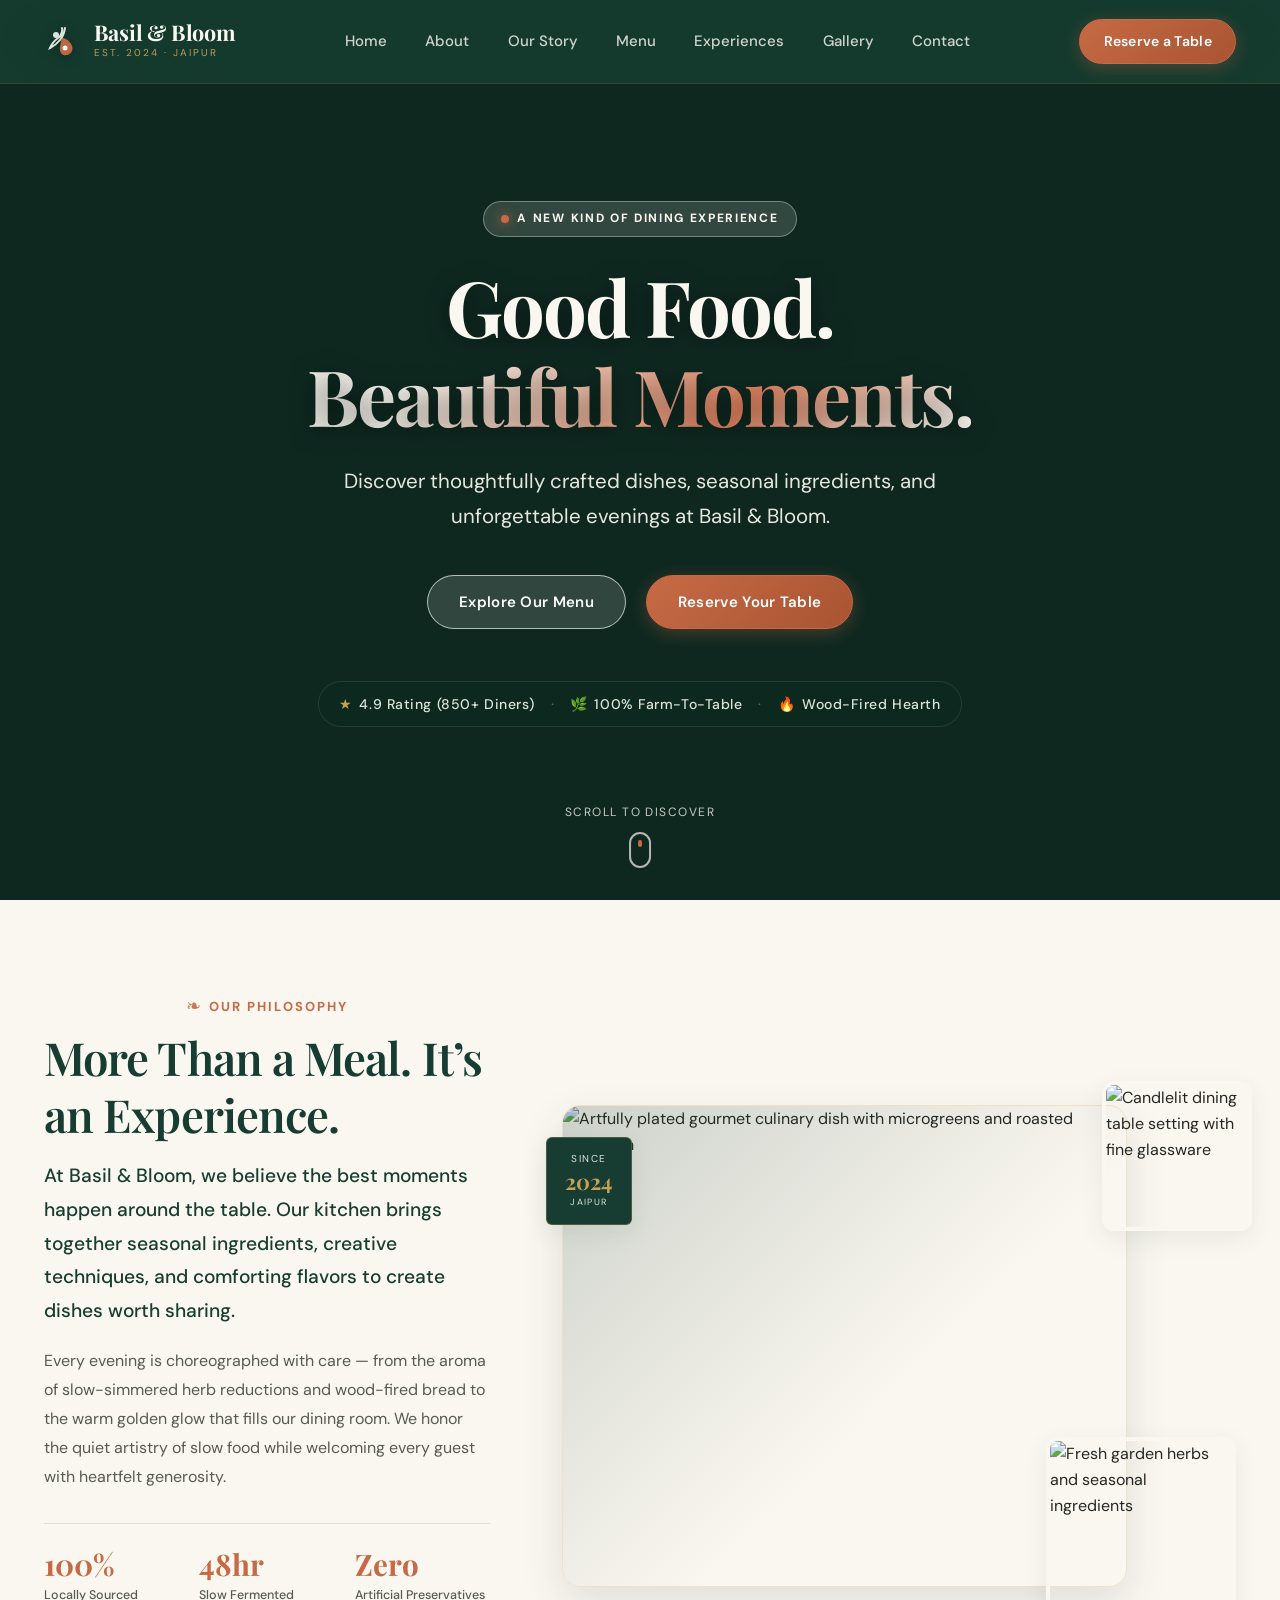
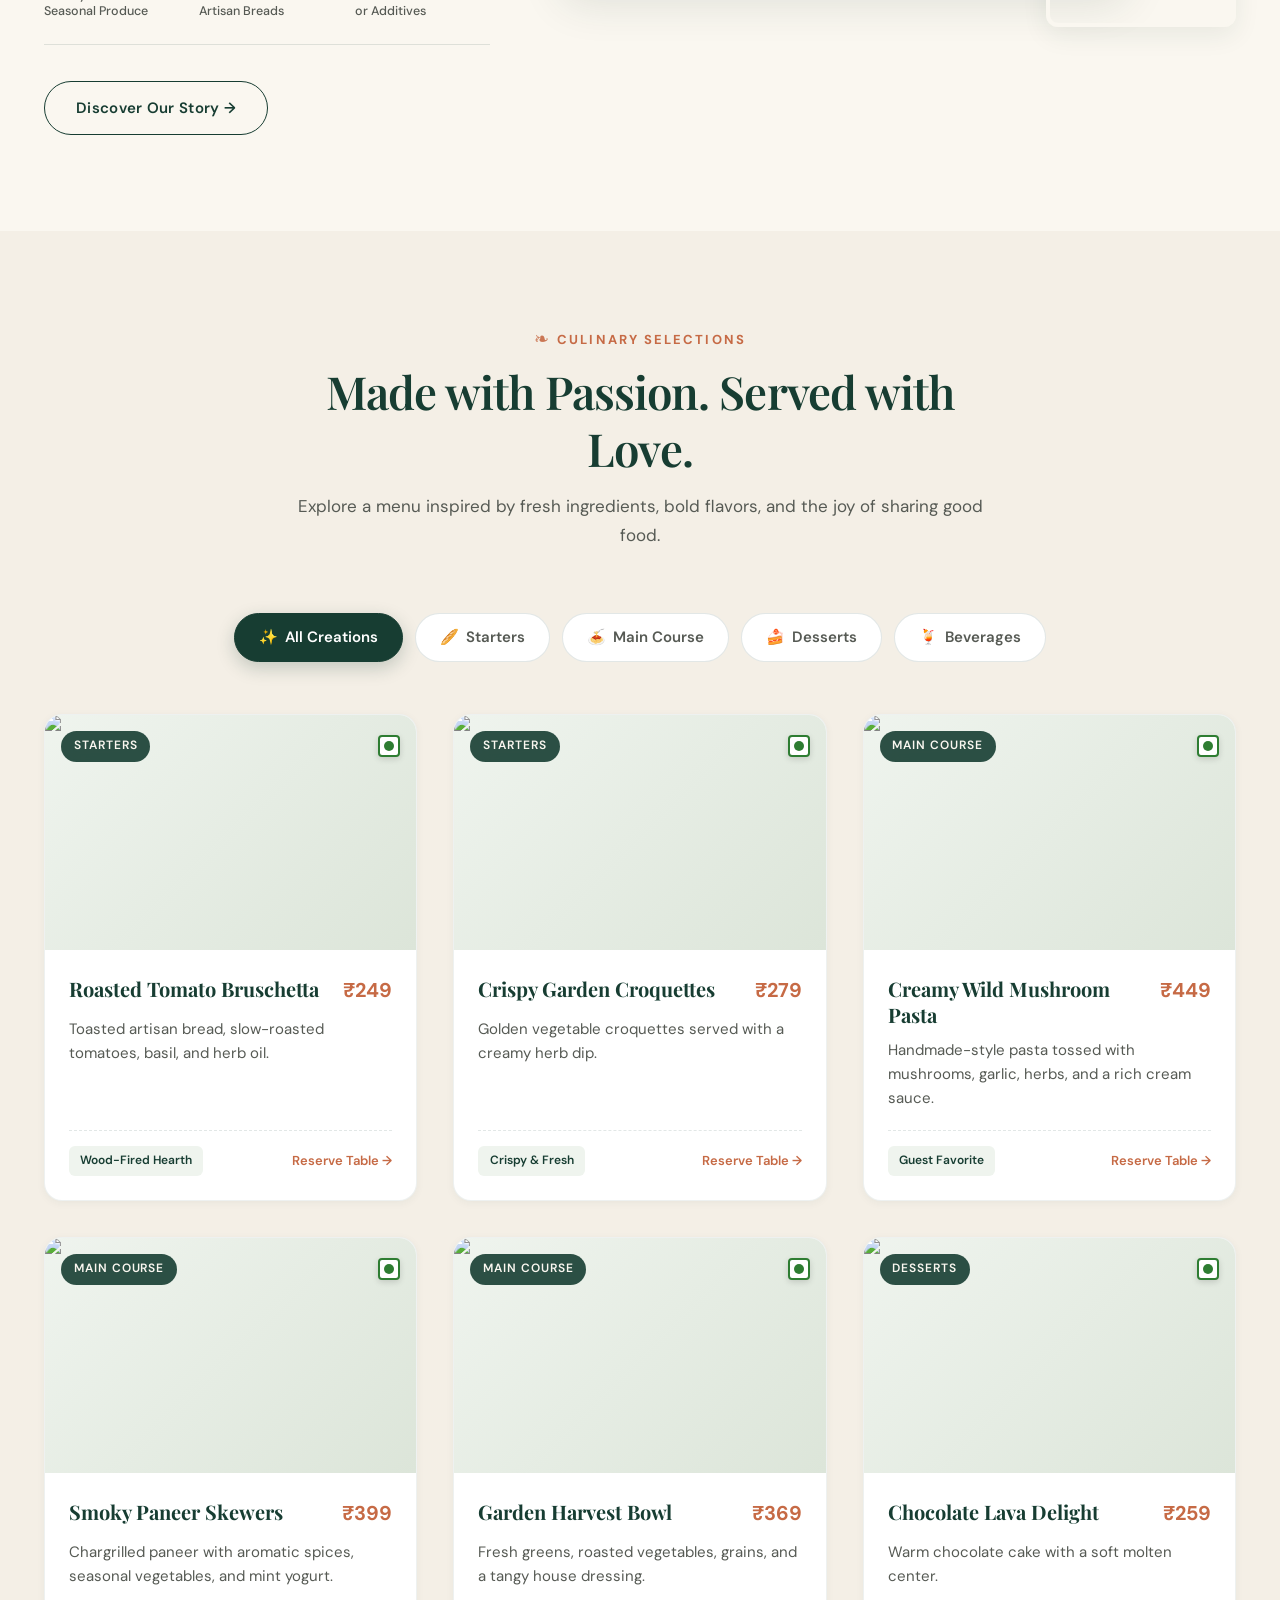
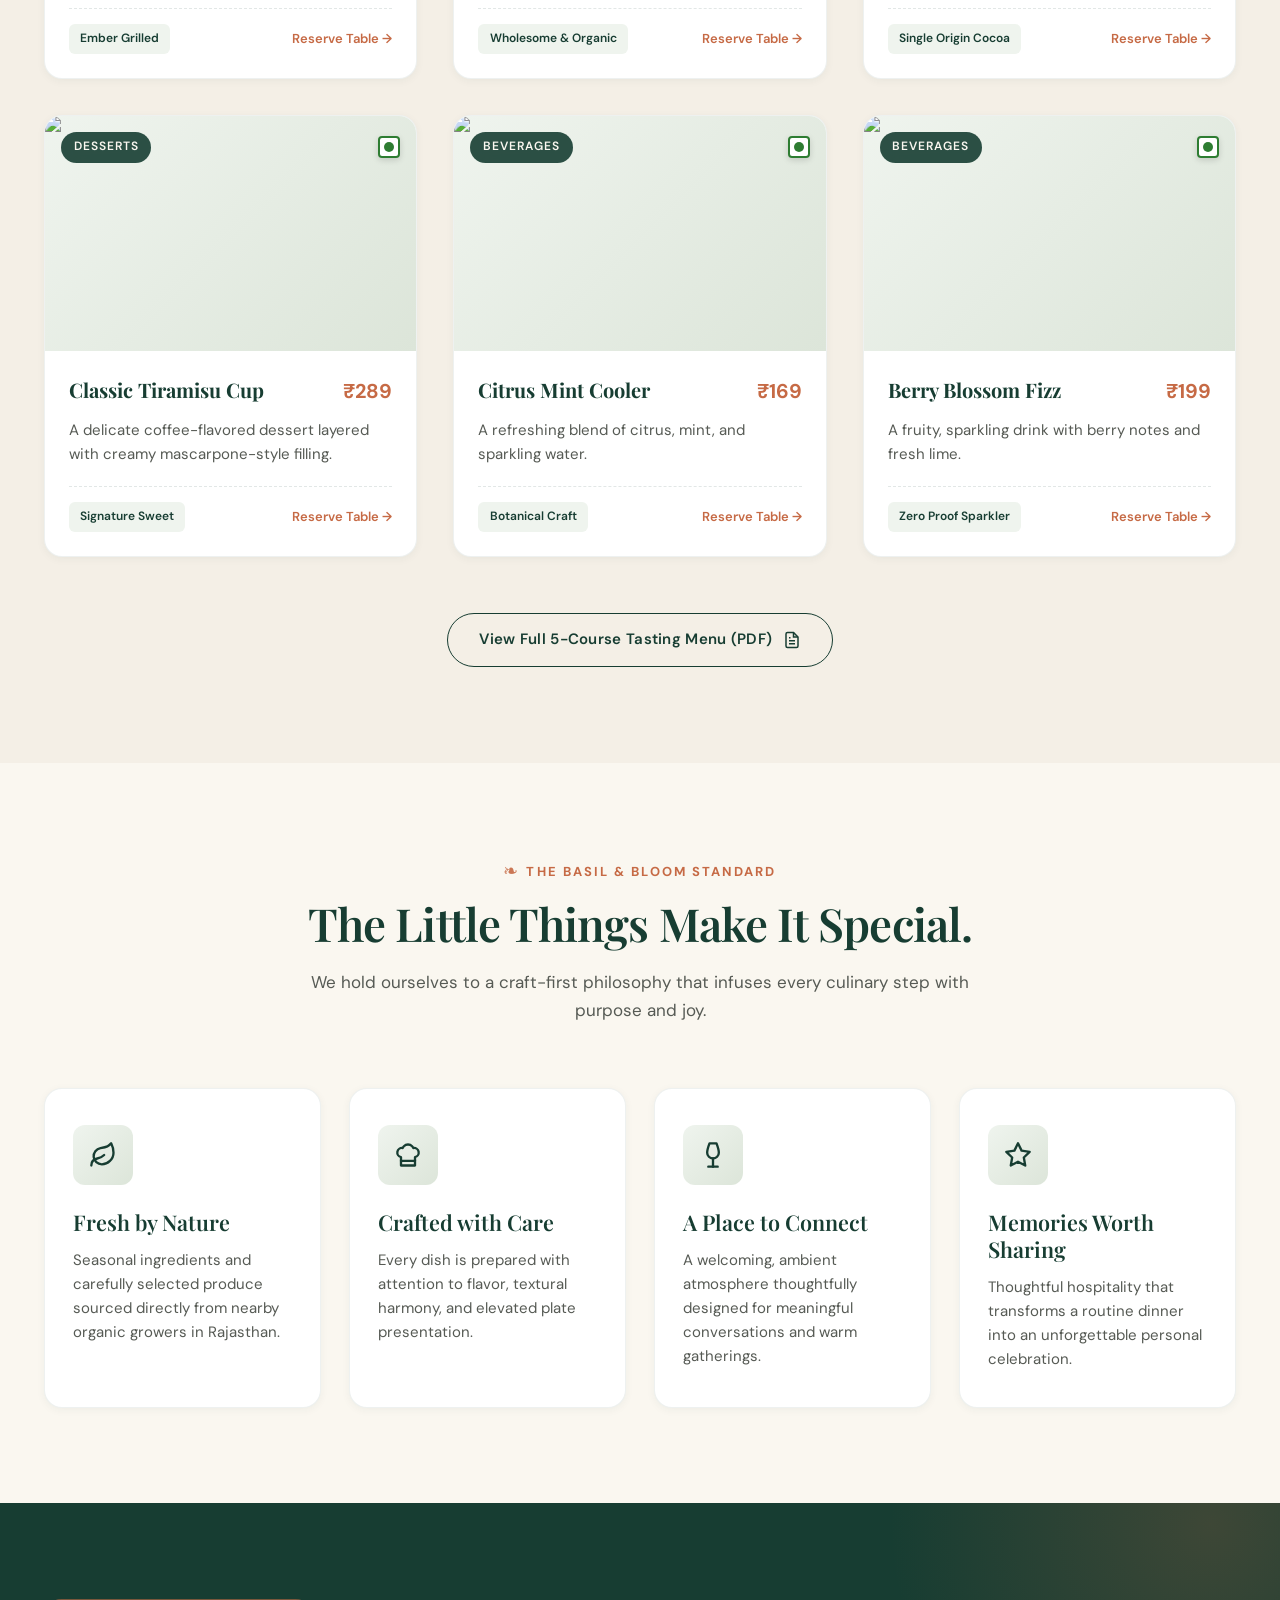
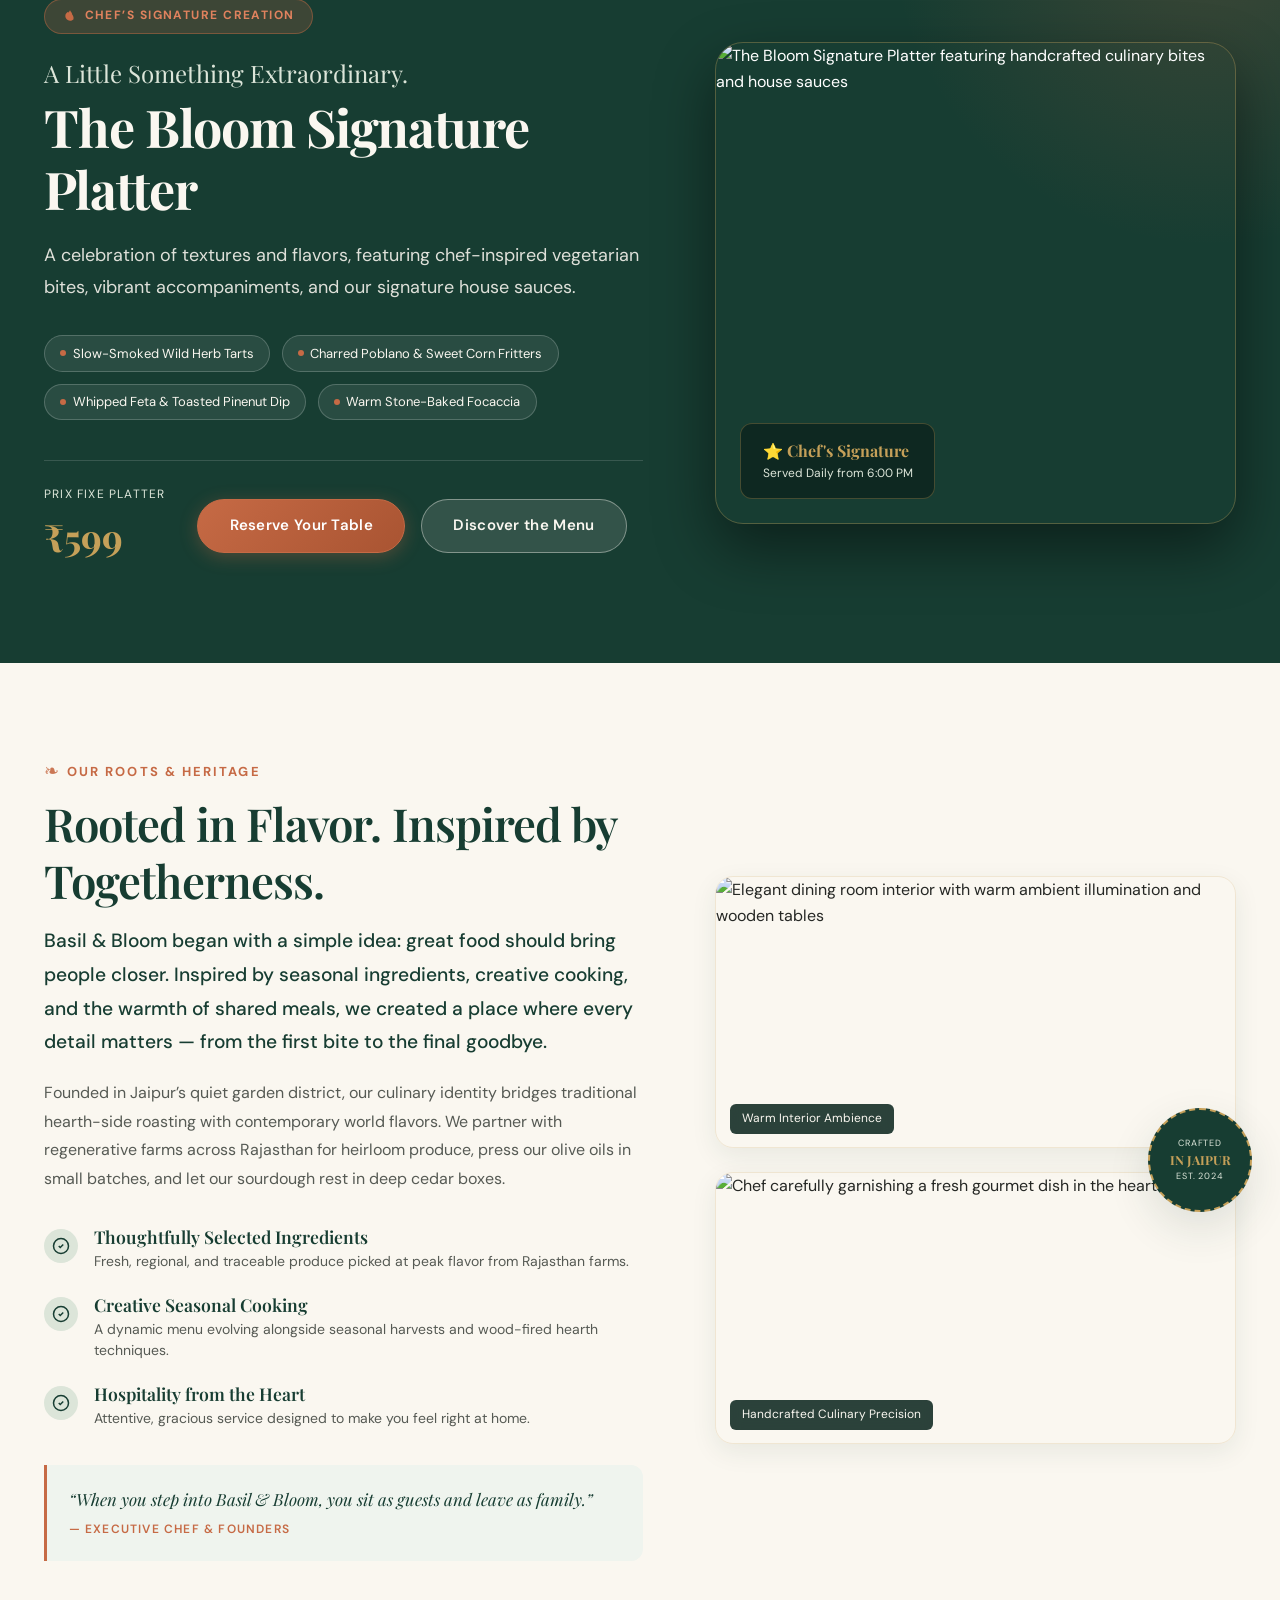
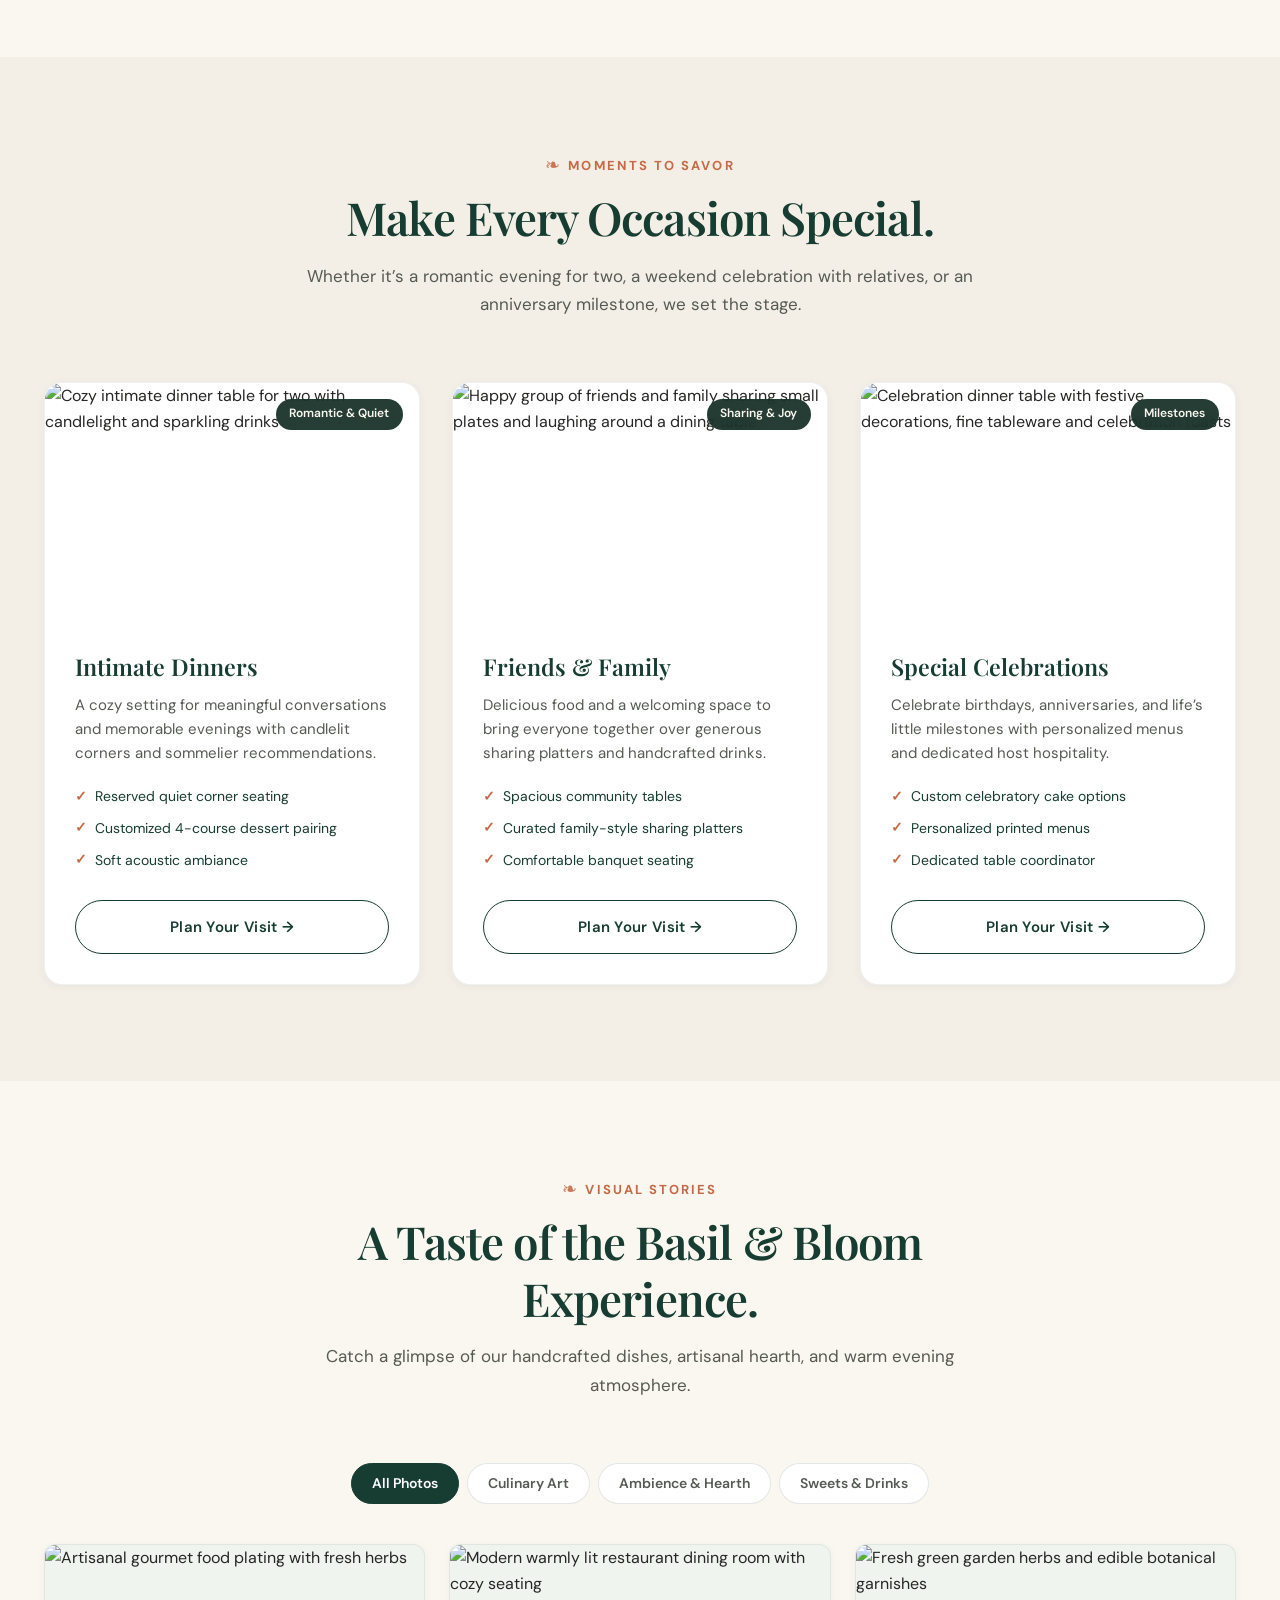
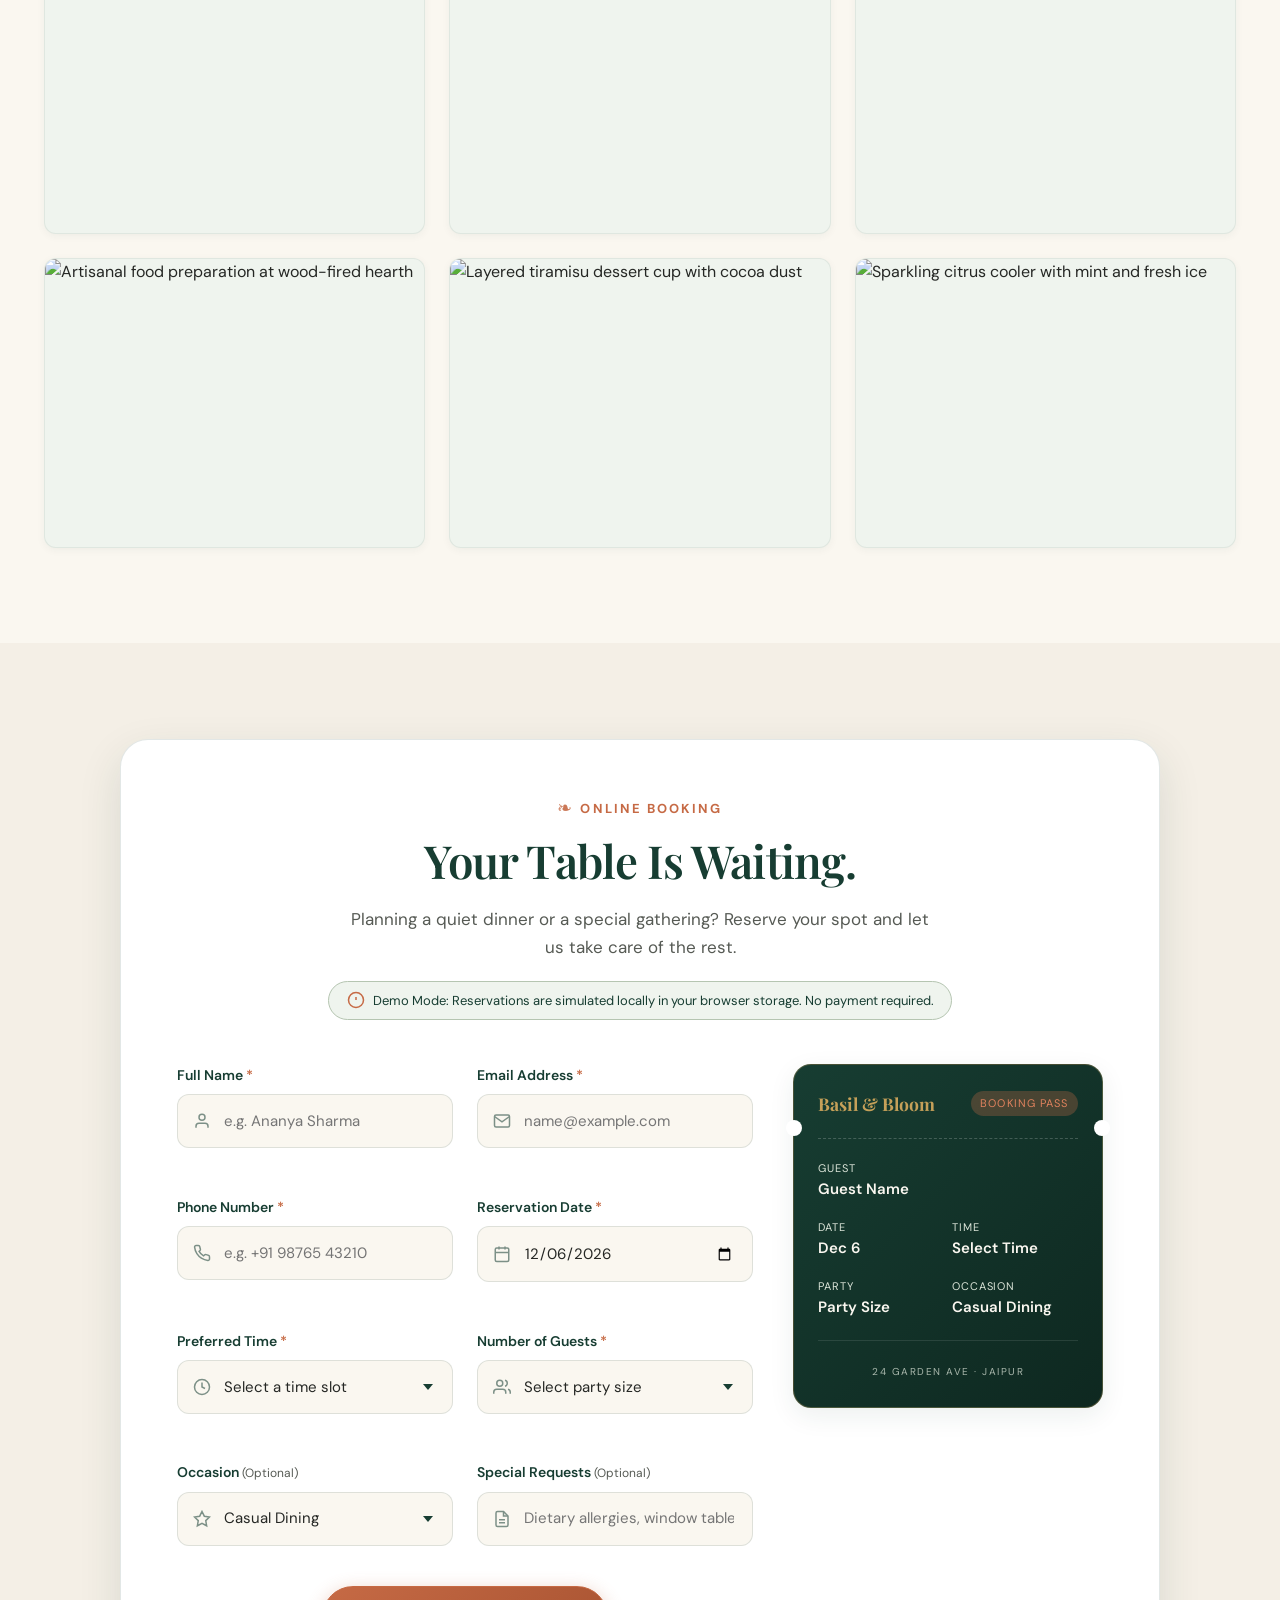
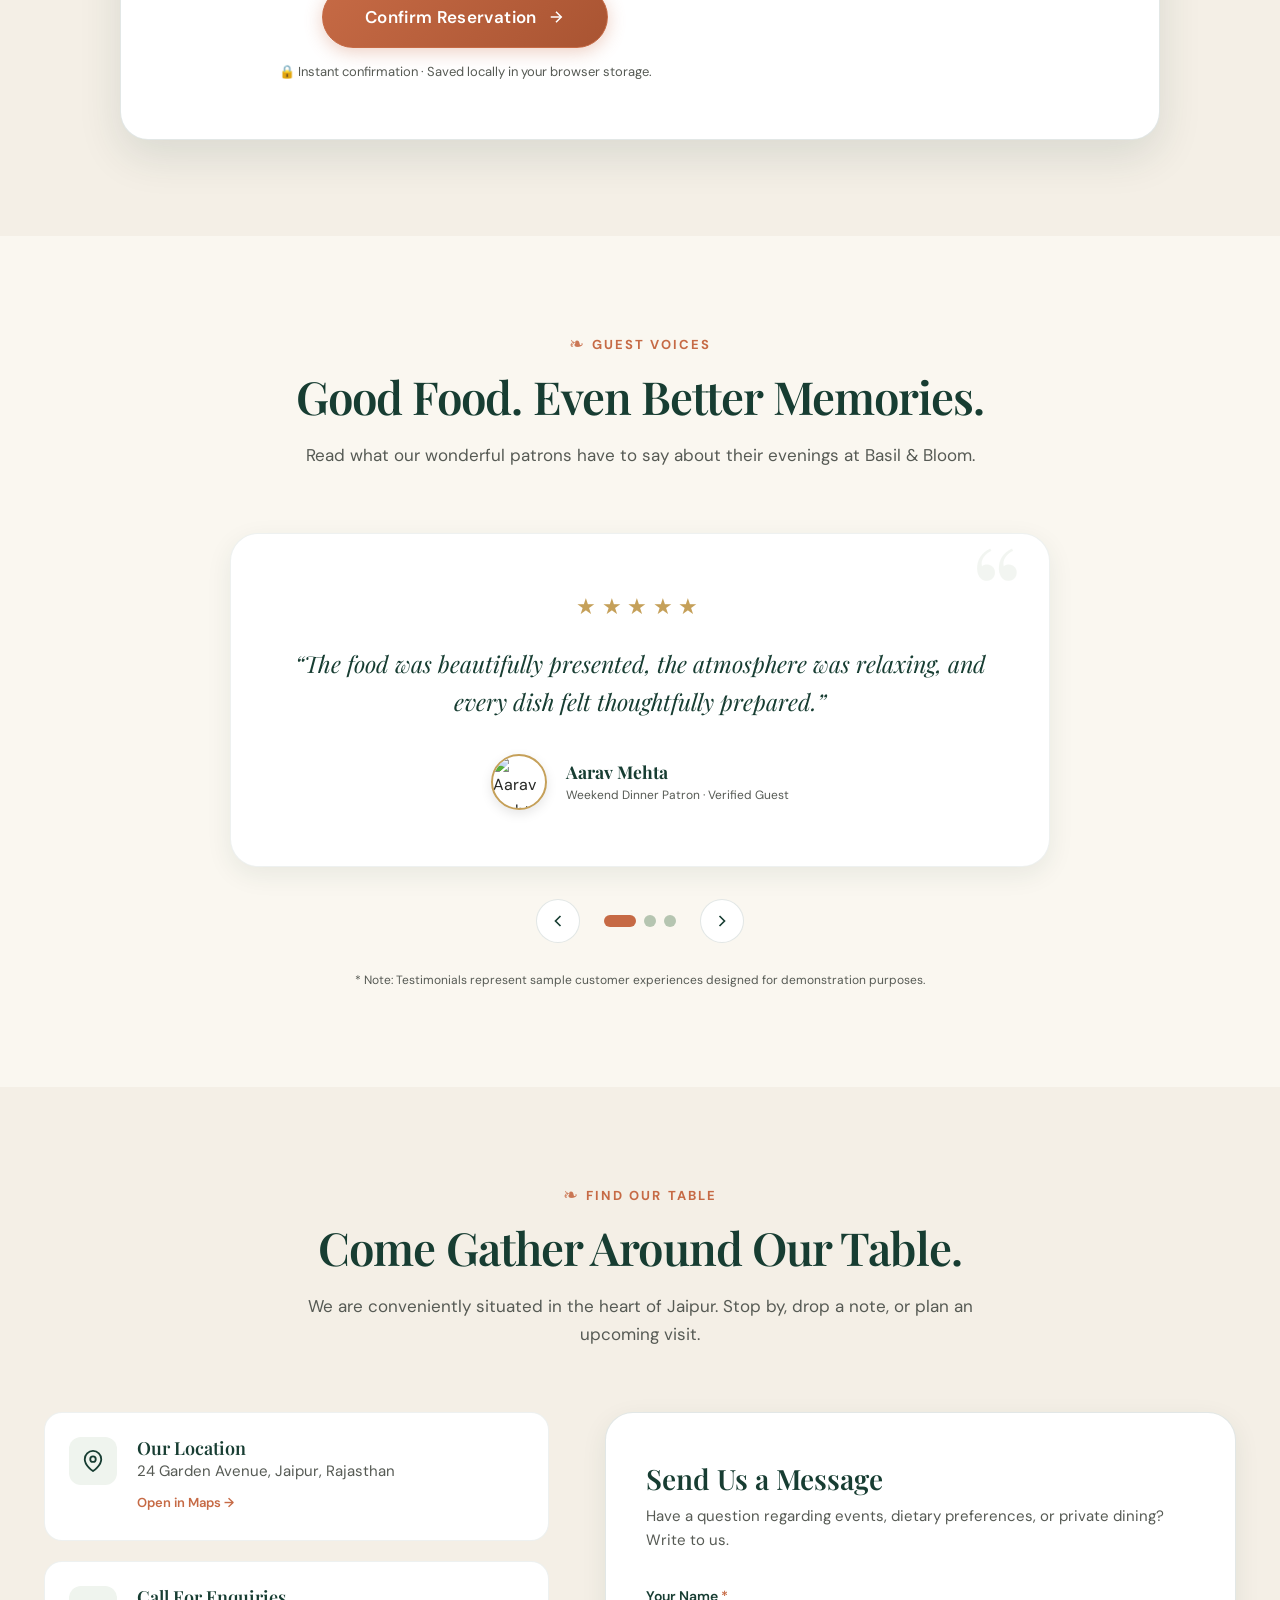
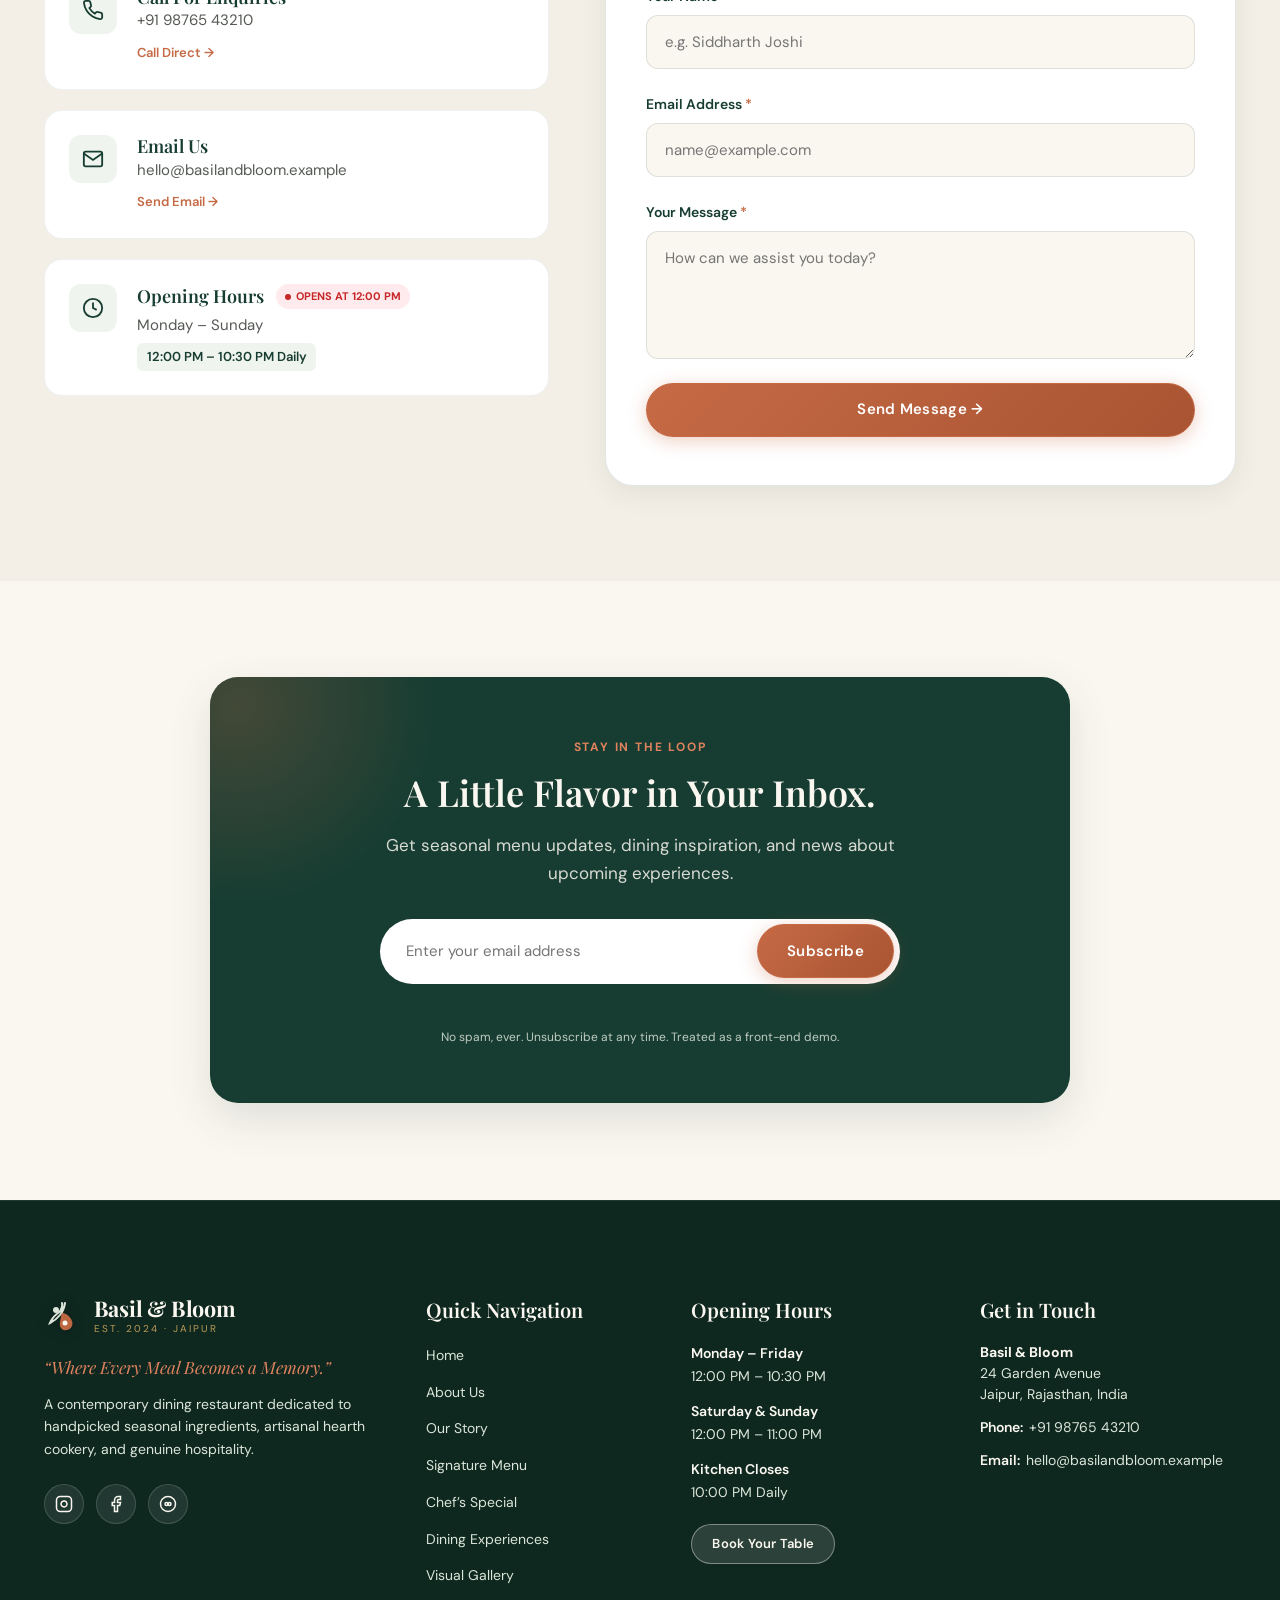
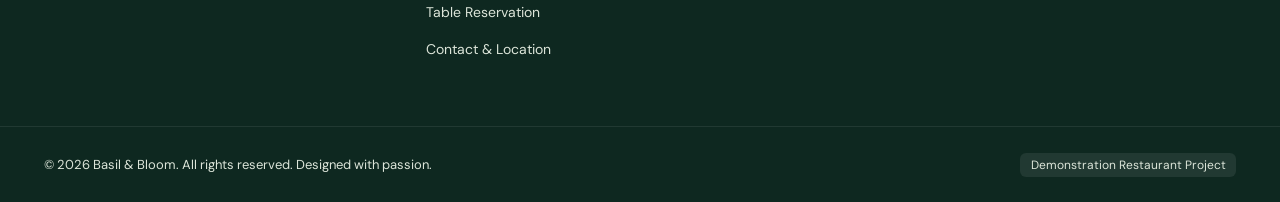
==== olive-and-ember/index.html @ c9038d5a "Launch Olive & Ember restaurant website" ====
<!DOCTYPE html>
<html lang="en">
<head>
  <meta charset="UTF-8">
  <meta name="viewport" content="width=device-width, initial-scale=1.0">
  <meta name="description" content="Basil & Bloom — Contemporary dining restaurant offering handcrafted seasonal dishes, artisanal wood-fired creations, warm hospitality, and unforgettable moments in Jaipur.">
  <meta name="keywords" content="Basil & Bloom, modern restaurant, contemporary dining, Jaipur restaurant, handcrafted dishes, table reservations">
  <meta name="theme-color" content="#173D32">

  <!-- Open Graph / Meta -->
  <meta property="og:title" content="Basil & Bloom — Modern Contemporary Dining">
  <meta property="og:description" content="Where Every Meal Becomes a Memory. Handcrafted seasonal dishes and unforgettable dining experiences.">
  <meta property="og:type" content="website">

  <title>Basil & Bloom — Modern Restaurant & Dining</title>

  <!-- Google Fonts: Playfair Display & DM Sans -->
  <link rel="preconnect" href="https://fonts.googleapis.com">
  <link rel="preconnect" href="https://fonts.gstatic.com" crossorigin>
  <link href="https://fonts.googleapis.com/css2?family=DM+Sans:ital,opsz,wght@0,9..40,300..800;1,9..40,300..800&family=Playfair+Display:ital,wght@0,400..900;1,400..900&display=swap" rel="stylesheet">

  <!-- Main Stylesheet -->
  <link rel="stylesheet" href="css/style.css">
</head>
<body>

  <!-- Accessible Skip Link -->
  <a href="#main-content" class="skip-link">Skip to main content</a>

  <!-- Top Scroll Reading Progress Bar -->
  <div class="scroll-progress-bar" id="scroll-progress-bar" aria-hidden="true"></div>

  <!-- ========================================================= -->
  <!-- A. NAVIGATION BAR -->
  <!-- ========================================================= -->
  <header class="site-header" id="header">
    <div class="header-container">
      <!-- Brand Logo / Wordmark -->
      <a href="#hero" class="brand-logo" aria-label="Basil and Bloom Home">
        <svg class="brand-icon" viewBox="0 0 36 36" fill="none" xmlns="http://www.w3.org/2000/svg" aria-hidden="true">
          <!-- Stylized Botanical Basil Sprig & Blooming Petal -->
          <path d="M18 4C18 4 19.5 10 14 14C8.5 18 6 24 6 24C6 24 12 21 16 16C20 11 21 4 21 4" stroke="currentColor" stroke-width="2" stroke-linecap="round"/>
          <path d="M18 14C21 14 26 16.5 28 22C29.5 26 27 30 23 31C18 32 15 28 16 23C16.8 19 18 14 18 14Z" fill="#C66A45" opacity="0.95"/>
          <circle cx="12" cy="11" r="3" fill="#DCE5D9"/>
          <circle cx="21" cy="24" r="2.5" fill="#FAF7F0"/>
        </svg>
        <span class="brand-text">
          <span class="brand-name">Basil &amp; Bloom</span>
          <span class="brand-sub">EST. 2024 · JAIPUR</span>
        </span>
      </a>

      <!-- Desktop Navigation Links -->
      <nav class="desktop-nav" aria-label="Primary Navigation">
        <ul class="nav-list">
          <li><a href="#hero" class="nav-link active">Home</a></li>
          <li><a href="#intro" class="nav-link">About</a></li>
          <li><a href="#story" class="nav-link">Our Story</a></li>
          <li><a href="#menu" class="nav-link">Menu</a></li>
          <li><a href="#experiences" class="nav-link">Experiences</a></li>
          <li><a href="#gallery" class="nav-link">Gallery</a></li>
          <li><a href="#contact" class="nav-link">Contact</a></li>
        </ul>
      </nav>

      <!-- Header Action -->
      <div class="header-actions">
        <a href="#reservation" class="btn btn-primary btn-nav">Reserve a Table</a>
        
        <!-- Mobile Menu Hamburger Button -->
        <button class="mobile-toggle" id="mobile-toggle" aria-label="Toggle navigation menu" aria-expanded="false" aria-controls="mobile-nav">
          <span class="hamburger-bar"></span>
          <span class="hamburger-bar"></span>
          <span class="hamburger-bar"></span>
        </button>
      </div>
    </div>

    <!-- Mobile Navigation Drawer -->
    <div class="mobile-drawer" id="mobile-nav" aria-hidden="true">
      <div class="mobile-drawer-content">
        <ul class="mobile-nav-list">
          <li><a href="#hero" class="mobile-nav-link">Home</a></li>
          <li><a href="#intro" class="mobile-nav-link">About Us</a></li>
          <li><a href="#story" class="mobile-nav-link">Our Story</a></li>
          <li><a href="#menu" class="mobile-nav-link">Menu</a></li>
          <li><a href="#experiences" class="mobile-nav-link">Experiences</a></li>
          <li><a href="#gallery" class="mobile-nav-link">Gallery</a></li>
          <li><a href="#contact" class="mobile-nav-link">Contact</a></li>
        </ul>
        <div class="mobile-drawer-footer">
          <a href="#reservation" class="btn btn-primary btn-block">Reserve a Table</a>
          <p class="drawer-contact-info">
            <svg class="icon-inline" viewBox="0 0 24 24" fill="none" stroke="currentColor" stroke-width="2"><path d="M22 16.92v3a2 2 0 0 1-2.18 2 19.79 19.79 0 0 1-8.63-3.07 19.5 19.5 0 0 1-6-6 19.79 19.79 0 0 1-3.07-8.67A2 2 0 0 1 4.11 2h3a2 2 0 0 1 2 1.72 12.84 12.84 0 0 0 .7 2.81 2 2 0 0 1-.45 2.11L8.09 9.91a16 16 0 0 0 6 6l1.27-1.27a2 2 0 0 1 2.11-.45 12.84 12.84 0 0 0 2.81.7A2 2 0 0 1 22 16.92z"></path></svg>
            +91 98765 43210
          </p>
        </div>
      </div>
    </div>
  </header>

  <!-- ========================================================= -->
  <!-- MAIN CONTENT CONTAINER -->
  <!-- ========================================================= -->
  <main id="main-content">

    <!-- ======================================================= -->
    <!-- B. HERO SECTION -->
    <!-- ======================================================= -->
    <section class="hero-section" id="hero">
      <div class="hero-overlay"></div>
      <div class="hero-background-image" role="img" aria-label="Warm ambient dining room at Basil and Bloom with candlelit tables"></div>
      
      <!-- Ambient Animated Hearth Embers -->
      <div class="hero-embers-container" aria-hidden="true">
        <span class="ember ember-1"></span>
        <span class="ember ember-2"></span>
        <span class="ember ember-3"></span>
        <span class="ember ember-4"></span>
        <span class="ember ember-5"></span>
        <span class="ember ember-6"></span>
        <span class="ember ember-7"></span>
        <span class="ember ember-8"></span>
      </div>

      <div class="container hero-container">
        <div class="hero-content">
          <div class="badge-pill hero-badge">
            <span class="badge-dot"></span>
            A NEW KIND OF DINING EXPERIENCE
          </div>

          <h1 class="hero-title">
            Good Food. <span class="hero-title-accent">Beautiful Moments.</span>
          </h1>

          <p class="hero-lead">
            Discover thoughtfully crafted dishes, seasonal ingredients, and unforgettable evenings at Basil &amp; Bloom.
          </p>

          <div class="hero-actions">
            <a href="#menu" class="btn btn-secondary">Explore Our Menu</a>
            <a href="#reservation" class="btn btn-primary btn-hero-primary">Reserve Your Table</a>
          </div>

          <!-- Trust & Accolades Bar -->
          <div class="hero-trust-bar">
            <div class="trust-item">
              <span class="trust-star">★</span>
              <span>4.9 Rating (850+ Diners)</span>
            </div>
            <span class="trust-separator">·</span>
            <div class="trust-item">
              <span class="trust-icon-leaf">🌿</span>
              <span>100% Farm-To-Table</span>
            </div>
            <span class="trust-separator">·</span>
            <div class="trust-item">
              <span class="trust-icon-fire">🔥</span>
              <span>Wood-Fired Hearth</span>
            </div>
          </div>
        </div>
      </div>

      <!-- Animated Scroll Down Indicator -->
      <a href="#intro" class="hero-scroll-indicator" aria-label="Scroll down to introduction section">
        <span class="scroll-text">Scroll to discover</span>
        <span class="scroll-mouse-wheel">
          <span class="wheel-dot"></span>
        </span>
      </a>
    </section>

    <!-- ======================================================= -->
    <!-- C. INTRODUCTION SECTION -->
    <!-- ======================================================= -->
    <section class="intro-section reveal-on-scroll" id="intro">
      <div class="container">
        <div class="intro-grid">
          
          <!-- Editorial Text Content -->
          <div class="intro-content">
            <div class="eyebrow-wrapper">
              <span class="botanical-leaf-icon">❧</span>
              <span class="section-eyebrow">Our Philosophy</span>
            </div>
            <h2 class="section-title">More Than a Meal. It’s an Experience.</h2>
            <p class="intro-lead">
              At Basil &amp; Bloom, we believe the best moments happen around the table. Our kitchen brings together seasonal ingredients, creative techniques, and comforting flavors to create dishes worth sharing.
            </p>
            <p class="intro-text">
              Every evening is choreographed with care — from the aroma of slow-simmered herb reductions and wood-fired bread to the warm golden glow that fills our dining room. We honor the quiet artistry of slow food while welcoming every guest with heartfelt generosity.
            </p>

            <div class="intro-features-row">
              <div class="intro-feature-item">
                <span class="intro-feature-number">100%</span>
                <span class="intro-feature-label">Locally Sourced Seasonal Produce</span>
              </div>
              <div class="intro-feature-item">
                <span class="intro-feature-number">48hr</span>
                <span class="intro-feature-label">Slow Fermented Artisan Breads</span>
              </div>
              <div class="intro-feature-item">
                <span class="intro-feature-number">Zero</span>
                <span class="intro-feature-label">Artificial Preservatives or Additives</span>
              </div>
            </div>

            <div class="intro-action">
              <a href="#story" class="btn btn-outline">Discover Our Story &rarr;</a>
            </div>
          </div>

          <!-- Editorial Image Collage -->
          <div class="intro-visual">
            <div class="intro-collage">
              <figure class="collage-main">
                <img 
                  src="https://images.unsplash.com/photo-1504674900247-0877df9cc836?auto=format&fit=crop&w=800&q=80" 
                  alt="Artfully plated gourmet culinary dish with microgreens and roasted reduction" 
                  loading="lazy" 
                  width="800" 
                  height="600"
                >
                <div class="collage-glow-overlay"></div>
                <figcaption class="visually-hidden">Signature culinary creation</figcaption>
              </figure>
              <figure class="collage-accent collage-accent-1">
                <img 
                  src="https://images.unsplash.com/photo-1559339352-11d035aa65de?auto=format&fit=crop&w=400&q=80" 
                  alt="Fresh garden herbs and seasonal ingredients" 
                  loading="lazy" 
                  width="400" 
                  height="400"
                >
                <figcaption class="visually-hidden">Farm-fresh herbs</figcaption>
              </figure>
              <figure class="collage-accent collage-accent-2">
                <img 
                  src="https://images.unsplash.com/photo-1510812431401-41d2bd2722f3?auto=format&fit=crop&w=400&q=80" 
                  alt="Candlelit dining table setting with fine glassware" 
                  loading="lazy" 
                  width="400" 
                  height="400"
                >
                <figcaption class="visually-hidden">Atmospheric dining room</figcaption>
              </figure>
              <div class="collage-badge">
                <span class="badge-year">SINCE</span>
                <span class="badge-val">2024</span>
                <span class="badge-city">JAIPUR</span>
              </div>
            </div>
          </div>

        </div>
      </div>
    </section>

    <!-- ======================================================= -->
    <!-- D. OUR SIGNATURE MENU -->
    <!-- ======================================================= -->
    <section class="menu-section reveal-on-scroll" id="menu">
      <div class="container">
        
        <!-- Section Header -->
        <div class="section-header text-center">
          <div class="eyebrow-wrapper">
            <span class="botanical-leaf-icon">❧</span>
            <span class="section-eyebrow">Culinary Selections</span>
          </div>
          <h2 class="section-title">Made with Passion. Served with Love.</h2>
          <p class="section-description">
            Explore a menu inspired by fresh ingredients, bold flavors, and the joy of sharing good food.
          </p>
        </div>

        <!-- Menu Category Filter Buttons with Icons -->
        <div class="menu-filter-container" role="tablist" aria-label="Menu categories">
          <button class="filter-btn active" data-filter="all" role="tab" aria-selected="true">
            <span class="filter-icon">✨</span> All Creations
          </button>
          <button class="filter-btn" data-filter="starters" role="tab" aria-selected="false">
            <span class="filter-icon">🥖</span> Starters
          </button>
          <button class="filter-btn" data-filter="main-course" role="tab" aria-selected="false">
            <span class="filter-icon">🍝</span> Main Course
          </button>
          <button class="filter-btn" data-filter="desserts" role="tab" aria-selected="false">
            <span class="filter-icon">🍰</span> Desserts
          </button>
          <button class="filter-btn" data-filter="beverages" role="tab" aria-selected="false">
            <span class="filter-icon">🍹</span> Beverages
          </button>
        </div>

        <!-- Menu Cards Grid -->
        <div class="menu-grid" id="menu-grid">

          <!-- 1. Roasted Tomato Bruschetta -->
          <article class="menu-card" data-category="starters" data-dish-name="Roasted Tomato Bruschetta">
            <div class="menu-card-image-wrap">
              <img 
                src="https://images.unsplash.com/photo-1572695157366-5e585ab2b69f?auto=format&fit=crop&w=600&q=80" 
                alt="Toasted artisan bruschetta with roasted tomatoes, fresh basil and herb oil" 
                loading="lazy"
                class="menu-card-img"
              >
              <div class="card-badge-row">
                <span class="menu-card-tag">Starters</span>
                <span class="veg-badge" title="Pure Handcrafted Vegetarian">
                  <span class="veg-dot"></span>
                </span>
              </div>
            </div>
            <div class="menu-card-body">
              <div class="menu-card-header">
                <h3 class="menu-card-title">Roasted Tomato Bruschetta</h3>
                <span class="menu-card-price">₹249</span>
              </div>
              <p class="menu-card-desc">Toasted artisan bread, slow-roasted tomatoes, basil, and herb oil.</p>
              <div class="menu-card-footer">
                <span class="menu-card-badge">Wood-Fired Hearth</span>
                <button type="button" class="btn-dish-reserve" data-dish="Roasted Tomato Bruschetta" title="Select this dish for your booking">
                  Reserve Table &rarr;
                </button>
              </div>
            </div>
          </article>

          <!-- 2. Crispy Garden Croquettes -->
          <article class="menu-card" data-category="starters" data-dish-name="Crispy Garden Croquettes">
            <div class="menu-card-image-wrap">
              <img 
                src="https://images.unsplash.com/photo-1541529086526-db283c563270?auto=format&fit=crop&w=600&q=80" 
                alt="Golden crispy garden vegetable croquettes with creamy herb dipping sauce" 
                loading="lazy"
                class="menu-card-img"
              >
              <div class="card-badge-row">
                <span class="menu-card-tag">Starters</span>
                <span class="veg-badge" title="Pure Handcrafted Vegetarian">
                  <span class="veg-dot"></span>
                </span>
              </div>
            </div>
            <div class="menu-card-body">
              <div class="menu-card-header">
                <h3 class="menu-card-title">Crispy Garden Croquettes</h3>
                <span class="menu-card-price">₹279</span>
              </div>
              <p class="menu-card-desc">Golden vegetable croquettes served with a creamy herb dip.</p>
              <div class="menu-card-footer">
                <span class="menu-card-badge">Crispy &amp; Fresh</span>
                <button type="button" class="btn-dish-reserve" data-dish="Crispy Garden Croquettes" title="Select this dish for your booking">
                  Reserve Table &rarr;
                </button>
              </div>
            </div>
          </article>

          <!-- 3. Creamy Wild Mushroom Pasta -->
          <article class="menu-card" data-category="main-course" data-dish-name="Creamy Wild Mushroom Pasta">
            <div class="menu-card-image-wrap">
              <img 
                src="https://images.unsplash.com/photo-1608897013039-887f21d8c804?auto=format&fit=crop&w=600&q=80" 
                alt="Handmade-style tagliatelle tossed with wild mushrooms, garlic, herbs and cream sauce" 
                loading="lazy"
                class="menu-card-img"
              >
              <div class="card-badge-row">
                <span class="menu-card-tag">Main Course</span>
                <span class="veg-badge" title="Pure Handcrafted Vegetarian">
                  <span class="veg-dot"></span>
                </span>
              </div>
            </div>
            <div class="menu-card-body">
              <div class="menu-card-header">
                <h3 class="menu-card-title">Creamy Wild Mushroom Pasta</h3>
                <span class="menu-card-price">₹449</span>
              </div>
              <p class="menu-card-desc">Handmade-style pasta tossed with mushrooms, garlic, herbs, and a rich cream sauce.</p>
              <div class="menu-card-footer">
                <span class="menu-card-badge">Guest Favorite</span>
                <button type="button" class="btn-dish-reserve" data-dish="Creamy Wild Mushroom Pasta" title="Select this dish for your booking">
                  Reserve Table &rarr;
                </button>
              </div>
            </div>
          </article>

          <!-- 4. Smoky Paneer Skewers -->
          <article class="menu-card" data-category="main-course" data-dish-name="Smoky Paneer Skewers">
            <div class="menu-card-image-wrap">
              <img 
                src="https://images.unsplash.com/photo-1567188040759-fb8a883dc6d8?auto=format&fit=crop&w=600&q=80" 
                alt="Chargrilled artisanal paneer skewers with aromatic spices and roasted bell peppers" 
                loading="lazy"
                class="menu-card-img"
              >
              <div class="card-badge-row">
                <span class="menu-card-tag">Main Course</span>
                <span class="veg-badge" title="Pure Handcrafted Vegetarian">
                  <span class="veg-dot"></span>
                </span>
              </div>
            </div>
            <div class="menu-card-body">
              <div class="menu-card-header">
                <h3 class="menu-card-title">Smoky Paneer Skewers</h3>
                <span class="menu-card-price">₹399</span>
              </div>
              <p class="menu-card-desc">Chargrilled paneer with aromatic spices, seasonal vegetables, and mint yogurt.</p>
              <div class="menu-card-footer">
                <span class="menu-card-badge">Ember Grilled</span>
                <button type="button" class="btn-dish-reserve" data-dish="Smoky Paneer Skewers" title="Select this dish for your booking">
                  Reserve Table &rarr;
                </button>
              </div>
            </div>
          </article>

          <!-- 5. Garden Harvest Bowl -->
          <article class="menu-card" data-category="main-course" data-dish-name="Garden Harvest Bowl">
            <div class="menu-card-image-wrap">
              <img 
                src="https://images.unsplash.com/photo-1540420773420-3366772f4999?auto=format&fit=crop&w=600&q=80" 
                alt="Colorful garden harvest bowl with fresh greens, ancient grains and roasted roots" 
                loading="lazy"
                class="menu-card-img"
              >
              <div class="card-badge-row">
                <span class="menu-card-tag">Main Course</span>
                <span class="veg-badge" title="Pure Handcrafted Vegetarian">
                  <span class="veg-dot"></span>
                </span>
              </div>
            </div>
            <div class="menu-card-body">
              <div class="menu-card-header">
                <h3 class="menu-card-title">Garden Harvest Bowl</h3>
                <span class="menu-card-price">₹369</span>
              </div>
              <p class="menu-card-desc">Fresh greens, roasted vegetables, grains, and a tangy house dressing.</p>
              <div class="menu-card-footer">
                <span class="menu-card-badge">Wholesome &amp; Organic</span>
                <button type="button" class="btn-dish-reserve" data-dish="Garden Harvest Bowl" title="Select this dish for your booking">
                  Reserve Table &rarr;
                </button>
              </div>
            </div>
          </article>

          <!-- 6. Chocolate Lava Delight -->
          <article class="menu-card" data-category="desserts" data-dish-name="Chocolate Lava Delight">
            <div class="menu-card-image-wrap">
              <img 
                src="https://images.unsplash.com/photo-1606313564200-e75d5e30476c?auto=format&fit=crop&w=600&q=80" 
                alt="Warm decadent chocolate lava cake with flowing molten center and cocoa dusting" 
                loading="lazy"
                class="menu-card-img"
              >
              <div class="card-badge-row">
                <span class="menu-card-tag">Desserts</span>
                <span class="veg-badge" title="Pure Handcrafted Vegetarian">
                  <span class="veg-dot"></span>
                </span>
              </div>
            </div>
            <div class="menu-card-body">
              <div class="menu-card-header">
                <h3 class="menu-card-title">Chocolate Lava Delight</h3>
                <span class="menu-card-price">₹259</span>
              </div>
              <p class="menu-card-desc">Warm chocolate cake with a soft molten center.</p>
              <div class="menu-card-footer">
                <span class="menu-card-badge">Single Origin Cocoa</span>
                <button type="button" class="btn-dish-reserve" data-dish="Chocolate Lava Delight" title="Select this dish for your booking">
                  Reserve Table &rarr;
                </button>
              </div>
            </div>
          </article>

          <!-- 7. Classic Tiramisu Cup -->
          <article class="menu-card" data-category="desserts" data-dish-name="Classic Tiramisu Cup">
            <div class="menu-card-image-wrap">
              <img 
                src="https://images.unsplash.com/photo-1571877227200-a0d98ea607e9?auto=format&fit=crop&w=600&q=80" 
                alt="Artisanal layered tiramisu cup with espresso-soaked sponge and mascarpone cream" 
                loading="lazy"
                class="menu-card-img"
              >
              <div class="card-badge-row">
                <span class="menu-card-tag">Desserts</span>
                <span class="veg-badge" title="Pure Handcrafted Vegetarian">
                  <span class="veg-dot"></span>
                </span>
              </div>
            </div>
            <div class="menu-card-body">
              <div class="menu-card-header">
                <h3 class="menu-card-title">Classic Tiramisu Cup</h3>
                <span class="menu-card-price">₹289</span>
              </div>
              <p class="menu-card-desc">A delicate coffee-flavored dessert layered with creamy mascarpone-style filling.</p>
              <div class="menu-card-footer">
                <span class="menu-card-badge">Signature Sweet</span>
                <button type="button" class="btn-dish-reserve" data-dish="Classic Tiramisu Cup" title="Select this dish for your booking">
                  Reserve Table &rarr;
                </button>
              </div>
            </div>
          </article>

          <!-- 8. Citrus Mint Cooler -->
          <article class="menu-card" data-category="beverages" data-dish-name="Citrus Mint Cooler">
            <div class="menu-card-image-wrap">
              <img 
                src="https://images.unsplash.com/photo-1513558161293-cdaf765ed2fd?auto=format&fit=crop&w=600&q=80" 
                alt="Iced citrus mint cooler with sliced limes and sparkling bubbles" 
                loading="lazy"
                class="menu-card-img"
              >
              <div class="card-badge-row">
                <span class="menu-card-tag">Beverages</span>
                <span class="veg-badge" title="Pure Handcrafted Vegetarian">
                  <span class="veg-dot"></span>
                </span>
              </div>
            </div>
            <div class="menu-card-body">
              <div class="menu-card-header">
                <h3 class="menu-card-title">Citrus Mint Cooler</h3>
                <span class="menu-card-price">₹169</span>
              </div>
              <p class="menu-card-desc">A refreshing blend of citrus, mint, and sparkling water.</p>
              <div class="menu-card-footer">
                <span class="menu-card-badge">Botanical Craft</span>
                <button type="button" class="btn-dish-reserve" data-dish="Citrus Mint Cooler" title="Select this dish for your booking">
                  Reserve Table &rarr;
                </button>
              </div>
            </div>
          </article>

          <!-- 9. Berry Blossom Fizz -->
          <article class="menu-card" data-category="beverages" data-dish-name="Berry Blossom Fizz">
            <div class="menu-card-image-wrap">
              <img 
                src="https://images.unsplash.com/photo-1556881286-fc6915169721?auto=format&fit=crop&w=600&q=80" 
                alt="Fruity berry blossom fizz with wild berries, crushed ice and fresh lime" 
                loading="lazy"
                class="menu-card-img"
              >
              <div class="card-badge-row">
                <span class="menu-card-tag">Beverages</span>
                <span class="veg-badge" title="Pure Handcrafted Vegetarian">
                  <span class="veg-dot"></span>
                </span>
              </div>
            </div>
            <div class="menu-card-body">
              <div class="menu-card-header">
                <h3 class="menu-card-title">Berry Blossom Fizz</h3>
                <span class="menu-card-price">₹199</span>
              </div>
              <p class="menu-card-desc">A fruity, sparkling drink with berry notes and fresh lime.</p>
              <div class="menu-card-footer">
                <span class="menu-card-badge">Zero Proof Sparkler</span>
                <button type="button" class="btn-dish-reserve" data-dish="Berry Blossom Fizz" title="Select this dish for your booking">
                  Reserve Table &rarr;
                </button>
              </div>
            </div>
          </article>

        </div>

        <!-- Menu Bottom Action -->
        <div class="menu-cta-wrap text-center">
          <button class="btn btn-outline" id="view-tasting-menu-btn">
            <span>View Full 5-Course Tasting Menu (PDF)</span>
            <svg viewBox="0 0 24 24" fill="none" stroke="currentColor" stroke-width="2" class="btn-arrow-icon"><path d="M14 2H6a2 2 0 0 0-2 2v16a2 2 0 0 0 2 2h12a2 2 0 0 0 2-2V8z"></path><polyline points="14 2 14 8 20 8"></polyline><line x1="16" y1="13" x2="8" y2="13"></line><line x1="16" y1="17" x2="8" y2="17"></line><polyline points="10 9 9 9 8 9"></polyline></svg>
          </button>
        </div>

      </div>
    </section>

    <!-- ======================================================= -->
    <!-- E. WHY CHOOSE US SECTION -->
    <!-- ======================================================= -->
    <section class="why-us-section reveal-on-scroll" id="why-us">
      <div class="container">
        
        <div class="section-header text-center">
          <div class="eyebrow-wrapper">
            <span class="botanical-leaf-icon">❧</span>
            <span class="section-eyebrow">The Basil &amp; Bloom Standard</span>
          </div>
          <h2 class="section-title">The Little Things Make It Special.</h2>
          <p class="section-description">
            We hold ourselves to a craft-first philosophy that infuses every culinary step with purpose and joy.
          </p>
        </div>

        <div class="features-grid">
          
          <!-- Card 1: Fresh by Nature -->
          <div class="feature-card">
            <div class="feature-icon-box">
              <svg viewBox="0 0 24 24" fill="none" stroke="currentColor" stroke-width="2" stroke-linecap="round" stroke-linejoin="round">
                <path d="M11 20A7 7 0 0 1 9.8 6.1C15.5 5 17 4.48 19 2c1 2 2 4.18 2 8 0 5.5-4.78 10-10 10Z"></path>
                <path d="M2 21c0-3 1.85-5.36 5.08-6C9.5 14.52 12 13 13 12"></path>
              </svg>
            </div>
            <h3 class="feature-title">Fresh by Nature</h3>
            <p class="feature-text">Seasonal ingredients and carefully selected produce sourced directly from nearby organic growers in Rajasthan.</p>
          </div>

          <!-- Card 2: Crafted with Care -->
          <div class="feature-card">
            <div class="feature-icon-box">
              <svg viewBox="0 0 24 24" fill="none" stroke="currentColor" stroke-width="2" stroke-linecap="round" stroke-linejoin="round">
                <path d="M6 13.87A4 4 0 0 1 7.41 6a5.11 5.11 0 0 1 1.05-1.54 5 5 0 0 1 7.08 0A5.11 5.11 0 0 1 16.59 6 4 4 0 0 1 18 13.87V21H6Z"></path>
                <line x1="6" y1="17" x2="18" y2="17"></line>
              </svg>
            </div>
            <h3 class="feature-title">Crafted with Care</h3>
            <p class="feature-text">Every dish is prepared with attention to flavor, textural harmony, and elevated plate presentation.</p>
          </div>

          <!-- Card 3: A Place to Connect -->
          <div class="feature-card">
            <div class="feature-icon-box">
              <svg viewBox="0 0 24 24" fill="none" stroke="currentColor" stroke-width="2" stroke-linecap="round" stroke-linejoin="round">
                <path d="M8 22h8"></path>
                <path d="M12 15v7"></path>
                <path d="M12 15a5 5 0 0 0 5-5c0-2-.5-4-2-8H9c-1.5 4-2 6-2 8a5 5 0 0 0 5 5Z"></path>
              </svg>
            </div>
            <h3 class="feature-title">A Place to Connect</h3>
            <p class="feature-text">A welcoming, ambient atmosphere thoughtfully designed for meaningful conversations and warm gatherings.</p>
          </div>

          <!-- Card 4: Memories Worth Sharing -->
          <div class="feature-card">
            <div class="feature-icon-box">
              <svg viewBox="0 0 24 24" fill="none" stroke="currentColor" stroke-width="2" stroke-linecap="round" stroke-linejoin="round">
                <polygon points="12 2 15.09 8.26 22 9.27 17 14.14 18.18 21.02 12 17.77 5.82 21.02 7 14.14 2 9.27 8.91 8.26 12 2"></polygon>
              </svg>
            </div>
            <h3 class="feature-title">Memories Worth Sharing</h3>
            <p class="feature-text">Thoughtful hospitality that transforms a routine dinner into an unforgettable personal celebration.</p>
          </div>

        </div>
      </div>
    </section>

    <!-- ======================================================= -->
    <!-- F. CHEF'S SPECIAL SECTION -->
    <!-- ======================================================= -->
    <section class="chef-special-section reveal-on-scroll" id="chef-special">
      <div class="container">
        <div class="chef-special-wrapper">
          
          <div class="chef-special-content">
            <div class="special-badge">
              <svg class="flame-icon" viewBox="0 0 24 24" fill="currentColor">
                <path d="M12 2c1.5 3 4 5 4 8a4 4 0 0 1-8 0c0-3 2.5-5 4-8zm0 18c-4.4 0-8-3.6-8-8 0-3.3 2-6.2 5-7.3-.2 1.3.1 2.6.9 3.6 1.1 1.4 1.1 3.3.1 4.7 1.5-.7 2.5-2.2 2.5-3.9 0-.6-.1-1.2-.4-1.8 4.3 1.3 6.9 5.7 5.9 10.1C17.2 18.8 14.8 20 12 20z"/>
              </svg>
              CHEF’S SIGNATURE CREATION
            </div>
            
            <h2 class="special-heading">A Little Something Extraordinary.</h2>
            <h3 class="special-dish-name">The Bloom Signature Platter</h3>
            
            <p class="special-description">
              A celebration of textures and flavors, featuring chef-inspired vegetarian bites, vibrant accompaniments, and our signature house sauces.
            </p>

            <div class="special-highlights">
              <div class="special-pill"><span class="pill-dot"></span> Slow-Smoked Wild Herb Tarts</div>
              <div class="special-pill"><span class="pill-dot"></span> Charred Poblano &amp; Sweet Corn Fritters</div>
              <div class="special-pill"><span class="pill-dot"></span> Whipped Feta &amp; Toasted Pinenut Dip</div>
              <div class="special-pill"><span class="pill-dot"></span> Warm Stone-Baked Focaccia</div>
            </div>

            <div class="special-pricing-row">
              <div class="special-price-wrap">
                <span class="special-price-label">Prix Fixe Platter</span>
                <span class="special-price">₹599</span>
              </div>
              <div class="special-cta-wrap">
                <a href="#reservation" class="btn btn-primary" id="special-platter-reserve-btn">Reserve Your Table</a>
                <a href="#menu" class="btn btn-secondary-light">Discover the Menu</a>
              </div>
            </div>
          </div>

          <div class="chef-special-visual">
            <div class="special-image-container">
              <img 
                src="https://images.unsplash.com/photo-1555396273-367ea4eb4db5?auto=format&fit=crop&w=1000&q=80" 
                alt="The Bloom Signature Platter featuring handcrafted culinary bites and house sauces" 
                loading="lazy"
                class="special-image"
              >
              <div class="special-floating-tag">
                <span class="tag-title">⭐ Chef's Signature</span>
                <span class="tag-sub">Served Daily from 6:00 PM</span>
              </div>
            </div>
          </div>

        </div>
      </div>
    </section>

    <!-- ======================================================= -->
    <!-- G. OUR STORY SECTION -->
    <!-- ======================================================= -->
    <section class="story-section reveal-on-scroll" id="story">
      <div class="container">
        <div class="story-grid">
          
          <!-- Story Content -->
          <div class="story-content">
            <div class="eyebrow-wrapper">
              <span class="botanical-leaf-icon">❧</span>
              <span class="section-eyebrow">Our Roots &amp; Heritage</span>
            </div>
            <h2 class="section-title">Rooted in Flavor. Inspired by Togetherness.</h2>
            
            <p class="story-lead">
              Basil & Bloom began with a simple idea: great food should bring people closer. Inspired by seasonal ingredients, creative cooking, and the warmth of shared meals, we created a place where every detail matters — from the first bite to the final goodbye.
            </p>
            
            <p class="story-body">
              Founded in Jaipur’s quiet garden district, our culinary identity bridges traditional hearth-side roasting with contemporary world flavors. We partner with regenerative farms across Rajasthan for heirloom produce, press our olive oils in small batches, and let our sourdough rest in deep cedar boxes.
            </p>

            <div class="story-pillars">
              <div class="pillar-item">
                <div class="pillar-icon">
                  <svg viewBox="0 0 24 24" fill="none" stroke="currentColor" stroke-width="2"><circle cx="12" cy="12" r="10"/><path d="m9 12 2 2 4-4"/></svg>
                </div>
                <div class="pillar-details">
                  <h4 class="pillar-title">Thoughtfully Selected Ingredients</h4>
                  <p class="pillar-text">Fresh, regional, and traceable produce picked at peak flavor from Rajasthan farms.</p>
                </div>
              </div>

              <div class="pillar-item">
                <div class="pillar-icon">
                  <svg viewBox="0 0 24 24" fill="none" stroke="currentColor" stroke-width="2"><circle cx="12" cy="12" r="10"/><path d="m9 12 2 2 4-4"/></svg>
                </div>
                <div class="pillar-details">
                  <h4 class="pillar-title">Creative Seasonal Cooking</h4>
                  <p class="pillar-text">A dynamic menu evolving alongside seasonal harvests and wood-fired hearth techniques.</p>
                </div>
              </div>

              <div class="pillar-item">
                <div class="pillar-icon">
                  <svg viewBox="0 0 24 24" fill="none" stroke="currentColor" stroke-width="2"><circle cx="12" cy="12" r="10"/><path d="m9 12 2 2 4-4"/></svg>
                </div>
                <div class="pillar-details">
                  <h4 class="pillar-title">Hospitality from the Heart</h4>
                  <p class="pillar-text">Attentive, gracious service designed to make you feel right at home.</p>
                </div>
              </div>
            </div>

            <div class="story-signature">
              <div class="chef-quote">“When you step into Basil &amp; Bloom, you sit as guests and leave as family.”</div>
              <div class="chef-name">— Executive Chef &amp; Founders</div>
            </div>
          </div>

          <!-- Story Visual Montage -->
          <div class="story-visuals">
            <div class="story-visual-wrap">
              <div class="story-img-card story-img-top">
                <img 
                  src="https://images.unsplash.com/photo-1550966871-3ed3cdb5ed0c?auto=format&fit=crop&w=700&q=80" 
                  alt="Elegant dining room interior with warm ambient illumination and wooden tables" 
                  loading="lazy"
                >
                <span class="story-img-caption">Warm Interior Ambience</span>
              </div>
              <div class="story-img-card story-img-bottom">
                <img 
                  src="https://images.unsplash.com/photo-1577219491135-ce391730fb2c?auto=format&fit=crop&w=700&q=80" 
                  alt="Chef carefully garnishing a fresh gourmet dish in the hearth kitchen" 
                  loading="lazy"
                >
                <span class="story-img-caption">Handcrafted Culinary Precision</span>
              </div>
              <div class="story-badge-seal">
                <span class="seal-top">CRAFTED</span>
                <span class="seal-center">IN JAIPUR</span>
                <span class="seal-bot">EST. 2024</span>
              </div>
            </div>
          </div>

        </div>
      </div>
    </section>

    <!-- ======================================================= -->
    <!-- H. DINING EXPERIENCES SECTION -->
    <!-- ======================================================= -->
    <section class="experiences-section reveal-on-scroll" id="experiences">
      <div class="container">
        
        <div class="section-header text-center">
          <div class="eyebrow-wrapper">
            <span class="botanical-leaf-icon">❧</span>
            <span class="section-eyebrow">Moments to Savor</span>
          </div>
          <h2 class="section-title">Make Every Occasion Special.</h2>
          <p class="section-description">
            Whether it’s a romantic evening for two, a weekend celebration with relatives, or an anniversary milestone, we set the stage.
          </p>
        </div>

        <div class="experiences-grid">
          
          <!-- Experience 1: Intimate Dinners -->
          <article class="experience-card">
            <div class="experience-img-wrap">
              <img 
                src="https://images.unsplash.com/photo-1528605248644-14dd04022da1?auto=format&fit=crop&w=700&q=80" 
                alt="Cozy intimate dinner table for two with candlelight and sparkling drinks" 
                loading="lazy"
              >
              <div class="experience-badge">Romantic &amp; Quiet</div>
            </div>
            <div class="experience-card-body">
              <h3 class="experience-title">Intimate Dinners</h3>
              <p class="experience-desc">
                A cozy setting for meaningful conversations and memorable evenings with candlelit corners and sommelier recommendations.
              </p>
              <ul class="experience-features">
                <li>Reserved quiet corner seating</li>
                <li>Customized 4-course dessert pairing</li>
                <li>Soft acoustic ambiance</li>
              </ul>
              <a href="#reservation" class="btn btn-outline experience-btn" data-occasion="Date Night">Plan Your Visit &rarr;</a>
            </div>
          </article>

          <!-- Experience 2: Friends & Family -->
          <article class="experience-card">
            <div class="experience-img-wrap">
              <img 
                src="https://images.unsplash.com/photo-1511795409834-ef04bbd61622?auto=format&fit=crop&w=700&q=80" 
                alt="Happy group of friends and family sharing small plates and laughing around a dining table" 
                loading="lazy"
              >
              <div class="experience-badge">Sharing &amp; Joy</div>
            </div>
            <div class="experience-card-body">
              <h3 class="experience-title">Friends &amp; Family</h3>
              <p class="experience-desc">
                Delicious food and a welcoming space to bring everyone together over generous sharing platters and handcrafted drinks.
              </p>
              <ul class="experience-features">
                <li>Spacious community tables</li>
                <li>Curated family-style sharing platters</li>
                <li>Comfortable banquet seating</li>
              </ul>
              <a href="#reservation" class="btn btn-outline experience-btn" data-occasion="Family Gathering">Plan Your Visit &rarr;</a>
            </div>
          </article>

          <!-- Experience 3: Special Celebrations -->
          <article class="experience-card">
            <div class="experience-img-wrap">
              <img 
                src="https://images.unsplash.com/photo-1464366400600-7168b8af9bc3?auto=format&fit=crop&w=700&q=80" 
                alt="Celebration dinner table with festive decorations, fine tableware and celebration toasts" 
                loading="lazy"
              >
              <div class="experience-badge">Milestones</div>
            </div>
            <div class="experience-card-body">
              <h3 class="experience-title">Special Celebrations</h3>
              <p class="experience-desc">
                Celebrate birthdays, anniversaries, and life’s little milestones with personalized menus and dedicated host hospitality.
              </p>
              <ul class="experience-features">
                <li>Custom celebratory cake options</li>
                <li>Personalized printed menus</li>
                <li>Dedicated table coordinator</li>
              </ul>
              <a href="#reservation" class="btn btn-outline experience-btn" data-occasion="Special Celebrations">Plan Your Visit &rarr;</a>
            </div>
          </article>

        </div>
      </div>
    </section>

    <!-- ======================================================= -->
    <!-- I. GALLERY SECTION -->
    <!-- ======================================================= -->
    <section class="gallery-section reveal-on-scroll" id="gallery">
      <div class="container">
        
        <div class="section-header text-center">
          <div class="eyebrow-wrapper">
            <span class="botanical-leaf-icon">❧</span>
            <span class="section-eyebrow">Visual Stories</span>
          </div>
          <h2 class="section-title">A Taste of the Basil &amp; Bloom Experience.</h2>
          <p class="section-description">
            Catch a glimpse of our handcrafted dishes, artisanal hearth, and warm evening atmosphere.
          </p>
        </div>

        <!-- Gallery Filter Tabs -->
        <div class="gallery-filter-tabs text-center" role="tablist" aria-label="Gallery filters">
          <button class="gallery-tab-btn active" data-gallery-filter="all">All Photos</button>
          <button class="gallery-tab-btn" data-gallery-filter="culinary">Culinary Art</button>
          <button class="gallery-tab-btn" data-gallery-filter="ambience">Ambience &amp; Hearth</button>
          <button class="gallery-tab-btn" data-gallery-filter="drinks">Sweets &amp; Drinks</button>
        </div>

        <div class="gallery-grid" id="gallery-grid">
          
          <!-- Image 1 -->
          <div class="gallery-item" data-category="culinary" tabindex="0" role="button" aria-label="Open image 1 in lightbox: Artisanal Gourmet Plating" data-index="0" data-caption="Artisanal Gourmet Plating — Micro-seasonal greens and delicate balsamic drops">
            <img 
              src="https://images.unsplash.com/photo-1504674900247-0877df9cc836?auto=format&fit=crop&w=800&q=80" 
              alt="Artisanal gourmet food plating with fresh herbs" 
              loading="lazy"
              class="gallery-thumb"
            >
            <div class="gallery-overlay">
              <span class="gallery-zoom-icon">
                <svg viewBox="0 0 24 24" fill="none" stroke="currentColor" stroke-width="2"><circle cx="11" cy="11" r="8"/><line x1="21" y1="21" x2="16.65" y2="16.65"/><line x1="11" y1="8" x2="11" y2="14"/><line x1="8" y1="11" x2="14" y2="11"/></svg>
              </span>
              <span class="gallery-item-title">Artisanal Gourmet Plating</span>
              <span class="gallery-item-sub">Culinary Art</span>
            </div>
          </div>

          <!-- Image 2 -->
          <div class="gallery-item" data-category="ambience" tabindex="0" role="button" aria-label="Open image 2 in lightbox: Warm Interior Dining Room" data-index="1" data-caption="Warm Interior Dining Room — Amber lighting, soft textures, and handcrafted cedar tables">
            <img 
              src="https://images.unsplash.com/photo-1517248135467-4c7edcad34c4?auto=format&fit=crop&w=800&q=80" 
              alt="Modern warmly lit restaurant dining room with cozy seating" 
              loading="lazy"
              class="gallery-thumb"
            >
            <div class="gallery-overlay">
              <span class="gallery-zoom-icon">
                <svg viewBox="0 0 24 24" fill="none" stroke="currentColor" stroke-width="2"><circle cx="11" cy="11" r="8"/><line x1="21" y1="21" x2="16.65" y2="16.65"/><line x1="11" y1="8" x2="11" y2="14"/><line x1="8" y1="11" x2="14" y2="11"/></svg>
              </span>
              <span class="gallery-item-title">Warm Dining Room</span>
              <span class="gallery-item-sub">Atmosphere</span>
            </div>
          </div>

          <!-- Image 3 -->
          <div class="gallery-item" data-category="culinary" tabindex="0" role="button" aria-label="Open image 3 in lightbox: Farm-Fresh Botanical Garnishes" data-index="2" data-caption="Farm-Fresh Botanical Garnishes — Locally harvested herbs cultivated for vibrant notes">
            <img 
              src="https://images.unsplash.com/photo-1559339352-11d035aa65de?auto=format&fit=crop&w=800&q=80" 
              alt="Fresh green garden herbs and edible botanical garnishes" 
              loading="lazy"
              class="gallery-thumb"
            >
            <div class="gallery-overlay">
              <span class="gallery-zoom-icon">
                <svg viewBox="0 0 24 24" fill="none" stroke="currentColor" stroke-width="2"><circle cx="11" cy="11" r="8"/><line x1="21" y1="21" x2="16.65" y2="16.65"/><line x1="11" y1="8" x2="11" y2="14"/><line x1="8" y1="11" x2="14" y2="11"/></svg>
              </span>
              <span class="gallery-item-title">Farm-Fresh Garnishes</span>
              <span class="gallery-item-sub">Ingredients</span>
            </div>
          </div>

          <!-- Image 4 -->
          <div class="gallery-item" data-category="ambience" tabindex="0" role="button" aria-label="Open image 4 in lightbox: The Hearth & Artisan Oven" data-index="3" data-caption="The Hearth & Artisan Oven — Slow charcoal flames baking fragrant flatbreads daily">
            <img 
              src="https://images.unsplash.com/photo-1555396273-367ea4eb4db5?auto=format&fit=crop&w=800&q=80" 
              alt="Artisanal food preparation at wood-fired hearth" 
              loading="lazy"
              class="gallery-thumb"
            >
            <div class="gallery-overlay">
              <span class="gallery-zoom-icon">
                <svg viewBox="0 0 24 24" fill="none" stroke="currentColor" stroke-width="2"><circle cx="11" cy="11" r="8"/><line x1="21" y1="21" x2="16.65" y2="16.65"/><line x1="11" y1="8" x2="11" y2="14"/><line x1="8" y1="11" x2="14" y2="11"/></svg>
              </span>
              <span class="gallery-item-title">The Hearth &amp; Oven</span>
              <span class="gallery-item-sub">Preparation</span>
            </div>
          </div>

          <!-- Image 5 -->
          <div class="gallery-item" data-category="drinks" tabindex="0" role="button" aria-label="Open image 5 in lightbox: Delicate Sweet Delights" data-index="4" data-caption="Delicate Sweet Delights — Layered mascarpone, dusted organic cocoa, and rich espresso">
            <img 
              src="https://images.unsplash.com/photo-1571877227200-a0d98ea607e9?auto=format&fit=crop&w=800&q=80" 
              alt="Layered tiramisu dessert cup with cocoa dust" 
              loading="lazy"
              class="gallery-thumb"
            >
            <div class="gallery-overlay">
              <span class="gallery-zoom-icon">
                <svg viewBox="0 0 24 24" fill="none" stroke="currentColor" stroke-width="2"><circle cx="11" cy="11" r="8"/><line x1="21" y1="21" x2="16.65" y2="16.65"/><line x1="11" y1="8" x2="11" y2="14"/><line x1="8" y1="11" x2="14" y2="11"/></svg>
              </span>
              <span class="gallery-item-title">Delicate Sweet Delights</span>
              <span class="gallery-item-sub">Dessert Craft</span>
            </div>
          </div>

          <!-- Image 6 -->
          <div class="gallery-item" data-category="drinks" tabindex="0" role="button" aria-label="Open image 6 in lightbox: Botanical Sparkling Coolers" data-index="5" data-caption="Botanical Sparkling Coolers — House-pressed citrus, garden mint, and mineral fizz">
            <img 
              src="https://images.unsplash.com/photo-1513558161293-cdaf765ed2fd?auto=format&fit=crop&w=800&q=80" 
              alt="Sparkling citrus cooler with mint and fresh ice" 
              loading="lazy"
              class="gallery-thumb"
            >
            <div class="gallery-overlay">
              <span class="gallery-zoom-icon">
                <svg viewBox="0 0 24 24" fill="none" stroke="currentColor" stroke-width="2"><circle cx="11" cy="11" r="8"/><line x1="21" y1="21" x2="16.65" y2="16.65"/><line x1="11" y1="8" x2="11" y2="14"/><line x1="8" y1="11" x2="14" y2="11"/></svg>
              </span>
              <span class="gallery-item-title">Botanical Coolers</span>
              <span class="gallery-item-sub">Beverages</span>
            </div>
          </div>

        </div>
      </div>
    </section>

    <!-- ======================================================= -->
    <!-- J. RESERVATION SECTION -->
    <!-- ======================================================= -->
    <section class="reservation-section reveal-on-scroll" id="reservation">
      <div class="container">
        
        <div class="reservation-card">
          <div class="reservation-header text-center">
            <div class="eyebrow-wrapper">
              <span class="botanical-leaf-icon">❧</span>
              <span class="section-eyebrow">Online Booking</span>
            </div>
            <h2 class="section-title">Your Table Is Waiting.</h2>
            <p class="reservation-lead">
              Planning a quiet dinner or a special gathering? Reserve your spot and let us take care of the rest.
            </p>
            <div class="demo-badge-notice">
              <svg viewBox="0 0 24 24" fill="none" stroke="currentColor" stroke-width="2" class="demo-icon"><circle cx="12" cy="12" r="10"></circle><line x1="12" y1="8" x2="12" y2="12"></line><line x1="12" y1="16" x2="12.01" y2="16"></line></svg>
              <span>Demo Mode: Reservations are simulated locally in your browser storage. No payment required.</span>
            </div>
          </div>

          <!-- Main Booking Layout: Form + Live Pass Summary Preview -->
          <div class="reservation-layout">
            
            <!-- Reservation Form -->
            <form class="reservation-form" id="reservation-form" novalidate>
              
              <div class="form-row">
                <!-- Full Name -->
                <div class="form-group">
                  <label for="res-name" class="form-label">
                    <span>Full Name <span class="required">*</span></span>
                  </label>
                  <div class="input-wrap has-icon">
                    <svg class="field-icon" viewBox="0 0 24 24" fill="none" stroke="currentColor" stroke-width="2"><path d="M20 21v-2a4 4 0 0 0-4-4H8a4 4 0 0 0-4 4v2"></path><circle cx="12" cy="7" r="4"></circle></svg>
                    <input type="text" id="res-name" name="name" class="form-input" placeholder="e.g. Ananya Sharma" required autocomplete="name">
                  </div>
                  <div class="error-msg" id="error-name" aria-live="polite"></div>
                </div>

                <!-- Email Address -->
                <div class="form-group">
                  <label for="res-email" class="form-label">
                    <span>Email Address <span class="required">*</span></span>
                  </label>
                  <div class="input-wrap has-icon">
                    <svg class="field-icon" viewBox="0 0 24 24" fill="none" stroke="currentColor" stroke-width="2"><path d="M4 4h16c1.1 0 2 .9 2 2v12c0 1.1-.9 2-2 2H4c-1.1 0-2-.9-2-2V6c0-1.1.9-2 2-2z"></path><polyline points="22,6 12,13 2,6"></polyline></svg>
                    <input type="email" id="res-email" name="email" class="form-input" placeholder="name@example.com" required autocomplete="email">
                  </div>
                  <div class="error-msg" id="error-email" aria-live="polite"></div>
                </div>
              </div>

              <div class="form-row">
                <!-- Phone Number -->
                <div class="form-group">
                  <label for="res-phone" class="form-label">
                    <span>Phone Number <span class="required">*</span></span>
                  </label>
                  <div class="input-wrap has-icon">
                    <svg class="field-icon" viewBox="0 0 24 24" fill="none" stroke="currentColor" stroke-width="2"><path d="M22 16.92v3a2 2 0 0 1-2.18 2 19.79 19.79 0 0 1-8.63-3.07 19.5 19.5 0 0 1-6-6 19.79 19.79 0 0 1-3.07-8.67A2 2 0 0 1 4.11 2h3a2 2 0 0 1 2 1.72 12.84 12.84 0 0 0 .7 2.81 2 2 0 0 1-.45 2.11L8.09 9.91a16 16 0 0 0 6 6l1.27-1.27a2 2 0 0 1 2.11-.45 12.84 12.84 0 0 0 2.81.7A2 2 0 0 1 22 16.92z"></path></svg>
                    <input type="tel" id="res-phone" name="phone" class="form-input" placeholder="e.g. +91 98765 43210" required autocomplete="tel">
                  </div>
                  <div class="error-msg" id="error-phone" aria-live="polite"></div>
                </div>

                <!-- Reservation Date -->
                <div class="form-group">
                  <label for="res-date" class="form-label">
                    <span>Reservation Date <span class="required">*</span></span>
                  </label>
                  <div class="input-wrap has-icon">
                    <svg class="field-icon" viewBox="0 0 24 24" fill="none" stroke="currentColor" stroke-width="2"><rect x="3" y="4" width="18" height="18" rx="2" ry="2"></rect><line x1="16" y1="2" x2="16" y2="6"></line><line x1="8" y1="2" x2="8" y2="6"></line><line x1="3" y1="10" x2="21" y2="10"></line></svg>
                    <input type="date" id="res-date" name="date" class="form-input" required>
                  </div>
                  <div class="error-msg" id="error-date" aria-live="polite"></div>
                </div>
              </div>

              <div class="form-row">
                <!-- Preferred Time -->
                <div class="form-group">
                  <label for="res-time" class="form-label">
                    <span>Preferred Time <span class="required">*</span></span>
                  </label>
                  <div class="input-wrap has-icon custom-select-wrap">
                    <svg class="field-icon" viewBox="0 0 24 24" fill="none" stroke="currentColor" stroke-width="2"><circle cx="12" cy="12" r="10"></circle><polyline points="12 6 12 12 16 14"></polyline></svg>
                    <select id="res-time" name="time" class="form-input form-select" required>
                      <option value="" disabled selected>Select a time slot</option>
                      <optgroup label="Lunch Service">
                        <option value="12:00 PM">12:00 PM</option>
                        <option value="12:30 PM">12:30 PM</option>
                        <option value="01:00 PM">01:00 PM</option>
                        <option value="01:30 PM">01:30 PM</option>
                        <option value="02:00 PM">02:00 PM</option>
                        <option value="02:30 PM">02:30 PM</option>
                      </optgroup>
                      <optgroup label="Dinner Service">
                        <option value="06:30 PM">06:30 PM</option>
                        <option value="07:00 PM">07:00 PM</option>
                        <option value="07:30 PM">07:30 PM</option>
                        <option value="08:00 PM">08:00 PM</option>
                        <option value="08:30 PM">08:30 PM</option>
                        <option value="09:00 PM">09:00 PM</option>
                        <option value="09:30 PM">09:30 PM</option>
                        <option value="10:00 PM">10:00 PM</option>
                      </optgroup>
                    </select>
                  </div>
                  <div class="error-msg" id="error-time" aria-live="polite"></div>
                </div>

                <!-- Number of Guests -->
                <div class="form-group">
                  <label for="res-guests" class="form-label">
                    <span>Number of Guests <span class="required">*</span></span>
                  </label>
                  <div class="input-wrap has-icon custom-select-wrap">
                    <svg class="field-icon" viewBox="0 0 24 24" fill="none" stroke="currentColor" stroke-width="2"><path d="M17 21v-2a4 4 0 0 0-4-4H5a4 4 0 0 0-4 4v2"></path><circle cx="9" cy="7" r="4"></circle><path d="M23 21v-2a4 4 0 0 0-3-3.87"></path><path d="M16 3.13a4 4 0 0 1 0 7.75"></path></svg>
                    <select id="res-guests" name="guests" class="form-input form-select" required>
                      <option value="" disabled selected>Select party size</option>
                      <option value="1 Guest">1 Guest (Solo Dining)</option>
                      <option value="2 Guests">2 Guests (Table for Two)</option>
                      <option value="3 Guests">3 Guests</option>
                      <option value="4 Guests">4 Guests</option>
                      <option value="5 Guests">5 Guests</option>
                      <option value="6 Guests">6 Guests</option>
                      <option value="7-8 Guests">7 to 8 Guests</option>
                      <option value="9+ Guests (Large Party)">9+ Guests (Large Party)</option>
                    </select>
                  </div>
                  <div class="error-msg" id="error-guests" aria-live="polite"></div>
                </div>
              </div>

              <div class="form-row">
                <!-- Occasion (Optional) -->
                <div class="form-group">
                  <label for="res-occasion" class="form-label">
                    <span>Occasion <span class="optional">(Optional)</span></span>
                  </label>
                  <div class="input-wrap has-icon custom-select-wrap">
                    <svg class="field-icon" viewBox="0 0 24 24" fill="none" stroke="currentColor" stroke-width="2"><polygon points="12 2 15.09 8.26 22 9.27 17 14.14 18.18 21.02 12 17.77 5.82 21.02 7 14.14 2 9.27 8.91 8.26 12 2"></polygon></svg>
                    <select id="res-occasion" name="occasion" class="form-input form-select">
                      <option value="Casual Dining">Casual Dining</option>
                      <option value="Date Night">Date Night / Romantic</option>
                      <option value="Birthday">Birthday Celebration</option>
                      <option value="Anniversary">Anniversary</option>
                      <option value="Family Gathering">Family Gathering</option>
                      <option value="Business Dinner">Business Dinner</option>
                      <option value="Special Celebrations">Special Celebrations</option>
                    </select>
                  </div>
                </div>

                <!-- Special Requests (Optional) -->
                <div class="form-group">
                  <label for="res-notes" class="form-label">
                    <span>Special Requests <span class="optional">(Optional)</span></span>
                  </label>
                  <div class="input-wrap has-icon">
                    <svg class="field-icon" viewBox="0 0 24 24" fill="none" stroke="currentColor" stroke-width="2"><path d="M14 2H6a2 2 0 0 0-2 2v16a2 2 0 0 0 2 2h12a2 2 0 0 0 2-2V8z"></path><polyline points="14 2 14 8 20 8"></polyline><line x1="16" y1="13" x2="8" y2="13"></line><line x1="16" y1="17" x2="8" y2="17"></line></svg>
                    <input type="text" id="res-notes" name="notes" class="form-input" placeholder="Dietary allergies, window table, celebration candle...">
                  </div>
                </div>
              </div>

              <!-- Submit Button & Guarantee Note -->
              <div class="form-submit-wrap text-center">
                <button type="submit" class="btn btn-primary btn-large btn-booking-confirm" id="confirm-booking-btn">
                  <span>Confirm Reservation</span>
                  <svg viewBox="0 0 24 24" fill="none" stroke="currentColor" stroke-width="2" class="btn-arrow-icon"><line x1="5" y1="12" x2="19" y2="12"></line><polyline points="12 5 19 12 12 19"></polyline></svg>
                </button>
                <p class="form-privacy-note">
                  🔒 Instant confirmation · Saved locally in your browser storage.
                </p>
              </div>

            </form>

            <!-- Live Ticket Preview Card -->
            <div class="reservation-preview-pane" aria-hidden="true">
              <div class="live-ticket-card">
                <div class="ticket-header">
                  <span class="ticket-brand">Basil &amp; Bloom</span>
                  <span class="ticket-status-pill">Booking Pass</span>
                </div>
                <div class="ticket-body">
                  <div class="ticket-item">
                    <span class="ticket-label">Guest</span>
                    <span class="ticket-val" id="preview-guest-name">Guest Name</span>
                  </div>
                  <div class="ticket-row-double">
                    <div class="ticket-item">
                      <span class="ticket-label">Date</span>
                      <span class="ticket-val" id="preview-guest-date">Today</span>
                    </div>
                    <div class="ticket-item">
                      <span class="ticket-label">Time</span>
                      <span class="ticket-val" id="preview-guest-time">Select Time</span>
                    </div>
                  </div>
                  <div class="ticket-row-double">
                    <div class="ticket-item">
                      <span class="ticket-label">Party</span>
                      <span class="ticket-val" id="preview-guest-count">Select Party</span>
                    </div>
                    <div class="ticket-item">
                      <span class="ticket-label">Occasion</span>
                      <span class="ticket-val" id="preview-guest-occasion">Casual Dining</span>
                    </div>
                  </div>
                </div>
                <div class="ticket-footer">
                  <span class="ticket-watermark">24 GARDEN AVE · JAIPUR</span>
                </div>
              </div>
            </div>

          </div>

          <!-- Stored Demo Reservations Quick View Bar -->
          <div class="existing-bookings-bar" id="existing-bookings-bar" style="display: none;">
            <div class="existing-bookings-info">
              <svg viewBox="0 0 24 24" fill="none" stroke="currentColor" stroke-width="2" class="info-icon"><path d="M14 2H6a2 2 0 0 0-2 2v16a2 2 0 0 0 2 2h12a2 2 0 0 0 2-2V8z"></path><polyline points="14 2 14 8 20 8"></polyline><line x1="16" y1="13" x2="8" y2="13"></line><line x1="16" y1="17" x2="8" y2="17"></line><polyline points="10 9 9 9 8 9"></polyline></svg>
              <span id="existing-bookings-text">You have 0 saved demo bookings.</span>
            </div>
            <button type="button" class="btn btn-text" id="clear-bookings-btn">Clear demo history</button>
          </div>

        </div>

      </div>
    </section>

    <!-- ======================================================= -->
    <!-- K. TESTIMONIALS SECTION -->
    <!-- ======================================================= -->
    <section class="testimonials-section reveal-on-scroll" id="testimonials">
      <div class="container">
        
        <div class="section-header text-center">
          <div class="eyebrow-wrapper">
            <span class="botanical-leaf-icon">❧</span>
            <span class="section-eyebrow">Guest Voices</span>
          </div>
          <h2 class="section-title">Good Food. Even Better Memories.</h2>
          <p class="section-description">
            Read what our wonderful patrons have to say about their evenings at Basil &amp; Bloom.
          </p>
        </div>

        <!-- Interactive Testimonials Carousel -->
        <div class="testimonials-carousel" id="testimonials-carousel">
          <div class="testimonials-track" id="testimonials-track">
            
            <!-- Slide 1: Aarav Mehta -->
            <div class="testimonial-card active" data-index="0">
              <div class="quote-watermark" aria-hidden="true">“</div>
              <div class="testimonial-stars" aria-label="5 out of 5 stars">
                <span>★</span><span>★</span><span>★</span><span>★</span><span>★</span>
              </div>
              <blockquote class="testimonial-quote">
                “The food was beautifully presented, the atmosphere was relaxing, and every dish felt thoughtfully prepared.”
              </blockquote>
              <div class="testimonial-author">
                <img 
                  src="https://images.unsplash.com/photo-1534528741775-53994a69daeb?auto=format&fit=crop&w=150&q=80" 
                  alt="Aarav Mehta portrait" 
                  class="author-avatar"
                  loading="lazy"
                >
                <div class="author-info">
                  <cite class="author-name">Aarav Mehta</cite>
                  <span class="author-tag">Weekend Dinner Patron · Verified Guest</span>
                </div>
              </div>
            </div>

            <!-- Slide 2: Meera Sharma -->
            <div class="testimonial-card" data-index="1">
              <div class="quote-watermark" aria-hidden="true">“</div>
              <div class="testimonial-stars" aria-label="5 out of 5 stars">
                <span>★</span><span>★</span><span>★</span><span>★</span><span>★</span>
              </div>
              <blockquote class="testimonial-quote">
                “Such a lovely place for an evening out. The menu was interesting, and the service made the experience even better.”
              </blockquote>
              <div class="testimonial-author">
                <img 
                  src="https://images.unsplash.com/photo-1580489944761-15a19d654956?auto=format&fit=crop&w=150&q=80" 
                  alt="Meera Sharma portrait" 
                  class="author-avatar"
                  loading="lazy"
                >
                <div class="author-info">
                  <cite class="author-name">Meera Sharma</cite>
                  <span class="author-tag">Anniversary Celebration · Verified Guest</span>
                </div>
              </div>
            </div>

            <!-- Slide 3: Rohan Kapoor -->
            <div class="testimonial-card" data-index="2">
              <div class="quote-watermark" aria-hidden="true">“</div>
              <div class="testimonial-stars" aria-label="5 out of 5 stars">
                <span>★</span><span>★</span><span>★</span><span>★</span><span>★</span>
              </div>
              <blockquote class="testimonial-quote">
                “From the starters to dessert, everything was delightful. Definitely a place I would visit again.”
              </blockquote>
              <div class="testimonial-author">
                <img 
                  src="https://images.unsplash.com/photo-1507003211169-0a1dd7228f2d?auto=format&fit=crop&w=150&q=80" 
                  alt="Rohan Kapoor portrait" 
                  class="author-avatar"
                  loading="lazy"
                >
                <div class="author-info">
                  <cite class="author-name">Rohan Kapoor</cite>
                  <span class="author-tag">Food &amp; Dining Enthusiast · Verified Guest</span>
                </div>
              </div>
            </div>

          </div>

          <!-- Carousel Controls with Animated Progress Bar -->
          <div class="carousel-controls">
            <button class="carousel-btn prev" id="carousel-prev-btn" aria-label="Previous testimonial">
              <svg viewBox="0 0 24 24" fill="none" stroke="currentColor" stroke-width="2"><polyline points="15 18 9 12 15 6"></polyline></svg>
            </button>
            <div class="carousel-dots" id="carousel-dots" role="tablist" aria-label="Testimonial slides">
              <button class="dot-btn active" data-slide="0" role="tab" aria-selected="true" aria-label="Slide 1"></button>
              <button class="dot-btn" data-slide="1" role="tab" aria-selected="false" aria-label="Slide 2"></button>
              <button class="dot-btn" data-slide="2" role="tab" aria-selected="false" aria-label="Slide 3"></button>
            </div>
            <button class="carousel-btn next" id="carousel-next-btn" aria-label="Next testimonial">
              <svg viewBox="0 0 24 24" fill="none" stroke="currentColor" stroke-width="2"><polyline points="9 18 15 12 9 6"></polyline></svg>
            </button>
          </div>

          <p class="testimonial-disclaimer text-center">
            * Note: Testimonials represent sample customer experiences designed for demonstration purposes.
          </p>
        </div>

      </div>
    </section>

    <!-- ======================================================= -->
    <!-- L. CONTACT AND VISIT US SECTION -->
    <!-- ======================================================= -->
    <section class="contact-section reveal-on-scroll" id="contact">
      <div class="container">
        
        <div class="section-header text-center">
          <div class="eyebrow-wrapper">
            <span class="botanical-leaf-icon">❧</span>
            <span class="section-eyebrow">Find Our Table</span>
          </div>
          <h2 class="section-title">Come Gather Around Our Table.</h2>
          <p class="section-description">
            We are conveniently situated in the heart of Jaipur. Stop by, drop a note, or plan an upcoming visit.
          </p>
        </div>

        <div class="contact-grid">
          
          <!-- Contact Cards Info -->
          <div class="contact-info-column">
            
            <!-- Address Card -->
            <div class="info-card">
              <div class="info-card-icon">
                <svg viewBox="0 0 24 24" fill="none" stroke="currentColor" stroke-width="2"><path d="M21 10c0 7-9 13-9 13s-9-6-9-13a9 9 0 0 1 18 0z"></path><circle cx="12" cy="10" r="3"></circle></svg>
              </div>
              <div class="info-card-text">
                <h3 class="info-card-title">Our Location</h3>
                <p>24 Garden Avenue, Jaipur, Rajasthan</p>
                <a href="https://maps.google.com/?q=24+Garden+Avenue+Jaipur+Rajasthan" target="_blank" rel="noopener noreferrer" class="info-link">
                  Open in Maps &rarr;
                </a>
              </div>
            </div>

            <!-- Phone Card -->
            <div class="info-card">
              <div class="info-card-icon">
                <svg viewBox="0 0 24 24" fill="none" stroke="currentColor" stroke-width="2"><path d="M22 16.92v3a2 2 0 0 1-2.18 2 19.79 19.79 0 0 1-8.63-3.07 19.5 19.5 0 0 1-6-6 19.79 19.79 0 0 1-3.07-8.67A2 2 0 0 1 4.11 2h3a2 2 0 0 1 2 1.72 12.84 12.84 0 0 0 .7 2.81 2 2 0 0 1-.45 2.11L8.09 9.91a16 16 0 0 0 6 6l1.27-1.27a2 2 0 0 1 2.11-.45 12.84 12.84 0 0 0 2.81.7A2 2 0 0 1 22 16.92z"></path></svg>
              </div>
              <div class="info-card-text">
                <h3 class="info-card-title">Call For Enquiries</h3>
                <p>+91 98765 43210</p>
                <a href="tel:+919876543210" class="info-link">Call Direct &rarr;</a>
              </div>
            </div>

            <!-- Email Card -->
            <div class="info-card">
              <div class="info-card-icon">
                <svg viewBox="0 0 24 24" fill="none" stroke="currentColor" stroke-width="2"><path d="M4 4h16c1.1 0 2 .9 2 2v12c0 1.1-.9 2-2 2H4c-1.1 0-2-.9-2-2V6c0-1.1.9-2 2-2z"></path><polyline points="22,6 12,13 2,6"></polyline></svg>
              </div>
              <div class="info-card-text">
                <h3 class="info-card-title">Email Us</h3>
                <p>hello@basilandbloom.example</p>
                <a href="mailto:hello@basilandbloom.example" class="info-link">Send Email &rarr;</a>
              </div>
            </div>

            <!-- Hours Card with Live Status Badge -->
            <div class="info-card">
              <div class="info-card-icon">
                <svg viewBox="0 0 24 24" fill="none" stroke="currentColor" stroke-width="2"><circle cx="12" cy="12" r="10"></circle><polyline points="12 6 12 12 16 14"></polyline></svg>
              </div>
              <div class="info-card-text">
                <div class="hours-header-row">
                  <h3 class="info-card-title">Opening Hours</h3>
                  <span class="live-status-pill open" id="live-open-status">
                    <span class="status-dot"></span> Open Today
                  </span>
                </div>
                <p>Monday – Sunday</p>
                <span class="hours-tag">12:00 PM – 10:30 PM Daily</span>
              </div>
            </div>

          </div>

          <!-- Contact Form Column -->
          <div class="contact-form-column">
            <div class="contact-form-card">
              <h3 class="contact-form-title">Send Us a Message</h3>
              <p class="contact-form-subtitle">Have a question regarding events, dietary preferences, or private dining? Write to us.</p>

              <form id="contact-form" novalidate>
                <div class="form-group">
                  <label for="contact-name" class="form-label">Your Name <span class="required">*</span></label>
                  <input type="text" id="contact-name" class="form-input" placeholder="e.g. Siddharth Joshi" required>
                  <div class="error-msg" id="contact-error-name" aria-live="polite"></div>
                </div>

                <div class="form-group">
                  <label for="contact-email" class="form-label">Email Address <span class="required">*</span></label>
                  <input type="email" id="contact-email" class="form-input" placeholder="name@example.com" required>
                  <div class="error-msg" id="contact-error-email" aria-live="polite"></div>
                </div>

                <div class="form-group">
                  <label for="contact-message" class="form-label">Your Message <span class="required">*</span></label>
                  <textarea id="contact-message" class="form-input form-textarea" rows="4" placeholder="How can we assist you today?" required></textarea>
                  <div class="error-msg" id="contact-error-message" aria-live="polite"></div>
                </div>

                <button type="submit" class="btn btn-primary btn-block" id="contact-submit-btn">Send Message &rarr;</button>
              </form>

              <!-- Success Feedback Box -->
              <div class="form-alert-success" id="contact-success-alert" style="display: none;" role="alert">
                <svg viewBox="0 0 24 24" fill="none" stroke="currentColor" stroke-width="2" class="alert-icon"><path d="M22 11.08V12a10 10 0 1 1-5.93-9.14"></path><polyline points="22 4 12 14.01 9 11.01"></polyline></svg>
                <div class="alert-content">
                  <h4 class="alert-title">Message Received!</h4>
                  <p class="alert-desc">Thank you for reaching out. In this demo, your message is validated client-side.</p>
                </div>
              </div>

            </div>
          </div>

        </div>

      </div>
    </section>

    <!-- ======================================================= -->
    <!-- M. NEWSLETTER SECTION -->
    <!-- ======================================================= -->
    <section class="newsletter-section reveal-on-scroll" id="newsletter">
      <div class="container">
        <div class="newsletter-card">
          <div class="newsletter-content text-center">
            <span class="newsletter-pill">Stay in the Loop</span>
            <h2 class="newsletter-title">A Little Flavor in Your Inbox.</h2>
            <p class="newsletter-desc">
              Get seasonal menu updates, dining inspiration, and news about upcoming experiences.
            </p>

            <form class="newsletter-form" id="newsletter-form" novalidate>
              <div class="newsletter-input-wrap">
                <input 
                  type="email" 
                  id="newsletter-email" 
                  class="newsletter-input" 
                  placeholder="Enter your email address" 
                  required
                  aria-label="Newsletter email address"
                >
                <button type="submit" class="btn btn-primary newsletter-btn" id="newsletter-btn">Subscribe</button>
              </div>
              <div class="error-msg text-center" id="newsletter-error" aria-live="polite"></div>
            </form>

            <div class="form-alert-success newsletter-success-alert" id="newsletter-success-alert" style="display: none;" role="alert">
              <svg viewBox="0 0 24 24" fill="none" stroke="currentColor" stroke-width="2" class="alert-icon"><path d="M22 11.08V12a10 10 0 1 1-5.93-9.14"></path><polyline points="22 4 12 14.01 9 11.01"></polyline></svg>
              <span>Thank you for subscribing! (Demo subscription simulated).</span>
            </div>

            <p class="newsletter-note">
              No spam, ever. Unsubscribe at any time. Treated as a front-end demo.
            </p>
          </div>
        </div>
      </div>
    </section>

  </main>

  <!-- ========================================================= -->
  <!-- N. FOOTER -->
  <!-- ========================================================= -->
  <footer class="site-footer">
    <div class="container footer-container">
      
      <!-- Brand Summary Column -->
      <div class="footer-col footer-col-brand">
        <a href="#hero" class="brand-logo footer-logo" aria-label="Basil and Bloom Home">
          <svg class="brand-icon" viewBox="0 0 36 36" fill="none" xmlns="http://www.w3.org/2000/svg" aria-hidden="true">
            <path d="M18 4C18 4 19.5 10 14 14C8.5 18 6 24 6 24C6 24 12 21 16 16C20 11 21 4 21 4" stroke="currentColor" stroke-width="2" stroke-linecap="round"/>
            <path d="M18 14C21 14 26 16.5 28 22C29.5 26 27 30 23 31C18 32 15 28 16 23C16.8 19 18 14 18 14Z" fill="#C66A45" opacity="0.95"/>
            <circle cx="12" cy="11" r="3" fill="#DCE5D9"/>
            <circle cx="21" cy="24" r="2.5" fill="#FAF7F0"/>
          </svg>
          <span class="brand-text">
            <span class="brand-name">Basil &amp; Bloom</span>
            <span class="brand-sub">EST. 2024 · JAIPUR</span>
          </span>
        </a>
        <p class="footer-tagline">“Where Every Meal Becomes a Memory.”</p>
        <p class="footer-desc">
          A contemporary dining restaurant dedicated to handpicked seasonal ingredients, artisanal hearth cookery, and genuine hospitality.
        </p>

        <!-- Social Media Links -->
        <div class="footer-social-links" aria-label="Social media connections">
          <a href="https://instagram.com" target="_blank" rel="noopener noreferrer" class="social-icon-btn" aria-label="Follow Basil and Bloom on Instagram">
            <svg viewBox="0 0 24 24" fill="none" stroke="currentColor" stroke-width="2"><rect x="2" y="2" width="20" height="20" rx="5" ry="5"></rect><path d="M16 11.37A4 4 0 1 1 12.63 8 4 4 0 0 1 16 11.37z"></path><line x1="17.5" y1="6.5" x2="17.51" y2="6.5"></line></svg>
          </a>
          <a href="https://facebook.com" target="_blank" rel="noopener noreferrer" class="social-icon-btn" aria-label="Visit Basil and Bloom on Facebook">
            <svg viewBox="0 0 24 24" fill="none" stroke="currentColor" stroke-width="2"><path d="M18 2h-3a5 5 0 0 0-5 5v3H7v4h3v8h4v-8h3l1-4h-4V7a1 1 0 0 1 1-1h3z"></path></svg>
          </a>
          <a href="https://tripadvisor.com" target="_blank" rel="noopener noreferrer" class="social-icon-btn" aria-label="Read Basil and Bloom on TripAdvisor">
            <svg viewBox="0 0 24 24" fill="none" stroke="currentColor" stroke-width="2"><circle cx="12" cy="12" r="10"></circle><path d="M8 12a2 2 0 1 0 4 0 2 2 0 1 0-4 0Z"></path><path d="M12 12a2 2 0 1 0 4 0 2 2 0 1 0-4 0Z"></path></svg>
          </a>
        </div>
      </div>

      <!-- Quick Nav Links -->
      <div class="footer-col">
        <h4 class="footer-heading">Quick Navigation</h4>
        <ul class="footer-links">
          <li><a href="#hero">Home</a></li>
          <li><a href="#intro">About Us</a></li>
          <li><a href="#story">Our Story</a></li>
          <li><a href="#menu">Signature Menu</a></li>
          <li><a href="#chef-special">Chef’s Special</a></li>
          <li><a href="#experiences">Dining Experiences</a></li>
          <li><a href="#gallery">Visual Gallery</a></li>
          <li><a href="#reservation">Table Reservation</a></li>
          <li><a href="#contact">Contact &amp; Location</a></li>
        </ul>
      </div>

      <!-- Opening Hours Column -->
      <div class="footer-col">
        <h4 class="footer-heading">Opening Hours</h4>
        <ul class="footer-hours-list">
          <li>
            <span class="days">Monday – Friday</span>
            <span class="hours">12:00 PM – 10:30 PM</span>
          </li>
          <li>
            <span class="days">Saturday &amp; Sunday</span>
            <span class="hours">12:00 PM – 11:00 PM</span>
          </li>
          <li>
            <span class="days">Kitchen Closes</span>
            <span class="hours">10:00 PM Daily</span>
          </li>
        </ul>
        <div class="footer-cta-box">
          <a href="#reservation" class="btn btn-secondary-light btn-sm">Book Your Table</a>
        </div>
      </div>

      <!-- Contact Info Column -->
      <div class="footer-col">
        <h4 class="footer-heading">Get in Touch</h4>
        <address class="footer-address">
          <p>
            <strong class="address-title">Basil &amp; Bloom</strong><br>
            24 Garden Avenue<br>
            Jaipur, Rajasthan, India
          </p>
          <p class="footer-contact-item">
            <span class="label">Phone:</span>
            <a href="tel:+919876543210">+91 98765 43210</a>
          </p>
          <p class="footer-contact-item">
            <span class="label">Email:</span>
            <a href="mailto:hello@basilandbloom.example">hello@basilandbloom.example</a>
          </p>
        </address>
      </div>

    </div>

    <!-- Footer Bottom Row -->
    <div class="footer-bottom">
      <div class="container footer-bottom-container">
        <p class="copyright-text">
          &copy; <span id="current-year">2026</span> Basil &amp; Bloom. All rights reserved. Designed with passion.
        </p>
        <div class="footer-bottom-links">
          <span class="demo-tag">Demonstration Restaurant Project</span>
        </div>
      </div>
    </div>
  </footer>

  <!-- Floating Back to Top Button -->
  <button id="back-to-top" class="back-to-top" aria-label="Back to top of the page">
    <svg viewBox="0 0 24 24" fill="none" stroke="currentColor" stroke-width="2.5"><polyline points="18 15 12 9 6 15"></polyline></svg>
  </button>

  <!-- ========================================================= -->
  <!-- MODALS & POPUPS -->
  <!-- ========================================================= -->

  <!-- 1. Gallery Lightbox Modal -->
  <div class="lightbox-modal" id="gallery-lightbox" role="dialog" aria-modal="true" aria-label="Image gallery preview" style="display: none;">
    <div class="lightbox-backdrop" id="lightbox-backdrop"></div>
    <div class="lightbox-dialog">
      <button class="lightbox-close-btn" id="lightbox-close-btn" aria-label="Close image viewer">
        <svg viewBox="0 0 24 24" fill="none" stroke="currentColor" stroke-width="2"><line x1="18" y1="6" x2="6" y2="18"></line><line x1="6" y1="6" x2="18" y2="18"></line></svg>
      </button>

      <button class="lightbox-nav-btn prev" id="lightbox-prev-btn" aria-label="View previous image">
        <svg viewBox="0 0 24 24" fill="none" stroke="currentColor" stroke-width="2"><polyline points="15 18 9 12 15 6"></polyline></svg>
      </button>

      <div class="lightbox-media-wrap">
        <img src="" alt="" id="lightbox-image" class="lightbox-img">
        <div class="lightbox-meta">
          <p class="lightbox-caption" id="lightbox-caption"></p>
          <span class="lightbox-counter" id="lightbox-counter">1 of 6</span>
        </div>
      </div>

      <button class="lightbox-nav-btn next" id="lightbox-next-btn" aria-label="View next image">
        <svg viewBox="0 0 24 24" fill="none" stroke="currentColor" stroke-width="2"><polyline points="9 18 15 12 9 6"></polyline></svg>
      </button>
    </div>
  </div>

  <!-- 2. Reservation Confirmation Modal -->
  <div class="reservation-modal" id="confirmation-modal" role="dialog" aria-modal="true" aria-label="Reservation confirmation" style="display: none;">
    <div class="modal-backdrop" id="confirmation-backdrop"></div>
    <div class="confirmation-dialog">
      <button class="modal-close-btn" id="modal-close-btn" aria-label="Close confirmation dialog">
        <svg viewBox="0 0 24 24" fill="none" stroke="currentColor" stroke-width="2"><line x1="18" y1="6" x2="6" y2="18"></line><line x1="6" y1="6" x2="18" y2="18"></line></svg>
      </button>

      <div class="confirmation-body text-center">
        <!-- Animated Green Checkmark -->
        <div class="confirmation-icon-wrap">
          <svg class="checkmark-icon" viewBox="0 0 52 52">
            <circle class="checkmark-circle" cx="26" cy="26" r="25" fill="none"/>
            <path class="checkmark-check" fill="none" d="M14.1 27.2l7.1 7.2 16.7-16.8"/>
          </svg>
        </div>

        <span class="confirmation-pretitle">RESERVATION CONFIRMED</span>
        <h3 class="confirmation-title">We Can’t Wait to Welcome You!</h3>
        <p class="confirmation-subtitle">
          Your table has been reserved in our system. A confirmation summary is displayed below:
        </p>

        <!-- Summary Receipt Card -->
        <div class="confirmation-summary-card">
          <div class="summary-header">
            <span class="summary-ref-label">Booking Reference</span>
            <span class="summary-ref-id" id="modal-ref-id">BB-89241</span>
          </div>

          <div class="summary-details-list">
            <div class="summary-row">
              <span class="sum-label">Guest Name:</span>
              <span class="sum-val" id="modal-guest-name">—</span>
            </div>
            <div class="summary-row">
              <span class="sum-label">Date:</span>
              <span class="sum-val" id="modal-guest-date">—</span>
            </div>
            <div class="summary-row">
              <span class="sum-label">Time:</span>
              <span class="sum-val" id="modal-guest-time">—</span>
            </div>
            <div class="summary-row">
              <span class="sum-label">Party Size:</span>
              <span class="sum-val" id="modal-guest-count">—</span>
            </div>
            <div class="summary-row">
              <span class="sum-label">Occasion:</span>
              <span class="sum-val" id="modal-guest-occasion">—</span>
            </div>
            <div class="summary-row" id="modal-notes-row" style="display: none;">
              <span class="sum-label">Special Notes:</span>
              <span class="sum-val" id="modal-guest-notes">—</span>
            </div>
          </div>
        </div>

        <div class="confirmation-actions">
          <button type="button" class="btn btn-primary" id="book-another-btn">Book Another Table</button>
          <button type="button" class="btn btn-outline" id="close-modal-action-btn">Done</button>
        </div>

        <p class="confirmation-disclaimer">
          * Demo Notice: This reservation is saved locally on your device for demo purposes.
        </p>
      </div>
    </div>
  </div>

  <!-- 3. Tasting Menu Modal -->
  <div class="tasting-modal" id="tasting-modal" role="dialog" aria-modal="true" aria-label="Full tasting menu details" style="display: none;">
    <div class="modal-backdrop" id="tasting-backdrop"></div>
    <div class="tasting-dialog">
      <button class="modal-close-btn" id="tasting-close-btn" aria-label="Close tasting menu">
        <svg viewBox="0 0 24 24" fill="none" stroke="currentColor" stroke-width="2"><line x1="18" y1="6" x2="6" y2="18"></line><line x1="6" y1="6" x2="18" y2="18"></line></svg>
      </button>

      <div class="tasting-header text-center">
        <span class="section-eyebrow">Chef's Five-Course Experience</span>
        <h3 class="tasting-title">Basil &amp; Bloom Tasting Journey</h3>
        <p class="tasting-subtitle">A curated seasonal journey pairing hearth cookery with wild botanicals.</p>
        <span class="tasting-price-tag">₹1,499 per guest · Optional Pairing Available</span>
      </div>

      <div class="tasting-courses">
        <div class="course-item">
          <span class="course-num">Course 1 · Amuse-Bouche</span>
          <h4 class="course-dish">Crispy Herb Croquette &amp; Black Garlic Truffle Emulsion</h4>
          <p class="course-sub">Light golden vegetable croquette, micro garden chives, smoked salt.</p>
        </div>
        <div class="course-item">
          <span class="course-num">Course 2 · Hearth Starter</span>
          <h4 class="course-dish">Charred Heirloom Tomato Bruschetta</h4>
          <p class="course-sub">Slow-roasted cherry vine tomatoes, cold-pressed olive oil, sourdough crisp.</p>
        </div>
        <div class="course-item">
          <span class="course-num">Course 3 · Signature Entrée</span>
          <h4 class="course-dish">Handmade Wild Forest Mushroom Tagliatelle</h4>
          <p class="course-sub">Cultivated morels, roasted garlic foam, thyme reduction, shaved aged cheese.</p>
        </div>
        <div class="course-item">
          <span class="course-num">Course 4 · Hearth & Bloom Specialty</span>
          <h4 class="course-dish">Chargrilled Artisanal Paneer with Smoked Paprika Glaze</h4>
          <p class="course-sub">Whipped minted yogurt, sweet pepper relish, warm stone-baked bread.</p>
        </div>
        <div class="course-item">
          <span class="course-num">Course 5 · Sweet Finale</span>
          <h4 class="course-dish">Single-Origin Molten Lava Delight with Espresso Cream</h4>
          <p class="course-sub">Decadent chocolate cake, delicate mascarpone cream, caramelized nibs.</p>
        </div>
      </div>

      <div class="tasting-actions text-center">
        <a href="#reservation" class="btn btn-primary" id="tasting-reserve-cta">Reserve This Experience</a>
      </div>
    </div>
  </div>

  <!-- JavaScript File -->
  <script src="js/script.js"></script>
</body>
</html>
---- olive-and-ember/css/style.css ----
/* ==========================================================================
   Basil & Bloom — Modern Contemporary Restaurant Website
   Brand Color Palette:
     - Deep Forest Green: #173D32
     - Warm Ivory: #FAF7F0
     - Terracotta: #C66A45
     - Soft Sage: #DCE5D9
     - Charcoal: #252724
     - White: #FFFFFF
     - Gold Accent: #C5A059
   ========================================================================== */

/* --------------------------------------------------------------------------
   1. CSS Custom Properties / Design Tokens
   -------------------------------------------------------------------------- */
:root {
  /* Brand Colors */
  --color-primary: #173D32;
  --color-primary-dark: #0E2820;
  --color-primary-light: #255849;
  --color-bg-ivory: #FAF7F0;
  --color-bg-ivory-alt: #F4EFE6;
  --color-terracotta: #C66A45;
  --color-terracotta-dark: #A95432;
  --color-terracotta-light: #E0825E;
  --color-sage: #DCE5D9;
  --color-sage-dark: #B5C5B1;
  --color-sage-light: #EFF4EE;
  --color-charcoal: #252724;
  --color-charcoal-muted: #565A54;
  --color-white: #FFFFFF;
  --color-gold: #C5A059;
  --color-gold-light: #F7F1E5;
  --color-border: rgba(23, 61, 50, 0.12);
  --color-border-subtle: rgba(23, 61, 50, 0.07);

  /* Feedback Colors */
  --color-error: #B83A3A;
  --color-error-bg: #FDEDED;
  --color-success: #1E6B47;
  --color-success-bg: #E8F5EE;

  /* Typography */
  --font-serif: 'Playfair Display', Georgia, 'Times New Roman', serif;
  --font-sans: 'DM Sans', -apple-system, BlinkMacSystemFont, 'Segoe UI', Roboto, Helvetica, Arial, sans-serif;

  /* Spacing */
  --spacing-xs: 0.25rem;  /* 4px */
  --spacing-sm: 0.5rem;   /* 8px */
  --spacing-md: 1rem;     /* 16px */
  --spacing-lg: 1.5rem;   /* 24px */
  --spacing-xl: 2.5rem;   /* 40px */
  --spacing-2xl: 4rem;    /* 64px */
  --spacing-3xl: 6rem;    /* 96px */

  /* Borders & Radii */
  --radius-sm: 6px;
  --radius-md: 12px;
  --radius-lg: 18px;
  --radius-xl: 28px;
  --radius-full: 9999px;

  /* Shadows */
  --shadow-sm: 0 2px 8px rgba(23, 61, 50, 0.05);
  --shadow-md: 0 8px 26px rgba(23, 61, 50, 0.08);
  --shadow-lg: 0 16px 44px rgba(23, 61, 50, 0.12);
  --shadow-hover: 0 20px 48px rgba(23, 61, 50, 0.16);

  /* Layout */
  --container-max: 1240px;
  --header-height: 84px;

  /* Transitions */
  --transition-fast: 0.2s cubic-bezier(0.4, 0, 0.2, 1);
  --transition-normal: 0.35s cubic-bezier(0.4, 0, 0.2, 1);
  --transition-smooth: 0.55s cubic-bezier(0.25, 1, 0.5, 1);
}

/* --------------------------------------------------------------------------
   2. Reset & Base Elements
   -------------------------------------------------------------------------- */
*, *::before, *::after {
  box-sizing: border-box;
  margin: 0;
  padding: 0;
}

html {
  font-size: 16px;
  scroll-behavior: smooth;
  -webkit-text-size-adjust: 100%;
}

body {
  font-family: var(--font-sans);
  background-color: var(--color-bg-ivory);
  color: var(--color-charcoal);
  line-height: 1.65;
  font-weight: 400;
  overflow-x: hidden;
  text-rendering: optimizeLegibility;
  -webkit-font-smoothing: antialiased;
}

img, picture, svg, video {
  display: block;
  max-width: 100%;
  height: auto;
}

input, button, textarea, select {
  font: inherit;
  color: inherit;
}

button {
  background: none;
  border: none;
  cursor: pointer;
}

a {
  color: inherit;
  text-decoration: none;
  transition: color var(--transition-fast);
}

ul, ol {
  list-style: none;
}

/* Focus Visible Accessibility */
:focus-visible {
  outline: 3px solid var(--color-terracotta);
  outline-offset: 3px;
}

/* Skip Link */
.skip-link {
  position: absolute;
  top: -100px;
  left: 1rem;
  background-color: var(--color-primary);
  color: var(--color-white);
  padding: 0.75rem 1.5rem;
  border-radius: var(--radius-sm);
  z-index: 9999;
  font-weight: 600;
  transition: top var(--transition-fast);
}
.skip-link:focus {
  top: 1rem;
}

.visually-hidden {
  position: absolute;
  width: 1px;
  height: 1px;
  padding: 0;
  margin: -1px;
  overflow: hidden;
  clip: rect(0, 0, 0, 0);
  white-space: nowrap;
  border: 0;
}

/* Scroll Reading Progress Bar */
.scroll-progress-bar {
  position: fixed;
  top: 0;
  left: 0;
  width: 0%;
  height: 3px;
  background: linear-gradient(90deg, var(--color-terracotta), var(--color-gold), var(--color-terracotta));
  z-index: 9999;
  transition: width 0.1s ease-out;
  box-shadow: 0 0 10px rgba(198, 106, 69, 0.6);
}

/* Scroll Reveal Animations */
.reveal-on-scroll {
  opacity: 0;
  transform: translateY(26px);
  transition: opacity 0.85s cubic-bezier(0.16, 1, 0.3, 1), transform 0.85s cubic-bezier(0.16, 1, 0.3, 1);
  will-change: opacity, transform;
}

.reveal-on-scroll.is-revealed {
  opacity: 1;
  transform: translateY(0);
}

/* Target Section Highlight (when clicking navbar link) */
.section-target-highlight {
  animation: targetSectionGlow 1.4s cubic-bezier(0.2, 0.8, 0.2, 1) forwards;
}

@keyframes targetSectionGlow {
  0% {
    background-color: rgba(198, 106, 69, 0.16);
    border-radius: var(--radius-lg);
  }
  100% {
    background-color: transparent;
  }
}

/* --------------------------------------------------------------------------
   3. Typography & Global Helpers
   -------------------------------------------------------------------------- */
h1, h2, h3, h4, h5, h6 {
  font-family: var(--font-serif);
  color: var(--color-primary);
  line-height: 1.25;
  font-weight: 600;
}

.container {
  width: 100%;
  max-width: var(--container-max);
  margin-left: auto;
  margin-right: auto;
  padding-left: 1.5rem;
  padding-right: 1.5rem;
}

.text-center {
  text-align: center;
}

/* Section Header Styles */
.section-header {
  margin-bottom: var(--spacing-2xl);
  max-width: 720px;
  margin-left: auto;
  margin-right: auto;
  transition: transform var(--transition-normal);
}

.eyebrow-wrapper {
  display: inline-flex;
  align-items: center;
  justify-content: center;
  gap: 0.5rem;
  margin-bottom: 0.75rem;
}

.botanical-leaf-icon {
  color: var(--color-terracotta);
  font-size: 1.1rem;
  line-height: 1;
  opacity: 0.9;
}

.section-eyebrow {
  display: inline-block;
  font-family: var(--font-sans);
  font-size: 0.8125rem;
  font-weight: 700;
  text-transform: uppercase;
  letter-spacing: 0.16em;
  color: var(--color-terracotta);
}

.section-title {
  font-size: 2.25rem;
  letter-spacing: -0.02em;
  margin-bottom: 1rem;
}

@media (min-width: 768px) {
  .section-title {
    font-size: 2.85rem;
  }
}

.section-description {
  font-size: 1.0625rem;
  color: var(--color-charcoal-muted);
  line-height: 1.65;
}

/* Pill Badges */
.badge-pill {
  display: inline-flex;
  align-items: center;
  gap: 0.5rem;
  background-color: rgba(250, 247, 240, 0.15);
  border: 1px solid rgba(250, 247, 240, 0.35);
  color: var(--color-bg-ivory);
  padding: 0.45rem 1.1rem;
  border-radius: var(--radius-full);
  font-size: 0.75rem;
  font-weight: 700;
  letter-spacing: 0.14em;
  text-transform: uppercase;
  backdrop-filter: blur(10px);
}

.badge-dot {
  width: 8px;
  height: 8px;
  border-radius: 50%;
  background-color: var(--color-terracotta);
  box-shadow: 0 0 12px var(--color-terracotta);
  animation: pulseDot 2s infinite ease-in-out;
}

@keyframes pulseDot {
  0%, 100% {
    transform: scale(1);
    opacity: 1;
  }
  50% {
    transform: scale(1.3);
    opacity: 0.7;
  }
}

/* --------------------------------------------------------------------------
   4. Buttons & Interactive Elements
   -------------------------------------------------------------------------- */
.btn {
  display: inline-flex;
  align-items: center;
  justify-content: center;
  gap: 0.65rem;
  font-family: var(--font-sans);
  font-weight: 600;
  font-size: 0.9375rem;
  letter-spacing: 0.02em;
  padding: 0.85rem 1.95rem;
  border-radius: var(--radius-full);
  transition: all var(--transition-normal);
  cursor: pointer;
  text-align: center;
  white-space: nowrap;
  position: relative;
  overflow: hidden;
}

.btn-primary {
  background: linear-gradient(135deg, var(--color-terracotta) 0%, var(--color-terracotta-dark) 100%);
  color: var(--color-white);
  border: 1.5px solid var(--color-terracotta);
  box-shadow: 0 4px 18px rgba(198, 106, 69, 0.32);
}

/* Shimmer shine effect on primary buttons */
.btn-primary::after {
  content: '';
  position: absolute;
  top: -50%;
  left: -60%;
  width: 40%;
  height: 200%;
  background: linear-gradient(
    90deg,
    transparent 0%,
    rgba(255, 255, 255, 0.35) 50%,
    transparent 100%
  );
  transform: rotate(25deg);
  transition: all 0.6s ease;
  pointer-events: none;
}

.btn-primary:hover::after {
  left: 130%;
}

.btn-primary:hover {
  transform: translateY(-2px);
  box-shadow: 0 8px 28px rgba(198, 106, 69, 0.44);
  color: var(--color-white);
}

.btn-secondary {
  background-color: rgba(255, 255, 255, 0.14);
  color: var(--color-white);
  border: 1.5px solid rgba(255, 255, 255, 0.65);
  backdrop-filter: blur(12px);
}
.btn-secondary:hover {
  background-color: var(--color-white);
  color: var(--color-primary);
  border-color: var(--color-white);
  transform: translateY(-2px);
  box-shadow: 0 8px 24px rgba(0, 0, 0, 0.25);
}

.btn-secondary-light {
  background-color: rgba(250, 247, 240, 0.12);
  color: var(--color-bg-ivory);
  border: 1.5px solid rgba(250, 247, 240, 0.4);
}
.btn-secondary-light:hover {
  background-color: var(--color-bg-ivory);
  color: var(--color-primary);
  border-color: var(--color-bg-ivory);
  transform: translateY(-2px);
}

.btn-outline {
  background-color: transparent;
  color: var(--color-primary);
  border: 1.5px solid var(--color-primary);
}
.btn-outline:hover {
  background-color: var(--color-primary);
  color: var(--color-white);
  transform: translateY(-2px);
  box-shadow: var(--shadow-md);
}

.btn-nav {
  padding: 0.65rem 1.45rem;
  font-size: 0.875rem;
}

.btn-large {
  padding: 1rem 2.65rem;
  font-size: 1.0625rem;
}

.btn-block {
  width: 100%;
}

.btn-sm {
  padding: 0.5rem 1.25rem;
  font-size: 0.8125rem;
}

.btn-text {
  font-size: 0.875rem;
  color: var(--color-terracotta);
  text-decoration: underline;
  padding: 0.25rem 0.5rem;
}
.btn-text:hover {
  color: var(--color-terracotta-dark);
}

.btn-arrow-icon {
  width: 18px;
  height: 18px;
  transition: transform var(--transition-fast);
}
.btn:hover .btn-arrow-icon {
  transform: translateX(4px);
}

/* --------------------------------------------------------------------------
   5. Navigation Bar
   -------------------------------------------------------------------------- */
.site-header {
  position: fixed;
  top: 0;
  left: 0;
  width: 100%;
  height: var(--header-height);
  z-index: 1000;
  transition: background-color var(--transition-normal), box-shadow var(--transition-normal), height var(--transition-normal), border-color var(--transition-normal);
  background-color: rgba(23, 61, 50, 0.88);
  backdrop-filter: blur(18px) saturate(160%);
  -webkit-backdrop-filter: blur(18px) saturate(160%);
  border-bottom: 1px solid rgba(197, 160, 89, 0.16);
}

.site-header.scrolled {
  background-color: rgba(14, 40, 32, 0.96);
  box-shadow: 0 10px 32px rgba(0, 0, 0, 0.28);
  height: 74px;
  border-bottom-color: rgba(197, 160, 89, 0.25);
}

.header-container {
  display: flex;
  align-items: center;
  justify-content: space-between;
  height: 100%;
  max-width: var(--container-max);
  margin: 0 auto;
  padding: 0 1.5rem;
}

/* Brand Logo */
.brand-logo {
  display: flex;
  align-items: center;
  gap: 0.85rem;
  color: var(--color-bg-ivory);
  text-decoration: none;
  transition: transform var(--transition-fast);
}

.brand-logo:hover {
  transform: scale(1.02);
}

.brand-icon {
  width: 36px;
  height: 36px;
  color: var(--color-sage);
  flex-shrink: 0;
  filter: drop-shadow(0 2px 6px rgba(0, 0, 0, 0.3));
}

.brand-text {
  display: flex;
  flex-direction: column;
}

.brand-name {
  font-family: var(--font-serif);
  font-size: 1.35rem;
  font-weight: 700;
  letter-spacing: -0.01em;
  color: var(--color-bg-ivory);
  line-height: 1.1;
}

.brand-sub {
  font-size: 0.625rem;
  letter-spacing: 0.2em;
  text-transform: uppercase;
  color: var(--color-gold);
  opacity: 0.95;
}

/* Desktop Navigation */
.desktop-nav {
  display: none;
}

@media (min-width: 992px) {
  .desktop-nav {
    display: block;
  }
}

.nav-list {
  display: flex;
  align-items: center;
  gap: 2rem;
}

.nav-link {
  font-size: 0.9375rem;
  font-weight: 500;
  color: rgba(250, 247, 240, 0.82);
  position: relative;
  padding: 0.5rem 0.2rem;
  transition: color var(--transition-fast);
  cursor: pointer;
}

.nav-link::after {
  content: '';
  position: absolute;
  bottom: 0;
  left: 0;
  width: 0;
  height: 2px;
  background: linear-gradient(90deg, var(--color-terracotta), var(--color-gold));
  transition: width 0.35s cubic-bezier(0.25, 1, 0.5, 1);
  border-radius: var(--radius-full);
}

.nav-link:hover {
  color: var(--color-white);
}

.nav-link:hover::after,
.nav-link.active::after {
  width: 100%;
}

.nav-link.active {
  color: var(--color-white);
  font-weight: 600;
}

/* Header Actions */
.header-actions {
  display: flex;
  align-items: center;
  gap: 1rem;
}

.btn-nav {
  display: none;
}

@media (min-width: 680px) {
  .btn-nav {
    display: inline-flex;
  }
}

/* Hamburger Toggle Button */
.mobile-toggle {
  display: flex;
  flex-direction: column;
  justify-content: space-between;
  width: 28px;
  height: 20px;
  padding: 0;
  border: none;
  background: transparent;
  cursor: pointer;
  z-index: 1002;
}

@media (min-width: 992px) {
  .mobile-toggle {
    display: none;
  }
}

.hamburger-bar {
  display: block;
  width: 100%;
  height: 2px;
  background-color: var(--color-bg-ivory);
  border-radius: 2px;
  transition: transform var(--transition-normal), opacity var(--transition-normal);
}

/* Hamburger Active State Animation */
.mobile-toggle.active .hamburger-bar:nth-child(1) {
  transform: translateY(9px) rotate(45deg);
}
.mobile-toggle.active .hamburger-bar:nth-child(2) {
  opacity: 0;
}
.mobile-toggle.active .hamburger-bar:nth-child(3) {
  transform: translateY(-9px) rotate(-45deg);
}

/* Mobile Drawer Overlay */
.mobile-drawer {
  position: fixed;
  top: 0;
  left: 0;
  width: 100%;
  height: 100vh;
  background-color: rgba(14, 40, 32, 0.98);
  backdrop-filter: blur(18px);
  -webkit-backdrop-filter: blur(18px);
  z-index: 1001;
  opacity: 0;
  visibility: hidden;
  pointer-events: none;
  transition: opacity var(--transition-normal), visibility var(--transition-normal);
  display: flex;
  flex-direction: column;
  justify-content: center;
  padding: 2rem;
}

.mobile-drawer.open {
  opacity: 1;
  visibility: visible;
  pointer-events: auto;
}

.mobile-drawer-content {
  max-width: 400px;
  margin: 0 auto;
  width: 100%;
  text-align: center;
}

.mobile-nav-list {
  display: flex;
  flex-direction: column;
  gap: 1.5rem;
  margin-bottom: 2.5rem;
}

.mobile-nav-link {
  font-family: var(--font-serif);
  font-size: 1.75rem;
  color: var(--color-bg-ivory);
  transition: color var(--transition-fast), transform var(--transition-fast);
  display: inline-block;
}

.mobile-nav-link:hover,
.mobile-nav-link.active {
  color: var(--color-terracotta);
  transform: translateX(4px);
}

.mobile-drawer-footer {
  display: flex;
  flex-direction: column;
  gap: 1.25rem;
  align-items: center;
}

.drawer-contact-info {
  display: inline-flex;
  align-items: center;
  gap: 0.5rem;
  color: var(--color-sage);
  font-size: 0.9375rem;
}

.icon-inline {
  width: 18px;
  height: 18px;
}

/* --------------------------------------------------------------------------
   6. Hero Section & Hearth Embers
   -------------------------------------------------------------------------- */
.hero-section {
  position: relative;
  min-height: 100vh;
  display: flex;
  align-items: center;
  justify-content: center;
  padding-top: calc(var(--header-height) + 2rem);
  padding-bottom: 5.5rem;
  overflow: hidden;
  background-color: var(--color-primary-dark);
}

.hero-background-image {
  position: absolute;
  top: 0;
  left: 0;
  width: 100%;
  height: 100%;
  background-image: url('https://images.unsplash.com/photo-1517248135467-4c7edcad34c4?auto=format&fit=crop&w=1920&q=80');
  background-size: cover;
  background-position: center center;
  transform: scale(1.05);
  filter: brightness(0.68) contrast(1.1);
  z-index: 1;
  transition: transform 14s ease-out;
}

.hero-overlay {
  position: absolute;
  top: 0;
  left: 0;
  width: 100%;
  height: 100%;
  background: radial-gradient(circle at center, rgba(14, 40, 32, 0.42) 0%, rgba(14, 40, 32, 0.9) 100%),
              linear-gradient(to bottom, rgba(14, 40, 32, 0.72) 0%, rgba(14, 40, 32, 0.25) 50%, rgba(14, 40, 32, 0.96) 100%);
  z-index: 2;
}

/* Floating Animated Hearth Embers */
.hero-embers-container {
  position: absolute;
  top: 0;
  left: 0;
  width: 100%;
  height: 100%;
  pointer-events: none;
  z-index: 3;
  overflow: hidden;
}

.ember {
  position: absolute;
  bottom: -20px;
  border-radius: 50%;
  background-color: var(--color-terracotta);
  box-shadow: 0 0 14px 3px var(--color-terracotta-light);
  animation: floatEmber 8s infinite linear;
  opacity: 0;
}

.ember-1 { left: 15%; width: 5px; height: 5px; animation-duration: 9s; animation-delay: 0.5s; }
.ember-2 { left: 28%; width: 3px; height: 3px; animation-duration: 7s; animation-delay: 2s; }
.ember-3 { left: 45%; width: 6px; height: 6px; animation-duration: 11s; animation-delay: 1.2s; }
.ember-4 { left: 62%; width: 4px; height: 4px; animation-duration: 8.5s; animation-delay: 3s; }
.ember-5 { left: 75%; width: 5px; height: 5px; animation-duration: 10s; animation-delay: 0.2s; }
.ember-6 { left: 88%; width: 3px; height: 3px; animation-duration: 6.5s; animation-delay: 4.5s; }
.ember-7 { left: 35%; width: 4px; height: 4px; animation-duration: 9.5s; animation-delay: 5s; }
.ember-8 { left: 52%; width: 5px; height: 5px; animation-duration: 8s; animation-delay: 2.8s; }

@keyframes floatEmber {
  0% {
    transform: translateY(0) translateX(0) scale(0.6);
    opacity: 0;
  }
  20% {
    opacity: 0.8;
  }
  80% {
    opacity: 0.6;
    transform: translateY(-80vh) translateX(30px) scale(1);
  }
  100% {
    transform: translateY(-110vh) translateX(-20px) scale(0.2);
    opacity: 0;
  }
}

.hero-container {
  position: relative;
  z-index: 4;
}

.hero-content {
  max-width: 860px;
  margin: 0 auto;
  text-align: center;
  color: var(--color-white);
  animation: fadeInHero 1s cubic-bezier(0.2, 0.8, 0.2, 1) forwards;
}

.hero-badge {
  margin-bottom: 1.5rem;
}

.hero-title {
  font-size: 2.85rem;
  font-weight: 700;
  color: var(--color-bg-ivory);
  letter-spacing: -0.025em;
  line-height: 1.15;
  margin-bottom: 1.5rem;
  text-shadow: 0 4px 24px rgba(0, 0, 0, 0.45);
}

.hero-title-accent {
  background: linear-gradient(135deg, #FAF7F0 20%, #E88661 65%, #FAF7F0 95%);
  -webkit-background-clip: text;
  -webkit-text-fill-color: transparent;
  display: inline-block;
}

@media (min-width: 768px) {
  .hero-title {
    font-size: 4.25rem;
  }
}

@media (min-width: 1024px) {
  .hero-title {
    font-size: 4.85rem;
  }
}

.hero-lead {
  font-size: 1.15rem;
  line-height: 1.75;
  color: rgba(250, 247, 240, 0.92);
  max-width: 660px;
  margin: 0 auto 2.5rem;
}

@media (min-width: 768px) {
  .hero-lead {
    font-size: 1.28rem;
  }
}

.hero-actions {
  display: flex;
  flex-direction: column;
  gap: 1rem;
  justify-content: center;
  align-items: center;
  margin-bottom: 3.25rem;
}

@media (min-width: 520px) {
  .hero-actions {
    flex-direction: row;
    gap: 1.25rem;
  }
}

/* Trust Bar */
.hero-trust-bar {
  display: flex;
  flex-wrap: wrap;
  align-items: center;
  justify-content: center;
  gap: 1rem;
  font-size: 0.875rem;
  letter-spacing: 0.04em;
  color: var(--color-sage);
  font-weight: 500;
  padding: 0.65rem 1.25rem;
  background-color: rgba(14, 40, 32, 0.6);
  border: 1px solid rgba(255, 255, 255, 0.1);
  border-radius: var(--radius-full);
  display: inline-flex;
  backdrop-filter: blur(8px);
}

.trust-item {
  display: inline-flex;
  align-items: center;
  gap: 0.4rem;
}

.trust-star {
  color: var(--color-gold);
}

.trust-separator {
  color: rgba(255, 255, 255, 0.3);
}

/* Scroll Down Mouse Wheel Indicator */
.hero-scroll-indicator {
  position: absolute;
  bottom: 2rem;
  left: 50%;
  transform: translateX(-50%);
  z-index: 4;
  display: flex;
  flex-direction: column;
  align-items: center;
  gap: 0.6rem;
  color: rgba(250, 247, 240, 0.78);
  font-size: 0.75rem;
  letter-spacing: 0.12em;
  text-transform: uppercase;
  transition: color var(--transition-fast), transform var(--transition-fast);
}

.hero-scroll-indicator:hover {
  color: var(--color-white);
  transform: translateX(-50%) translateY(4px);
}

.scroll-mouse-wheel {
  width: 22px;
  height: 36px;
  border: 2px solid rgba(250, 247, 240, 0.7);
  border-radius: 12px;
  display: flex;
  justify-content: center;
  padding-top: 6px;
}

.wheel-dot {
  width: 4px;
  height: 7px;
  border-radius: 2px;
  background-color: var(--color-terracotta);
  animation: mouseWheelMove 1.8s infinite cubic-bezier(0.4, 0, 0.2, 1);
}

@keyframes mouseWheelMove {
  0% { transform: translateY(0); opacity: 1; }
  60% { transform: translateY(12px); opacity: 0; }
  100% { transform: translateY(0); opacity: 0; }
}

@keyframes fadeInHero {
  from {
    opacity: 0;
    transform: translateY(28px);
  }
  to {
    opacity: 1;
    transform: translateY(0);
  }
}

/* --------------------------------------------------------------------------
   7. Introduction Section
   -------------------------------------------------------------------------- */
.intro-section {
  padding: var(--spacing-3xl) 0;
  background-color: var(--color-bg-ivory);
}

.intro-grid {
  display: grid;
  grid-template-columns: 1fr;
  gap: 3.5rem;
  align-items: center;
}

@media (min-width: 992px) {
  .intro-grid {
    grid-template-columns: 1.15fr 1fr;
    gap: 4.5rem;
  }
}

.intro-content {
  display: flex;
  flex-direction: column;
}

.intro-lead {
  font-size: 1.2rem;
  line-height: 1.75;
  color: var(--color-primary);
  font-weight: 500;
  margin-bottom: 1.25rem;
}

.intro-text {
  font-size: 1rem;
  color: var(--color-charcoal-muted);
  line-height: 1.8;
  margin-bottom: 2rem;
}

.intro-features-row {
  display: grid;
  grid-template-columns: repeat(3, 1fr);
  gap: 1.25rem;
  padding: 1.5rem 0;
  margin-bottom: 2.25rem;
  border-top: 1px solid var(--color-border);
  border-bottom: 1px solid var(--color-border);
}

.intro-feature-item {
  display: flex;
  flex-direction: column;
}

.intro-feature-number {
  font-family: var(--font-serif);
  font-size: 1.85rem;
  font-weight: 700;
  color: var(--color-terracotta);
  line-height: 1.1;
  margin-bottom: 0.35rem;
}

.intro-feature-label {
  font-size: 0.78125rem;
  color: var(--color-charcoal-muted);
  line-height: 1.35;
  font-weight: 500;
}

/* Intro Collage Visuals */
.intro-visual {
  position: relative;
}

.intro-collage {
  position: relative;
  padding-bottom: 2.5rem;
  padding-right: 2rem;
}

.collage-main {
  position: relative;
  border-radius: var(--radius-lg);
  overflow: hidden;
  box-shadow: var(--shadow-lg);
  max-width: 88%;
  border: 1.5px solid rgba(197, 160, 89, 0.25);
}

.collage-main img {
  width: 100%;
  height: 480px;
  object-fit: cover;
  transition: transform var(--transition-smooth);
}

.collage-main:hover img {
  transform: scale(1.04);
}

.collage-glow-overlay {
  position: absolute;
  top: 0;
  left: 0;
  width: 100%;
  height: 100%;
  background: linear-gradient(135deg, rgba(23, 61, 50, 0.2) 0%, transparent 60%);
  pointer-events: none;
}

.collage-accent {
  position: absolute;
  border-radius: var(--radius-md);
  overflow: hidden;
  border: 4px solid var(--color-bg-ivory);
  box-shadow: var(--shadow-md);
  z-index: 2;
  transition: transform var(--transition-normal);
}

.collage-accent:hover {
  transform: translateY(-4px) scale(1.04);
}

.collage-accent-1 {
  bottom: 0;
  right: 0;
  width: 190px;
  height: 190px;
}

.collage-accent-1 img {
  width: 100%;
  height: 100%;
  object-fit: cover;
}

.collage-accent-2 {
  top: -1.5rem;
  right: -1rem;
  width: 150px;
  height: 150px;
  display: none;
}

@media (min-width: 576px) {
  .collage-accent-2 {
    display: block;
  }
}

.collage-accent-2 img {
  width: 100%;
  height: 100%;
  object-fit: cover;
}

.collage-badge {
  position: absolute;
  top: 2rem;
  left: -1rem;
  background-color: var(--color-primary);
  color: var(--color-bg-ivory);
  padding: 0.85rem 1.15rem;
  border-radius: var(--radius-sm);
  display: flex;
  flex-direction: column;
  align-items: center;
  box-shadow: var(--shadow-md);
  border: 1px solid rgba(197, 160, 89, 0.3);
  z-index: 3;
}

.badge-year {
  font-size: 0.625rem;
  text-transform: uppercase;
  letter-spacing: 0.15em;
  color: var(--color-sage);
}

.badge-val {
  font-family: var(--font-serif);
  font-size: 1.35rem;
  font-weight: 700;
  color: var(--color-gold);
  line-height: 1.1;
  margin: 2px 0;
}

.badge-city {
  font-size: 0.5625rem;
  letter-spacing: 0.15em;
  color: var(--color-sage);
}

/* --------------------------------------------------------------------------
   8. Signature Menu Section
   -------------------------------------------------------------------------- */
.menu-section {
  padding: var(--spacing-3xl) 0;
  background-color: var(--color-bg-ivory-alt);
}

.menu-filter-container {
  display: flex;
  flex-wrap: wrap;
  justify-content: center;
  gap: 0.75rem;
  margin-bottom: 3.25rem;
}

.filter-btn {
  font-family: var(--font-sans);
  font-size: 0.9375rem;
  font-weight: 600;
  padding: 0.7rem 1.5rem;
  border-radius: var(--radius-full);
  background-color: var(--color-white);
  color: var(--color-charcoal-muted);
  border: 1.5px solid var(--color-border);
  transition: all var(--transition-fast);
  cursor: pointer;
  display: inline-flex;
  align-items: center;
  gap: 0.45rem;
}

.filter-btn:hover {
  color: var(--color-primary);
  border-color: var(--color-primary);
  transform: translateY(-2px);
  box-shadow: var(--shadow-sm);
}

.filter-btn.active {
  background-color: var(--color-primary);
  color: var(--color-white);
  border-color: var(--color-primary);
  box-shadow: 0 6px 18px rgba(23, 61, 50, 0.22);
}

/* Menu Grid */
.menu-grid {
  display: grid;
  grid-template-columns: 1fr;
  gap: 2rem;
  margin-bottom: 3.5rem;
}

@media (min-width: 640px) {
  .menu-grid {
    grid-template-columns: repeat(2, 1fr);
  }
}

@media (min-width: 1024px) {
  .menu-grid {
    grid-template-columns: repeat(3, 1fr);
    gap: 2.25rem;
  }
}

/* Menu Card */
.menu-card {
  background-color: var(--color-white);
  border-radius: var(--radius-lg);
  overflow: hidden;
  box-shadow: var(--shadow-sm);
  border: 1px solid var(--color-border-subtle);
  display: flex;
  flex-direction: column;
  transition: transform var(--transition-normal), box-shadow var(--transition-normal), opacity var(--transition-normal), border-color var(--transition-normal);
  opacity: 1;
}

.menu-card:hover {
  transform: translateY(-8px);
  box-shadow: var(--shadow-hover);
  border-color: rgba(198, 106, 69, 0.25);
}

.menu-card.hidden {
  display: none;
  opacity: 0;
  transform: scale(0.96);
}

.menu-card-image-wrap {
  position: relative;
  height: 235px;
  overflow: hidden;
  background: linear-gradient(135deg, var(--color-sage-light) 0%, var(--color-sage) 100%);
}

.menu-card-img {
  width: 100%;
  height: 100%;
  object-fit: cover;
  display: block;
  color: transparent;
  transition: transform var(--transition-smooth);
}

.menu-card:hover .menu-card-img {
  transform: scale(1.08);
}

.card-badge-row {
  position: absolute;
  top: 1rem;
  left: 1rem;
  right: 1rem;
  display: flex;
  justify-content: space-between;
  align-items: center;
  pointer-events: none;
}

.menu-card-tag {
  background-color: rgba(23, 61, 50, 0.9);
  color: var(--color-bg-ivory);
  font-size: 0.75rem;
  font-weight: 600;
  text-transform: uppercase;
  letter-spacing: 0.08em;
  padding: 0.35rem 0.8rem;
  border-radius: var(--radius-full);
  backdrop-filter: blur(8px);
}

/* Indian Standard Vegetarian Emblem */
.veg-badge {
  width: 22px;
  height: 22px;
  border: 2px solid #2e7d32;
  border-radius: 4px;
  background-color: var(--color-white);
  display: flex;
  align-items: center;
  justify-content: center;
  box-shadow: 0 2px 6px rgba(0, 0, 0, 0.15);
}

.veg-dot {
  width: 10px;
  height: 10px;
  border-radius: 50%;
  background-color: #2e7d32;
}

.menu-card-body {
  padding: 1.5rem;
  display: flex;
  flex-direction: column;
  flex-grow: 1;
}

.menu-card-header {
  display: flex;
  justify-content: space-between;
  align-items: baseline;
  gap: 0.75rem;
  margin-bottom: 0.65rem;
}

.menu-card-title {
  font-family: var(--font-serif);
  font-size: 1.25rem;
  font-weight: 700;
  color: var(--color-primary);
  line-height: 1.3;
}

.menu-card-price {
  font-family: var(--font-sans);
  font-size: 1.25rem;
  font-weight: 700;
  color: var(--color-terracotta);
  white-space: nowrap;
}

.menu-card-desc {
  font-size: 0.9375rem;
  color: var(--color-charcoal-muted);
  line-height: 1.6;
  margin-bottom: 1.25rem;
  flex-grow: 1;
}

.menu-card-footer {
  display: flex;
  justify-content: space-between;
  align-items: center;
  padding-top: 0.95rem;
  border-top: 1px dashed var(--color-border);
}

.menu-card-badge {
  font-size: 0.75rem;
  font-weight: 600;
  color: var(--color-primary);
  background-color: var(--color-sage-light);
  padding: 0.3rem 0.7rem;
  border-radius: var(--radius-sm);
}

.btn-dish-reserve {
  font-size: 0.8125rem;
  font-weight: 600;
  color: var(--color-terracotta);
  background: none;
  border: none;
  cursor: pointer;
  transition: transform var(--transition-fast), color var(--transition-fast);
  padding: 0.25rem 0;
}

.btn-dish-reserve:hover {
  color: var(--color-terracotta-dark);
  transform: translateX(4px);
}

/* --------------------------------------------------------------------------
   9. Why Choose Us Section
   -------------------------------------------------------------------------- */
.why-us-section {
  padding: var(--spacing-3xl) 0;
  background-color: var(--color-bg-ivory);
}

.features-grid {
  display: grid;
  grid-template-columns: 1fr;
  gap: 1.75rem;
}

@media (min-width: 640px) {
  .features-grid {
    grid-template-columns: repeat(2, 1fr);
  }
}

@media (min-width: 1024px) {
  .features-grid {
    grid-template-columns: repeat(4, 1fr);
  }
}

.feature-card {
  background-color: var(--color-white);
  padding: 2.25rem 1.75rem;
  border-radius: var(--radius-lg);
  border: 1px solid var(--color-border-subtle);
  box-shadow: var(--shadow-sm);
  transition: transform var(--transition-normal), box-shadow var(--transition-normal), border-color var(--transition-normal);
  display: flex;
  flex-direction: column;
  position: relative;
}

.feature-card::before {
  content: '';
  position: absolute;
  top: 0;
  left: 1.75rem;
  right: 1.75rem;
  height: 3px;
  background: linear-gradient(90deg, var(--color-terracotta), var(--color-gold));
  border-radius: var(--radius-full);
  opacity: 0;
  transition: opacity var(--transition-normal);
}

.feature-card:hover {
  transform: translateY(-8px);
  box-shadow: var(--shadow-md);
  border-color: rgba(198, 106, 69, 0.3);
}

.feature-card:hover::before {
  opacity: 1;
}

.feature-icon-box {
  width: 60px;
  height: 60px;
  border-radius: var(--radius-md);
  background: linear-gradient(135deg, var(--color-sage-light) 0%, var(--color-sage) 100%);
  color: var(--color-primary);
  display: flex;
  align-items: center;
  justify-content: center;
  margin-bottom: 1.5rem;
  transition: all var(--transition-fast);
}

.feature-card:hover .feature-icon-box {
  background: var(--color-primary);
  color: var(--color-bg-ivory);
  transform: scale(1.08) rotate(3deg);
}

.feature-icon-box svg {
  width: 28px;
  height: 28px;
}

.feature-title {
  font-family: var(--font-serif);
  font-size: 1.35rem;
  font-weight: 600;
  color: var(--color-primary);
  margin-bottom: 0.75rem;
}

.feature-text {
  font-size: 0.9375rem;
  color: var(--color-charcoal-muted);
  line-height: 1.6;
}

/* --------------------------------------------------------------------------
   10. Chef's Special Section
   -------------------------------------------------------------------------- */
.chef-special-section {
  padding: var(--spacing-3xl) 0;
  background-color: var(--color-primary);
  color: var(--color-white);
  position: relative;
  overflow: hidden;
}

.chef-special-section::before {
  content: '';
  position: absolute;
  top: -40%;
  right: -20%;
  width: 650px;
  height: 650px;
  background: radial-gradient(circle, rgba(198, 106, 69, 0.22) 0%, transparent 70%);
  pointer-events: none;
}

.chef-special-wrapper {
  display: grid;
  grid-template-columns: 1fr;
  gap: 3.5rem;
  align-items: center;
}

@media (min-width: 992px) {
  .chef-special-wrapper {
    grid-template-columns: 1.15fr 1fr;
    gap: 4.5rem;
  }
}

.special-badge {
  display: inline-flex;
  align-items: center;
  gap: 0.5rem;
  background-color: rgba(198, 106, 69, 0.22);
  border: 1px solid rgba(198, 106, 69, 0.45);
  color: var(--color-terracotta-light);
  padding: 0.4rem 1.1rem;
  border-radius: var(--radius-full);
  font-size: 0.75rem;
  font-weight: 700;
  letter-spacing: 0.12em;
  text-transform: uppercase;
  margin-bottom: 1.5rem;
}

.flame-icon {
  width: 14px;
  height: 14px;
  color: var(--color-terracotta);
}

.special-heading {
  font-size: 1.5rem;
  color: var(--color-sage);
  font-weight: 400;
  margin-bottom: 0.5rem;
}

.special-dish-name {
  font-size: 2.5rem;
  font-weight: 700;
  color: var(--color-bg-ivory);
  letter-spacing: -0.02em;
  line-height: 1.2;
  margin-bottom: 1.25rem;
}

@media (min-width: 768px) {
  .special-dish-name {
    font-size: 3.25rem;
  }
}

.special-description {
  font-size: 1.125rem;
  color: rgba(250, 247, 240, 0.88);
  line-height: 1.75;
  margin-bottom: 2rem;
}

.special-highlights {
  display: flex;
  flex-wrap: wrap;
  gap: 0.75rem;
  margin-bottom: 2.5rem;
}

.special-pill {
  background-color: rgba(255, 255, 255, 0.08);
  border: 1px solid rgba(255, 255, 255, 0.2);
  color: var(--color-bg-ivory);
  font-size: 0.8125rem;
  padding: 0.4rem 0.95rem;
  border-radius: var(--radius-full);
  display: inline-flex;
  align-items: center;
  gap: 0.4rem;
}

.pill-dot {
  width: 6px;
  height: 6px;
  border-radius: 50%;
  background-color: var(--color-terracotta);
}

.special-pricing-row {
  display: flex;
  flex-wrap: wrap;
  align-items: center;
  gap: 2rem;
  padding-top: 1.5rem;
  border-top: 1px solid rgba(255, 255, 255, 0.14);
}

.special-price-wrap {
  display: flex;
  flex-direction: column;
}

.special-price-label {
  font-size: 0.75rem;
  text-transform: uppercase;
  letter-spacing: 0.1em;
  color: var(--color-sage);
}

.special-price {
  font-family: var(--font-serif);
  font-size: 2.35rem;
  font-weight: 700;
  color: var(--color-gold);
}

.special-cta-wrap {
  display: flex;
  flex-wrap: wrap;
  gap: 1rem;
}

.special-image-container {
  position: relative;
  border-radius: var(--radius-xl);
  overflow: hidden;
  box-shadow: 0 25px 60px rgba(0, 0, 0, 0.45);
  border: 1.5px solid rgba(197, 160, 89, 0.35);
}

.special-image {
  width: 100%;
  height: 480px;
  object-fit: cover;
  transition: transform var(--transition-smooth);
}

.special-image-container:hover .special-image {
  transform: scale(1.05);
}

.special-floating-tag {
  position: absolute;
  bottom: 1.5rem;
  left: 1.5rem;
  background-color: rgba(14, 40, 32, 0.94);
  backdrop-filter: blur(12px);
  padding: 0.85rem 1.35rem;
  border-radius: var(--radius-md);
  border: 1px solid rgba(197, 160, 89, 0.3);
  display: flex;
  flex-direction: column;
}

.tag-title {
  font-family: var(--font-serif);
  font-weight: 700;
  color: var(--color-gold);
  font-size: 1rem;
}

.tag-sub {
  font-size: 0.75rem;
  color: var(--color-sage);
}

/* --------------------------------------------------------------------------
   11. Our Story Section
   -------------------------------------------------------------------------- */
.story-section {
  padding: var(--spacing-3xl) 0;
  background-color: var(--color-bg-ivory);
}

.story-grid {
  display: grid;
  grid-template-columns: 1fr;
  gap: 3.5rem;
  align-items: center;
}

@media (min-width: 992px) {
  .story-grid {
    grid-template-columns: 1.15fr 1fr;
    gap: 4.5rem;
  }
}

.story-lead {
  font-size: 1.2rem;
  font-weight: 500;
  color: var(--color-primary);
  line-height: 1.75;
  margin-bottom: 1.25rem;
}

.story-body {
  font-size: 1rem;
  color: var(--color-charcoal-muted);
  line-height: 1.8;
  margin-bottom: 2rem;
}

.story-pillars {
  display: flex;
  flex-direction: column;
  gap: 1.35rem;
  margin-bottom: 2.25rem;
}

.pillar-item {
  display: flex;
  align-items: flex-start;
  gap: 1rem;
}

.pillar-icon {
  width: 34px;
  height: 34px;
  border-radius: 50%;
  background-color: var(--color-sage);
  color: var(--color-primary);
  display: flex;
  align-items: center;
  justify-content: center;
  flex-shrink: 0;
  margin-top: 0.2rem;
}

.pillar-icon svg {
  width: 18px;
  height: 18px;
}

.pillar-title {
  font-family: var(--font-serif);
  font-size: 1.1rem;
  font-weight: 600;
  color: var(--color-primary);
  margin-bottom: 0.2rem;
}

.pillar-text {
  font-size: 0.875rem;
  color: var(--color-charcoal-muted);
  line-height: 1.5;
}

.story-signature {
  padding: 1.35rem;
  background-color: var(--color-sage-light);
  border-left: 3.5px solid var(--color-terracotta);
  border-radius: 0 var(--radius-md) var(--radius-md) 0;
}

.chef-quote {
  font-family: var(--font-serif);
  font-style: italic;
  font-size: 1.05rem;
  color: var(--color-primary);
  margin-bottom: 0.35rem;
}

.chef-name {
  font-size: 0.75rem;
  font-weight: 600;
  letter-spacing: 0.1em;
  text-transform: uppercase;
  color: var(--color-terracotta);
}

/* Story Visual Montage */
.story-visual-wrap {
  position: relative;
  display: flex;
  flex-direction: column;
  gap: 1.5rem;
}

.story-img-card {
  position: relative;
  border-radius: var(--radius-lg);
  overflow: hidden;
  box-shadow: var(--shadow-md);
  border: 1px solid rgba(197, 160, 89, 0.2);
}

.story-img-card img {
  width: 100%;
  height: 270px;
  object-fit: cover;
  transition: transform var(--transition-smooth);
}

.story-img-card:hover img {
  transform: scale(1.04);
}

.story-img-caption {
  position: absolute;
  bottom: 0.85rem;
  left: 0.85rem;
  background-color: rgba(14, 40, 32, 0.88);
  color: var(--color-bg-ivory);
  font-size: 0.75rem;
  padding: 0.3rem 0.75rem;
  border-radius: var(--radius-sm);
  backdrop-filter: blur(6px);
}

.story-badge-seal {
  position: absolute;
  top: 50%;
  right: -1rem;
  transform: translateY(-50%);
  width: 104px;
  height: 104px;
  border-radius: 50%;
  background-color: var(--color-primary);
  border: 2px dashed var(--color-gold);
  color: var(--color-bg-ivory);
  display: flex;
  flex-direction: column;
  align-items: center;
  justify-content: center;
  box-shadow: var(--shadow-lg);
  text-align: center;
  z-index: 3;
}

.seal-top {
  font-size: 0.5625rem;
  letter-spacing: 0.1em;
  color: var(--color-sage);
}

.seal-center {
  font-family: var(--font-serif);
  font-weight: 700;
  font-size: 0.78125rem;
  color: var(--color-gold);
  line-height: 1.1;
  margin: 2px 0;
}

.seal-bot {
  font-size: 0.5625rem;
  color: var(--color-sage);
  letter-spacing: 0.1em;
}

/* --------------------------------------------------------------------------
   12. Dining Experiences Section
   -------------------------------------------------------------------------- */
.experiences-section {
  padding: var(--spacing-3xl) 0;
  background-color: var(--color-bg-ivory-alt);
}

.experiences-grid {
  display: grid;
  grid-template-columns: 1fr;
  gap: 2rem;
}

@media (min-width: 768px) {
  .experiences-grid {
    grid-template-columns: repeat(3, 1fr);
  }
}

.experience-card {
  background-color: var(--color-white);
  border-radius: var(--radius-lg);
  overflow: hidden;
  box-shadow: var(--shadow-sm);
  border: 1px solid var(--color-border-subtle);
  display: flex;
  flex-direction: column;
  transition: transform var(--transition-normal), box-shadow var(--transition-normal);
}

.experience-card:hover {
  transform: translateY(-8px);
  box-shadow: var(--shadow-hover);
}

.experience-img-wrap {
  position: relative;
  height: 240px;
  overflow: hidden;
}

.experience-img-wrap img {
  width: 100%;
  height: 100%;
  object-fit: cover;
  transition: transform var(--transition-smooth);
}

.experience-card:hover .experience-img-wrap img {
  transform: scale(1.08);
}

.experience-badge {
  position: absolute;
  top: 1rem;
  right: 1rem;
  background-color: rgba(14, 40, 32, 0.9);
  color: var(--color-bg-ivory);
  font-size: 0.75rem;
  font-weight: 600;
  padding: 0.35rem 0.85rem;
  border-radius: var(--radius-full);
  backdrop-filter: blur(8px);
}

.experience-card-body {
  padding: 1.85rem;
  display: flex;
  flex-direction: column;
  flex-grow: 1;
}

.experience-title {
  font-family: var(--font-serif);
  font-size: 1.45rem;
  color: var(--color-primary);
  margin-bottom: 0.75rem;
}

.experience-desc {
  font-size: 0.9375rem;
  color: var(--color-charcoal-muted);
  line-height: 1.6;
  margin-bottom: 1.25rem;
}

.experience-features {
  display: flex;
  flex-direction: column;
  gap: 0.55rem;
  margin-bottom: 1.75rem;
  flex-grow: 1;
}

.experience-features li {
  font-size: 0.875rem;
  color: var(--color-primary);
  display: flex;
  align-items: center;
  gap: 0.5rem;
}

.experience-features li::before {
  content: '✓';
  color: var(--color-terracotta);
  font-weight: 700;
  font-size: 0.85rem;
}

.experience-btn {
  width: 100%;
}

/* --------------------------------------------------------------------------
   13. Gallery Section
   -------------------------------------------------------------------------- */
.gallery-section {
  padding: var(--spacing-3xl) 0;
  background-color: var(--color-bg-ivory);
}

.gallery-filter-tabs {
  display: flex;
  flex-wrap: wrap;
  justify-content: center;
  gap: 0.5rem;
  margin-bottom: 2.5rem;
}

.gallery-tab-btn {
  font-size: 0.875rem;
  font-weight: 600;
  padding: 0.5rem 1.25rem;
  border-radius: var(--radius-full);
  background-color: var(--color-white);
  border: 1px solid var(--color-border);
  color: var(--color-charcoal-muted);
  cursor: pointer;
  transition: all var(--transition-fast);
}

.gallery-tab-btn:hover {
  color: var(--color-primary);
  border-color: var(--color-primary);
}

.gallery-tab-btn.active {
  background-color: var(--color-primary);
  color: var(--color-white);
  border-color: var(--color-primary);
}

.gallery-grid {
  display: grid;
  grid-template-columns: 1fr;
  gap: 1.25rem;
}

@media (min-width: 600px) {
  .gallery-grid {
    grid-template-columns: repeat(2, 1fr);
  }
}

@media (min-width: 992px) {
  .gallery-grid {
    grid-template-columns: repeat(3, 1fr);
    gap: 1.5rem;
  }
}

.gallery-item {
  position: relative;
  height: 290px;
  border-radius: var(--radius-md);
  overflow: hidden;
  cursor: pointer;
  box-shadow: var(--shadow-sm);
  background-color: var(--color-sage-light);
  border: 1px solid var(--color-border-subtle);
  transition: transform var(--transition-normal), opacity var(--transition-normal);
}

.gallery-thumb {
  width: 100%;
  height: 100%;
  object-fit: cover;
  transition: transform var(--transition-smooth);
}

.gallery-overlay {
  position: absolute;
  top: 0;
  left: 0;
  width: 100%;
  height: 100%;
  background: linear-gradient(to top, rgba(14, 40, 32, 0.94) 0%, rgba(14, 40, 32, 0.3) 60%, transparent 100%);
  display: flex;
  flex-direction: column;
  justify-content: flex-end;
  padding: 1.5rem;
  opacity: 0;
  transition: opacity var(--transition-normal);
}

.gallery-item:hover .gallery-overlay,
.gallery-item:focus .gallery-overlay {
  opacity: 1;
}

.gallery-item:hover .gallery-thumb,
.gallery-item:focus .gallery-thumb {
  transform: scale(1.09);
}

.gallery-zoom-icon {
  position: absolute;
  top: 1.25rem;
  right: 1.25rem;
  width: 42px;
  height: 42px;
  border-radius: 50%;
  background-color: rgba(255, 255, 255, 0.22);
  backdrop-filter: blur(8px);
  color: var(--color-white);
  display: flex;
  align-items: center;
  justify-content: center;
  transition: transform var(--transition-fast), background-color var(--transition-fast);
}

.gallery-item:hover .gallery-zoom-icon {
  transform: scale(1.1);
  background-color: var(--color-terracotta);
}

.gallery-zoom-icon svg {
  width: 20px;
  height: 20px;
}

.gallery-item-title {
  font-family: var(--font-serif);
  font-size: 1.2rem;
  font-weight: 600;
  color: var(--color-white);
  margin-bottom: 0.25rem;
}

.gallery-item-sub {
  font-size: 0.75rem;
  text-transform: uppercase;
  letter-spacing: 0.1em;
  color: var(--color-gold);
}

/* --------------------------------------------------------------------------
   14. Reservation Section & Live Ticket Pass
   -------------------------------------------------------------------------- */
.reservation-section {
  padding: var(--spacing-3xl) 0;
  background-color: var(--color-bg-ivory-alt);
  position: relative;
}

.reservation-card {
  background-color: var(--color-white);
  border-radius: var(--radius-xl);
  padding: 2.5rem 1.5rem;
  box-shadow: var(--shadow-lg);
  border: 1px solid var(--color-border);
  max-width: 1040px;
  margin: 0 auto;
  position: relative;
}

@media (min-width: 768px) {
  .reservation-card {
    padding: 3.5rem 3.5rem;
  }
}

.reservation-lead {
  font-size: 1.0625rem;
  color: var(--color-charcoal-muted);
  max-width: 600px;
  margin: 0 auto 1.25rem;
}

.demo-badge-notice {
  display: inline-flex;
  align-items: center;
  gap: 0.5rem;
  background-color: var(--color-sage-light);
  border: 1px solid var(--color-sage-dark);
  color: var(--color-primary);
  font-size: 0.8125rem;
  padding: 0.5rem 1.1rem;
  border-radius: var(--radius-full);
  margin-bottom: 2.75rem;
  text-align: left;
}

.demo-icon {
  width: 18px;
  height: 18px;
  flex-shrink: 0;
  color: var(--color-terracotta);
}

.reservation-layout {
  display: grid;
  grid-template-columns: 1fr;
  gap: 2.5rem;
}

@media (min-width: 1024px) {
  .reservation-layout {
    grid-template-columns: 1fr 310px;
    align-items: start;
  }
}

/* Reservation Form */
.reservation-form {
  display: flex;
  flex-direction: column;
  gap: 1.5rem;
}

.form-row {
  display: grid;
  grid-template-columns: 1fr;
  gap: 1.25rem;
}

@media (min-width: 768px) {
  .form-row {
    grid-template-columns: 1fr 1fr;
    gap: 1.5rem;
  }
}

.form-group {
  display: flex;
  flex-direction: column;
  text-align: left;
}

.form-label {
  font-size: 0.875rem;
  font-weight: 600;
  color: var(--color-primary);
  margin-bottom: 0.45rem;
}

.form-label .required {
  color: var(--color-terracotta);
}

.form-label .optional {
  font-weight: 400;
  color: var(--color-charcoal-muted);
  font-size: 0.75rem;
}

.input-wrap {
  position: relative;
}

.input-wrap.has-icon .form-input {
  padding-left: 2.85rem;
}

.field-icon {
  position: absolute;
  top: 50%;
  left: 1rem;
  transform: translateY(-50%);
  width: 18px;
  height: 18px;
  color: var(--color-primary);
  opacity: 0.55;
  pointer-events: none;
  transition: color var(--transition-fast), opacity var(--transition-fast);
}

.input-wrap:focus-within .field-icon {
  color: var(--color-terracotta);
  opacity: 1;
}

.form-input {
  width: 100%;
  padding: 0.85rem 1.15rem;
  border: 1.5px solid var(--color-border);
  border-radius: var(--radius-md);
  background-color: var(--color-bg-ivory);
  color: var(--color-charcoal);
  font-size: 0.9375rem;
  transition: border-color var(--transition-fast), box-shadow var(--transition-fast), background-color var(--transition-fast);
}

.form-input:focus {
  outline: none;
  border-color: var(--color-primary);
  background-color: var(--color-white);
  box-shadow: 0 0 0 4px rgba(23, 61, 50, 0.12);
}

.form-input.is-invalid {
  border-color: var(--color-error);
  background-color: var(--color-error-bg);
}

.custom-select-wrap {
  position: relative;
}

.custom-select-wrap::after {
  content: '';
  position: absolute;
  top: 50%;
  right: 1.25rem;
  transform: translateY(-50%);
  width: 0;
  height: 0;
  border-left: 5px solid transparent;
  border-right: 5px solid transparent;
  border-top: 6px solid var(--color-primary);
  pointer-events: none;
}

.form-select {
  appearance: none;
  -webkit-appearance: none;
  cursor: pointer;
  padding-right: 2.5rem;
}

.form-textarea {
  resize: vertical;
  min-height: 110px;
}

/* Error Messages */
.error-msg {
  font-size: 0.75rem;
  color: var(--color-error);
  font-weight: 500;
  margin-top: 0.35rem;
  min-height: 18px;
}

.form-submit-wrap {
  margin-top: 1rem;
}

.form-privacy-note {
  font-size: 0.8125rem;
  color: var(--color-charcoal-muted);
  margin-top: 0.85rem;
}

/* Live Ticket Pass Preview */
.reservation-preview-pane {
  display: none;
}

@media (min-width: 1024px) {
  .reservation-preview-pane {
    display: block;
  }
}

.live-ticket-card {
  background: linear-gradient(135deg, var(--color-primary) 0%, var(--color-primary-dark) 100%);
  border-radius: var(--radius-lg);
  padding: 1.5rem;
  color: var(--color-white);
  border: 1px solid rgba(197, 160, 89, 0.3);
  box-shadow: var(--shadow-md);
  position: relative;
}

.live-ticket-card::before,
.live-ticket-card::after {
  content: '';
  position: absolute;
  top: 55px;
  width: 16px;
  height: 16px;
  border-radius: 50%;
  background-color: var(--color-white);
}

.live-ticket-card::before {
  left: -8px;
}

.live-ticket-card::after {
  right: -8px;
}

.ticket-header {
  display: flex;
  justify-content: space-between;
  align-items: center;
  padding-bottom: 1.25rem;
  border-bottom: 1px dashed rgba(255, 255, 255, 0.2);
  margin-bottom: 1.25rem;
}

.ticket-brand {
  font-family: var(--font-serif);
  font-size: 1.1rem;
  color: var(--color-gold);
  font-weight: 700;
}

.ticket-status-pill {
  font-size: 0.6875rem;
  text-transform: uppercase;
  letter-spacing: 0.1em;
  background-color: rgba(198, 106, 69, 0.3);
  color: var(--color-terracotta-light);
  padding: 0.2rem 0.6rem;
  border-radius: var(--radius-full);
}

.ticket-body {
  display: flex;
  flex-direction: column;
  gap: 1rem;
  margin-bottom: 1.25rem;
}

.ticket-row-double {
  display: grid;
  grid-template-columns: 1fr 1fr;
  gap: 0.5rem;
}

.ticket-item {
  display: flex;
  flex-direction: column;
}

.ticket-label {
  font-size: 0.6875rem;
  text-transform: uppercase;
  letter-spacing: 0.08em;
  color: var(--color-sage);
}

.ticket-val {
  font-size: 0.9375rem;
  font-weight: 600;
  color: var(--color-bg-ivory);
}

.ticket-footer {
  padding-top: 1rem;
  border-top: 1px solid rgba(255, 255, 255, 0.1);
  text-align: center;
}

.ticket-watermark {
  font-size: 0.625rem;
  letter-spacing: 0.15em;
  color: var(--color-sage);
  opacity: 0.75;
}

/* Existing Bookings Bar */
.existing-bookings-bar {
  display: flex;
  align-items: center;
  justify-content: space-between;
  margin-top: 2.25rem;
  padding: 0.85rem 1.25rem;
  background-color: var(--color-sage-light);
  border-radius: var(--radius-md);
  font-size: 0.875rem;
  color: var(--color-primary);
}

.existing-bookings-info {
  display: flex;
  align-items: center;
  gap: 0.6rem;
}

.info-icon {
  width: 18px;
  height: 18px;
  color: var(--color-terracotta);
}

/* --------------------------------------------------------------------------
   15. Testimonials Section
   -------------------------------------------------------------------------- */
.testimonials-section {
  padding: var(--spacing-3xl) 0;
  background-color: var(--color-bg-ivory);
}

.testimonials-carousel {
  max-width: 820px;
  margin: 0 auto;
  position: relative;
}

.testimonials-track {
  position: relative;
  min-height: 290px;
}

.testimonial-card {
  position: absolute;
  top: 0;
  left: 0;
  width: 100%;
  background-color: var(--color-white);
  padding: 2.75rem 2rem;
  border-radius: var(--radius-xl);
  box-shadow: var(--shadow-md);
  border: 1px solid var(--color-border-subtle);
  opacity: 0;
  visibility: hidden;
  transform: translateY(16px);
  transition: opacity var(--transition-normal), transform var(--transition-normal), visibility var(--transition-normal);
  text-align: center;
  overflow: hidden;
}

@media (min-width: 768px) {
  .testimonial-card {
    padding: 3.5rem 3.5rem;
  }
}

.testimonial-card.active {
  position: relative;
  opacity: 1;
  visibility: visible;
  transform: translateY(0);
}

.quote-watermark {
  position: absolute;
  top: -10px;
  right: 25px;
  font-family: var(--font-serif);
  font-size: 8rem;
  color: var(--color-sage);
  opacity: 0.35;
  line-height: 1;
  pointer-events: none;
}

.testimonial-stars {
  color: var(--color-gold);
  font-size: 1.35rem;
  letter-spacing: 0.25em;
  margin-bottom: 1.25rem;
}

.testimonial-quote {
  font-family: var(--font-serif);
  font-size: 1.25rem;
  line-height: 1.65;
  color: var(--color-primary);
  font-style: italic;
  margin-bottom: 2rem;
}

@media (min-width: 768px) {
  .testimonial-quote {
    font-size: 1.45rem;
  }
}

.testimonial-author {
  display: inline-flex;
  align-items: center;
  gap: 1.15rem;
  text-align: left;
}

.author-avatar {
  width: 56px;
  height: 56px;
  border-radius: 50%;
  object-fit: cover;
  border: 2.5px solid var(--color-gold);
  box-shadow: 0 4px 12px rgba(0, 0, 0, 0.1);
}

.author-info {
  display: flex;
  flex-direction: column;
}

.author-name {
  font-family: var(--font-serif);
  font-size: 1.1rem;
  font-weight: 700;
  color: var(--color-primary);
  font-style: normal;
}

.author-tag {
  font-size: 0.75rem;
  color: var(--color-charcoal-muted);
}

/* Carousel Controls */
.carousel-controls {
  display: flex;
  align-items: center;
  justify-content: center;
  gap: 1.5rem;
  margin-top: 2rem;
}

.carousel-btn {
  width: 44px;
  height: 44px;
  border-radius: 50%;
  background-color: var(--color-white);
  border: 1px solid var(--color-border);
  color: var(--color-primary);
  display: flex;
  align-items: center;
  justify-content: center;
  transition: all var(--transition-fast);
}

.carousel-btn:hover {
  background-color: var(--color-primary);
  color: var(--color-white);
  border-color: var(--color-primary);
}

.carousel-btn svg {
  width: 20px;
  height: 20px;
}

.carousel-dots {
  display: flex;
  gap: 0.5rem;
}

.dot-btn {
  width: 12px;
  height: 12px;
  border-radius: 50%;
  background-color: var(--color-sage-dark);
  transition: all var(--transition-fast);
}

.dot-btn.active {
  width: 32px;
  border-radius: var(--radius-full);
  background-color: var(--color-terracotta);
}

.testimonial-disclaimer {
  font-size: 0.75rem;
  color: var(--color-charcoal-muted);
  margin-top: 1.75rem;
}

/* --------------------------------------------------------------------------
   16. Contact & Visit Us Section
   -------------------------------------------------------------------------- */
.contact-section {
  padding: var(--spacing-3xl) 0;
  background-color: var(--color-bg-ivory-alt);
}

.contact-grid {
  display: grid;
  grid-template-columns: 1fr;
  gap: 2.5rem;
}

@media (min-width: 992px) {
  .contact-grid {
    grid-template-columns: 1fr 1.25fr;
    gap: 3.5rem;
  }
}

.contact-info-column {
  display: flex;
  flex-direction: column;
  gap: 1.25rem;
}

.info-card {
  background-color: var(--color-white);
  padding: 1.5rem;
  border-radius: var(--radius-lg);
  border: 1px solid var(--color-border-subtle);
  display: flex;
  align-items: flex-start;
  gap: 1.25rem;
  transition: transform var(--transition-fast);
}

.info-card:hover {
  transform: translateX(5px);
}

.info-card-icon {
  width: 48px;
  height: 48px;
  border-radius: var(--radius-md);
  background-color: var(--color-sage-light);
  color: var(--color-primary);
  display: flex;
  align-items: center;
  justify-content: center;
  flex-shrink: 0;
}

.info-card-icon svg {
  width: 22px;
  height: 22px;
}

.hours-header-row {
  display: flex;
  align-items: center;
  gap: 0.75rem;
  margin-bottom: 0.25rem;
}

.live-status-pill {
  font-size: 0.6875rem;
  font-weight: 700;
  text-transform: uppercase;
  padding: 0.2rem 0.55rem;
  border-radius: var(--radius-full);
  display: inline-flex;
  align-items: center;
  gap: 0.35rem;
}

.live-status-pill.open {
  background-color: #E8F5E9;
  color: #2E7D32;
}

.live-status-pill.closed {
  background-color: #FFEBEE;
  color: #C62828;
}

.status-dot {
  width: 6px;
  height: 6px;
  border-radius: 50%;
  background-color: currentColor;
}

.info-card-title {
  font-family: var(--font-serif);
  font-size: 1.125rem;
  color: var(--color-primary);
}

.info-card-text p {
  font-size: 0.9375rem;
  color: var(--color-charcoal-muted);
  margin-bottom: 0.35rem;
}

.info-link {
  font-size: 0.8125rem;
  font-weight: 600;
  color: var(--color-terracotta);
}
.info-link:hover {
  text-decoration: underline;
}

.hours-tag {
  display: inline-block;
  font-size: 0.8125rem;
  font-weight: 600;
  color: var(--color-primary);
  background-color: var(--color-sage-light);
  padding: 0.2rem 0.6rem;
  border-radius: var(--radius-sm);
}

/* Contact Form Card */
.contact-form-card {
  background-color: var(--color-white);
  padding: 2.25rem 2rem;
  border-radius: var(--radius-xl);
  box-shadow: var(--shadow-md);
  border: 1px solid var(--color-border);
}

@media (min-width: 768px) {
  .contact-form-card {
    padding: 3rem 2.5rem;
  }
}

.contact-form-title {
  font-size: 1.75rem;
  color: var(--color-primary);
  margin-bottom: 0.5rem;
}

.contact-form-subtitle {
  font-size: 0.9375rem;
  color: var(--color-charcoal-muted);
  margin-bottom: 2rem;
}

/* Alerts */
.form-alert-success {
  display: flex;
  align-items: flex-start;
  gap: 1rem;
  background-color: var(--color-success-bg);
  border: 1px solid rgba(30, 107, 71, 0.2);
  color: var(--color-success);
  padding: 1.25rem;
  border-radius: var(--radius-md);
  margin-top: 1.5rem;
}

.alert-icon {
  width: 24px;
  height: 24px;
  flex-shrink: 0;
}

.alert-title {
  font-family: var(--font-sans);
  font-size: 1rem;
  font-weight: 700;
  margin-bottom: 0.2rem;
}

.alert-desc {
  font-size: 0.875rem;
  line-height: 1.45;
}

/* --------------------------------------------------------------------------
   17. Newsletter Section
   -------------------------------------------------------------------------- */
.newsletter-section {
  padding: var(--spacing-3xl) 0;
  background-color: var(--color-bg-ivory);
}

.newsletter-card {
  background-color: var(--color-primary);
  color: var(--color-white);
  border-radius: var(--radius-xl);
  padding: 3.5rem 2rem;
  box-shadow: var(--shadow-lg);
  max-width: 860px;
  margin: 0 auto;
  position: relative;
  overflow: hidden;
}

.newsletter-card::before {
  content: '';
  position: absolute;
  top: -40%;
  left: -20%;
  width: 400px;
  height: 400px;
  background: radial-gradient(circle, rgba(198, 106, 69, 0.25) 0%, transparent 70%);
  pointer-events: none;
}

.newsletter-pill {
  display: inline-block;
  font-size: 0.75rem;
  text-transform: uppercase;
  letter-spacing: 0.15em;
  font-weight: 700;
  color: var(--color-terracotta-light);
  margin-bottom: 0.75rem;
}

.newsletter-title {
  font-size: 2.25rem;
  color: var(--color-bg-ivory);
  margin-bottom: 1rem;
}

.newsletter-desc {
  font-size: 1.0625rem;
  color: rgba(250, 247, 240, 0.85);
  max-width: 560px;
  margin: 0 auto 2rem;
}

.newsletter-form {
  max-width: 520px;
  margin: 0 auto;
}

.newsletter-input-wrap {
  display: flex;
  flex-direction: column;
  gap: 0.75rem;
}

@media (min-width: 520px) {
  .newsletter-input-wrap {
    flex-direction: row;
    background-color: var(--color-white);
    padding: 0.35rem;
    border-radius: var(--radius-full);
  }
}

.newsletter-input {
  flex-grow: 1;
  padding: 0.85rem 1.25rem;
  border-radius: var(--radius-full);
  border: none;
  background-color: var(--color-white);
  color: var(--color-charcoal);
  font-size: 0.9375rem;
}

.newsletter-input:focus {
  outline: none;
}

.newsletter-btn {
  padding: 0.85rem 1.85rem;
}

.newsletter-success-alert {
  max-width: 520px;
  margin: 1.25rem auto 0;
  background-color: rgba(239, 246, 242, 0.95);
  color: var(--color-primary-dark);
}

.newsletter-note {
  font-size: 0.75rem;
  color: var(--color-sage);
  margin-top: 1.25rem;
  opacity: 0.85;
}

/* --------------------------------------------------------------------------
   18. Footer
   -------------------------------------------------------------------------- */
.site-footer {
  background-color: var(--color-primary-dark);
  color: var(--color-bg-ivory);
  padding-top: var(--spacing-3xl);
  border-top: 1px solid rgba(255, 255, 255, 0.08);
}

.footer-container {
  display: grid;
  grid-template-columns: 1fr;
  gap: 3rem;
  padding-bottom: var(--spacing-2xl);
}

@media (min-width: 600px) {
  .footer-container {
    grid-template-columns: repeat(2, 1fr);
  }
}

@media (min-width: 1024px) {
  .footer-container {
    grid-template-columns: 1.4fr 0.9fr 1fr 1.1fr;
    gap: 3.5rem;
  }
}

.footer-col-brand {
  display: flex;
  flex-direction: column;
}

.footer-logo {
  margin-bottom: 1rem;
}

.footer-tagline {
  font-family: var(--font-serif);
  font-style: italic;
  font-size: 1.0625rem;
  color: var(--color-terracotta-light);
  margin-bottom: 0.75rem;
}

.footer-desc {
  font-size: 0.875rem;
  color: var(--color-sage);
  line-height: 1.6;
  margin-bottom: 1.5rem;
}

.footer-social-links {
  display: flex;
  gap: 0.75rem;
}

.social-icon-btn {
  width: 40px;
  height: 40px;
  border-radius: 50%;
  background-color: rgba(255, 255, 255, 0.08);
  border: 1px solid rgba(255, 255, 255, 0.15);
  color: var(--color-bg-ivory);
  display: flex;
  align-items: center;
  justify-content: center;
  transition: all var(--transition-fast);
}

.social-icon-btn:hover {
  background-color: var(--color-terracotta);
  border-color: var(--color-terracotta);
  color: var(--color-white);
  transform: translateY(-2px);
}

.social-icon-btn svg {
  width: 18px;
  height: 18px;
}

.footer-heading {
  font-family: var(--font-serif);
  font-size: 1.25rem;
  color: var(--color-bg-ivory);
  margin-bottom: 1.25rem;
}

.footer-links {
  display: flex;
  flex-direction: column;
  gap: 0.65rem;
}

.footer-links a {
  font-size: 0.875rem;
  color: var(--color-sage);
  transition: color var(--transition-fast), transform var(--transition-fast);
  display: inline-block;
}

.footer-links a:hover {
  color: var(--color-terracotta-light);
  transform: translateX(4px);
}

.footer-hours-list {
  display: flex;
  flex-direction: column;
  gap: 0.75rem;
  margin-bottom: 1.25rem;
}

.footer-hours-list li {
  display: flex;
  flex-direction: column;
  font-size: 0.875rem;
}

.footer-hours-list .days {
  color: var(--color-bg-ivory);
  font-weight: 600;
}

.footer-hours-list .hours {
  color: var(--color-sage);
}

.footer-address {
  font-style: normal;
  display: flex;
  flex-direction: column;
  gap: 0.75rem;
  font-size: 0.875rem;
  color: var(--color-sage);
  line-height: 1.5;
}

.address-title {
  color: var(--color-bg-ivory);
}

.footer-contact-item {
  display: flex;
  gap: 0.35rem;
}

.footer-contact-item .label {
  color: var(--color-bg-ivory);
  font-weight: 600;
}

.footer-contact-item a:hover {
  color: var(--color-terracotta-light);
  text-decoration: underline;
}

/* Footer Bottom */
.footer-bottom {
  border-top: 1px solid rgba(255, 255, 255, 0.08);
  padding: 1.5rem 0;
}

.footer-bottom-container {
  display: flex;
  flex-direction: column;
  gap: 0.75rem;
  align-items: center;
  justify-content: space-between;
  text-align: center;
}

@media (min-width: 768px) {
  .footer-bottom-container {
    flex-direction: row;
    text-align: left;
  }
}

.copyright-text {
  font-size: 0.8125rem;
  color: var(--color-sage);
}

.demo-tag {
  font-size: 0.75rem;
  background-color: rgba(255, 255, 255, 0.08);
  padding: 0.25rem 0.65rem;
  border-radius: var(--radius-sm);
  color: var(--color-sage);
}

/* --------------------------------------------------------------------------
   19. Back to Top Button
   -------------------------------------------------------------------------- */
.back-to-top {
  position: fixed;
  bottom: 2rem;
  right: 2rem;
  width: 50px;
  height: 50px;
  border-radius: 50%;
  background-color: var(--color-primary);
  color: var(--color-white);
  border: 1.5px solid var(--color-gold);
  display: flex;
  align-items: center;
  justify-content: center;
  box-shadow: 0 8px 24px rgba(0, 0, 0, 0.3);
  z-index: 999;
  cursor: pointer;
  opacity: 0;
  visibility: hidden;
  transform: translateY(14px);
  transition: all var(--transition-normal);
}

.back-to-top.visible {
  opacity: 1;
  visibility: visible;
  transform: translateY(0);
}

.back-to-top:hover {
  background-color: var(--color-terracotta);
  border-color: var(--color-terracotta);
  transform: translateY(-4px);
  box-shadow: var(--shadow-hover);
}

.back-to-top svg {
  width: 22px;
  height: 22px;
}

/* --------------------------------------------------------------------------
   20. Lightbox Modal
   -------------------------------------------------------------------------- */
.lightbox-modal {
  position: fixed;
  top: 0;
  left: 0;
  width: 100%;
  height: 100%;
  z-index: 2000;
  display: flex;
  align-items: center;
  justify-content: center;
}

.lightbox-backdrop {
  position: absolute;
  top: 0;
  left: 0;
  width: 100%;
  height: 100%;
  background-color: rgba(14, 40, 32, 0.95);
  backdrop-filter: blur(14px);
  -webkit-backdrop-filter: blur(14px);
}

.lightbox-dialog {
  position: relative;
  z-index: 2001;
  max-width: 90vw;
  max-height: 90vh;
  display: flex;
  flex-direction: column;
  align-items: center;
}

.lightbox-media-wrap {
  display: flex;
  flex-direction: column;
  align-items: center;
  max-width: 860px;
}

.lightbox-img {
  max-width: 100%;
  max-height: 72vh;
  object-fit: contain;
  border-radius: var(--radius-md);
  box-shadow: 0 20px 50px rgba(0, 0, 0, 0.5);
  border: 1px solid rgba(255, 255, 255, 0.15);
}

.lightbox-meta {
  width: 100%;
  display: flex;
  justify-content: space-between;
  align-items: center;
  color: var(--color-bg-ivory);
  margin-top: 1rem;
  padding: 0 0.5rem;
}

.lightbox-caption {
  font-family: var(--font-serif);
  font-size: 1.0625rem;
  color: var(--color-white);
}

.lightbox-counter {
  font-size: 0.8125rem;
  color: var(--color-sage);
  background-color: rgba(255, 255, 255, 0.1);
  padding: 0.2rem 0.6rem;
  border-radius: var(--radius-full);
}

.lightbox-close-btn {
  position: absolute;
  top: -3.5rem;
  right: 0;
  width: 44px;
  height: 44px;
  border-radius: 50%;
  background-color: rgba(255, 255, 255, 0.15);
  color: var(--color-white);
  display: flex;
  align-items: center;
  justify-content: center;
  transition: all var(--transition-fast);
}

.lightbox-close-btn:hover {
  background-color: var(--color-terracotta);
  transform: rotate(90deg);
}

.lightbox-close-btn svg {
  width: 24px;
  height: 24px;
}

.lightbox-nav-btn {
  position: absolute;
  top: 50%;
  transform: translateY(-50%);
  width: 50px;
  height: 50px;
  border-radius: 50%;
  background-color: rgba(255, 255, 255, 0.15);
  color: var(--color-white);
  display: flex;
  align-items: center;
  justify-content: center;
  transition: all var(--transition-fast);
  z-index: 2002;
}

.lightbox-nav-btn:hover {
  background-color: var(--color-terracotta);
  transform: translateY(-50%) scale(1.1);
}

.lightbox-nav-btn.prev {
  left: -4rem;
}

.lightbox-nav-btn.next {
  right: -4rem;
}

@media (max-width: 768px) {
  .lightbox-nav-btn.prev {
    left: 0.5rem;
  }
  .lightbox-nav-btn.next {
    right: 0.5rem;
  }
  .lightbox-close-btn {
    top: -2.8rem;
    right: 0.5rem;
  }
}

.lightbox-nav-btn svg {
  width: 24px;
  height: 24px;
}

/* --------------------------------------------------------------------------
   21. Reservation Confirmation Modal
   -------------------------------------------------------------------------- */
.reservation-modal,
.tasting-modal {
  position: fixed;
  top: 0;
  left: 0;
  width: 100%;
  height: 100%;
  z-index: 2100;
  display: flex;
  align-items: center;
  justify-content: center;
  padding: 1.5rem;
}

.modal-backdrop {
  position: absolute;
  top: 0;
  left: 0;
  width: 100%;
  height: 100%;
  background-color: rgba(14, 40, 32, 0.88);
  backdrop-filter: blur(12px);
  -webkit-backdrop-filter: blur(12px);
}

.confirmation-dialog,
.tasting-dialog {
  position: relative;
  z-index: 2101;
  background-color: var(--color-white);
  border-radius: var(--radius-xl);
  max-width: 560px;
  width: 100%;
  max-height: 90vh;
  overflow-y: auto;
  padding: 2.75rem 2.25rem;
  box-shadow: var(--shadow-lg);
  border: 1px solid var(--color-border);
  animation: modalEnter 0.35s cubic-bezier(0.2, 0.8, 0.2, 1) forwards;
}

@keyframes modalEnter {
  from {
    opacity: 0;
    transform: scale(0.92) translateY(20px);
  }
  to {
    opacity: 1;
    transform: scale(1) translateY(0);
  }
}

.modal-close-btn {
  position: absolute;
  top: 1.25rem;
  right: 1.25rem;
  width: 38px;
  height: 38px;
  border-radius: 50%;
  background-color: var(--color-sage-light);
  color: var(--color-charcoal);
  display: flex;
  align-items: center;
  justify-content: center;
  transition: all var(--transition-fast);
}

.modal-close-btn:hover {
  background-color: var(--color-primary);
  color: var(--color-white);
}

.modal-close-btn svg {
  width: 20px;
  height: 20px;
}

/* Animated Checkmark */
.confirmation-icon-wrap {
  width: 72px;
  height: 72px;
  margin: 0 auto 1.25rem;
}

.checkmark-icon {
  width: 72px;
  height: 72px;
  border-radius: 50%;
  display: block;
  stroke-width: 3;
  stroke: var(--color-success);
  stroke-miterlimit: 10;
  box-shadow: inset 0 0 0 var(--color-success);
  animation: fillCircle .4s ease-in-out .4s forwards, scaleCheck .3s ease-in-out .9s both;
}

.checkmark-circle {
  stroke-dasharray: 166;
  stroke-dashoffset: 166;
  stroke-width: 3;
  stroke-miterlimit: 10;
  stroke: var(--color-success);
  fill: none;
  animation: strokeCircle 0.6s cubic-bezier(0.65, 0, 0.45, 1) forwards;
}

.checkmark-check {
  transform-origin: 50% 50%;
  stroke-dasharray: 48;
  stroke-dashoffset: 48;
  stroke-width: 4;
  stroke-linecap: round;
  stroke: var(--color-success);
  animation: strokeCheck 0.3s cubic-bezier(0.65, 0, 0.45, 1) 0.6s forwards;
}

@keyframes strokeCircle {
  100% { stroke-dashoffset: 0; }
}
@keyframes strokeCheck {
  100% { stroke-dashoffset: 0; }
}
@keyframes scaleCheck {
  0%, 100% { transform: none; }
  50% { transform: scale3d(1.1, 1.1, 1); }
}

.confirmation-pretitle {
  font-size: 0.75rem;
  letter-spacing: 0.15em;
  text-transform: uppercase;
  color: var(--color-terracotta);
  font-weight: 700;
  display: block;
  margin-bottom: 0.35rem;
}

.confirmation-title {
  font-size: 1.85rem;
  color: var(--color-primary);
  margin-bottom: 0.5rem;
}

.confirmation-subtitle {
  font-size: 0.9375rem;
  color: var(--color-charcoal-muted);
  margin-bottom: 1.75rem;
}

/* Receipt Card */
.confirmation-summary-card {
  background-color: var(--color-bg-ivory);
  border: 1px dashed var(--color-border);
  border-radius: var(--radius-md);
  padding: 1.35rem;
  margin-bottom: 1.75rem;
  text-align: left;
}

.summary-header {
  display: flex;
  justify-content: space-between;
  align-items: center;
  padding-bottom: 0.75rem;
  border-bottom: 1px solid var(--color-border);
  margin-bottom: 0.75rem;
}

.summary-ref-label {
  font-size: 0.75rem;
  text-transform: uppercase;
  color: var(--color-charcoal-muted);
  font-weight: 600;
}

.summary-ref-id {
  font-family: monospace;
  font-size: 0.9375rem;
  font-weight: 700;
  color: var(--color-terracotta);
}

.summary-details-list {
  display: flex;
  flex-direction: column;
  gap: 0.5rem;
}

.summary-row {
  display: flex;
  justify-content: space-between;
  font-size: 0.875rem;
}

.sum-label {
  color: var(--color-charcoal-muted);
}

.sum-val {
  font-weight: 600;
  color: var(--color-primary);
}

.confirmation-actions {
  display: flex;
  flex-wrap: wrap;
  justify-content: center;
  gap: 0.85rem;
  margin-bottom: 1.25rem;
}

.confirmation-disclaimer {
  font-size: 0.75rem;
  color: var(--color-charcoal-muted);
}

/* --------------------------------------------------------------------------
   22. Tasting Menu Modal
   -------------------------------------------------------------------------- */
.tasting-dialog {
  max-width: 680px;
  padding: 3rem 2.5rem;
}

.tasting-header {
  margin-bottom: 2rem;
}

.tasting-title {
  font-size: 2rem;
  color: var(--color-primary);
  margin-bottom: 0.35rem;
}

.tasting-subtitle {
  font-size: 0.9375rem;
  color: var(--color-charcoal-muted);
  margin-bottom: 0.75rem;
}

.tasting-price-tag {
  display: inline-block;
  font-size: 0.875rem;
  font-weight: 700;
  color: var(--color-terracotta);
  background-color: var(--color-sage-light);
  padding: 0.35rem 0.85rem;
  border-radius: var(--radius-full);
}

.tasting-courses {
  display: flex;
  flex-direction: column;
  gap: 1.25rem;
  margin-bottom: 2.25rem;
}

.course-item {
  padding-bottom: 1rem;
  border-bottom: 1px solid var(--color-border);
}

.course-item:last-child {
  border-bottom: none;
}

.course-num {
  font-size: 0.75rem;
  text-transform: uppercase;
  letter-spacing: 0.1em;
  color: var(--color-terracotta);
  font-weight: 700;
  display: block;
  margin-bottom: 0.2rem;
}

.course-dish {
  font-family: var(--font-serif);
  font-size: 1.1875rem;
  color: var(--color-primary);
  margin-bottom: 0.2rem;
}

.course-sub {
  font-size: 0.875rem;
  color: var(--color-charcoal-muted);
}

/* --------------------------------------------------------------------------
   23. Prefers Reduced Motion Media Query
   -------------------------------------------------------------------------- */
@media (prefers-reduced-motion: reduce) {
  *, *::before, *::after {
    animation-duration: 0.01ms !important;
    animation-iteration-count: 1 !important;
    transition-duration: 0.01ms !important;
    scroll-behavior: auto !important;
  }
}
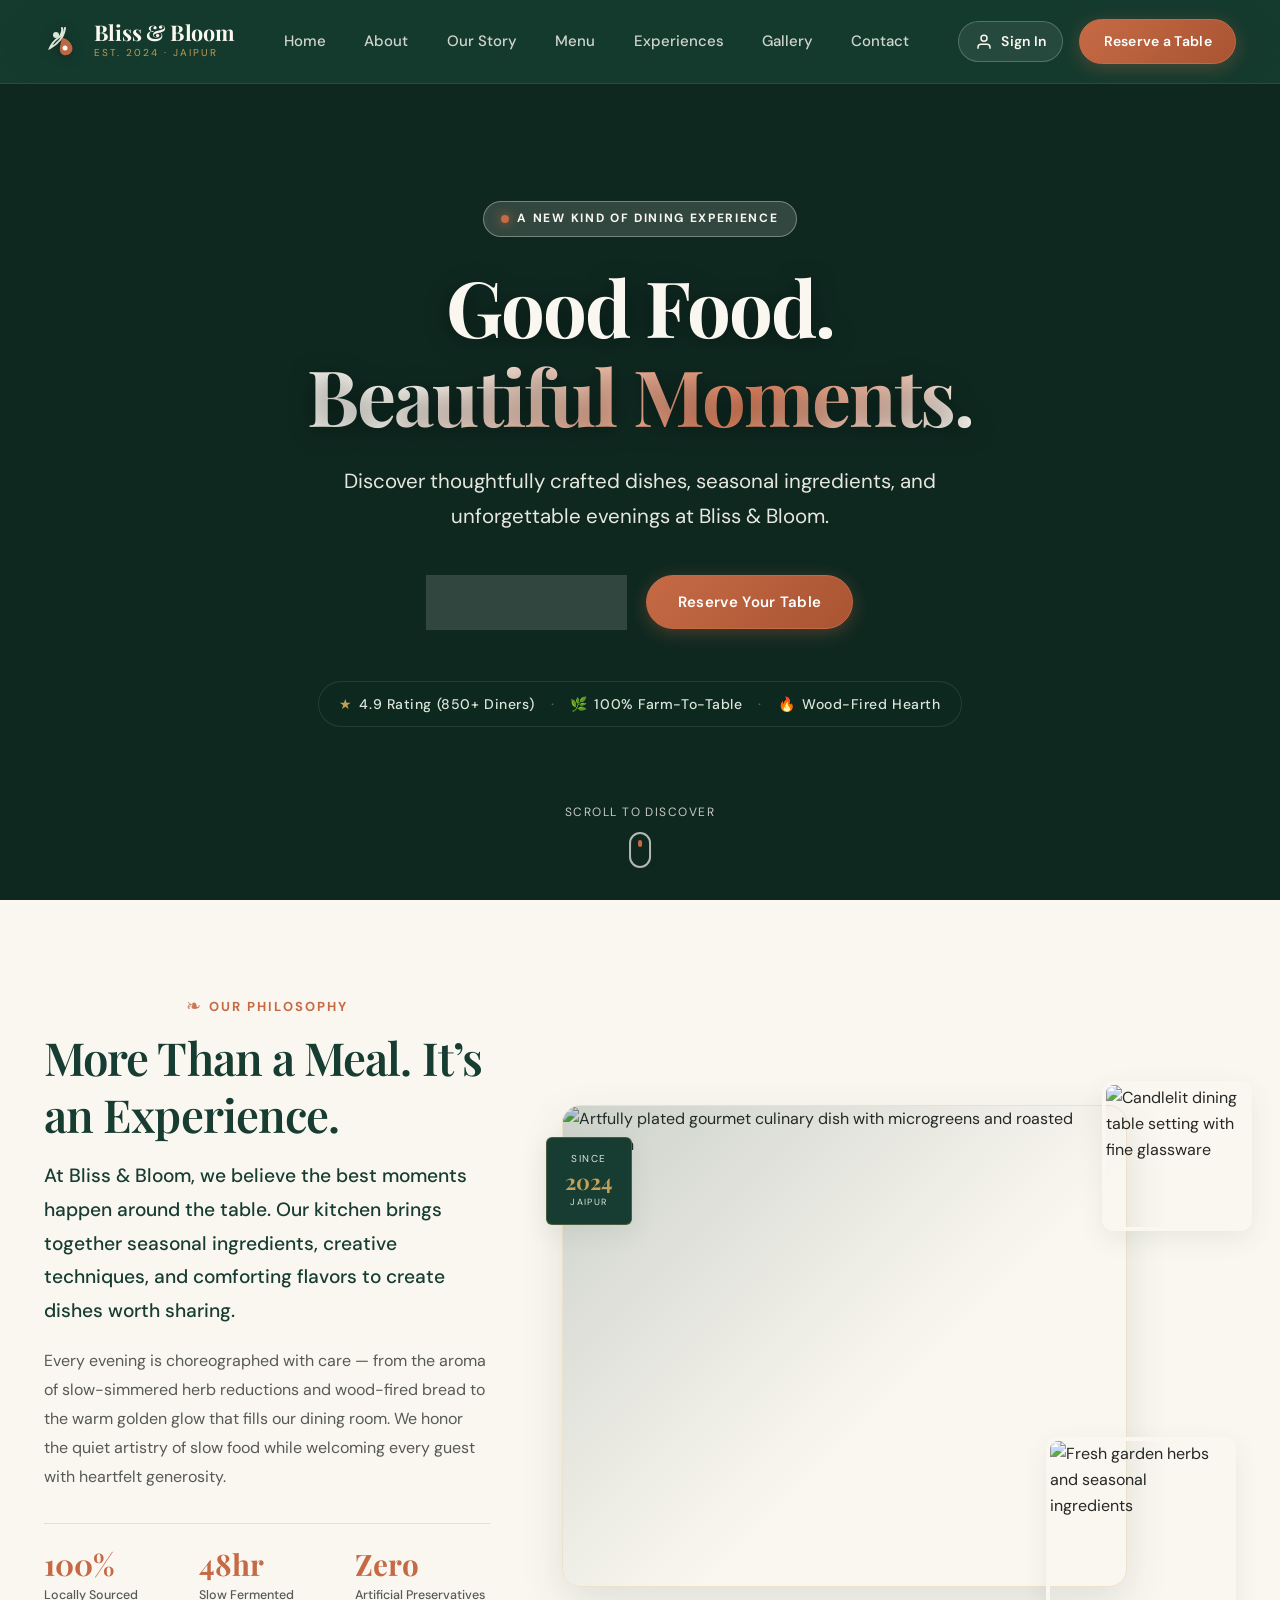
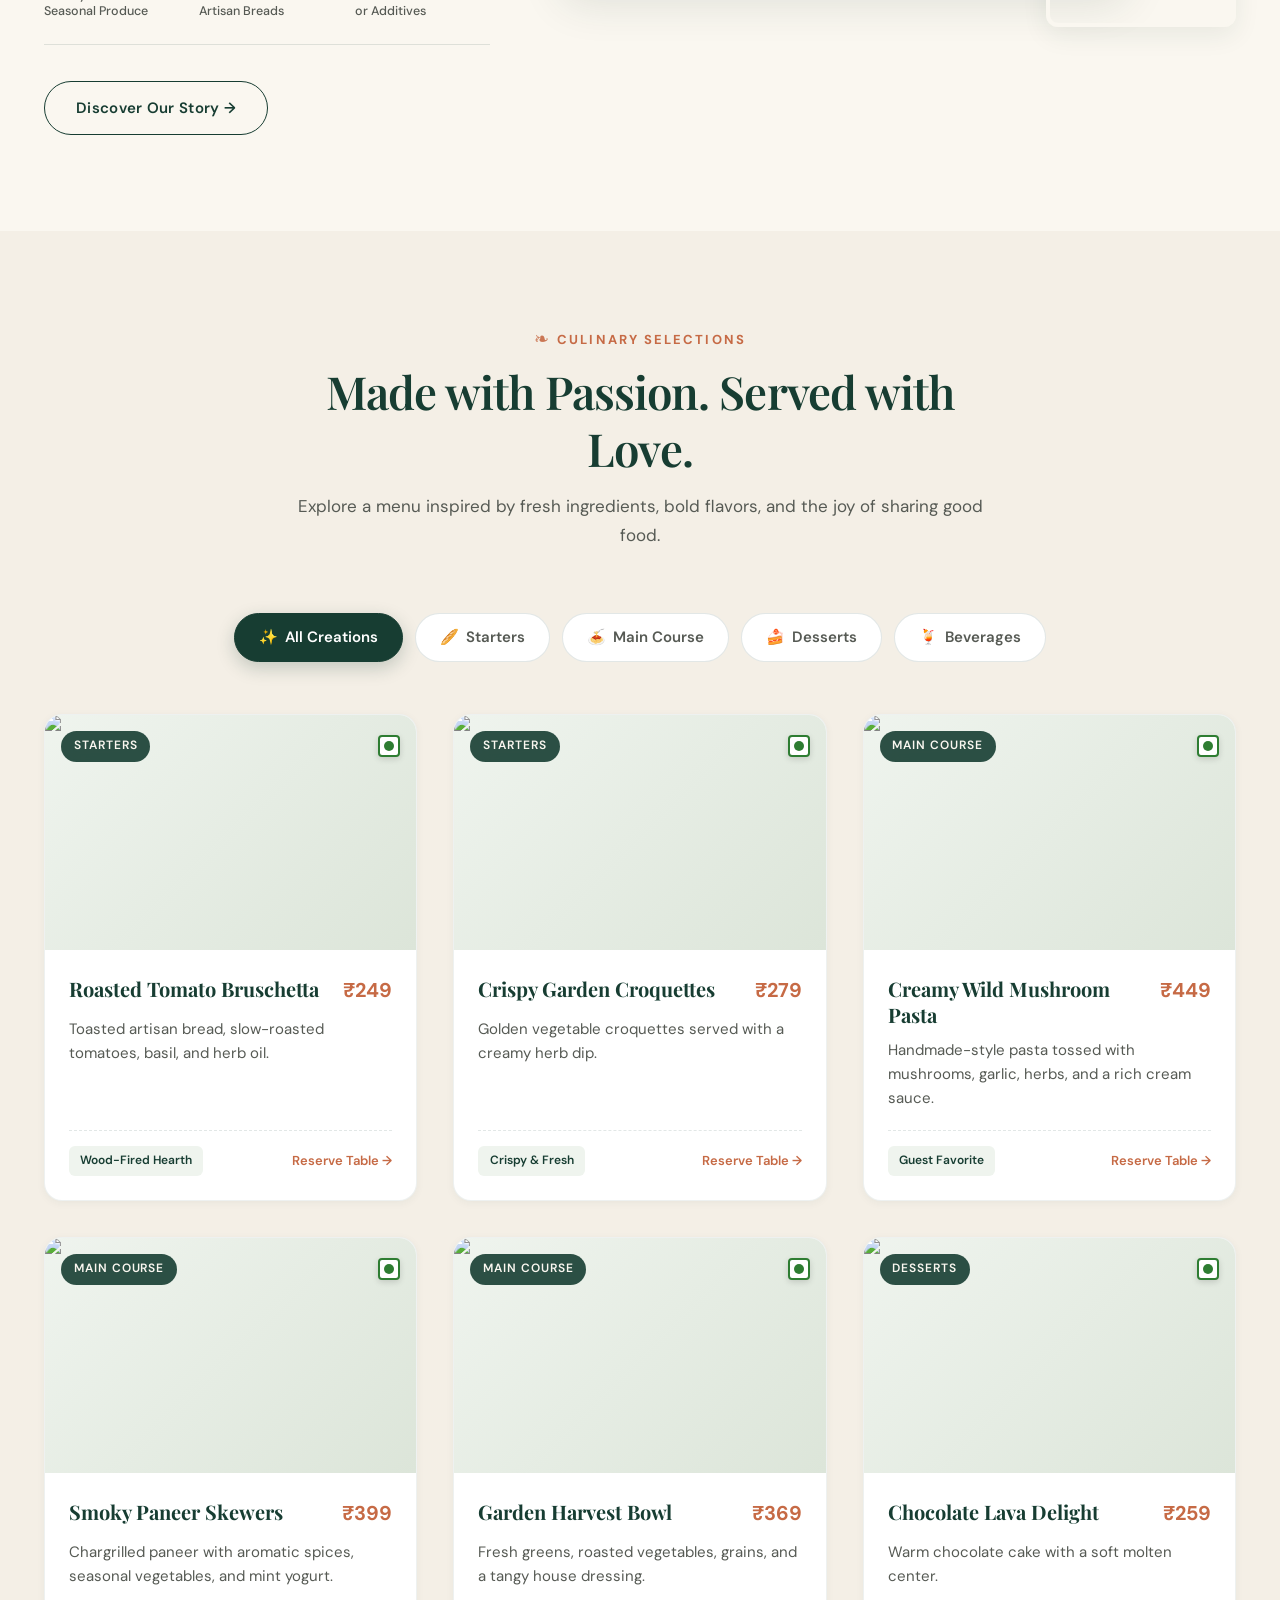
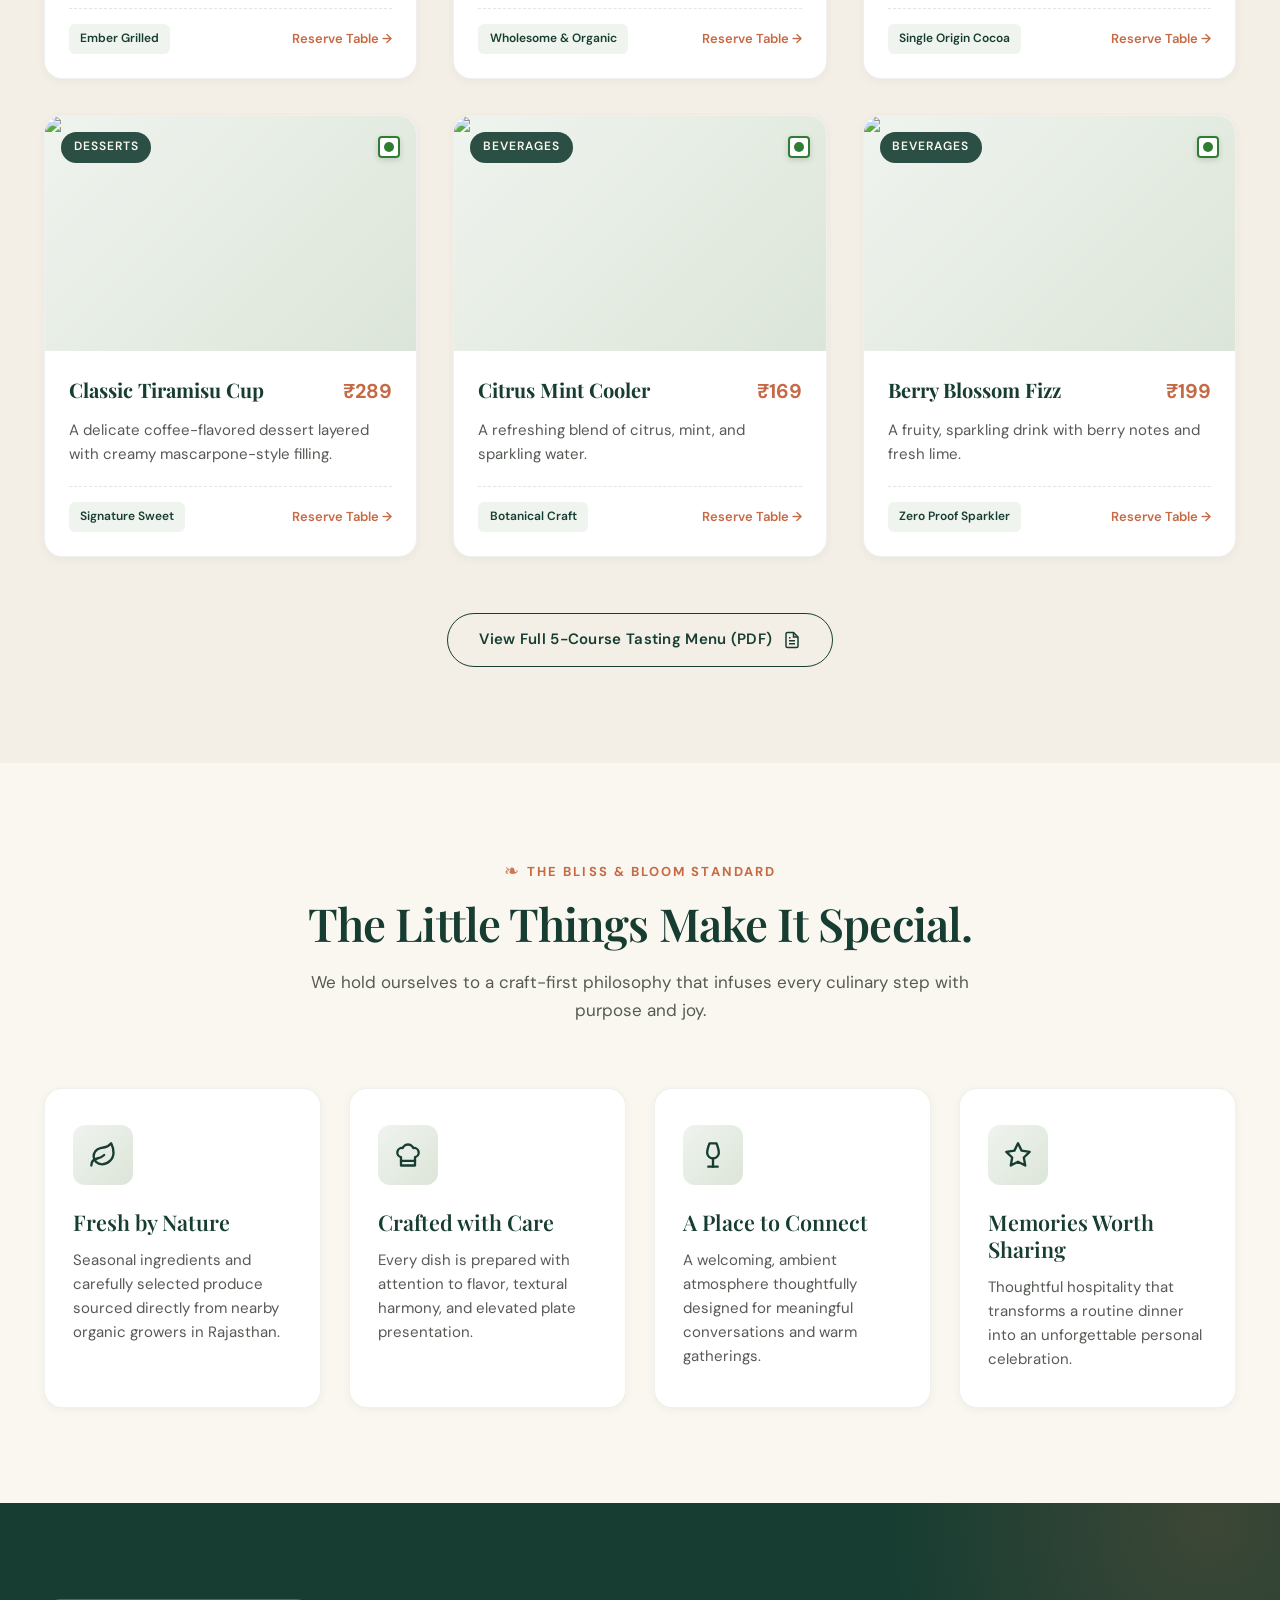
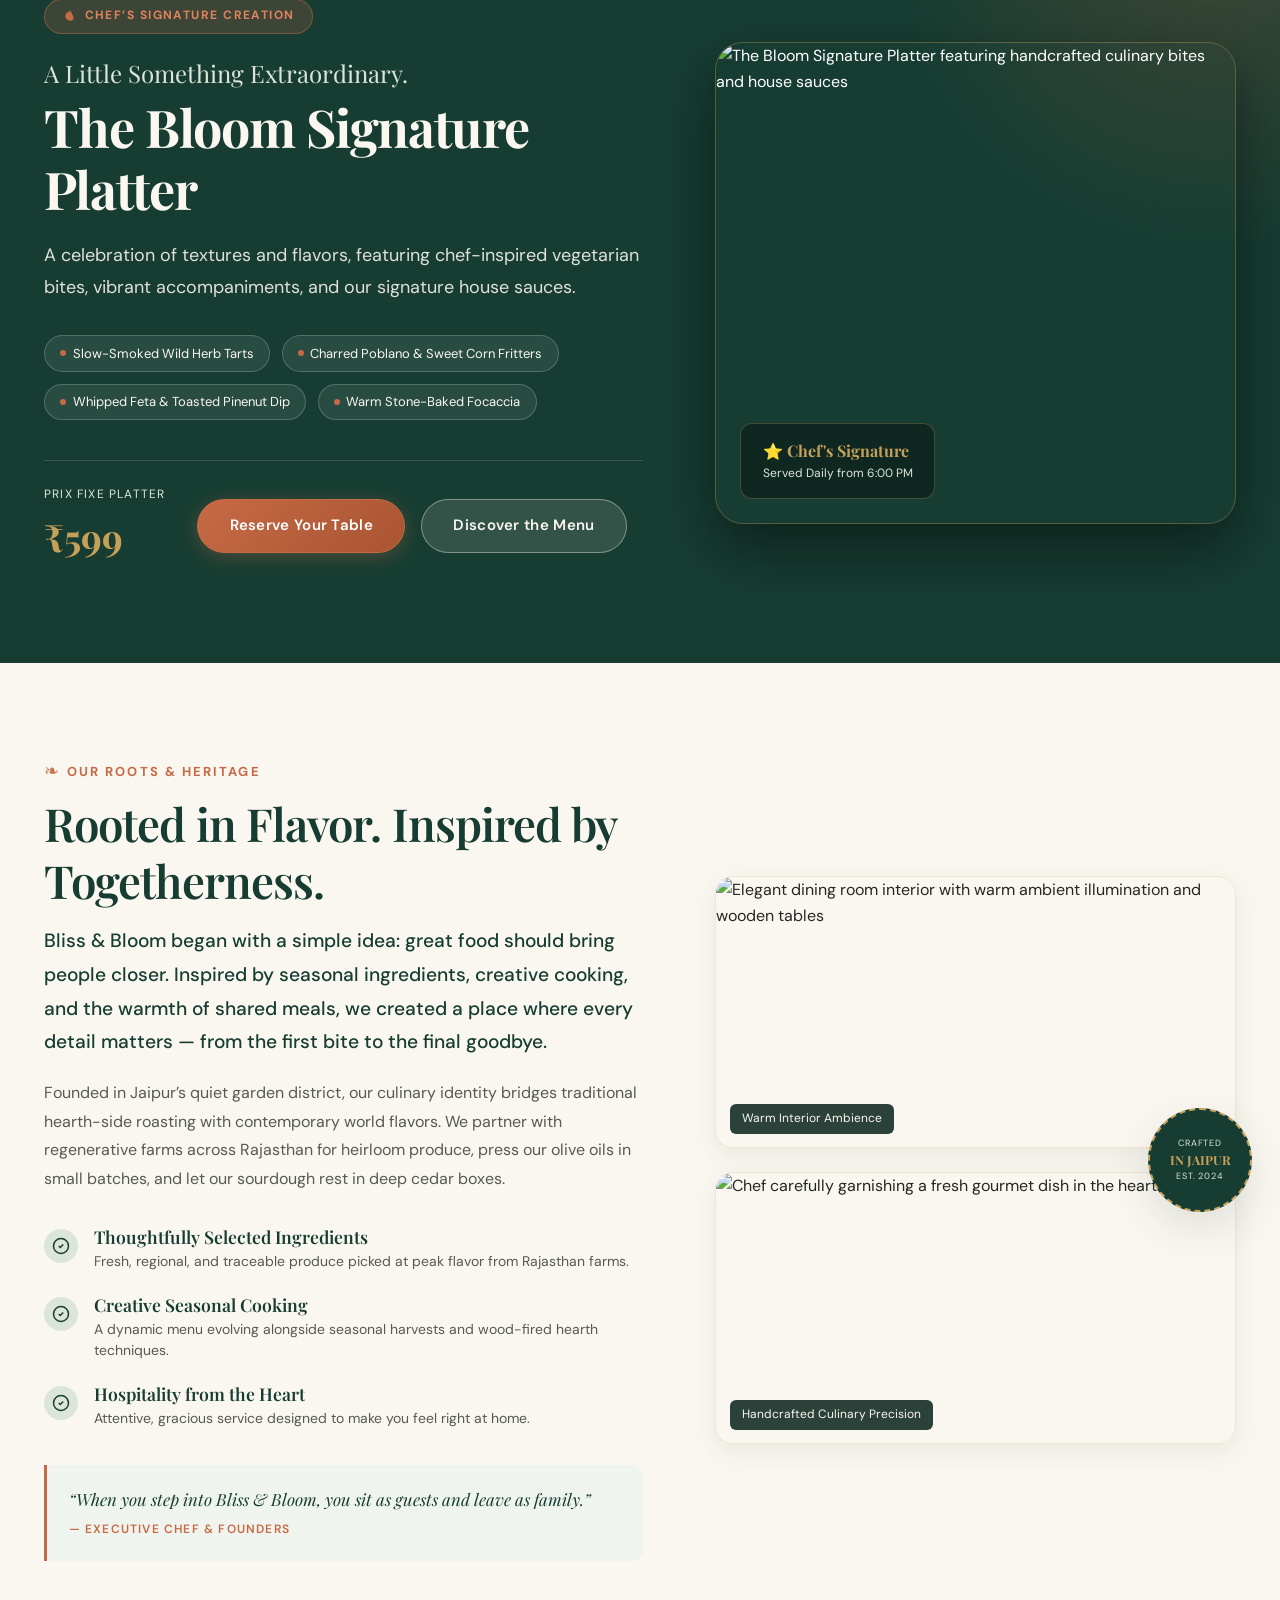
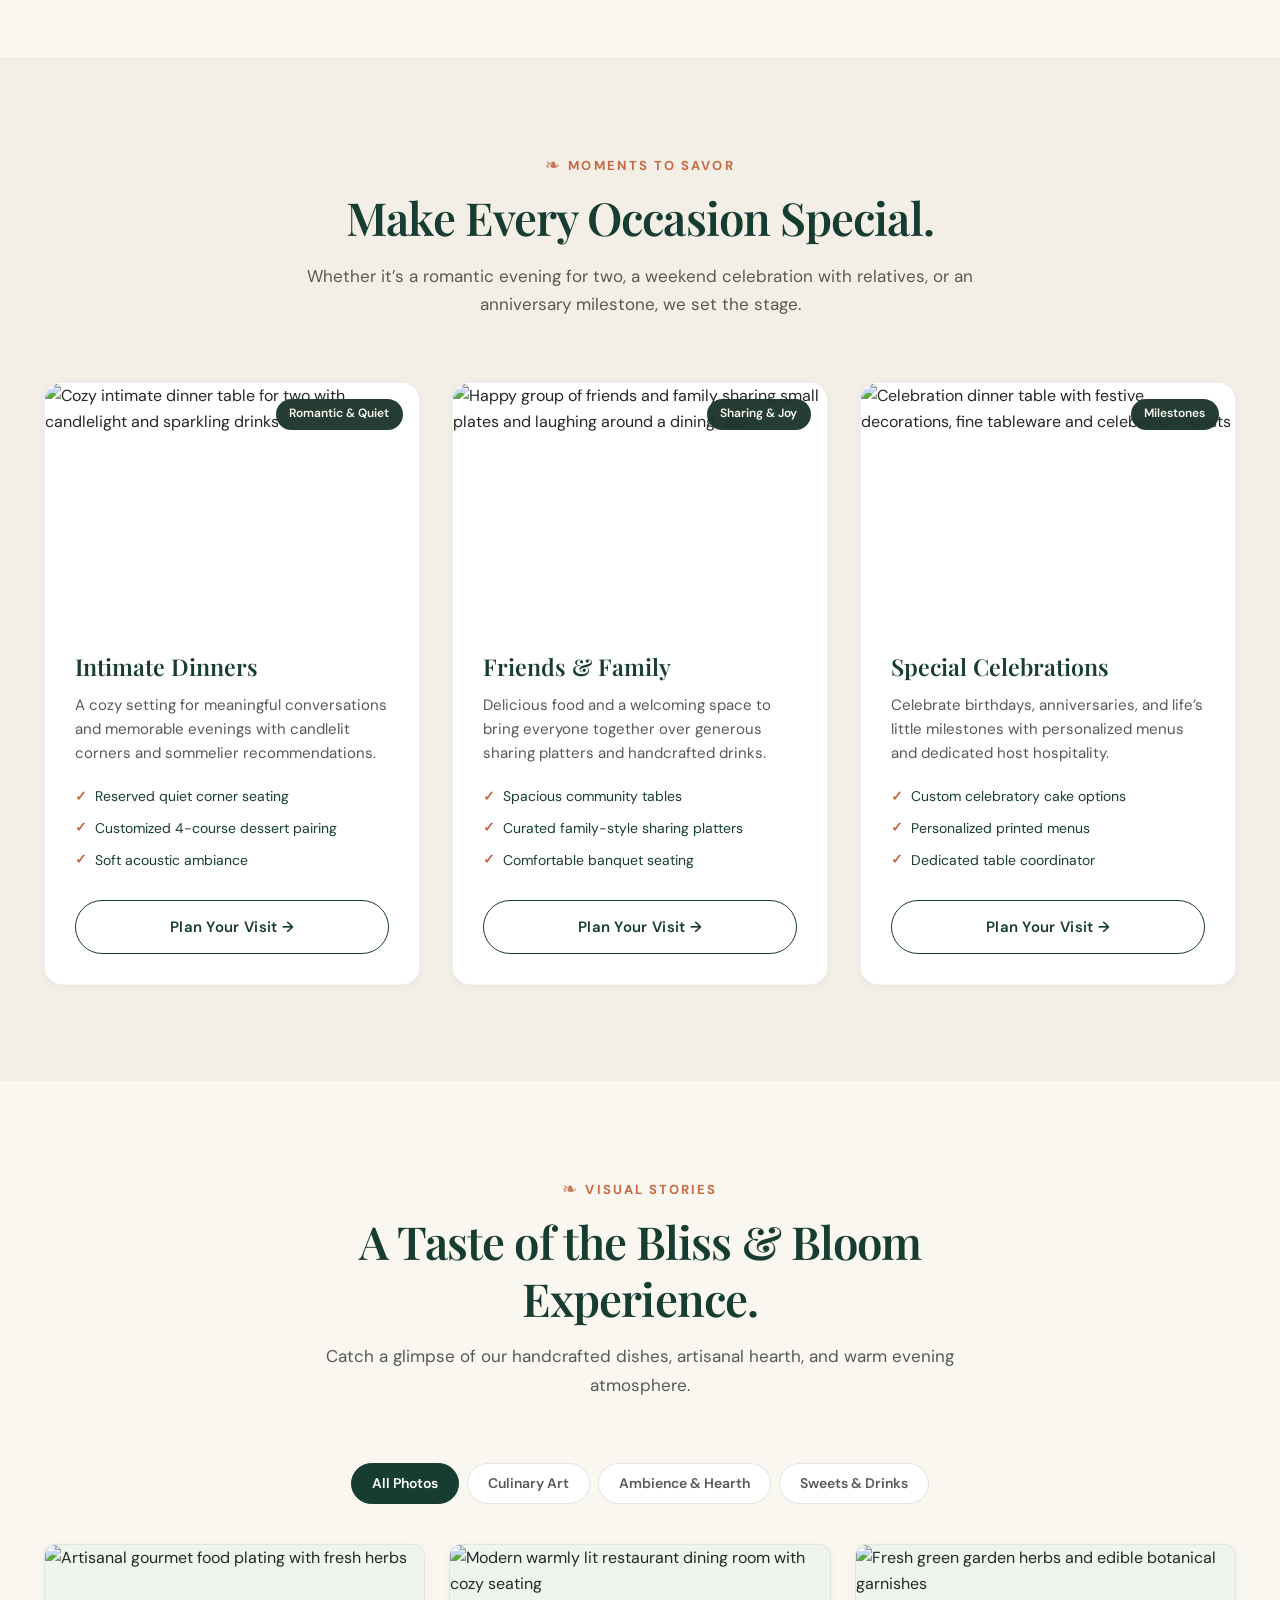
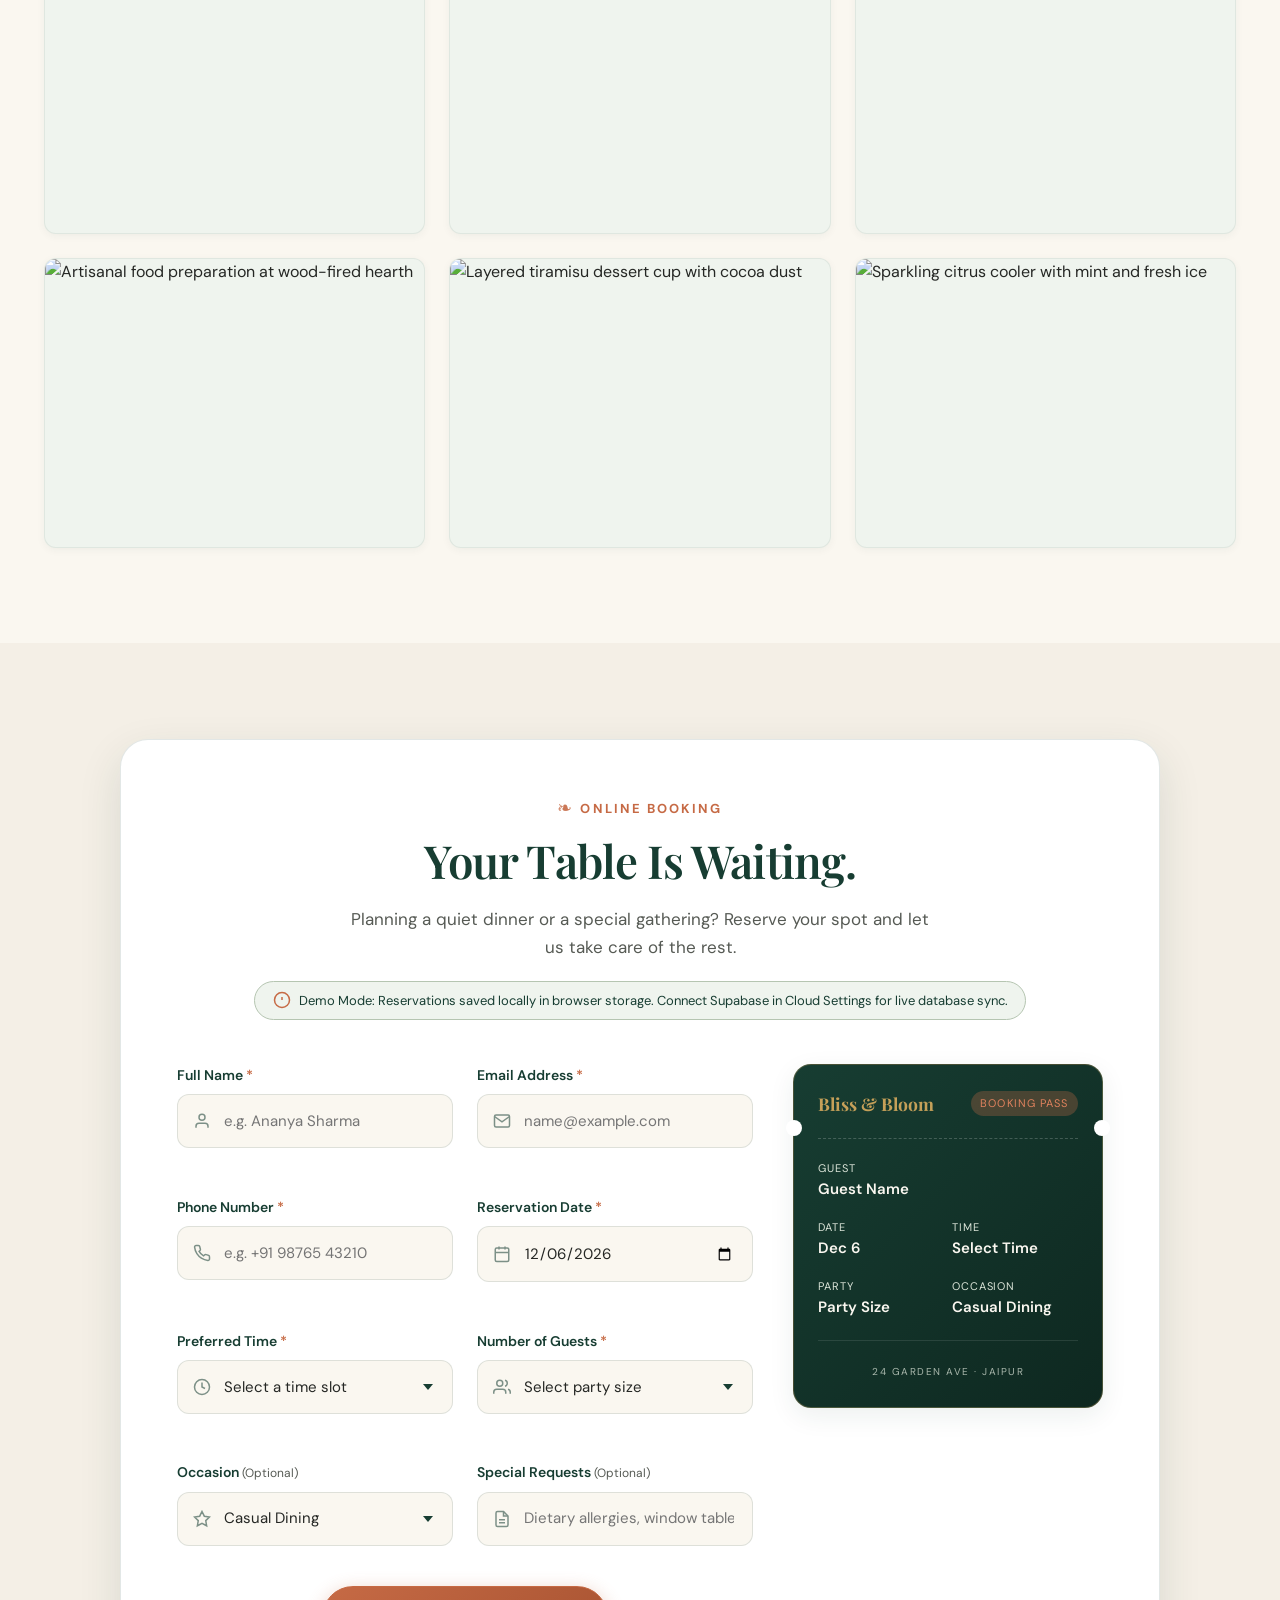
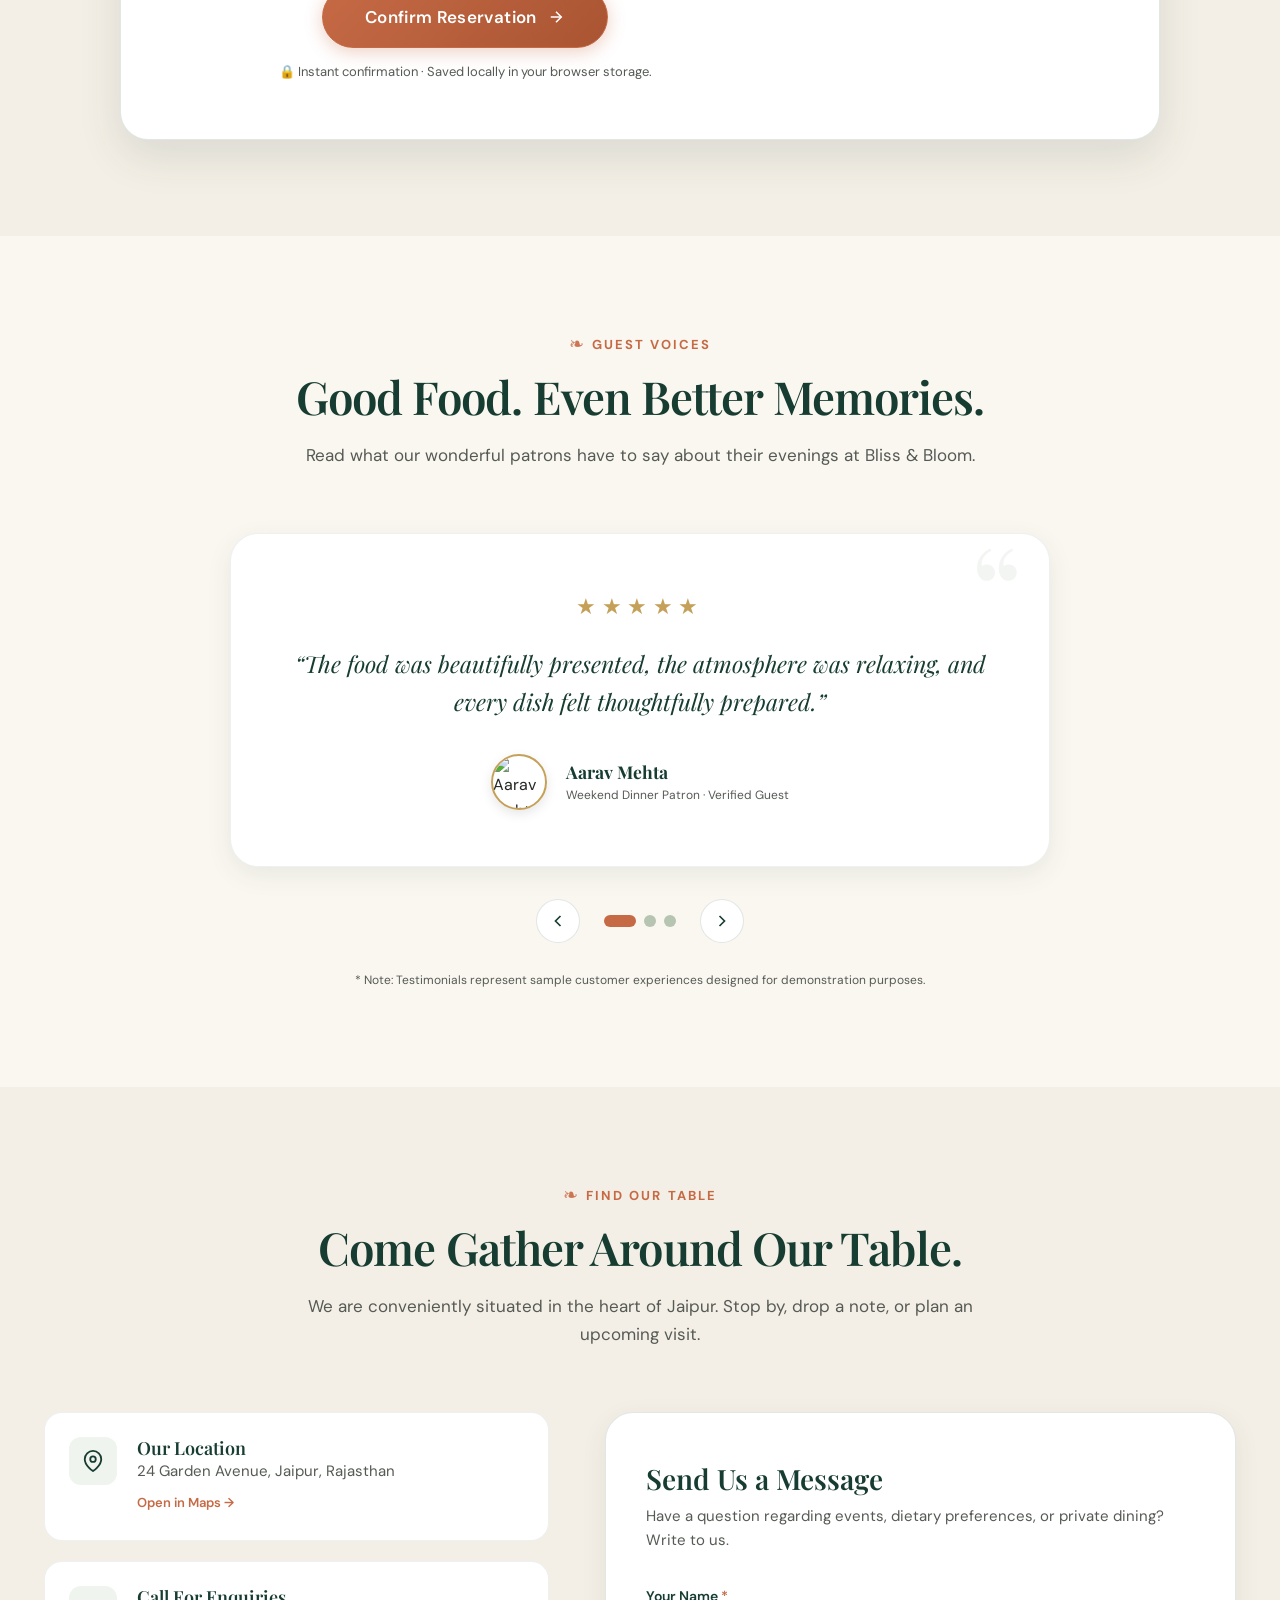
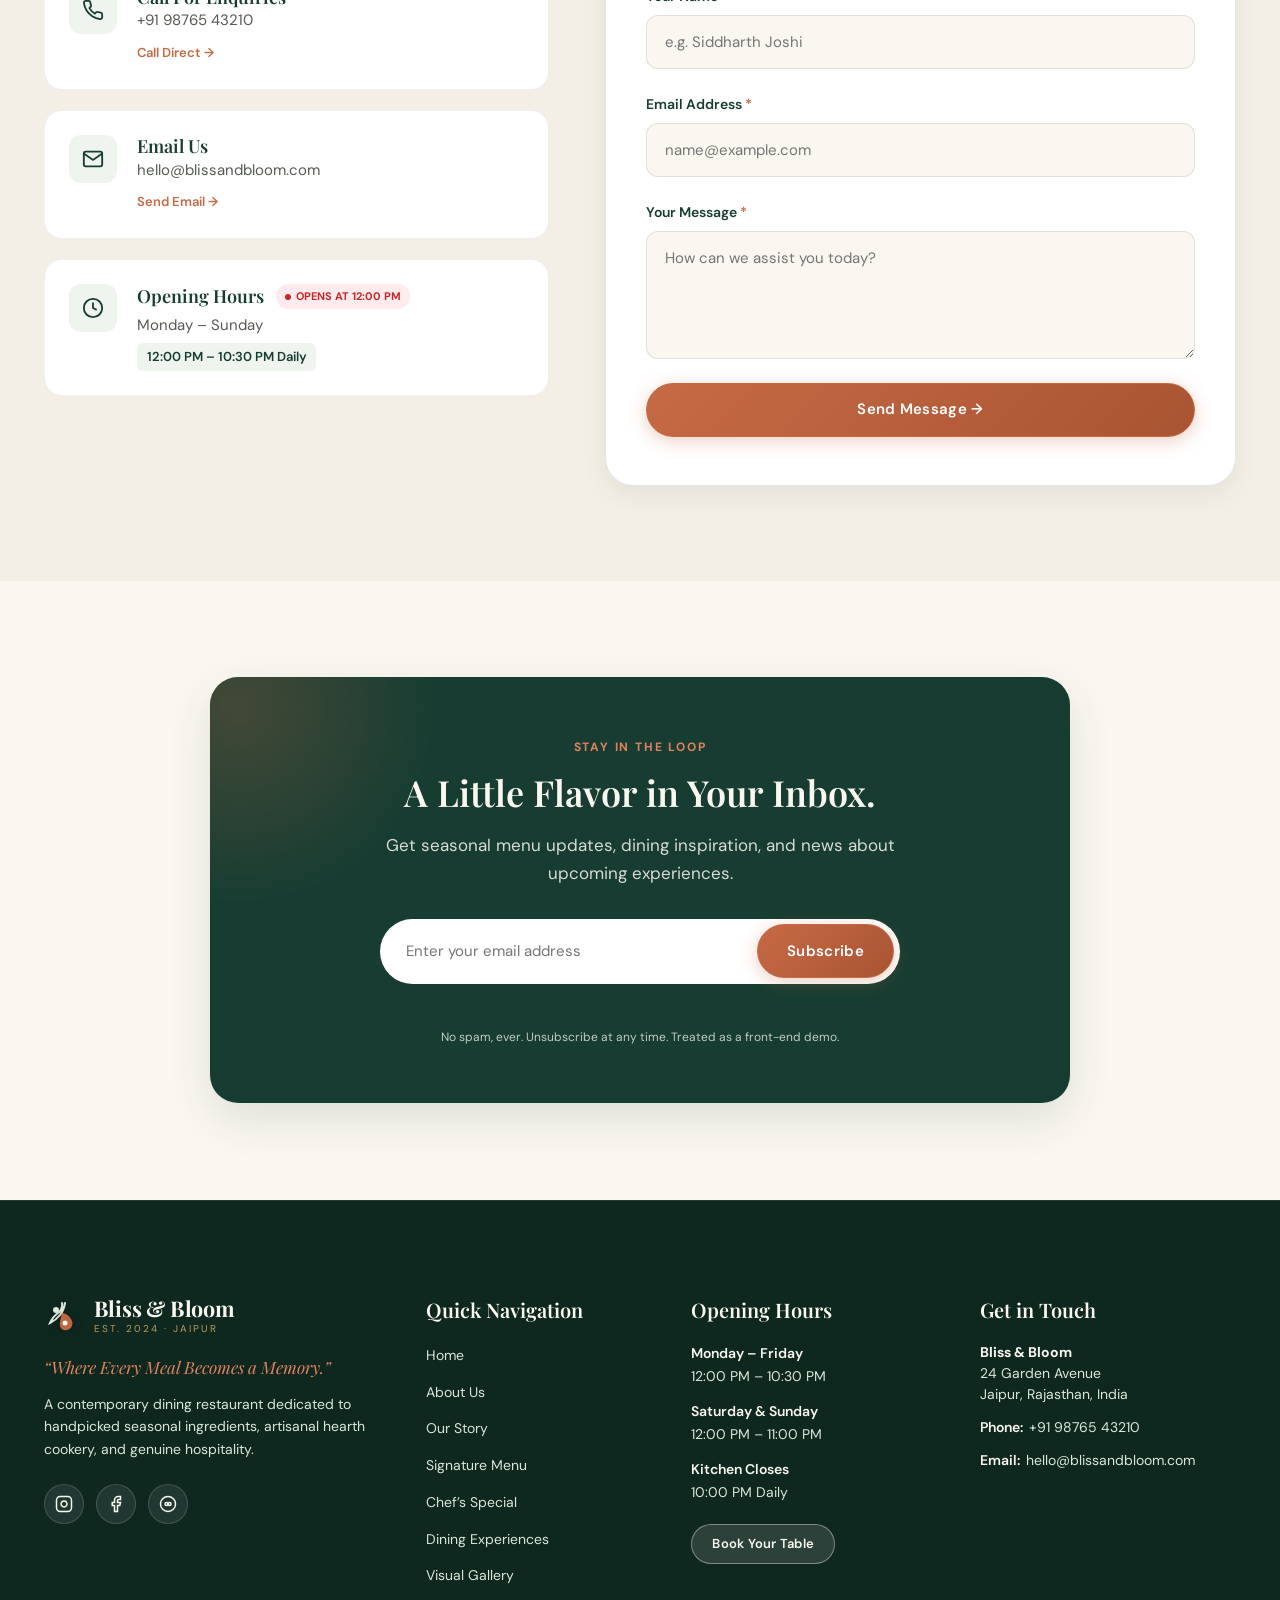
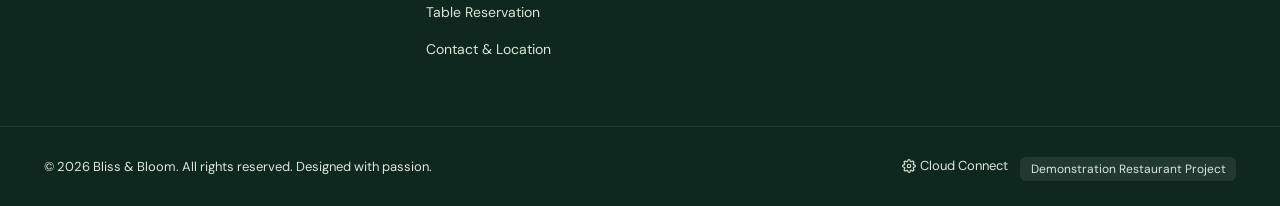
==== commit 21aa10bb: "Add Bliss & Bloom branding, Vercel config, Supabase auth/db integration, and Google Sheets webhook" ====
--- a/olive-and-ember/index.html
+++ b/olive-and-ember/index.html
@@ -3,21 +3,24 @@
 <head>
   <meta charset="UTF-8">
   <meta name="viewport" content="width=device-width, initial-scale=1.0">
-  <meta name="description" content="Basil & Bloom — Contemporary dining restaurant offering handcrafted seasonal dishes, artisanal wood-fired creations, warm hospitality, and unforgettable moments in Jaipur.">
-  <meta name="keywords" content="Basil & Bloom, modern restaurant, contemporary dining, Jaipur restaurant, handcrafted dishes, table reservations">
+  <meta name="description" content="Bliss & Bloom — Contemporary dining restaurant offering handcrafted seasonal dishes, artisanal wood-fired creations, warm hospitality, and unforgettable moments in Jaipur.">
+  <meta name="keywords" content="Bliss & Bloom, modern restaurant, contemporary dining, Jaipur restaurant, handcrafted dishes, table reservations">
   <meta name="theme-color" content="#173D32">
 
   <!-- Open Graph / Meta -->
-  <meta property="og:title" content="Basil & Bloom — Modern Contemporary Dining">
+  <meta property="og:title" content="Bliss & Bloom — Modern Contemporary Dining">
   <meta property="og:description" content="Where Every Meal Becomes a Memory. Handcrafted seasonal dishes and unforgettable dining experiences.">
   <meta property="og:type" content="website">
 
-  <title>Basil & Bloom — Modern Restaurant & Dining</title>
+  <title>Bliss & Bloom — Modern Restaurant & Dining</title>
 
   <!-- Google Fonts: Playfair Display & DM Sans -->
   <link rel="preconnect" href="https://fonts.googleapis.com">
   <link rel="preconnect" href="https://fonts.gstatic.com" crossorigin>
   <link href="https://fonts.googleapis.com/css2?family=DM+Sans:ital,opsz,wght@0,9..40,300..800;1,9..40,300..800&family=Playfair+Display:ital,wght@0,400..900;1,400..900&display=swap" rel="stylesheet">
+
+  <!-- Supabase CDN Client Library -->
+  <script src="https://cdn.jsdelivr.net/npm/@supabase/supabase-js@2"></script>
 
   <!-- Main Stylesheet -->
   <link rel="stylesheet" href="css/style.css">
@@ -36,16 +39,16 @@
   <header class="site-header" id="header">
     <div class="header-container">
       <!-- Brand Logo / Wordmark -->
-      <a href="#hero" class="brand-logo" aria-label="Basil and Bloom Home">
+      <a href="#hero" class="brand-logo" aria-label="Bliss and Bloom Home">
         <svg class="brand-icon" viewBox="0 0 36 36" fill="none" xmlns="http://www.w3.org/2000/svg" aria-hidden="true">
-          <!-- Stylized Botanical Basil Sprig & Blooming Petal -->
+          <!-- Stylized Botanical Petal & Bloom Emblem -->
           <path d="M18 4C18 4 19.5 10 14 14C8.5 18 6 24 6 24C6 24 12 21 16 16C20 11 21 4 21 4" stroke="currentColor" stroke-width="2" stroke-linecap="round"/>
           <path d="M18 14C21 14 26 16.5 28 22C29.5 26 27 30 23 31C18 32 15 28 16 23C16.8 19 18 14 18 14Z" fill="#C66A45" opacity="0.95"/>
           <circle cx="12" cy="11" r="3" fill="#DCE5D9"/>
           <circle cx="21" cy="24" r="2.5" fill="#FAF7F0"/>
         </svg>
         <span class="brand-text">
-          <span class="brand-name">Basil &amp; Bloom</span>
+          <span class="brand-name">Bliss &amp; Bloom</span>
           <span class="brand-sub">EST. 2024 · JAIPUR</span>
         </span>
       </a>
@@ -65,6 +68,40 @@
 
       <!-- Header Action -->
       <div class="header-actions">
+        <!-- Dynamic Auth / User Control -->
+        <div class="auth-header-wrap" id="auth-header-wrap">
+          <button type="button" class="btn btn-auth" id="header-auth-btn" aria-label="Sign in or create account" aria-haspopup="true">
+            <svg class="auth-icon" viewBox="0 0 24 24" fill="none" stroke="currentColor" stroke-width="2">
+              <path d="M20 21v-2a4 4 0 0 0-4-4H8a4 4 0 0 0-4 4v2"></path>
+              <circle cx="12" cy="7" r="4"></circle>
+            </svg>
+            <span id="auth-btn-label">Sign In</span>
+          </button>
+
+          <!-- User Menu Dropdown (Active when logged in) -->
+          <div class="user-menu-dropdown" id="user-menu-dropdown" style="display: none;" role="menu">
+            <div class="user-menu-header">
+              <span class="user-menu-name" id="user-display-name">Guest</span>
+              <span class="user-menu-email" id="user-display-email">user@example.com</span>
+            </div>
+            <div class="user-menu-divider"></div>
+            <button type="button" class="user-menu-item" id="open-my-reservations-btn" role="menuitem">
+              <svg viewBox="0 0 24 24" fill="none" stroke="currentColor" stroke-width="2"><rect x="3" y="4" width="18" height="18" rx="2" ry="2"></rect><line x1="16" y1="2" x2="16" y2="6"></line><line x1="8" y1="2" x2="8" y2="6"></line><line x1="3" y1="10" x2="21" y2="10"></line></svg>
+              <span>My Reservations</span>
+              <span class="badge-count" id="user-bookings-count">0</span>
+            </button>
+            <button type="button" class="user-menu-item" id="open-cloud-settings-btn" role="menuitem">
+              <svg viewBox="0 0 24 24" fill="none" stroke="currentColor" stroke-width="2"><circle cx="12" cy="12" r="3"></circle><path d="M19.4 15a1.65 1.65 0 0 0 .33 1.82l.06.06a2 2 0 0 1 0 2.83 2 2 0 0 1-2.83 0l-.06-.06a1.65 1.65 0 0 0-1.82-.33 1.65 1.65 0 0 0-1 1.51V21a2 2 0 0 1-2 2 2 2 0 0 1-2-2v-.09A1.65 1.65 0 0 0 9 19.4a1.65 1.65 0 0 0-1.82.33l-.06.06a2 2 0 0 1-2.83 0 2 2 0 0 1 0-2.83l.06-.06a1.65 1.65 0 0 0 .33-1.82 1.65 1.65 0 0 0-1.51-1H3a2 2 0 0 1-2-2 2 2 0 0 1 2-2h.09A1.65 1.65 0 0 0 4.6 9a1.65 1.65 0 0 0-.33-1.82l-.06-.06a2 2 0 0 1 0-2.83 2 2 0 0 1 2.83 0l.06.06a1.65 1.65 0 0 0 1.82.33H9a1.65 1.65 0 0 0 1-1.51V3a2 2 0 0 1 2-2 2 2 0 0 1 2 2v.09a1.65 1.65 0 0 0 1 1.51 1.65 1.65 0 0 0 1.82-.33l.06-.06a2 2 0 0 1 2.83 0 2 2 0 0 1 0 2.83l-.06.06a1.65 1.65 0 0 0-.33 1.82V9a1.65 1.65 0 0 0 1.51 1H21a2 2 0 0 1 2 2 2 2 0 0 1-2 2h-.09a1.65 1.65 0 0 0-1.51 1z"></path></svg>
+              <span>Cloud &amp; API Settings</span>
+            </button>
+            <div class="user-menu-divider"></div>
+            <button type="button" class="user-menu-item user-menu-logout" id="user-signout-btn" role="menuitem">
+              <svg viewBox="0 0 24 24" fill="none" stroke="currentColor" stroke-width="2"><path d="M9 21H5a2 2 0 0 1-2-2V5a2 2 0 0 1 2-2h4"></path><polyline points="16 17 21 12 16 7"></polyline><line x1="21" y1="12" x2="9" y2="12"></line></svg>
+              <span>Sign Out</span>
+            </button>
+          </div>
+        </div>
+
         <a href="#reservation" class="btn btn-primary btn-nav">Reserve a Table</a>
         
         <!-- Mobile Menu Hamburger Button -->
@@ -79,6 +116,18 @@
     <!-- Mobile Navigation Drawer -->
     <div class="mobile-drawer" id="mobile-nav" aria-hidden="true">
       <div class="mobile-drawer-content">
+        <!-- Mobile Auth Box -->
+        <div class="mobile-drawer-auth" style="padding: 1.25rem 1.5rem; border-bottom: 1px solid rgba(255,255,255,0.12);">
+          <button type="button" class="btn btn-auth btn-block" id="mobile-auth-btn">
+            <svg class="auth-icon" viewBox="0 0 24 24" fill="none" stroke="currentColor" stroke-width="2"><path d="M20 21v-2a4 4 0 0 0-4-4H8a4 4 0 0 0-4 4v2"></path><circle cx="12" cy="7" r="4"></circle></svg>
+            <span id="mobile-auth-btn-label">Sign In / Account</span>
+          </button>
+          <button type="button" class="btn btn-outline btn-block" id="mobile-my-reservations-btn" style="margin-top: 0.65rem; display: none;">
+            <span>My Bookings</span>
+            <span class="badge-count" id="mobile-bookings-count">0</span>
+          </button>
+        </div>
+
         <ul class="mobile-nav-list">
           <li><a href="#hero" class="mobile-nav-link">Home</a></li>
           <li><a href="#intro" class="mobile-nav-link">About Us</a></li>
@@ -90,6 +139,9 @@
         </ul>
         <div class="mobile-drawer-footer">
           <a href="#reservation" class="btn btn-primary btn-block">Reserve a Table</a>
+          <button type="button" class="btn btn-text btn-block" id="mobile-cloud-settings-btn" style="color: var(--color-gold); font-size: 0.85rem; margin-top: 0.5rem;">
+            ⚙ Cloud &amp; API Settings
+          </button>
           <p class="drawer-contact-info">
             <svg class="icon-inline" viewBox="0 0 24 24" fill="none" stroke="currentColor" stroke-width="2"><path d="M22 16.92v3a2 2 0 0 1-2.18 2 19.79 19.79 0 0 1-8.63-3.07 19.5 19.5 0 0 1-6-6 19.79 19.79 0 0 1-3.07-8.67A2 2 0 0 1 4.11 2h3a2 2 0 0 1 2 1.72 12.84 12.84 0 0 0 .7 2.81 2 2 0 0 1-.45 2.11L8.09 9.91a16 16 0 0 0 6 6l1.27-1.27a2 2 0 0 1 2.11-.45 12.84 12.84 0 0 0 2.81.7A2 2 0 0 1 22 16.92z"></path></svg>
             +91 98765 43210
@@ -109,7 +161,7 @@
     <!-- ======================================================= -->
     <section class="hero-section" id="hero">
       <div class="hero-overlay"></div>
-      <div class="hero-background-image" role="img" aria-label="Warm ambient dining room at Basil and Bloom with candlelit tables"></div>
+      <div class="hero-background-image" role="img" aria-label="Warm ambient dining room at Bliss and Bloom with candlelit tables"></div>
       
       <!-- Ambient Animated Hearth Embers -->
       <div class="hero-embers-container" aria-hidden="true">
@@ -135,7 +187,7 @@
           </h1>
 
           <p class="hero-lead">
-            Discover thoughtfully crafted dishes, seasonal ingredients, and unforgettable evenings at Basil &amp; Bloom.
+            Discover thoughtfully crafted dishes, seasonal ingredients, and unforgettable evenings at Bliss &amp; Bloom.
           </p>
 
           <div class="hero-actions">
@@ -187,7 +239,7 @@
             </div>
             <h2 class="section-title">More Than a Meal. It’s an Experience.</h2>
             <p class="intro-lead">
-              At Basil &amp; Bloom, we believe the best moments happen around the table. Our kitchen brings together seasonal ingredients, creative techniques, and comforting flavors to create dishes worth sharing.
+              At Bliss &amp; Bloom, we believe the best moments happen around the table. Our kitchen brings together seasonal ingredients, creative techniques, and comforting flavors to create dishes worth sharing.
             </p>
             <p class="intro-text">
               Every evening is choreographed with care — from the aroma of slow-simmered herb reductions and wood-fired bread to the warm golden glow that fills our dining room. We honor the quiet artistry of slow food while welcoming every guest with heartfelt generosity.
@@ -600,7 +652,7 @@
         <div class="section-header text-center">
           <div class="eyebrow-wrapper">
             <span class="botanical-leaf-icon">❧</span>
-            <span class="section-eyebrow">The Basil &amp; Bloom Standard</span>
+            <span class="section-eyebrow">The Bliss &amp; Bloom Standard</span>
           </div>
           <h2 class="section-title">The Little Things Make It Special.</h2>
           <p class="section-description">
@@ -738,7 +790,7 @@
             <h2 class="section-title">Rooted in Flavor. Inspired by Togetherness.</h2>
             
             <p class="story-lead">
-              Basil & Bloom began with a simple idea: great food should bring people closer. Inspired by seasonal ingredients, creative cooking, and the warmth of shared meals, we created a place where every detail matters — from the first bite to the final goodbye.
+              Bliss &amp; Bloom began with a simple idea: great food should bring people closer. Inspired by seasonal ingredients, creative cooking, and the warmth of shared meals, we created a place where every detail matters — from the first bite to the final goodbye.
             </p>
             
             <p class="story-body">
@@ -778,7 +830,7 @@
             </div>
 
             <div class="story-signature">
-              <div class="chef-quote">“When you step into Basil &amp; Bloom, you sit as guests and leave as family.”</div>
+              <div class="chef-quote">“When you step into Bliss &amp; Bloom, you sit as guests and leave as family.”</div>
               <div class="chef-name">— Executive Chef &amp; Founders</div>
             </div>
           </div>
@@ -920,7 +972,7 @@
             <span class="botanical-leaf-icon">❧</span>
             <span class="section-eyebrow">Visual Stories</span>
           </div>
-          <h2 class="section-title">A Taste of the Basil &amp; Bloom Experience.</h2>
+          <h2 class="section-title">A Taste of the Bliss &amp; Bloom Experience.</h2>
           <p class="section-description">
             Catch a glimpse of our handcrafted dishes, artisanal hearth, and warm evening atmosphere.
           </p>
@@ -1058,9 +1110,9 @@
             <p class="reservation-lead">
               Planning a quiet dinner or a special gathering? Reserve your spot and let us take care of the rest.
             </p>
-            <div class="demo-badge-notice">
+            <div class="demo-badge-notice" id="cloud-status-badge">
               <svg viewBox="0 0 24 24" fill="none" stroke="currentColor" stroke-width="2" class="demo-icon"><circle cx="12" cy="12" r="10"></circle><line x1="12" y1="8" x2="12" y2="12"></line><line x1="12" y1="16" x2="12.01" y2="16"></line></svg>
-              <span>Demo Mode: Reservations are simulated locally in your browser storage. No payment required.</span>
+              <span id="cloud-status-text">Demo Mode: Reservations saved locally in browser storage. Connect Supabase in Cloud Settings for live database sync.</span>
             </div>
           </div>
 
@@ -1227,7 +1279,7 @@
             <div class="reservation-preview-pane" aria-hidden="true">
               <div class="live-ticket-card">
                 <div class="ticket-header">
-                  <span class="ticket-brand">Basil &amp; Bloom</span>
+                  <span class="ticket-brand">Bliss &amp; Bloom</span>
                   <span class="ticket-status-pill">Booking Pass</span>
                 </div>
                 <div class="ticket-body">
@@ -1291,7 +1343,7 @@
           </div>
           <h2 class="section-title">Good Food. Even Better Memories.</h2>
           <p class="section-description">
-            Read what our wonderful patrons have to say about their evenings at Basil &amp; Bloom.
+            Read what our wonderful patrons have to say about their evenings at Bliss &amp; Bloom.
           </p>
         </div>
 
@@ -1448,8 +1500,8 @@
               </div>
               <div class="info-card-text">
                 <h3 class="info-card-title">Email Us</h3>
-                <p>hello@basilandbloom.example</p>
-                <a href="mailto:hello@basilandbloom.example" class="info-link">Send Email &rarr;</a>
+                <p>hello@blissandbloom.com</p>
+                <a href="mailto:hello@blissandbloom.com" class="info-link">Send Email &rarr;</a>
               </div>
             </div>
 
@@ -1505,7 +1557,7 @@
                 <svg viewBox="0 0 24 24" fill="none" stroke="currentColor" stroke-width="2" class="alert-icon"><path d="M22 11.08V12a10 10 0 1 1-5.93-9.14"></path><polyline points="22 4 12 14.01 9 11.01"></polyline></svg>
                 <div class="alert-content">
                   <h4 class="alert-title">Message Received!</h4>
-                  <p class="alert-desc">Thank you for reaching out. In this demo, your message is validated client-side.</p>
+                  <p class="alert-desc" id="contact-success-desc">Thank you for reaching out. Your message has been recorded and forwarded to our concierge team.</p>
                 </div>
               </div>
 
@@ -1568,7 +1620,7 @@
       
       <!-- Brand Summary Column -->
       <div class="footer-col footer-col-brand">
-        <a href="#hero" class="brand-logo footer-logo" aria-label="Basil and Bloom Home">
+        <a href="#hero" class="brand-logo footer-logo" aria-label="Bliss and Bloom Home">
           <svg class="brand-icon" viewBox="0 0 36 36" fill="none" xmlns="http://www.w3.org/2000/svg" aria-hidden="true">
             <path d="M18 4C18 4 19.5 10 14 14C8.5 18 6 24 6 24C6 24 12 21 16 16C20 11 21 4 21 4" stroke="currentColor" stroke-width="2" stroke-linecap="round"/>
             <path d="M18 14C21 14 26 16.5 28 22C29.5 26 27 30 23 31C18 32 15 28 16 23C16.8 19 18 14 18 14Z" fill="#C66A45" opacity="0.95"/>
@@ -1576,7 +1628,7 @@
             <circle cx="21" cy="24" r="2.5" fill="#FAF7F0"/>
           </svg>
           <span class="brand-text">
-            <span class="brand-name">Basil &amp; Bloom</span>
+            <span class="brand-name">Bliss &amp; Bloom</span>
             <span class="brand-sub">EST. 2024 · JAIPUR</span>
           </span>
         </a>
@@ -1587,13 +1639,13 @@
 
         <!-- Social Media Links -->
         <div class="footer-social-links" aria-label="Social media connections">
-          <a href="https://instagram.com" target="_blank" rel="noopener noreferrer" class="social-icon-btn" aria-label="Follow Basil and Bloom on Instagram">
+          <a href="https://instagram.com" target="_blank" rel="noopener noreferrer" class="social-icon-btn" aria-label="Follow Bliss and Bloom on Instagram">
             <svg viewBox="0 0 24 24" fill="none" stroke="currentColor" stroke-width="2"><rect x="2" y="2" width="20" height="20" rx="5" ry="5"></rect><path d="M16 11.37A4 4 0 1 1 12.63 8 4 4 0 0 1 16 11.37z"></path><line x1="17.5" y1="6.5" x2="17.51" y2="6.5"></line></svg>
           </a>
-          <a href="https://facebook.com" target="_blank" rel="noopener noreferrer" class="social-icon-btn" aria-label="Visit Basil and Bloom on Facebook">
+          <a href="https://facebook.com" target="_blank" rel="noopener noreferrer" class="social-icon-btn" aria-label="Visit Bliss and Bloom on Facebook">
             <svg viewBox="0 0 24 24" fill="none" stroke="currentColor" stroke-width="2"><path d="M18 2h-3a5 5 0 0 0-5 5v3H7v4h3v8h4v-8h3l1-4h-4V7a1 1 0 0 1 1-1h3z"></path></svg>
           </a>
-          <a href="https://tripadvisor.com" target="_blank" rel="noopener noreferrer" class="social-icon-btn" aria-label="Read Basil and Bloom on TripAdvisor">
+          <a href="https://tripadvisor.com" target="_blank" rel="noopener noreferrer" class="social-icon-btn" aria-label="Read Bliss and Bloom on TripAdvisor">
             <svg viewBox="0 0 24 24" fill="none" stroke="currentColor" stroke-width="2"><circle cx="12" cy="12" r="10"></circle><path d="M8 12a2 2 0 1 0 4 0 2 2 0 1 0-4 0Z"></path><path d="M12 12a2 2 0 1 0 4 0 2 2 0 1 0-4 0Z"></path></svg>
           </a>
         </div>
@@ -1642,7 +1694,7 @@
         <h4 class="footer-heading">Get in Touch</h4>
         <address class="footer-address">
           <p>
-            <strong class="address-title">Basil &amp; Bloom</strong><br>
+            <strong class="address-title">Bliss &amp; Bloom</strong><br>
             24 Garden Avenue<br>
             Jaipur, Rajasthan, India
           </p>
@@ -1652,7 +1704,7 @@
           </p>
           <p class="footer-contact-item">
             <span class="label">Email:</span>
-            <a href="mailto:hello@basilandbloom.example">hello@basilandbloom.example</a>
+            <a href="mailto:hello@blissandbloom.com">hello@blissandbloom.com</a>
           </p>
         </address>
       </div>
@@ -1663,9 +1715,13 @@
     <div class="footer-bottom">
       <div class="container footer-bottom-container">
         <p class="copyright-text">
-          &copy; <span id="current-year">2026</span> Basil &amp; Bloom. All rights reserved. Designed with passion.
+          &copy; <span id="current-year">2026</span> Bliss &amp; Bloom. All rights reserved. Designed with passion.
         </p>
         <div class="footer-bottom-links">
+          <button type="button" class="btn-footer-link" id="footer-cloud-settings-btn" title="Configure Supabase & Google Sheets">
+            <svg viewBox="0 0 24 24" fill="none" stroke="currentColor" stroke-width="2" style="width: 14px; height: 14px; display: inline-block; vertical-align: middle; margin-right: 4px;"><circle cx="12" cy="12" r="3"></circle><path d="M19.4 15a1.65 1.65 0 0 0 .33 1.82l.06.06a2 2 0 0 1 0 2.83 2 2 0 0 1-2.83 0l-.06-.06a1.65 1.65 0 0 0-1.82-.33 1.65 1.65 0 0 0-1 1.51V21a2 2 0 0 1-2 2 2 2 0 0 1-2-2v-.09A1.65 1.65 0 0 0 9 19.4a1.65 1.65 0 0 0-1.82.33l-.06.06a2 2 0 0 1-2.83 0 2 2 0 0 1 0-2.83l.06-.06a1.65 1.65 0 0 0 .33-1.82 1.65 1.65 0 0 0-1.51-1H3a2 2 0 0 1-2-2 2 2 0 0 1 2-2h.09A1.65 1.65 0 0 0 4.6 9a1.65 1.65 0 0 0-.33-1.82l-.06-.06a2 2 0 0 1 0-2.83 2 2 0 0 1 2.83 0l.06.06a1.65 1.65 0 0 0 1.82.33H9a1.65 1.65 0 0 0 1-1.51V3a2 2 0 0 1 2-2 2 2 0 0 1 2 2v.09a1.65 1.65 0 0 0 1 1.51 1.65 1.65 0 0 0 1.82-.33l.06-.06a2 2 0 0 1 2.83 0 2 2 0 0 1 0 2.83l-.06.06a1.65 1.65 0 0 0-.33 1.82V9a1.65 1.65 0 0 0 1.51 1H21a2 2 0 0 1 2 2 2 2 0 0 1-2 2h-.09a1.65 1.65 0 0 0-1.51 1z"></path></svg>
+            Cloud Connect
+          </button>
           <span class="demo-tag">Demonstration Restaurant Project</span>
         </div>
       </div>
@@ -1787,7 +1843,7 @@
 
       <div class="tasting-header text-center">
         <span class="section-eyebrow">Chef's Five-Course Experience</span>
-        <h3 class="tasting-title">Basil &amp; Bloom Tasting Journey</h3>
+        <h3 class="tasting-title">Bliss &amp; Bloom Tasting Journey</h3>
         <p class="tasting-subtitle">A curated seasonal journey pairing hearth cookery with wild botanicals.</p>
         <span class="tasting-price-tag">₹1,499 per guest · Optional Pairing Available</span>
       </div>
@@ -1809,7 +1865,7 @@
           <p class="course-sub">Cultivated morels, roasted garlic foam, thyme reduction, shaved aged cheese.</p>
         </div>
         <div class="course-item">
-          <span class="course-num">Course 4 · Hearth & Bloom Specialty</span>
+          <span class="course-num">Course 4 · Hearth &amp; Bloom Specialty</span>
           <h4 class="course-dish">Chargrilled Artisanal Paneer with Smoked Paprika Glaze</h4>
           <p class="course-sub">Whipped minted yogurt, sweet pepper relish, warm stone-baked bread.</p>
         </div>
@@ -1826,7 +1882,227 @@
     </div>
   </div>
 
-  <!-- JavaScript File -->
+  <!-- 4. Authentication Modal (Sign In / Sign Up / Forgot Password) -->
+  <div class="reservation-modal" id="auth-modal" role="dialog" aria-modal="true" aria-label="Sign in or register" style="display: none;">
+    <div class="modal-backdrop" id="auth-backdrop"></div>
+    <div class="cloud-modal-dialog">
+      <button class="modal-close-btn" id="auth-close-btn" aria-label="Close sign in dialog">
+        <svg viewBox="0 0 24 24" fill="none" stroke="currentColor" stroke-width="2"><line x1="18" y1="6" x2="6" y2="18"></line><line x1="6" y1="6" x2="18" y2="18"></line></svg>
+      </button>
+
+      <!-- Cloud status callout -->
+      <div class="cloud-mode-banner" id="auth-cloud-mode-banner">
+        <span class="cloud-status-dot"></span>
+        <span id="auth-cloud-mode-text">Checking Supabase connection...</span>
+      </div>
+
+      <!-- Tabs -->
+      <div class="auth-tabs" id="auth-tabs" role="tablist">
+        <button type="button" class="auth-tab-btn active" id="tab-signin-btn" role="tab" aria-selected="true">Sign In</button>
+        <button type="button" class="auth-tab-btn" id="tab-signup-btn" role="tab" aria-selected="false">Create Account</button>
+      </div>
+
+      <!-- Alert notification -->
+      <div class="form-notification" id="auth-alert" role="alert" style="display: none;">
+        <span id="auth-alert-message"></span>
+      </div>
+
+      <!-- Sign In Form -->
+      <form id="form-signin" novalidate>
+        <div class="form-group" style="margin-bottom: 1rem;">
+          <label for="signin-email" class="form-label">Email Address <span class="required">*</span></label>
+          <div class="input-wrap has-icon">
+            <svg class="field-icon" viewBox="0 0 24 24" fill="none" stroke="currentColor" stroke-width="2"><path d="M4 4h16c1.1 0 2 .9 2 2v12c0 1.1-.9 2-2 2H4c-1.1 0-2-.9-2-2V6c0-1.1.9-2 2-2z"></path><polyline points="22,6 12,13 2,6"></polyline></svg>
+            <input type="email" id="signin-email" class="form-input" placeholder="name@example.com" required autocomplete="username">
+          </div>
+        </div>
+
+        <div class="form-group" style="margin-bottom: 1.25rem;">
+          <div style="display: flex; justify-content: space-between; align-items: center; margin-bottom: 0.35rem;">
+            <label for="signin-password" class="form-label" style="margin-bottom: 0;">Password <span class="required">*</span></label>
+            <button type="button" class="btn-text" id="btn-forgot-password-toggle" style="font-size: 0.8rem; padding: 0;">Forgot password?</button>
+          </div>
+          <div class="input-wrap has-icon">
+            <svg class="field-icon" viewBox="0 0 24 24" fill="none" stroke="currentColor" stroke-width="2"><rect x="3" y="11" width="18" height="11" rx="2" ry="2"></rect><path d="M7 11V7a5 5 0 0 1 10 0v4"></path></svg>
+            <input type="password" id="signin-password" class="form-input" placeholder="Enter your password" required autocomplete="current-password">
+          </div>
+        </div>
+
+        <button type="submit" class="btn btn-primary btn-block" id="signin-submit-btn">
+          <span>Sign In</span>
+        </button>
+
+        <p style="font-size: 0.8rem; color: var(--color-charcoal-muted); text-align: center; margin-top: 1rem;">
+          Don't have an account yet? <button type="button" class="btn-text" id="switch-to-signup-btn" style="padding: 0; font-weight: 600;">Sign up here</button>
+        </p>
+      </form>
+
+      <!-- Sign Up Form -->
+      <form id="form-signup" style="display: none;" novalidate>
+        <div class="form-group" style="margin-bottom: 1rem;">
+          <label for="signup-name" class="form-label">Full Name <span class="required">*</span></label>
+          <div class="input-wrap has-icon">
+            <svg class="field-icon" viewBox="0 0 24 24" fill="none" stroke="currentColor" stroke-width="2"><path d="M20 21v-2a4 4 0 0 0-4-4H8a4 4 0 0 0-4 4v2"></path><circle cx="12" cy="7" r="4"></circle></svg>
+            <input type="text" id="signup-name" class="form-input" placeholder="e.g. Priya Sen" required autocomplete="name">
+          </div>
+        </div>
+
+        <div class="form-group" style="margin-bottom: 1rem;">
+          <label for="signup-email" class="form-label">Email Address <span class="required">*</span></label>
+          <div class="input-wrap has-icon">
+            <svg class="field-icon" viewBox="0 0 24 24" fill="none" stroke="currentColor" stroke-width="2"><path d="M4 4h16c1.1 0 2 .9 2 2v12c0 1.1-.9 2-2 2H4c-1.1 0-2-.9-2-2V6c0-1.1.9-2 2-2z"></path><polyline points="22,6 12,13 2,6"></polyline></svg>
+            <input type="email" id="signup-email" class="form-input" placeholder="name@example.com" required autocomplete="username">
+          </div>
+        </div>
+
+        <div class="form-group" style="margin-bottom: 1rem;">
+          <label for="signup-password" class="form-label">Password <span class="required">*</span></label>
+          <div class="input-wrap has-icon">
+            <svg class="field-icon" viewBox="0 0 24 24" fill="none" stroke="currentColor" stroke-width="2"><rect x="3" y="11" width="18" height="11" rx="2" ry="2"></rect><path d="M7 11V7a5 5 0 0 1 10 0v4"></path></svg>
+            <input type="password" id="signup-password" class="form-input" placeholder="At least 6 characters" required autocomplete="new-password">
+          </div>
+        </div>
+
+        <div class="form-group" style="margin-bottom: 1.25rem;">
+          <label for="signup-password-confirm" class="form-label">Confirm Password <span class="required">*</span></label>
+          <div class="input-wrap has-icon">
+            <svg class="field-icon" viewBox="0 0 24 24" fill="none" stroke="currentColor" stroke-width="2"><rect x="3" y="11" width="18" height="11" rx="2" ry="2"></rect><path d="M7 11V7a5 5 0 0 1 10 0v4"></path></svg>
+            <input type="password" id="signup-password-confirm" class="form-input" placeholder="Repeat your password" required autocomplete="new-password">
+          </div>
+        </div>
+
+        <button type="submit" class="btn btn-primary btn-block" id="signup-submit-btn">
+          <span>Create Account</span>
+        </button>
+
+        <p style="font-size: 0.8rem; color: var(--color-charcoal-muted); text-align: center; margin-top: 1rem;">
+          Already have an account? <button type="button" class="btn-text" id="switch-to-signin-btn" style="padding: 0; font-weight: 600;">Sign in here</button>
+        </p>
+      </form>
+
+      <!-- Forgot Password Form -->
+      <form id="form-forgot-password" style="display: none;" novalidate>
+        <div style="margin-bottom: 1rem;">
+          <h4 style="font-family: var(--font-serif); color: var(--color-primary); margin-bottom: 0.35rem;">Reset Your Password</h4>
+          <p style="font-size: 0.85rem; color: var(--color-charcoal-muted);">Enter your email address and we will send you a password reset recovery link via Supabase Auth.</p>
+        </div>
+
+        <div class="form-group" style="margin-bottom: 1.25rem;">
+          <label for="forgot-email" class="form-label">Account Email <span class="required">*</span></label>
+          <div class="input-wrap has-icon">
+            <svg class="field-icon" viewBox="0 0 24 24" fill="none" stroke="currentColor" stroke-width="2"><path d="M4 4h16c1.1 0 2 .9 2 2v12c0 1.1-.9 2-2 2H4c-1.1 0-2-.9-2-2V6c0-1.1.9-2 2-2z"></path><polyline points="22,6 12,13 2,6"></polyline></svg>
+            <input type="email" id="forgot-email" class="form-input" placeholder="name@example.com" required>
+          </div>
+        </div>
+
+        <button type="submit" class="btn btn-primary btn-block" id="forgot-submit-btn">
+          <span>Send Recovery Email</span>
+        </button>
+
+        <div style="text-align: center; margin-top: 1rem;">
+          <button type="button" class="btn-text" id="back-to-signin-btn" style="font-size: 0.85rem;">&larr; Back to Sign In</button>
+        </div>
+      </form>
+    </div>
+  </div>
+
+  <!-- 5. My Reservations Modal -->
+  <div class="reservation-modal" id="user-reservations-modal" role="dialog" aria-modal="true" aria-label="My table reservations" style="display: none;">
+    <div class="modal-backdrop" id="user-reservations-backdrop"></div>
+    <div class="cloud-modal-dialog" style="max-width: 580px;">
+      <button class="modal-close-btn" id="user-reservations-close-btn" aria-label="Close my reservations">
+        <svg viewBox="0 0 24 24" fill="none" stroke="currentColor" stroke-width="2"><line x1="18" y1="6" x2="6" y2="18"></line><line x1="6" y1="6" x2="18" y2="18"></line></svg>
+      </button>
+
+      <div class="tasting-header text-center" style="margin-bottom: 1.5rem;">
+        <span class="section-eyebrow">Your Dining History</span>
+        <h3 class="tasting-title">My Table Reservations</h3>
+        <p class="tasting-subtitle" id="my-reservations-subtitle">View and manage all your bookings with Bliss &amp; Bloom.</p>
+      </div>
+
+      <!-- Reservations list -->
+      <div id="user-reservations-list" class="reservations-list-container">
+        <!-- Rendered dynamically via JavaScript -->
+      </div>
+
+      <div style="display: flex; justify-content: space-between; align-items: center; margin-top: 1.75rem; padding-top: 1rem; border-top: 1px solid var(--color-border-subtle);">
+        <a href="#reservation" class="btn btn-primary btn-sm" id="reserve-another-from-modal-btn">New Reservation</a>
+        <button type="button" class="btn btn-outline btn-sm" id="close-my-reservations-action-btn">Close</button>
+      </div>
+    </div>
+  </div>
+
+  <!-- 6. Cloud Services & API Settings Modal -->
+  <div class="reservation-modal" id="cloud-settings-modal" role="dialog" aria-modal="true" aria-label="Cloud and API Settings" style="display: none;">
+    <div class="modal-backdrop" id="cloud-settings-backdrop"></div>
+    <div class="cloud-modal-dialog" style="max-width: 620px;">
+      <button class="modal-close-btn" id="cloud-settings-close-btn" aria-label="Close settings">
+        <svg viewBox="0 0 24 24" fill="none" stroke="currentColor" stroke-width="2"><line x1="18" y1="6" x2="6" y2="18"></line><line x1="6" y1="6" x2="18" y2="18"></line></svg>
+      </button>
+
+      <div style="margin-bottom: 1.5rem;">
+        <div class="eyebrow-wrapper">
+          <span class="botanical-leaf-icon">⚡</span>
+          <span class="section-eyebrow">Cloud Services Setup</span>
+        </div>
+        <h3 style="font-family: var(--font-serif); font-size: 1.6rem; color: var(--color-primary); margin-bottom: 0.35rem;">Live Integrations</h3>
+        <p style="font-size: 0.85rem; color: var(--color-charcoal-muted);">
+          Configure your Supabase database &amp; auth, and your Google Sheets webhook for live form storage.
+        </p>
+      </div>
+
+      <!-- Settings notification -->
+      <div class="form-notification" id="settings-alert" role="alert" style="display: none;">
+        <span id="settings-alert-message"></span>
+      </div>
+
+      <!-- Supabase Section -->
+      <div class="cloud-service-card">
+        <div class="cloud-service-header">
+          <div class="cloud-service-title">
+            <svg viewBox="0 0 24 24" fill="none" stroke="currentColor" stroke-width="2" style="width: 20px; height: 20px; color: #3ECF8E;"><circle cx="12" cy="12" r="10"></circle><path d="M12 2a14.5 14.5 0 0 0 0 20 14.5 14.5 0 0 0 0-20"></path><path d="M2 12h20"></path></svg>
+            <span>Supabase (Auth &amp; Database)</span>
+          </div>
+          <span class="cloud-badge demo" id="badge-supabase-status">Demo Mode</span>
+        </div>
+        <div class="form-group" style="margin-bottom: 0.75rem;">
+          <label for="cfg-supabase-url" class="form-label" style="font-size: 0.75rem;">Project URL</label>
+          <input type="url" id="cfg-supabase-url" class="form-input" placeholder="https://your-project.supabase.co" style="padding: 0.5rem 0.75rem; font-size: 0.85rem;">
+        </div>
+        <div class="form-group">
+          <label for="cfg-supabase-key" class="form-label" style="font-size: 0.75rem;">Anon Public Key</label>
+          <input type="password" id="cfg-supabase-key" class="form-input" placeholder="eyJhbGciOiJIUzI1NiIsInR5cCI6IkpXVCJ9..." style="padding: 0.5rem 0.75rem; font-size: 0.85rem;">
+        </div>
+      </div>
+
+      <!-- Google Sheets Section -->
+      <div class="cloud-service-card">
+        <div class="cloud-service-header">
+          <div class="cloud-service-title">
+            <svg viewBox="0 0 24 24" fill="none" stroke="currentColor" stroke-width="2" style="width: 20px; height: 20px; color: #0F9D58;"><rect x="3" y="3" width="18" height="18" rx="2" ry="2"></rect><line x1="3" y1="9" x2="21" y2="9"></line><line x1="3" y1="15" x2="21" y2="15"></line><line x1="9" y1="3" x2="9" y2="21"></line><line x1="15" y1="3" x2="15" y2="21"></line></svg>
+            <span>Google Sheets (Form Webhook)</span>
+          </div>
+          <span class="cloud-badge demo" id="badge-sheets-status">Demo Mode</span>
+        </div>
+        <div class="form-group">
+          <label for="cfg-sheets-url" class="form-label" style="font-size: 0.75rem;">Google Apps Script Web App URL</label>
+          <input type="url" id="cfg-sheets-url" class="form-input" placeholder="https://script.google.com/macros/s/.../exec" style="padding: 0.5rem 0.75rem; font-size: 0.85rem;">
+        </div>
+      </div>
+
+      <div style="display: flex; gap: 0.75rem; justify-content: flex-end; margin-top: 1.25rem;">
+        <button type="button" class="btn btn-outline btn-sm" id="reset-cloud-config-btn">Reset Defaults</button>
+        <button type="button" class="btn btn-primary btn-sm" id="save-cloud-config-btn">Save &amp; Apply</button>
+      </div>
+
+      <p style="font-size: 0.75rem; color: var(--color-charcoal-muted); margin-top: 1rem; border-top: 1px solid var(--color-border-subtle); padding-top: 0.75rem;">
+        📖 Need setup help? Refer to <a href="DEPLOYMENT.md" target="_blank" style="color: var(--color-terracotta); text-decoration: underline;">DEPLOYMENT.md</a>, <a href="supabase-schema.sql" target="_blank" style="color: var(--color-terracotta); text-decoration: underline;">supabase-schema.sql</a>, and <a href="google-apps-script.js" target="_blank" style="color: var(--color-terracotta); text-decoration: underline;">google-apps-script.js</a> in the repository.
+      </p>
+    </div>
+  </div>
+
+  <!-- JavaScript Files -->
+  <script src="js/config.js"></script>
   <script src="js/script.js"></script>
 </body>
 </html>
--- a/olive-and-ember/css/style.css
+++ b/olive-and-ember/css/style.css
@@ -1,5 +1,5 @@
 /* ==========================================================================
-   Basil & Bloom — Modern Contemporary Restaurant Website
+   Bliss & Bloom — Modern Contemporary Restaurant Website
    Brand Color Palette:
      - Deep Forest Green: #173D32
      - Warm Ivory: #FAF7F0
@@ -3615,6 +3615,481 @@
 }
 
 /* --------------------------------------------------------------------------
+   24. Cloud Services, Auth & Supabase / Google Sheets UI
+   -------------------------------------------------------------------------- */
+/* Header Auth Button & User Profile */
+.auth-header-wrap {
+  position: relative;
+  display: inline-flex;
+  align-items: center;
+}
+
+.btn-auth {
+  display: inline-flex;
+  align-items: center;
+  gap: 0.5rem;
+  padding: 0.5rem 1rem;
+  font-size: 0.875rem;
+  font-weight: 600;
+  color: var(--color-bg-ivory);
+  background: rgba(255, 255, 255, 0.08);
+  border: 1px solid rgba(255, 255, 255, 0.22);
+  border-radius: var(--radius-full);
+  cursor: pointer;
+  transition: all var(--transition-fast);
+}
+
+.btn-auth:hover {
+  background: rgba(255, 255, 255, 0.18);
+  border-color: var(--color-gold);
+  color: var(--color-gold-light);
+}
+
+.auth-icon {
+  width: 18px;
+  height: 18px;
+}
+
+/* User Profile Pill when logged in */
+.user-profile-pill {
+  display: inline-flex;
+  align-items: center;
+  gap: 0.55rem;
+  padding: 0.35rem 0.85rem 0.35rem 0.45rem;
+  background: rgba(255, 255, 255, 0.12);
+  border: 1px solid rgba(197, 160, 89, 0.35);
+  border-radius: var(--radius-full);
+  color: var(--color-bg-ivory);
+  cursor: pointer;
+  font-size: 0.875rem;
+  font-weight: 500;
+  transition: all var(--transition-fast);
+}
+
+.user-profile-pill:hover,
+.user-profile-pill.active {
+  background: rgba(255, 255, 255, 0.22);
+  border-color: var(--color-gold);
+}
+
+.user-avatar-circle {
+  width: 28px;
+  height: 28px;
+  border-radius: 50%;
+  background: linear-gradient(135deg, var(--color-terracotta), var(--color-gold));
+  color: var(--color-white);
+  display: flex;
+  align-items: center;
+  justify-content: center;
+  font-weight: 700;
+  font-size: 0.8rem;
+  text-transform: uppercase;
+}
+
+.user-name-short {
+  max-width: 110px;
+  white-space: nowrap;
+  overflow: hidden;
+  text-overflow: ellipsis;
+}
+
+.user-chevron {
+  width: 14px;
+  height: 14px;
+  opacity: 0.75;
+  transition: transform var(--transition-fast);
+}
+
+.user-profile-pill.active .user-chevron {
+  transform: rotate(180deg);
+}
+
+/* Dropdown Menu */
+.user-menu-dropdown {
+  position: absolute;
+  top: calc(100% + 10px);
+  right: 0;
+  width: 260px;
+  background: var(--color-white);
+  border-radius: var(--radius-md);
+  box-shadow: 0 16px 40px rgba(0, 0, 0, 0.22);
+  border: 1px solid var(--color-border);
+  padding: 0.75rem 0;
+  z-index: 1100;
+  animation: dropdownFadeIn 0.2s cubic-bezier(0.16, 1, 0.3, 1);
+}
+
+@keyframes dropdownFadeIn {
+  from { opacity: 0; transform: translateY(-8px); }
+  to { opacity: 1; transform: translateY(0); }
+}
+
+.user-menu-header {
+  padding: 0.5rem 1.25rem 0.75rem;
+}
+
+.user-menu-name {
+  display: block;
+  font-weight: 700;
+  font-size: 0.95rem;
+  color: var(--color-primary);
+  white-space: nowrap;
+  overflow: hidden;
+  text-overflow: ellipsis;
+}
+
+.user-menu-email {
+  display: block;
+  font-size: 0.8rem;
+  color: var(--color-charcoal-muted);
+  white-space: nowrap;
+  overflow: hidden;
+  text-overflow: ellipsis;
+}
+
+.user-menu-divider {
+  height: 1px;
+  background: var(--color-border-subtle);
+  margin: 0.4rem 0;
+}
+
+.user-menu-item {
+  width: 100%;
+  padding: 0.65rem 1.25rem;
+  display: flex;
+  align-items: center;
+  gap: 0.75rem;
+  border: none;
+  background: none;
+  font-size: 0.875rem;
+  color: var(--color-charcoal);
+  cursor: pointer;
+  text-align: left;
+  transition: background var(--transition-fast), color var(--transition-fast);
+}
+
+.user-menu-item svg {
+  width: 18px;
+  height: 18px;
+  color: var(--color-charcoal-muted);
+  flex-shrink: 0;
+}
+
+.user-menu-item:hover {
+  background: var(--color-sage-light);
+  color: var(--color-primary);
+}
+
+.user-menu-item:hover svg {
+  color: var(--color-primary);
+}
+
+.user-menu-item.user-menu-logout {
+  color: var(--color-error);
+}
+
+.user-menu-item.user-menu-logout svg {
+  color: var(--color-error);
+}
+
+.user-menu-item.user-menu-logout:hover {
+  background: var(--color-error-bg);
+}
+
+.badge-count {
+  margin-left: auto;
+  background: var(--color-terracotta);
+  color: var(--color-white);
+  font-size: 0.7rem;
+  font-weight: 700;
+  padding: 0.15rem 0.5rem;
+  border-radius: var(--radius-full);
+}
+
+/* Modals Shared Architecture */
+.cloud-modal-dialog {
+  max-width: 480px;
+  width: 92%;
+  background: var(--color-white);
+  border-radius: var(--radius-lg);
+  padding: 2.25rem;
+  position: relative;
+  z-index: 1001;
+  max-height: 90vh;
+  overflow-y: auto;
+  box-shadow: 0 24px 60px rgba(14, 40, 32, 0.28);
+}
+
+/* Auth Modal Tabs */
+.auth-tabs {
+  display: flex;
+  border-bottom: 2px solid var(--color-border-subtle);
+  margin-bottom: 1.5rem;
+  gap: 1rem;
+}
+
+.auth-tab-btn {
+  background: none;
+  border: none;
+  padding: 0.75rem 0.5rem;
+  font-family: var(--font-sans);
+  font-size: 1rem;
+  font-weight: 600;
+  color: var(--color-charcoal-muted);
+  cursor: pointer;
+  position: relative;
+  transition: color var(--transition-fast);
+}
+
+.auth-tab-btn:hover {
+  color: var(--color-primary);
+}
+
+.auth-tab-btn.active {
+  color: var(--color-primary);
+}
+
+.auth-tab-btn.active::after {
+  content: '';
+  position: absolute;
+  bottom: -2px;
+  left: 0;
+  width: 100%;
+  height: 2px;
+  background: var(--color-terracotta);
+}
+
+/* Cloud Status Callout in Modal */
+.cloud-mode-banner {
+  display: flex;
+  align-items: center;
+  gap: 0.65rem;
+  padding: 0.65rem 0.95rem;
+  border-radius: var(--radius-sm);
+  font-size: 0.8125rem;
+  margin-bottom: 1.25rem;
+  background: var(--color-sage-light);
+  border: 1px solid var(--color-sage);
+  color: var(--color-primary);
+}
+
+.cloud-mode-banner.is-live {
+  background: var(--color-success-bg);
+  border-color: rgba(30, 107, 71, 0.3);
+  color: var(--color-success);
+}
+
+.cloud-status-dot {
+  width: 8px;
+  height: 8px;
+  border-radius: 50%;
+  background: var(--color-gold);
+  flex-shrink: 0;
+}
+
+.cloud-mode-banner.is-live .cloud-status-dot {
+  background: var(--color-success);
+  box-shadow: 0 0 0 3px rgba(30, 107, 71, 0.2);
+}
+
+/* Status Notifications inside forms */
+.form-notification {
+  padding: 0.75rem 1rem;
+  border-radius: var(--radius-sm);
+  font-size: 0.85rem;
+  margin-bottom: 1rem;
+  display: none;
+  align-items: center;
+  gap: 0.5rem;
+}
+
+.form-notification.error {
+  display: flex;
+  background: var(--color-error-bg);
+  color: var(--color-error);
+  border: 1px solid rgba(184, 58, 58, 0.2);
+}
+
+.form-notification.success {
+  display: flex;
+  background: var(--color-success-bg);
+  color: var(--color-success);
+  border: 1px solid rgba(30, 107, 71, 0.2);
+}
+
+/* User Bookings Cards in My Reservations Modal */
+.reservations-list-container {
+  display: flex;
+  flex-direction: column;
+  gap: 1rem;
+  margin-top: 1.25rem;
+}
+
+.reservation-record-card {
+  background: var(--color-bg-ivory);
+  border: 1px solid var(--color-border);
+  border-radius: var(--radius-md);
+  padding: 1.25rem;
+  transition: transform var(--transition-fast), box-shadow var(--transition-fast);
+}
+
+.reservation-record-card:hover {
+  transform: translateY(-2px);
+  box-shadow: var(--shadow-sm);
+}
+
+.record-card-top {
+  display: flex;
+  align-items: center;
+  justify-content: space-between;
+  margin-bottom: 0.75rem;
+}
+
+.record-ref {
+  font-weight: 700;
+  font-size: 0.95rem;
+  color: var(--color-primary);
+}
+
+.record-status-tag {
+  font-size: 0.75rem;
+  font-weight: 700;
+  text-transform: uppercase;
+  letter-spacing: 0.05em;
+  padding: 0.25rem 0.65rem;
+  border-radius: var(--radius-full);
+  background: var(--color-success-bg);
+  color: var(--color-success);
+}
+
+.record-status-tag.cancelled {
+  background: var(--color-error-bg);
+  color: var(--color-error);
+}
+
+.record-meta-grid {
+  display: grid;
+  grid-template-columns: repeat(2, 1fr);
+  gap: 0.5rem;
+  font-size: 0.85rem;
+  margin-bottom: 0.85rem;
+}
+
+.record-meta-item {
+  color: var(--color-charcoal-muted);
+}
+
+.record-meta-item strong {
+  color: var(--color-charcoal);
+}
+
+.record-actions {
+  display: flex;
+  justify-content: flex-end;
+  gap: 0.5rem;
+  margin-top: 0.5rem;
+  padding-top: 0.75rem;
+  border-top: 1px solid var(--color-border-subtle);
+}
+
+.btn-record-cancel {
+  background: none;
+  border: 1px solid var(--color-border);
+  color: var(--color-error);
+  padding: 0.35rem 0.75rem;
+  border-radius: var(--radius-sm);
+  font-size: 0.8rem;
+  font-weight: 600;
+  cursor: pointer;
+  transition: all var(--transition-fast);
+}
+
+.btn-record-cancel:hover {
+  background: var(--color-error-bg);
+  border-color: var(--color-error);
+}
+
+/* Empty State */
+.empty-reservations {
+  text-align: center;
+  padding: 2.5rem 1rem;
+}
+
+.empty-icon {
+  width: 48px;
+  height: 48px;
+  color: var(--color-sage-dark);
+  margin-bottom: 1rem;
+}
+
+/* Cloud Settings Modal UI */
+.cloud-service-card {
+  background: var(--color-bg-ivory);
+  border: 1px solid var(--color-border);
+  border-radius: var(--radius-md);
+  padding: 1.25rem;
+  margin-bottom: 1rem;
+}
+
+.cloud-service-header {
+  display: flex;
+  align-items: center;
+  justify-content: space-between;
+  margin-bottom: 0.85rem;
+}
+
+.cloud-service-title {
+  font-weight: 700;
+  color: var(--color-primary);
+  display: flex;
+  align-items: center;
+  gap: 0.5rem;
+  font-size: 1rem;
+}
+
+.cloud-badge {
+  font-size: 0.75rem;
+  font-weight: 700;
+  padding: 0.2rem 0.65rem;
+  border-radius: var(--radius-full);
+}
+
+.cloud-badge.active {
+  background: var(--color-success-bg);
+  color: var(--color-success);
+}
+
+.cloud-badge.demo {
+  background: var(--color-sage);
+  color: var(--color-primary);
+}
+
+.btn-footer-link {
+  background: none;
+  border: none;
+  color: var(--color-sage);
+  font-size: 0.8125rem;
+  cursor: pointer;
+  padding: 0.25rem 0.5rem;
+  border-radius: var(--radius-sm);
+  transition: all var(--transition-fast);
+  display: inline-flex;
+  align-items: center;
+}
+
+.btn-footer-link:hover {
+  color: var(--color-gold);
+  background: rgba(255, 255, 255, 0.05);
+}
+
+/* Responsive adjustments */
+@media (max-width: 991px) {
+  .user-menu-dropdown {
+    right: -20px;
+  }
+}
+
+/* --------------------------------------------------------------------------
    23. Prefers Reduced Motion Media Query
    -------------------------------------------------------------------------- */
 @media (prefers-reduced-motion: reduce) {
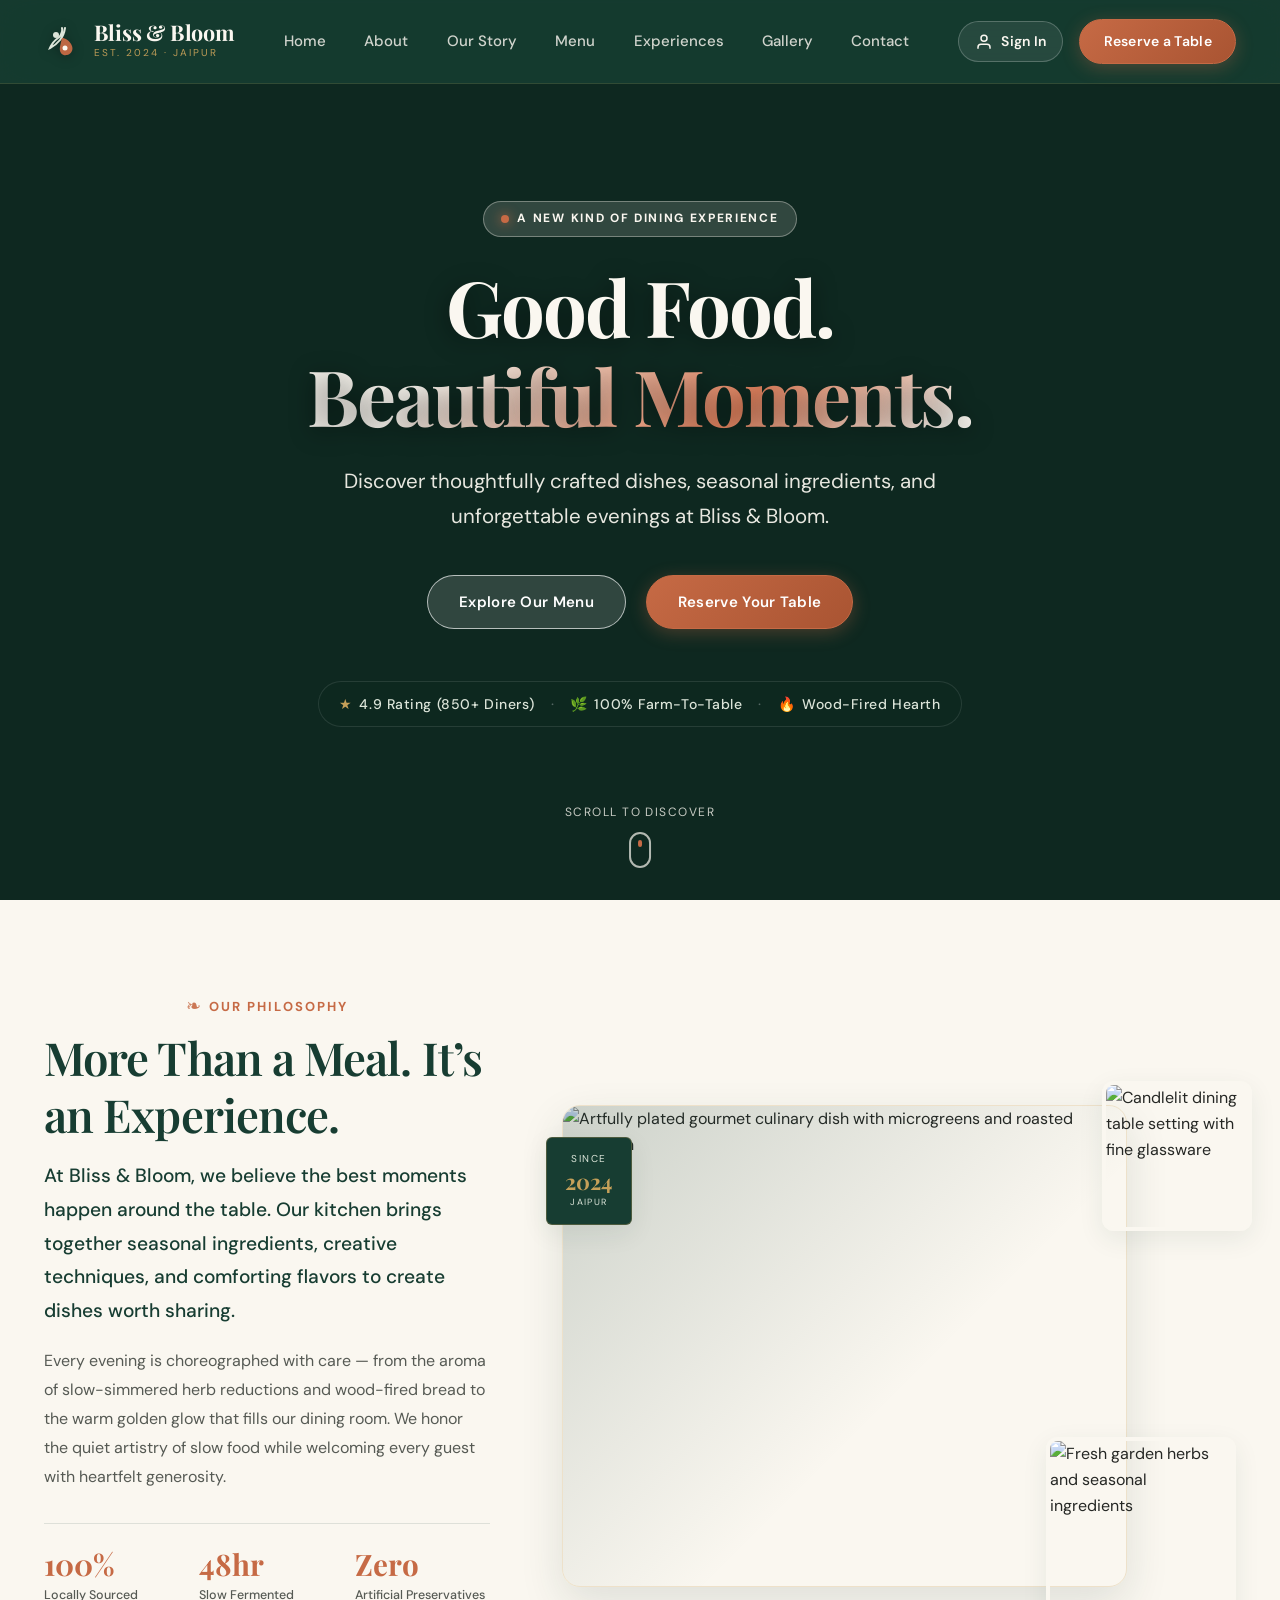
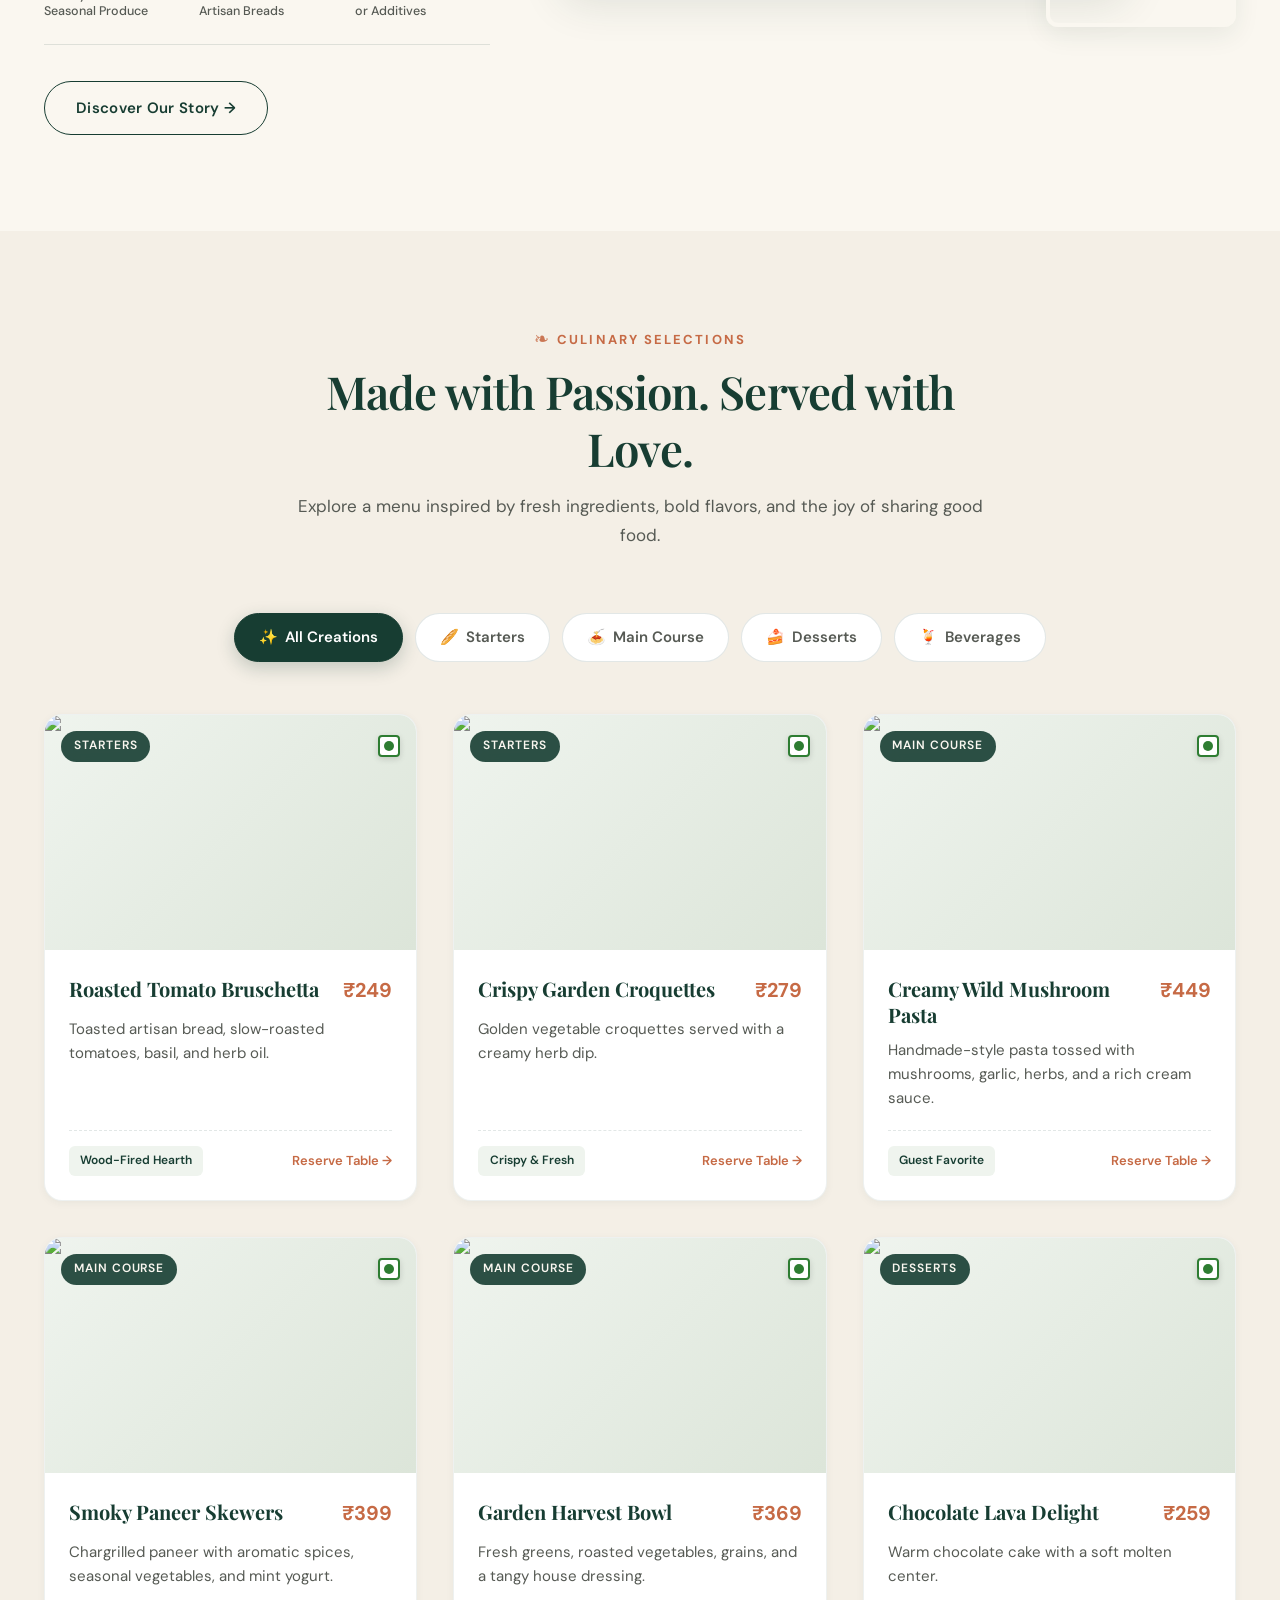
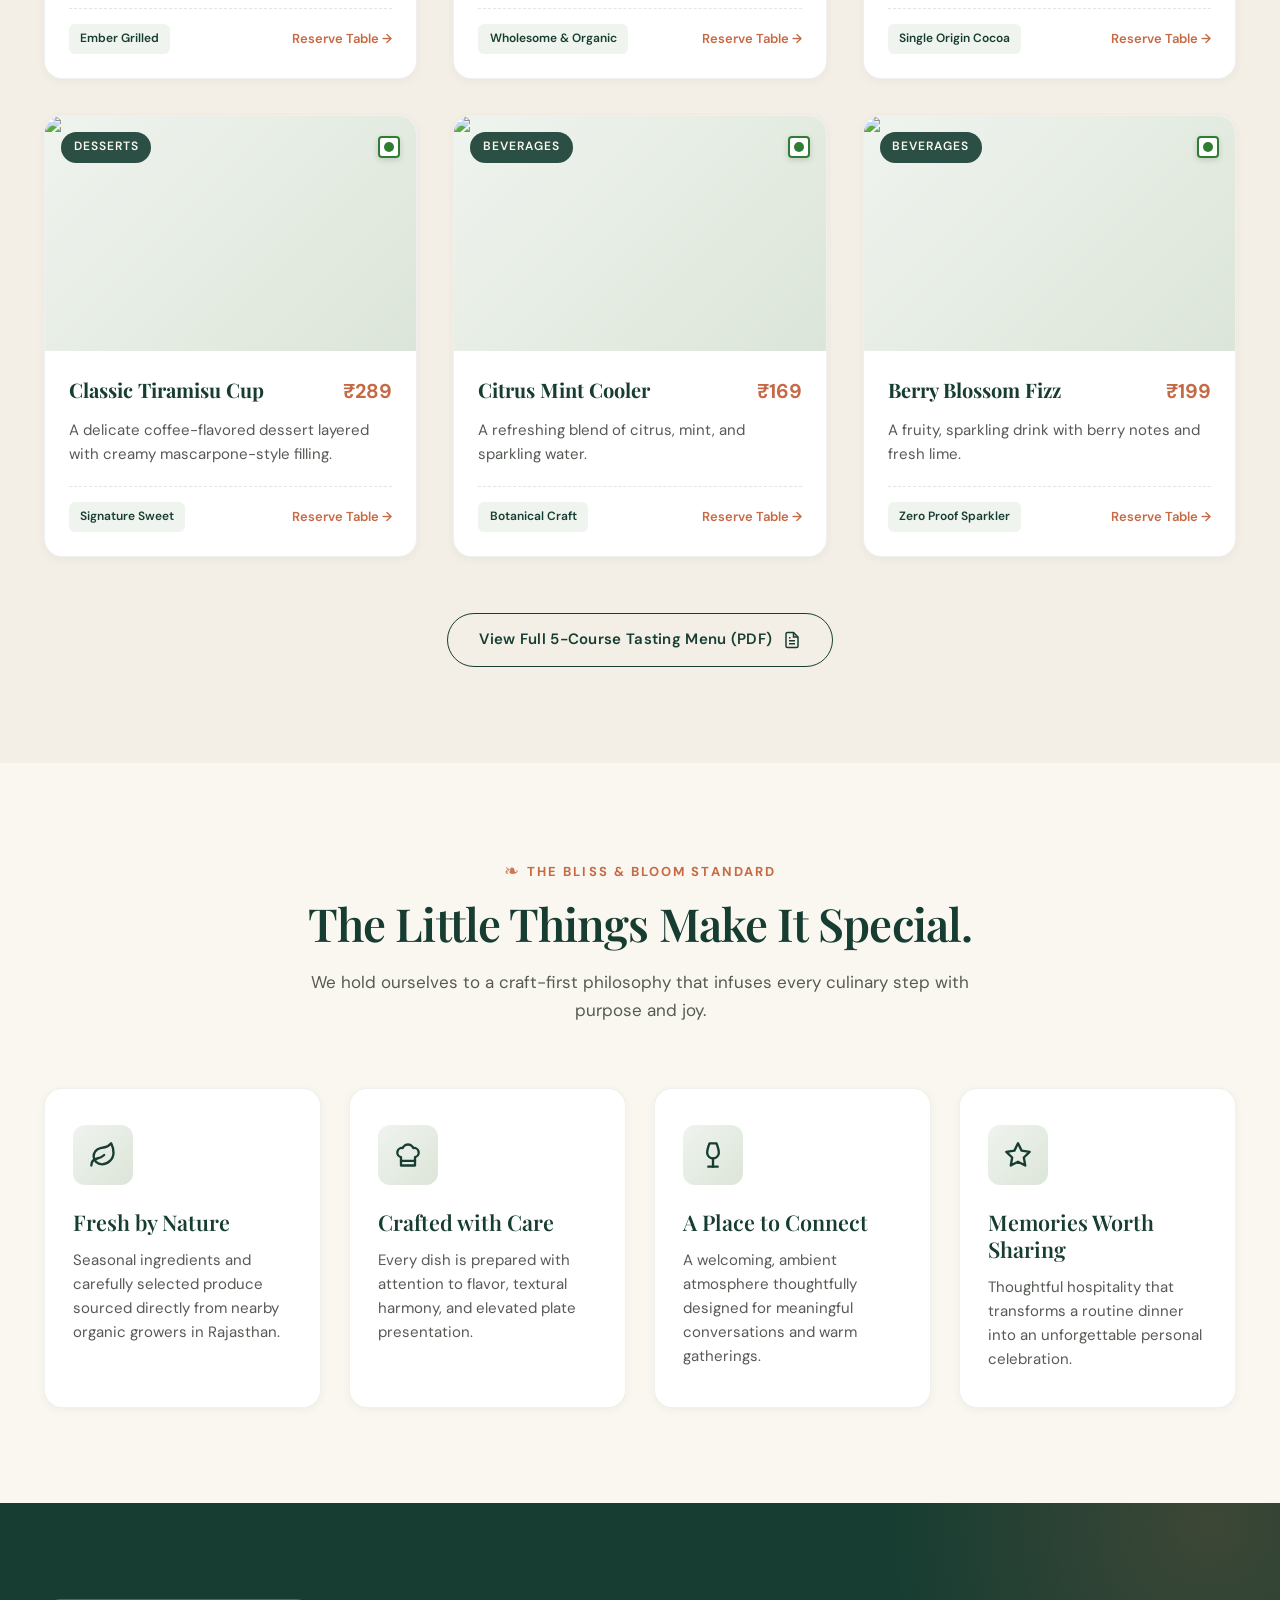
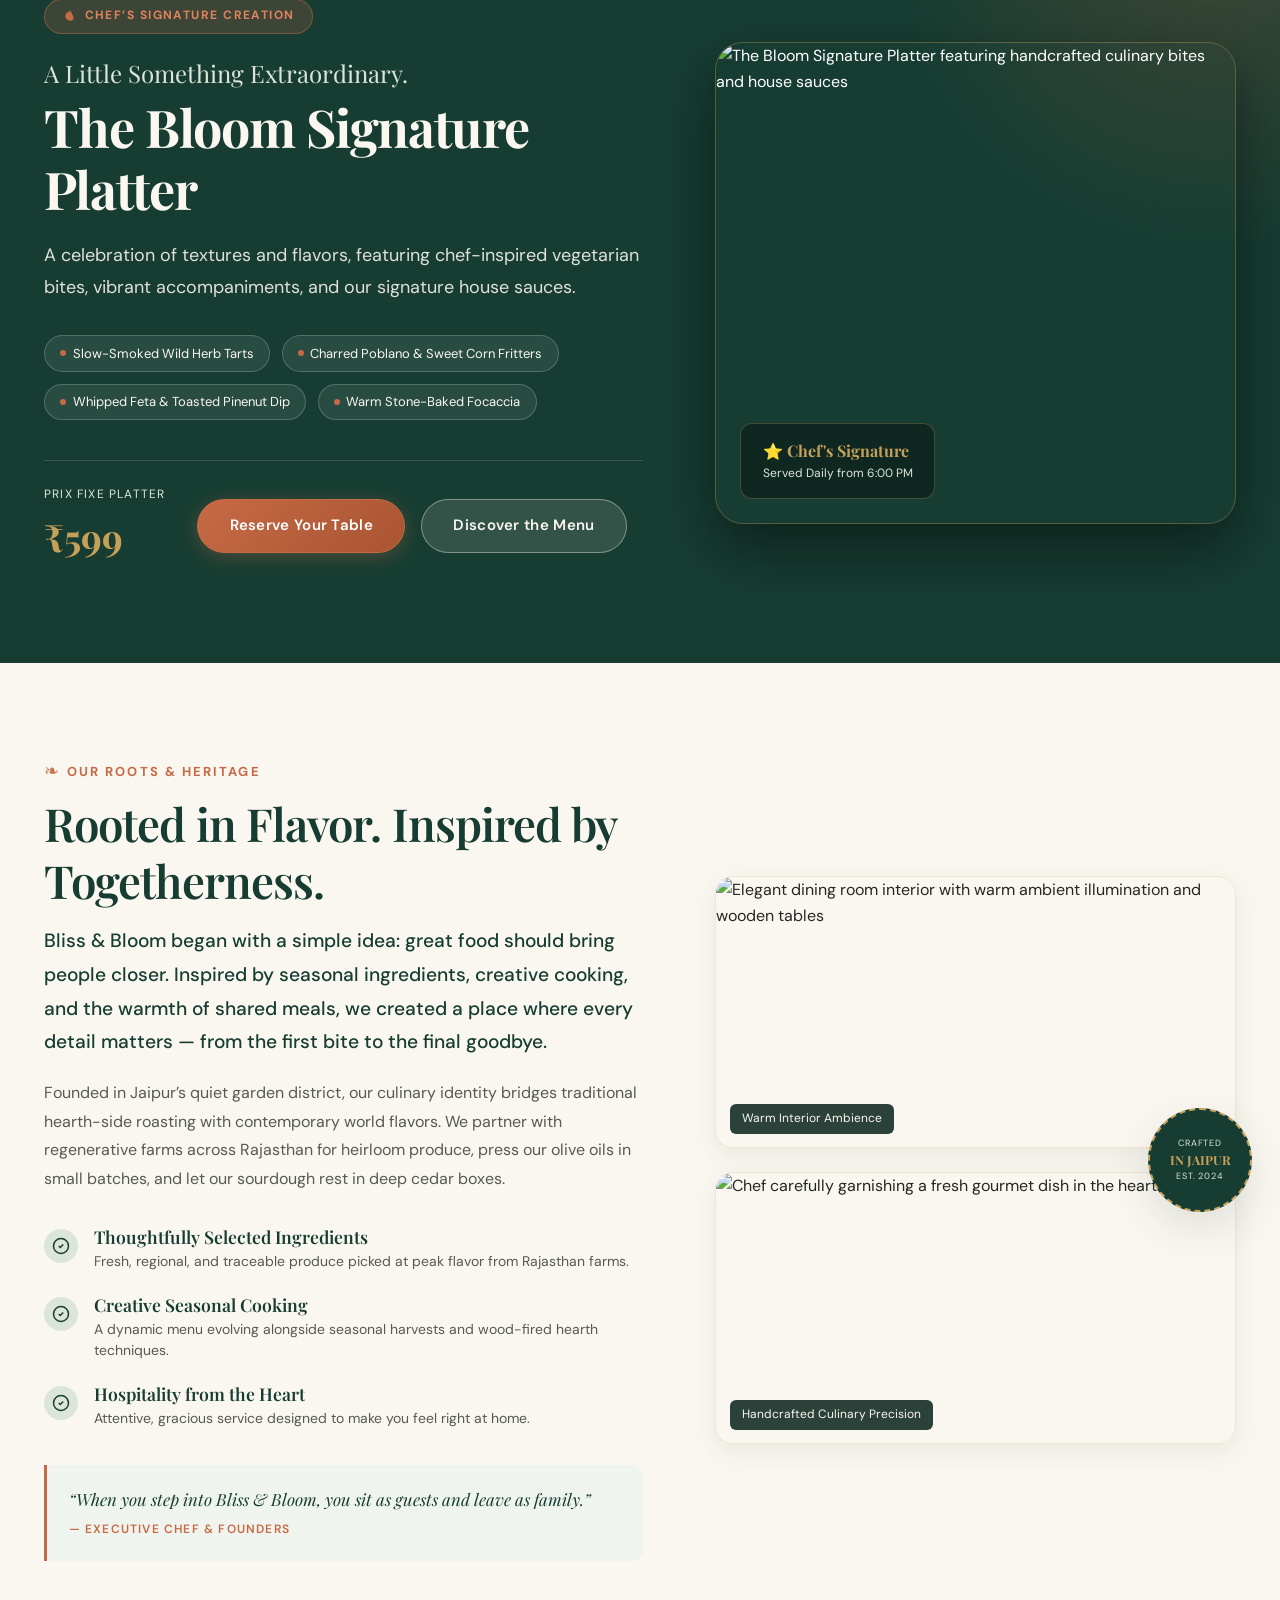
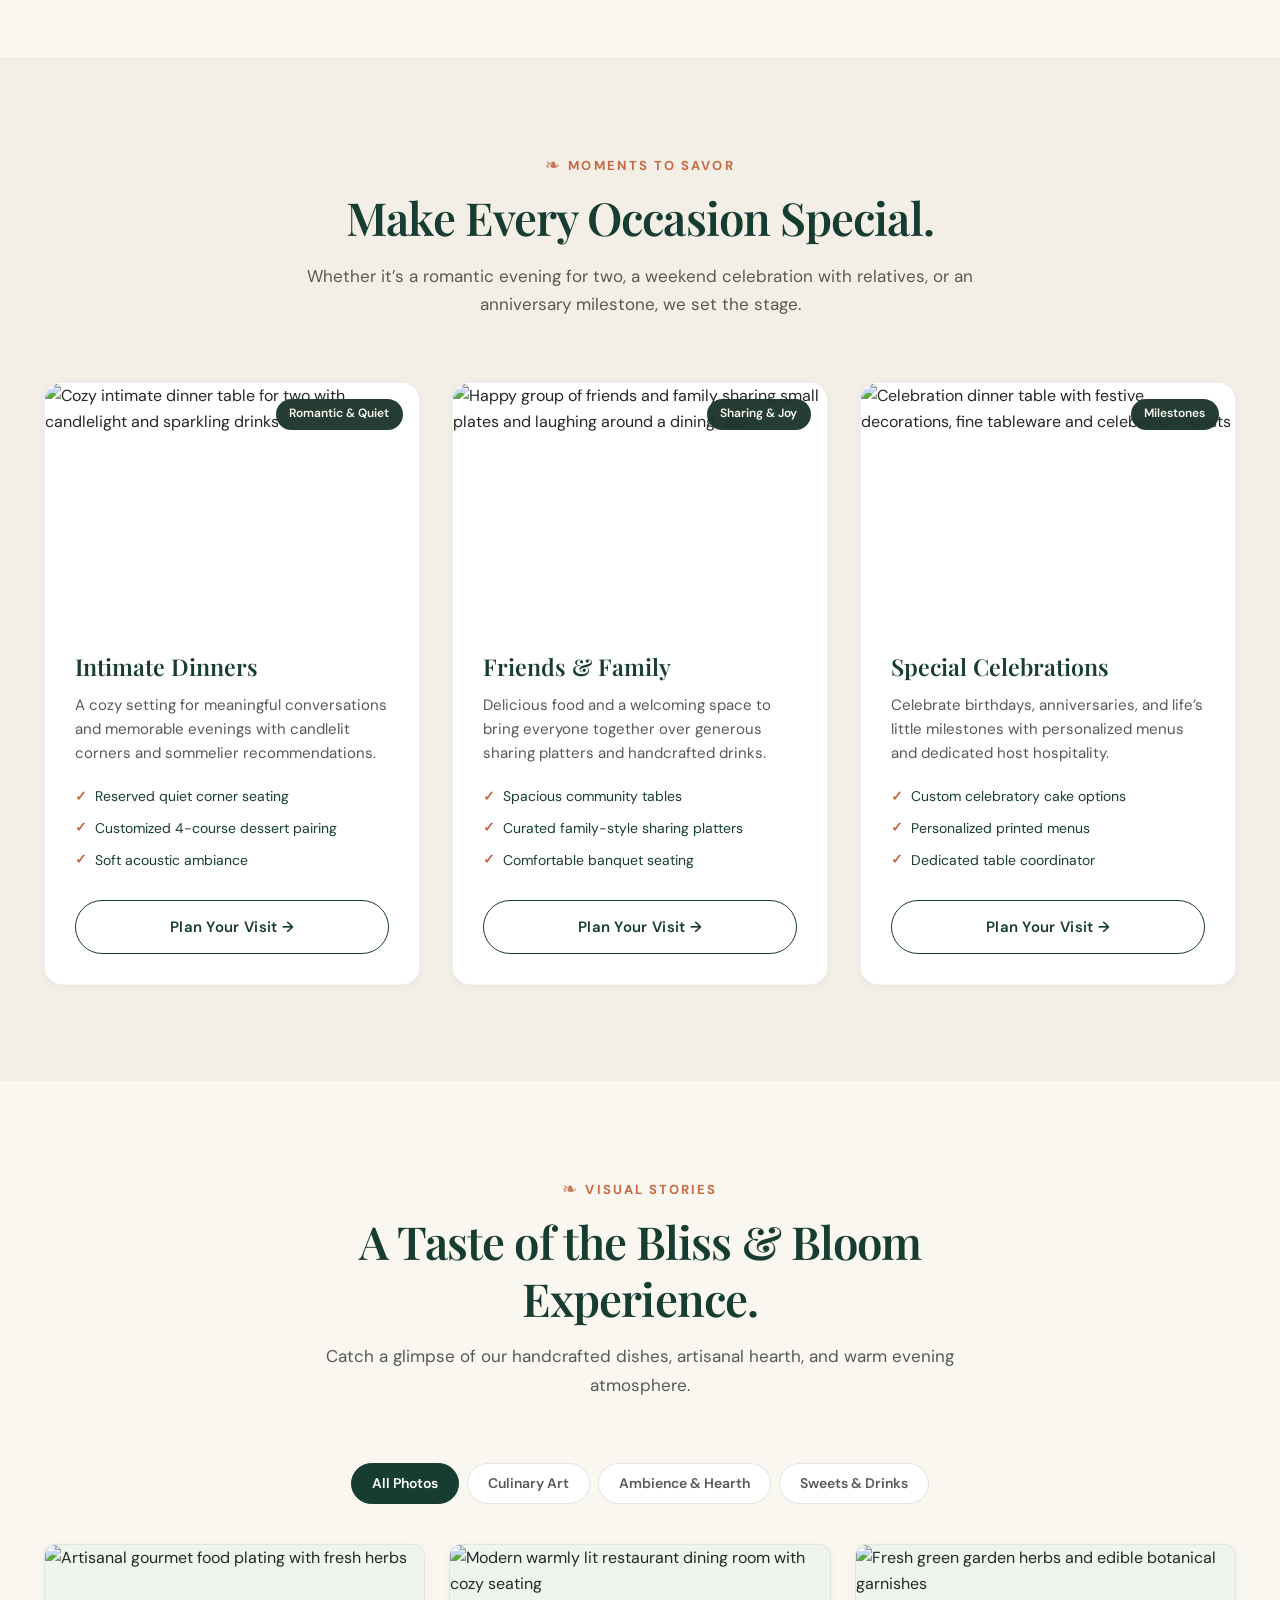
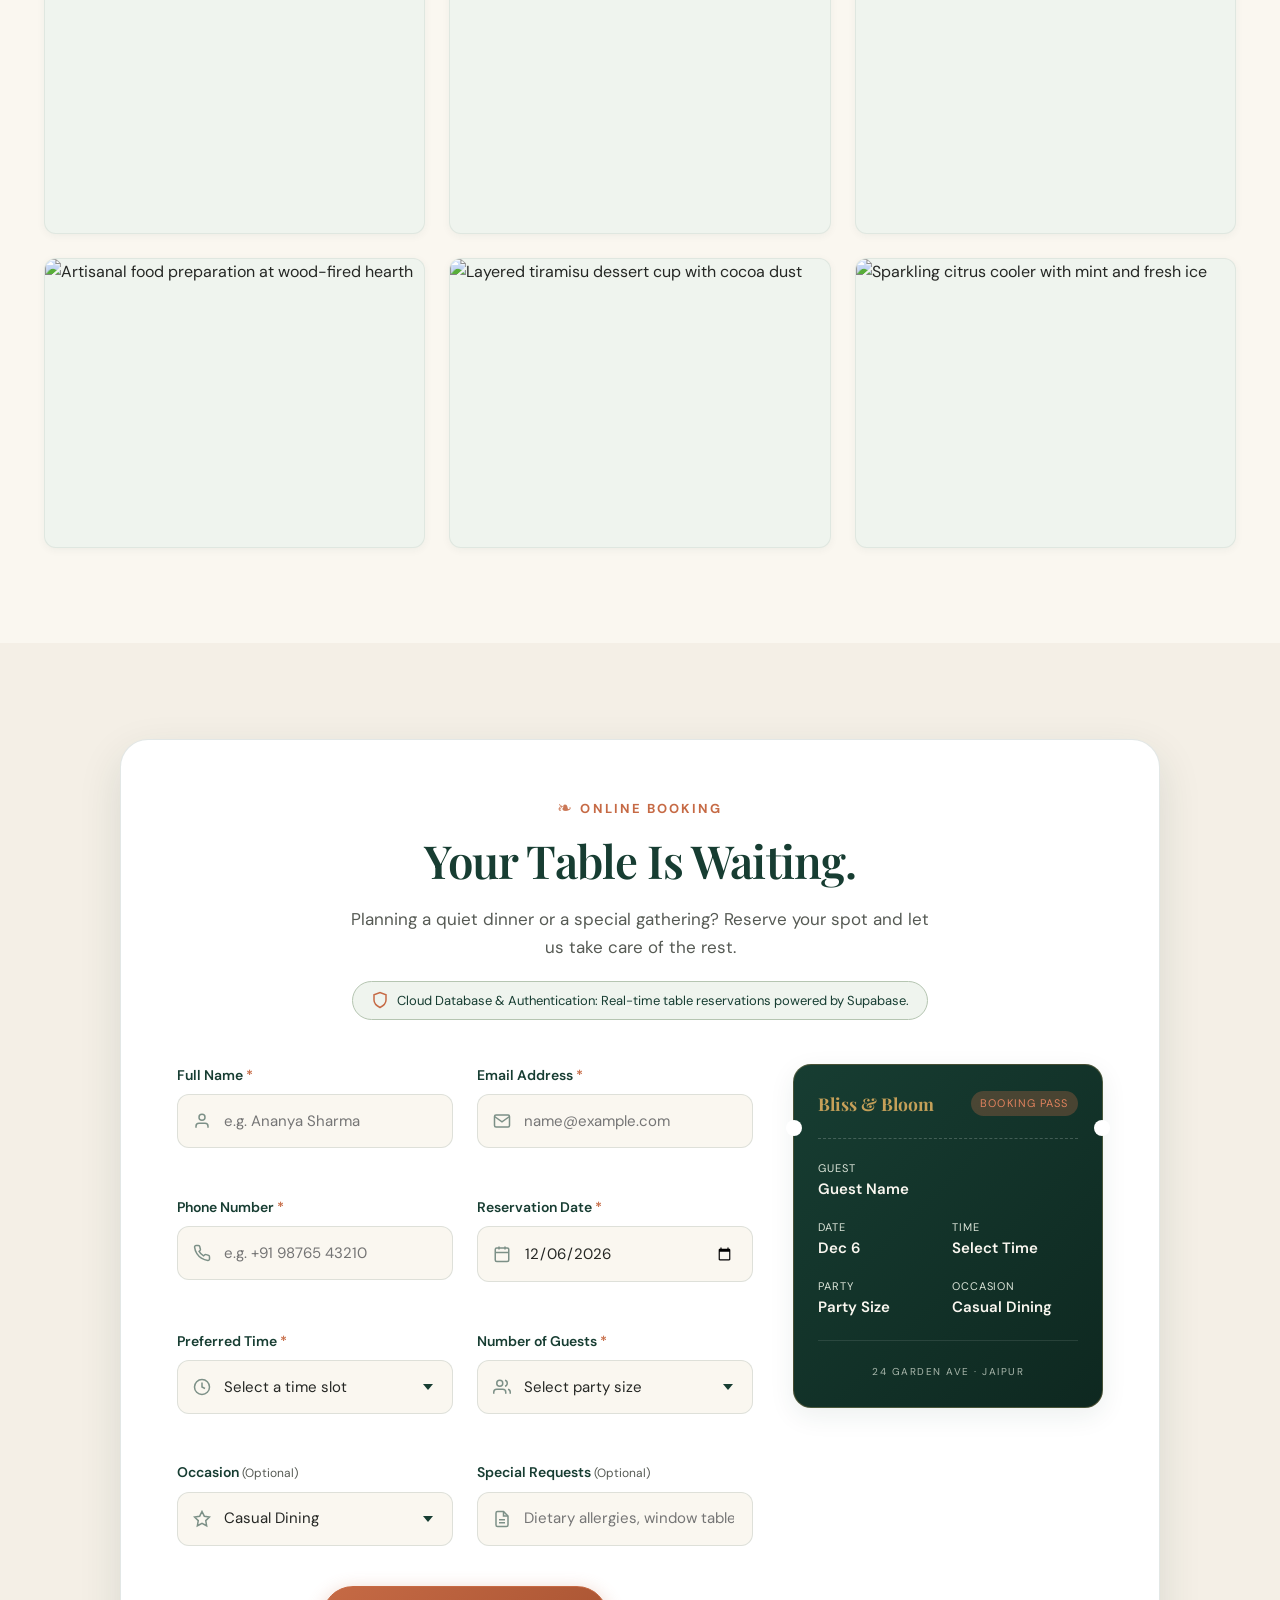
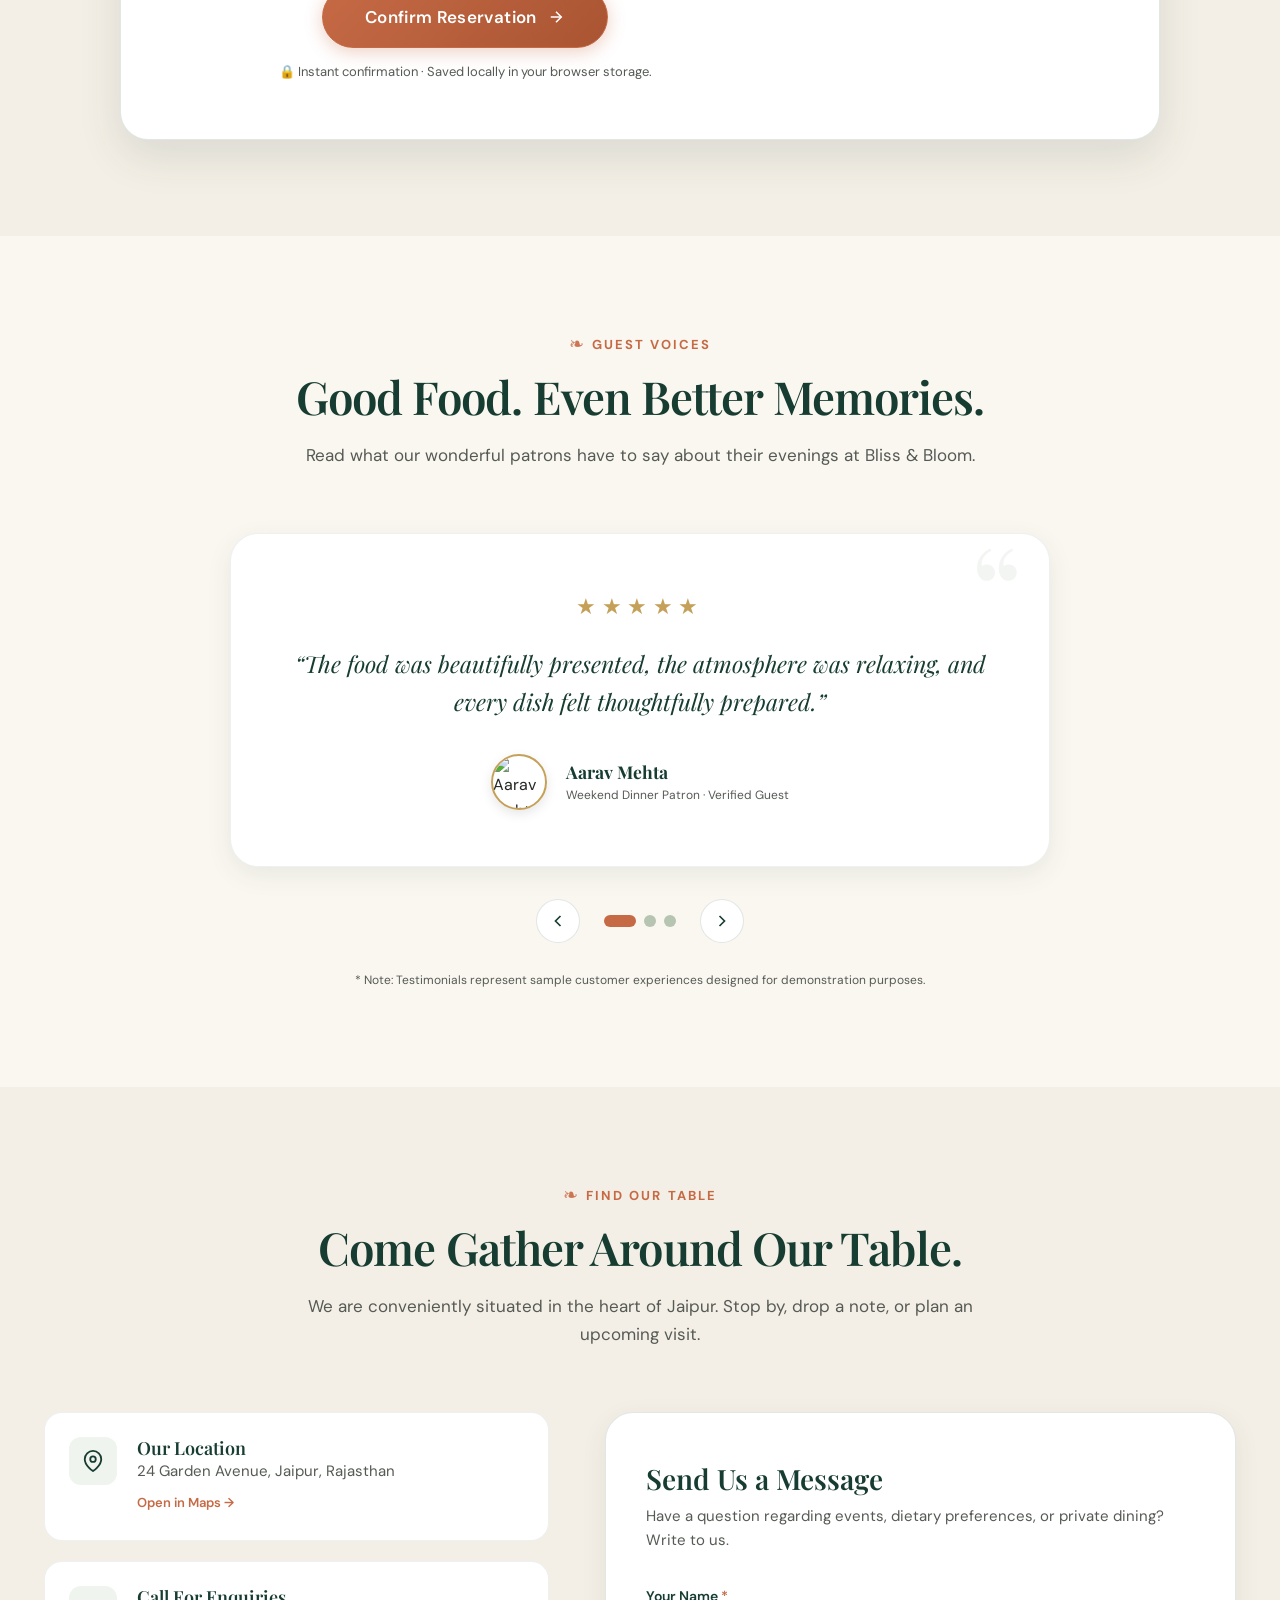
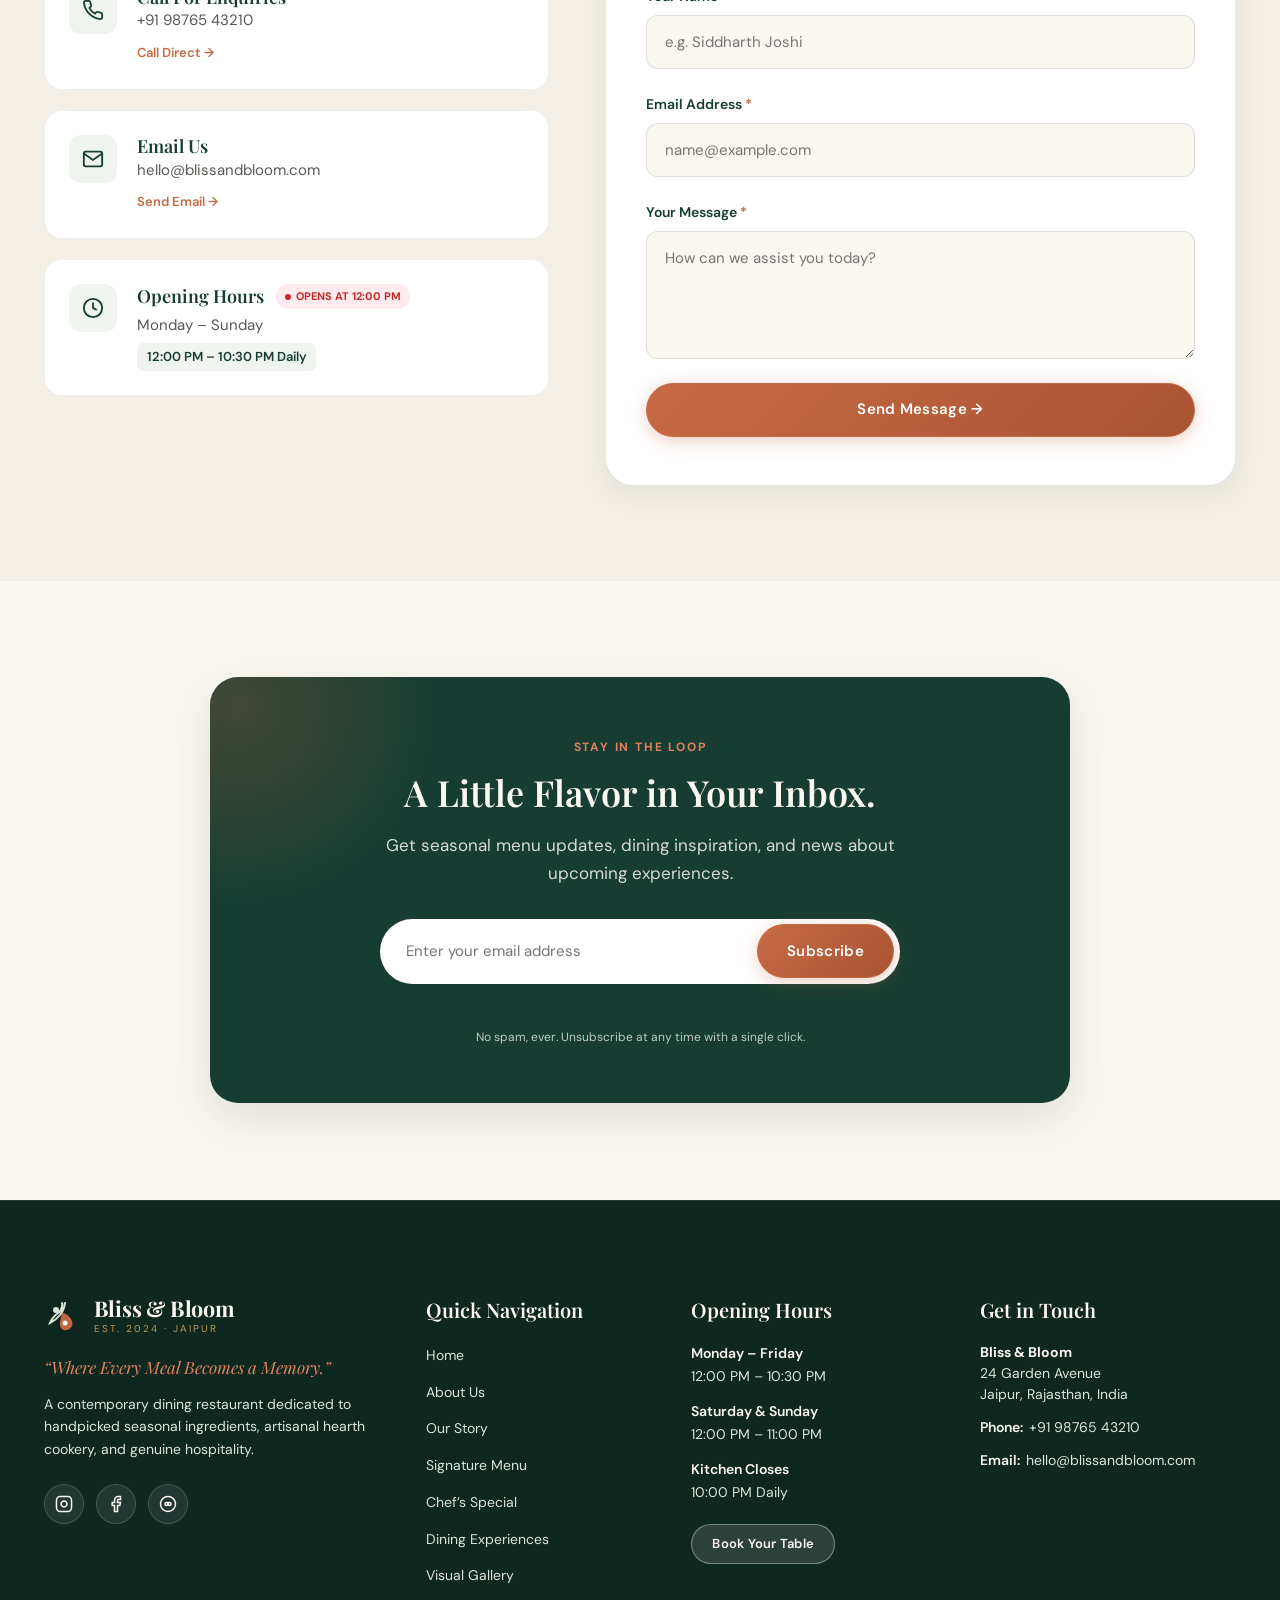
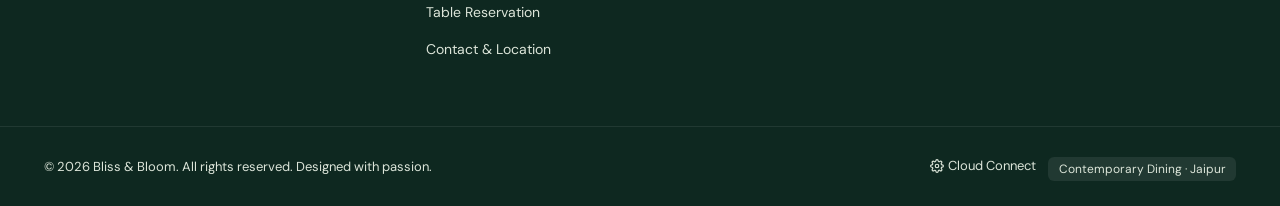
==== commit 54818293: "Implement strict user-specific authentication and authorization with Supabase RLS and remove demo mo" ====
--- a/olive-and-ember/index.html
+++ b/olive-and-ember/index.html
@@ -1111,8 +1111,8 @@
               Planning a quiet dinner or a special gathering? Reserve your spot and let us take care of the rest.
             </p>
             <div class="demo-badge-notice" id="cloud-status-badge">
-              <svg viewBox="0 0 24 24" fill="none" stroke="currentColor" stroke-width="2" class="demo-icon"><circle cx="12" cy="12" r="10"></circle><line x1="12" y1="8" x2="12" y2="12"></line><line x1="12" y1="16" x2="12.01" y2="16"></line></svg>
-              <span id="cloud-status-text">Demo Mode: Reservations saved locally in browser storage. Connect Supabase in Cloud Settings for live database sync.</span>
+              <svg viewBox="0 0 24 24" fill="none" stroke="currentColor" stroke-width="2" class="demo-icon"><path d="M12 22s8-4 8-10V5l-8-3-8 3v7c0 6 8 10 8 10z"></path></svg>
+              <span id="cloud-status-text">Cloud Database &amp; Authentication: Real-time table reservations powered by Supabase.</span>
             </div>
           </div>
 
@@ -1316,13 +1316,13 @@
 
           </div>
 
-          <!-- Stored Demo Reservations Quick View Bar -->
+          <!-- User Bookings Bar -->
           <div class="existing-bookings-bar" id="existing-bookings-bar" style="display: none;">
             <div class="existing-bookings-info">
               <svg viewBox="0 0 24 24" fill="none" stroke="currentColor" stroke-width="2" class="info-icon"><path d="M14 2H6a2 2 0 0 0-2 2v16a2 2 0 0 0 2 2h12a2 2 0 0 0 2-2V8z"></path><polyline points="14 2 14 8 20 8"></polyline><line x1="16" y1="13" x2="8" y2="13"></line><line x1="16" y1="17" x2="8" y2="17"></line><polyline points="10 9 9 9 8 9"></polyline></svg>
-              <span id="existing-bookings-text">You have 0 saved demo bookings.</span>
-            </div>
-            <button type="button" class="btn btn-text" id="clear-bookings-btn">Clear demo history</button>
+              <span id="existing-bookings-text">Signed in. You have active table reservations.</span>
+            </div>
+            <button type="button" class="btn btn-text" id="view-user-bookings-btn">View My Bookings &rarr;</button>
           </div>
 
         </div>
@@ -1599,11 +1599,11 @@
 
             <div class="form-alert-success newsletter-success-alert" id="newsletter-success-alert" style="display: none;" role="alert">
               <svg viewBox="0 0 24 24" fill="none" stroke="currentColor" stroke-width="2" class="alert-icon"><path d="M22 11.08V12a10 10 0 1 1-5.93-9.14"></path><polyline points="22 4 12 14.01 9 11.01"></polyline></svg>
-              <span>Thank you for subscribing! (Demo subscription simulated).</span>
+              <span>Thank you for subscribing! Your email has been added to our guest newsletter list.</span>
             </div>
 
             <p class="newsletter-note">
-              No spam, ever. Unsubscribe at any time. Treated as a front-end demo.
+              No spam, ever. Unsubscribe at any time with a single click.
             </p>
           </div>
         </div>
@@ -1722,7 +1722,7 @@
             <svg viewBox="0 0 24 24" fill="none" stroke="currentColor" stroke-width="2" style="width: 14px; height: 14px; display: inline-block; vertical-align: middle; margin-right: 4px;"><circle cx="12" cy="12" r="3"></circle><path d="M19.4 15a1.65 1.65 0 0 0 .33 1.82l.06.06a2 2 0 0 1 0 2.83 2 2 0 0 1-2.83 0l-.06-.06a1.65 1.65 0 0 0-1.82-.33 1.65 1.65 0 0 0-1 1.51V21a2 2 0 0 1-2 2 2 2 0 0 1-2-2v-.09A1.65 1.65 0 0 0 9 19.4a1.65 1.65 0 0 0-1.82.33l-.06.06a2 2 0 0 1-2.83 0 2 2 0 0 1 0-2.83l.06-.06a1.65 1.65 0 0 0 .33-1.82 1.65 1.65 0 0 0-1.51-1H3a2 2 0 0 1-2-2 2 2 0 0 1 2-2h.09A1.65 1.65 0 0 0 4.6 9a1.65 1.65 0 0 0-.33-1.82l-.06-.06a2 2 0 0 1 0-2.83 2 2 0 0 1 2.83 0l.06.06a1.65 1.65 0 0 0 1.82.33H9a1.65 1.65 0 0 0 1-1.51V3a2 2 0 0 1 2-2 2 2 0 0 1 2 2v.09a1.65 1.65 0 0 0 1 1.51 1.65 1.65 0 0 0 1.82-.33l.06-.06a2 2 0 0 1 2.83 0 2 2 0 0 1 0 2.83l-.06.06a1.65 1.65 0 0 0-.33 1.82V9a1.65 1.65 0 0 0 1.51 1H21a2 2 0 0 1 2 2 2 2 0 0 1-2 2h-.09a1.65 1.65 0 0 0-1.51 1z"></path></svg>
             Cloud Connect
           </button>
-          <span class="demo-tag">Demonstration Restaurant Project</span>
+          <span class="demo-tag">Contemporary Dining · Jaipur</span>
         </div>
       </div>
     </div>
@@ -1826,8 +1826,8 @@
           <button type="button" class="btn btn-outline" id="close-modal-action-btn">Done</button>
         </div>
 
-        <p class="confirmation-disclaimer">
-          * Demo Notice: This reservation is saved locally on your device for demo purposes.
+        <p class="confirmation-disclaimer" id="confirmation-disclaimer-text">
+          A confirmation summary has been registered to your reservation record.
         </p>
       </div>
     </div>
@@ -1893,7 +1893,7 @@
       <!-- Cloud status callout -->
       <div class="cloud-mode-banner" id="auth-cloud-mode-banner">
         <span class="cloud-status-dot"></span>
-        <span id="auth-cloud-mode-text">Checking Supabase connection...</span>
+        <span id="auth-cloud-mode-text">Supabase Secure Authentication</span>
       </div>
 
       <!-- Tabs -->
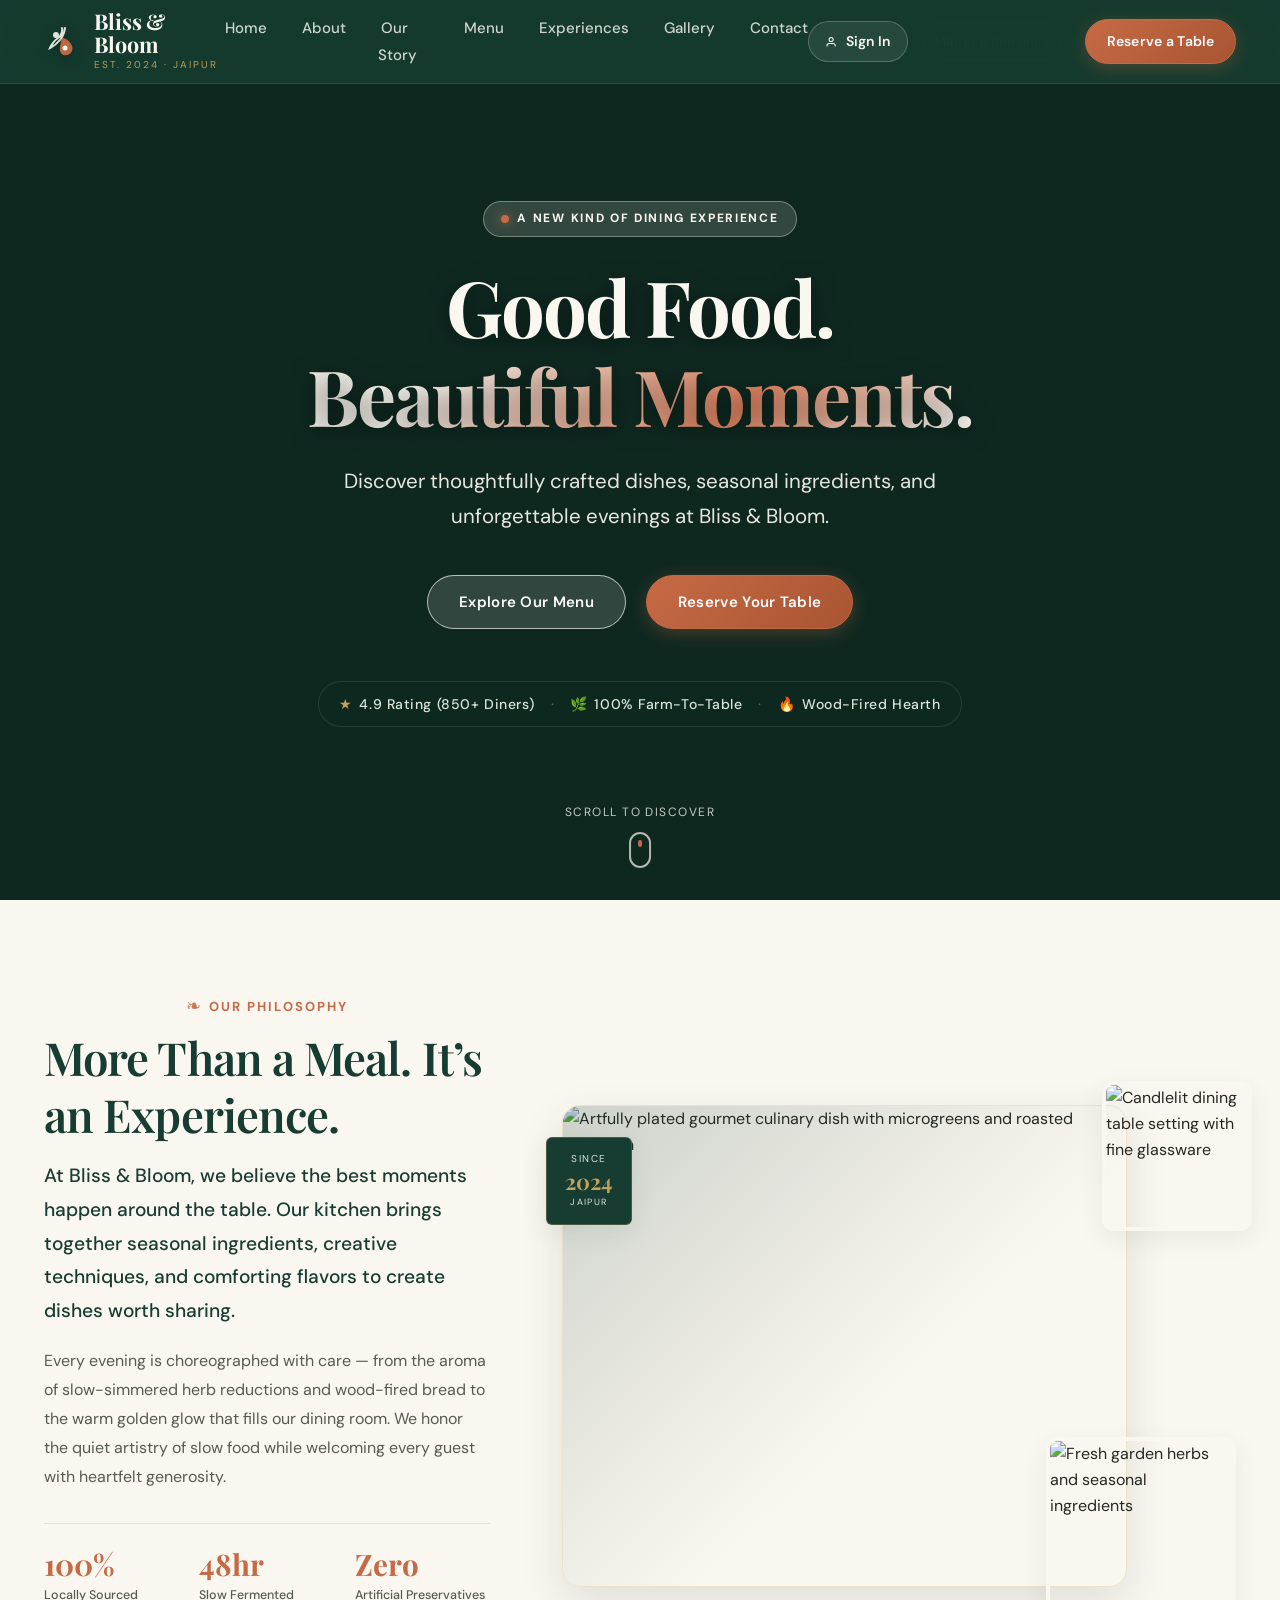
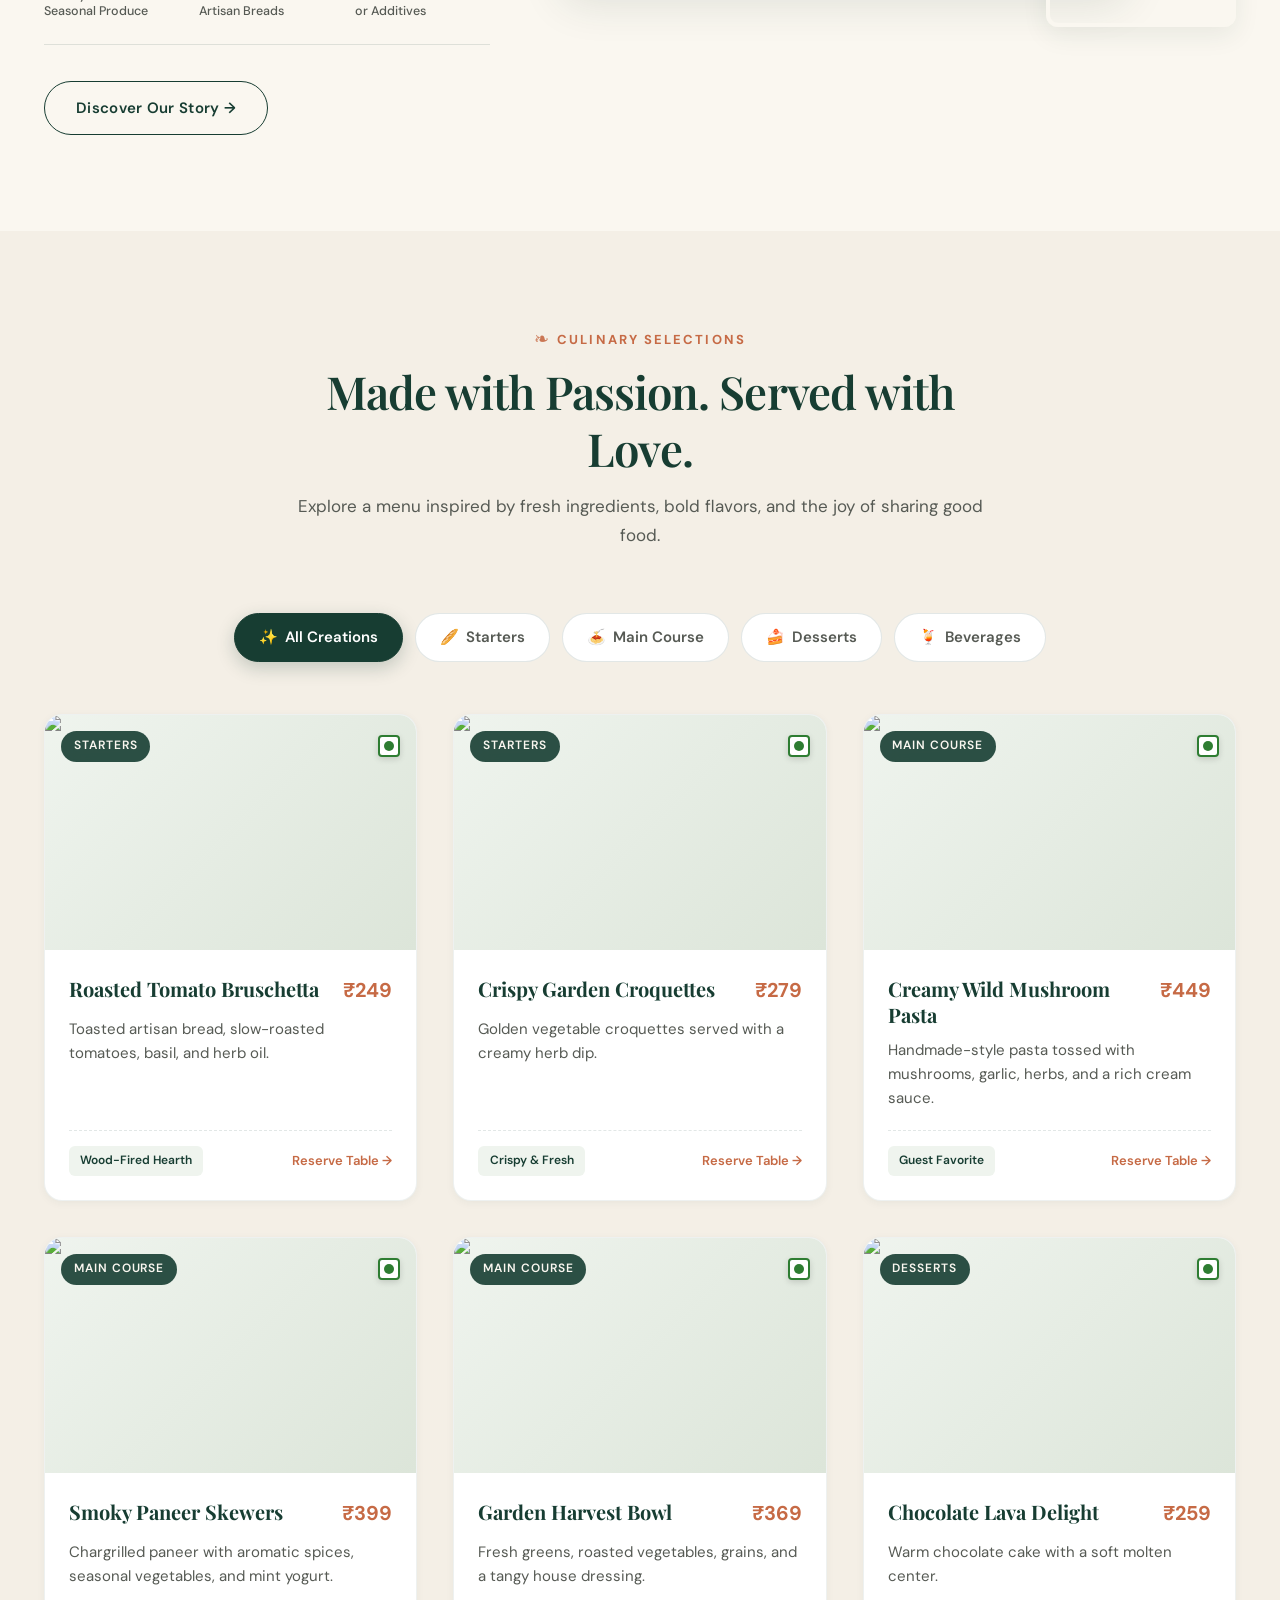
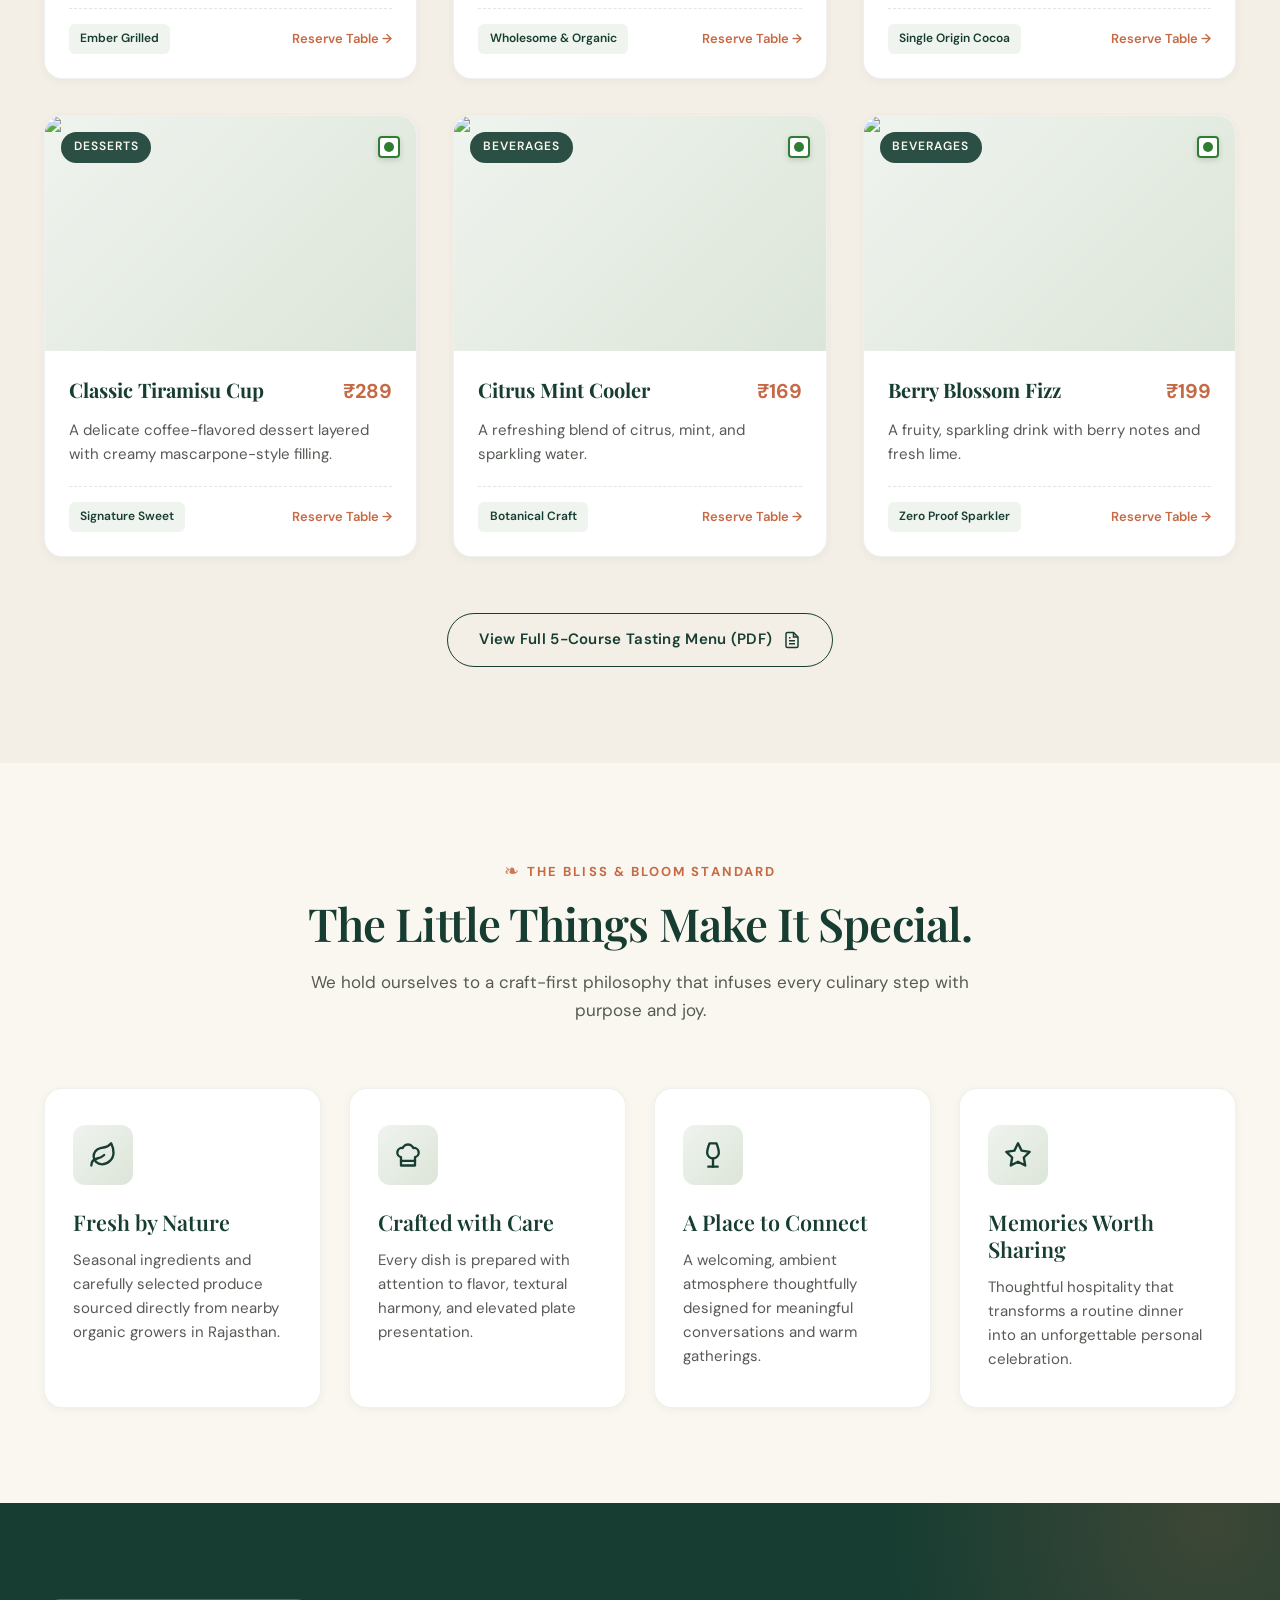
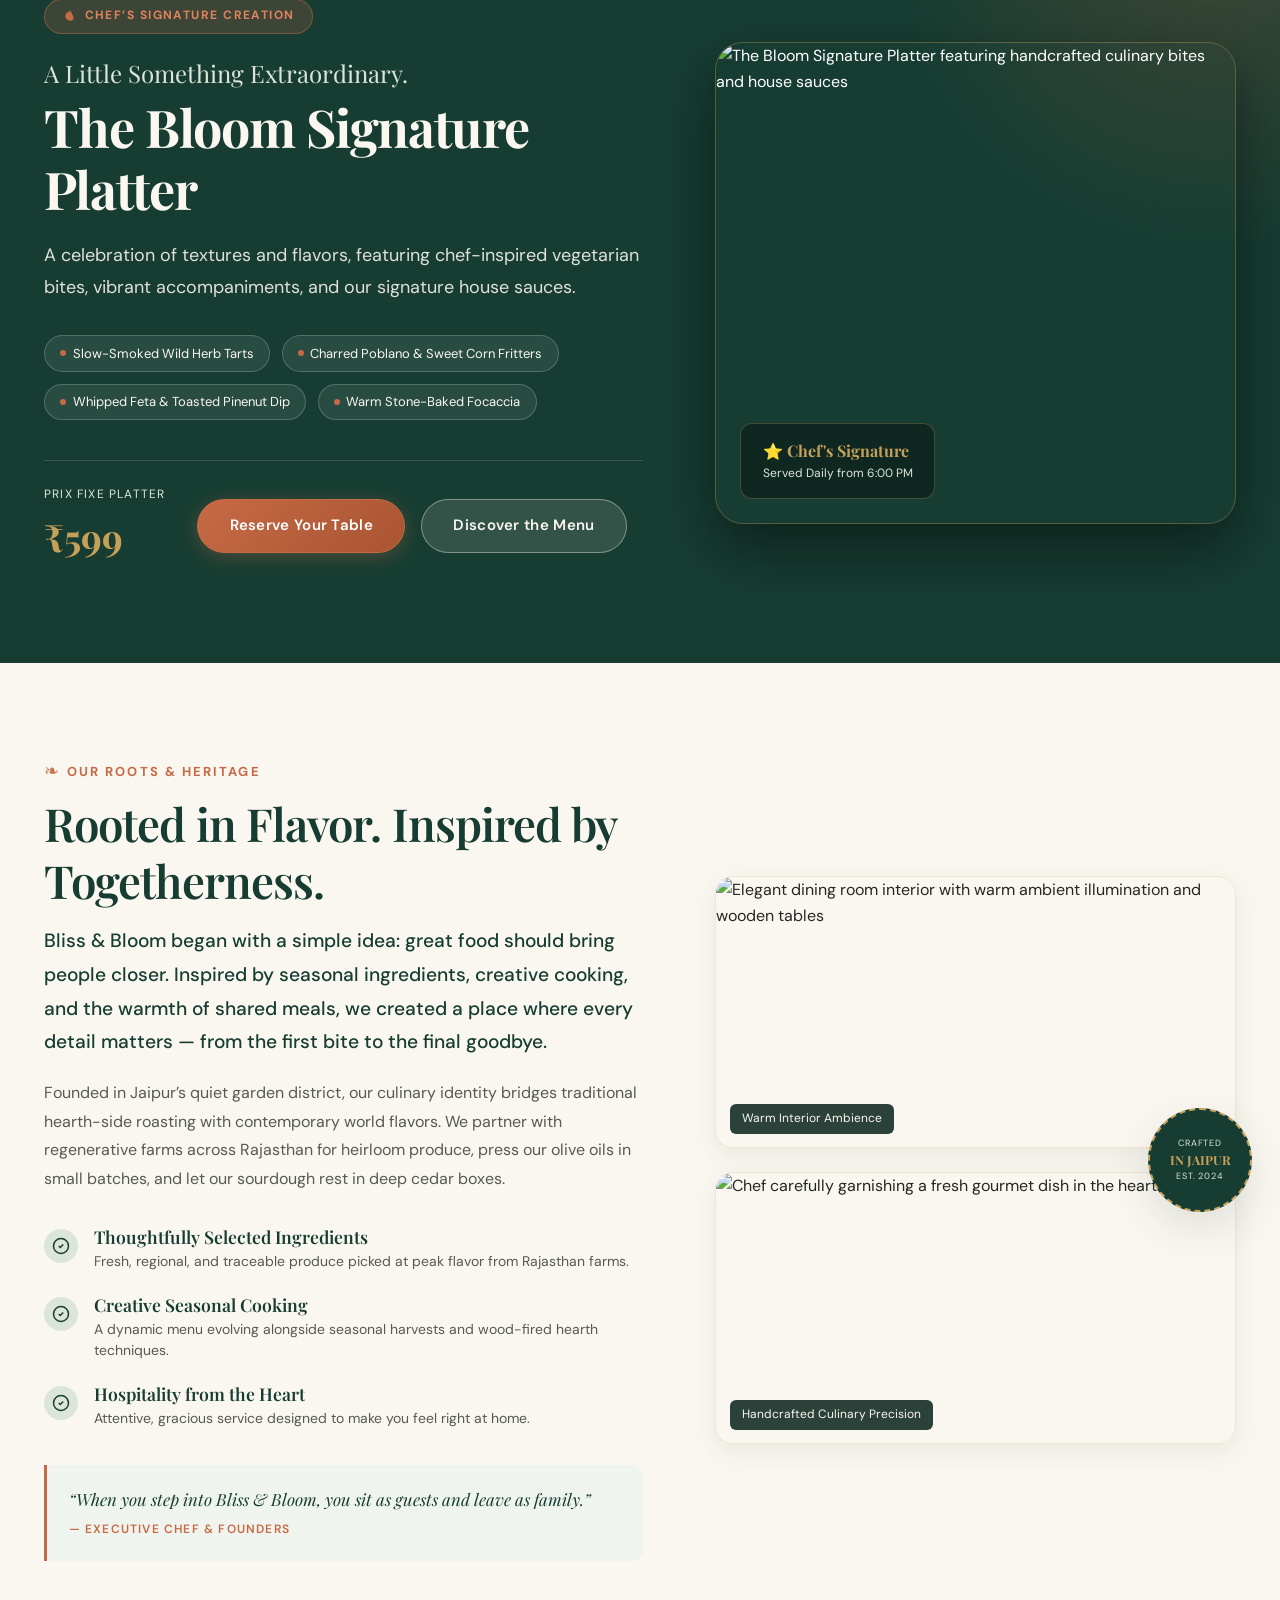
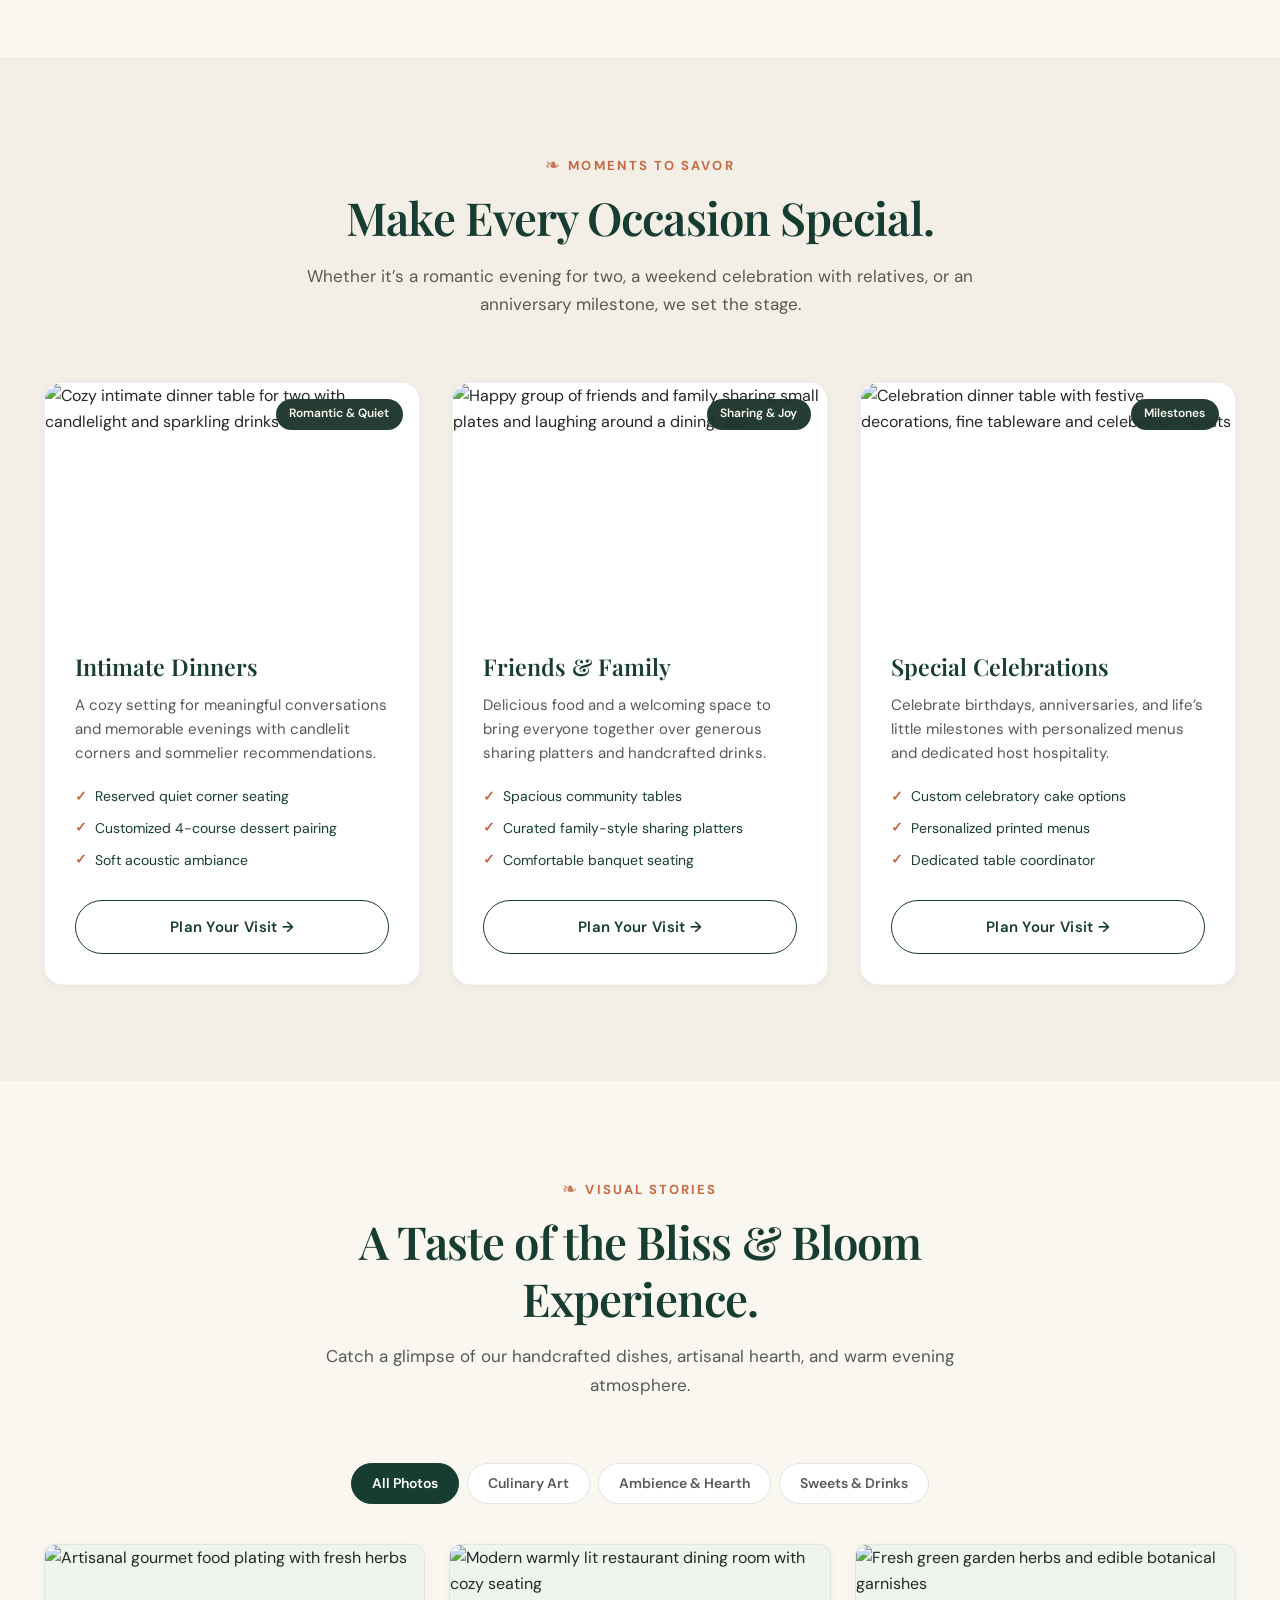
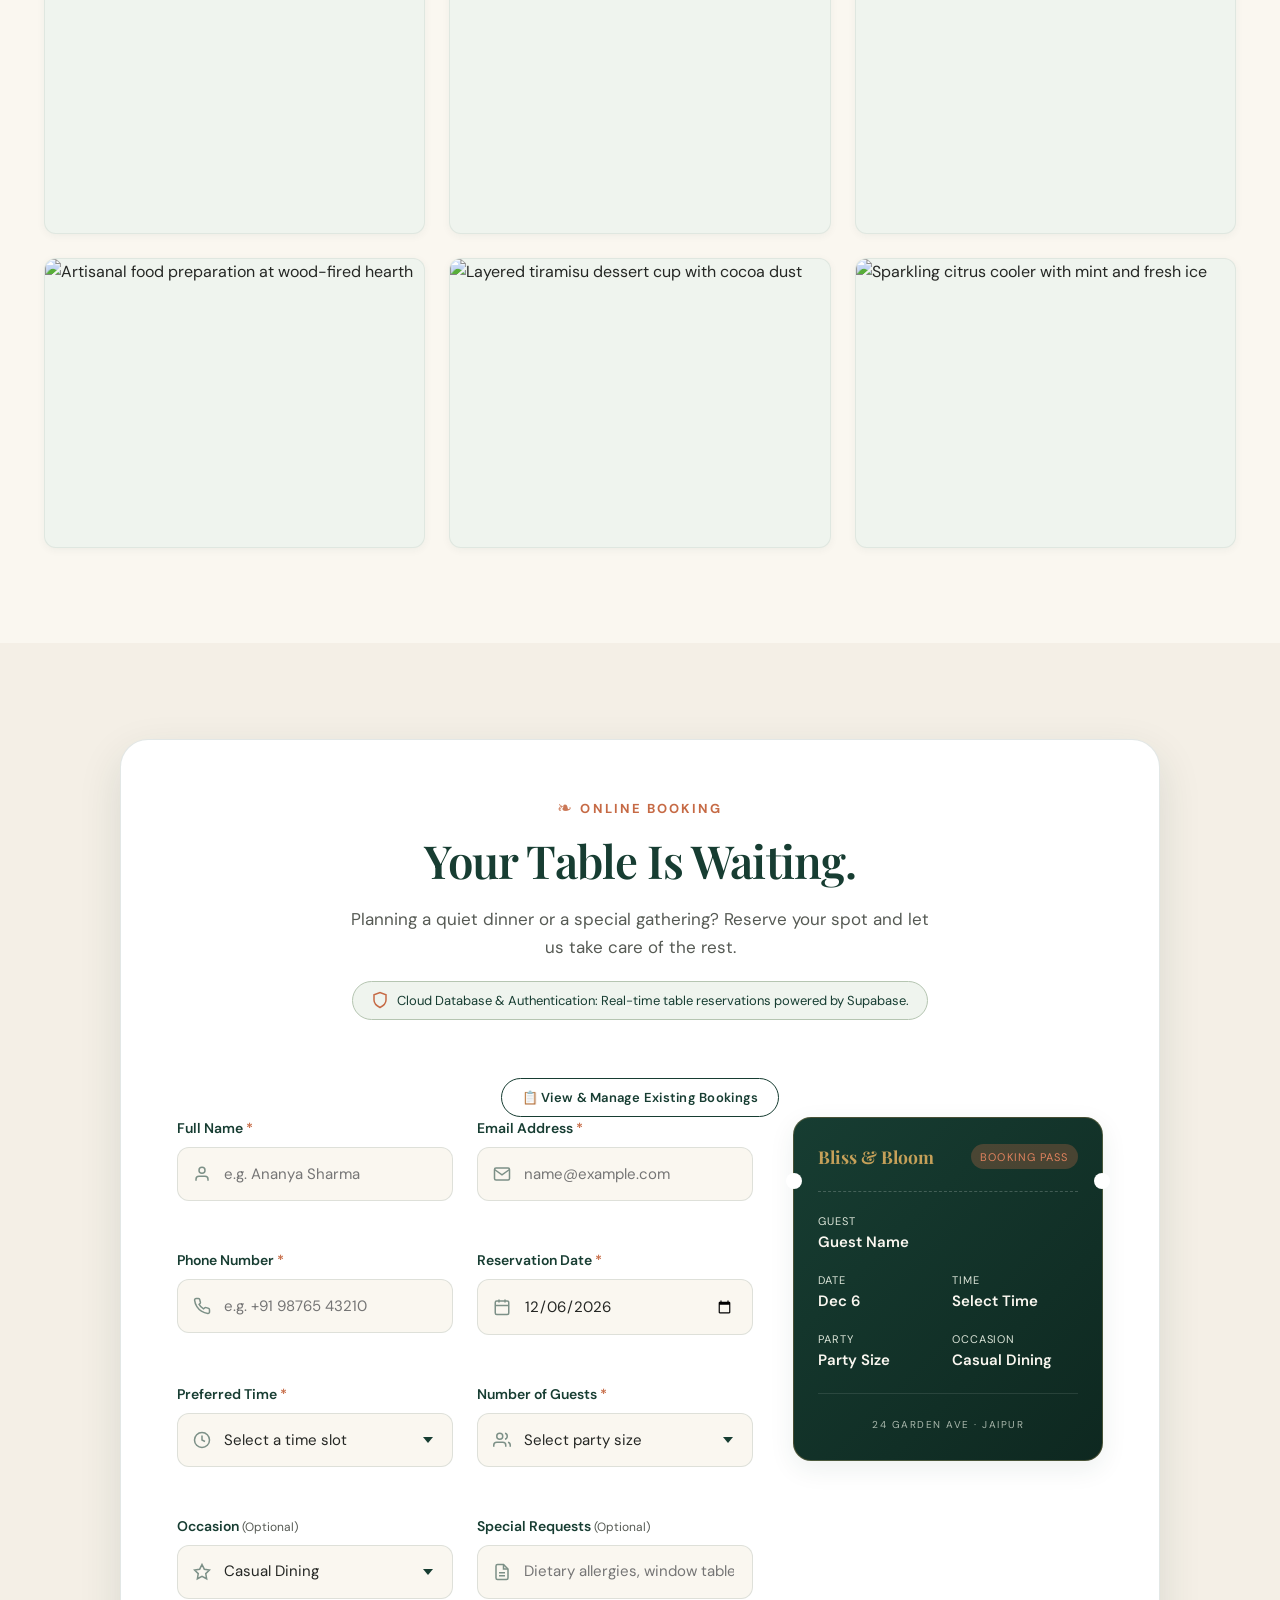
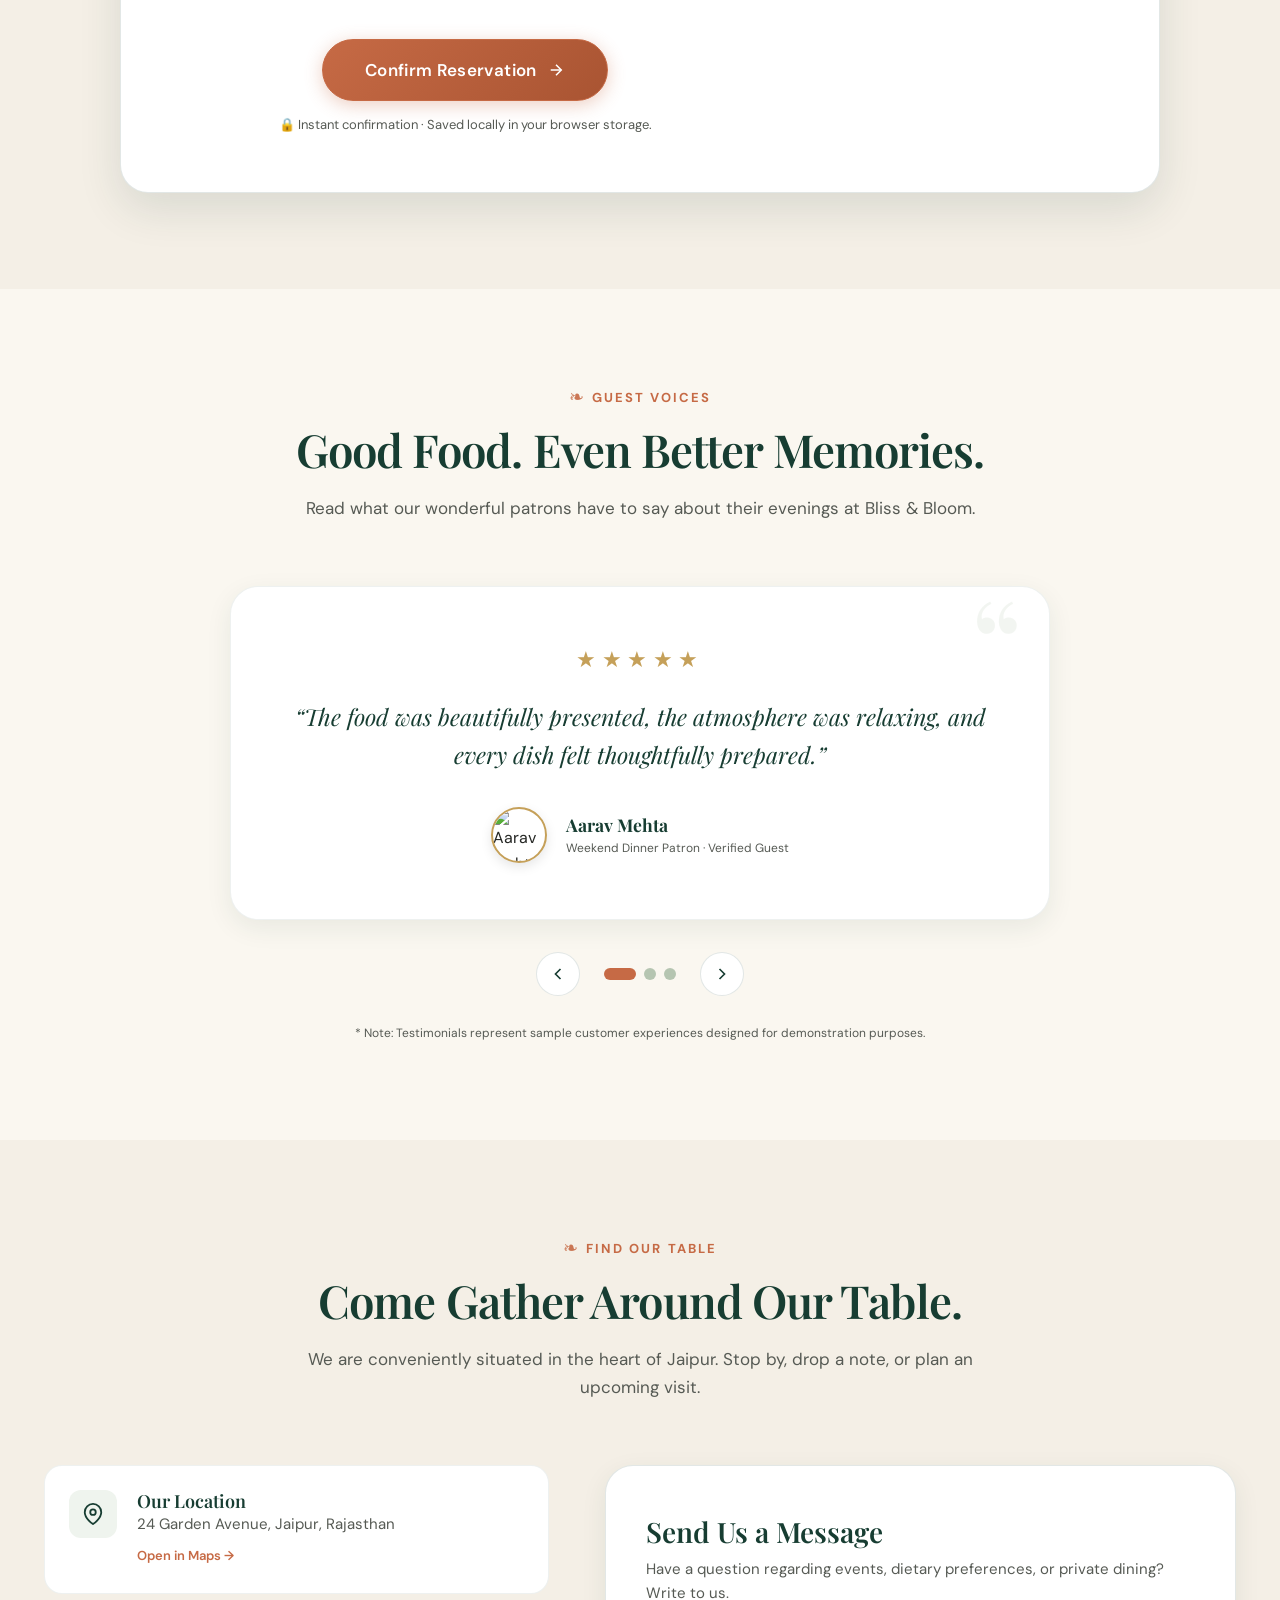
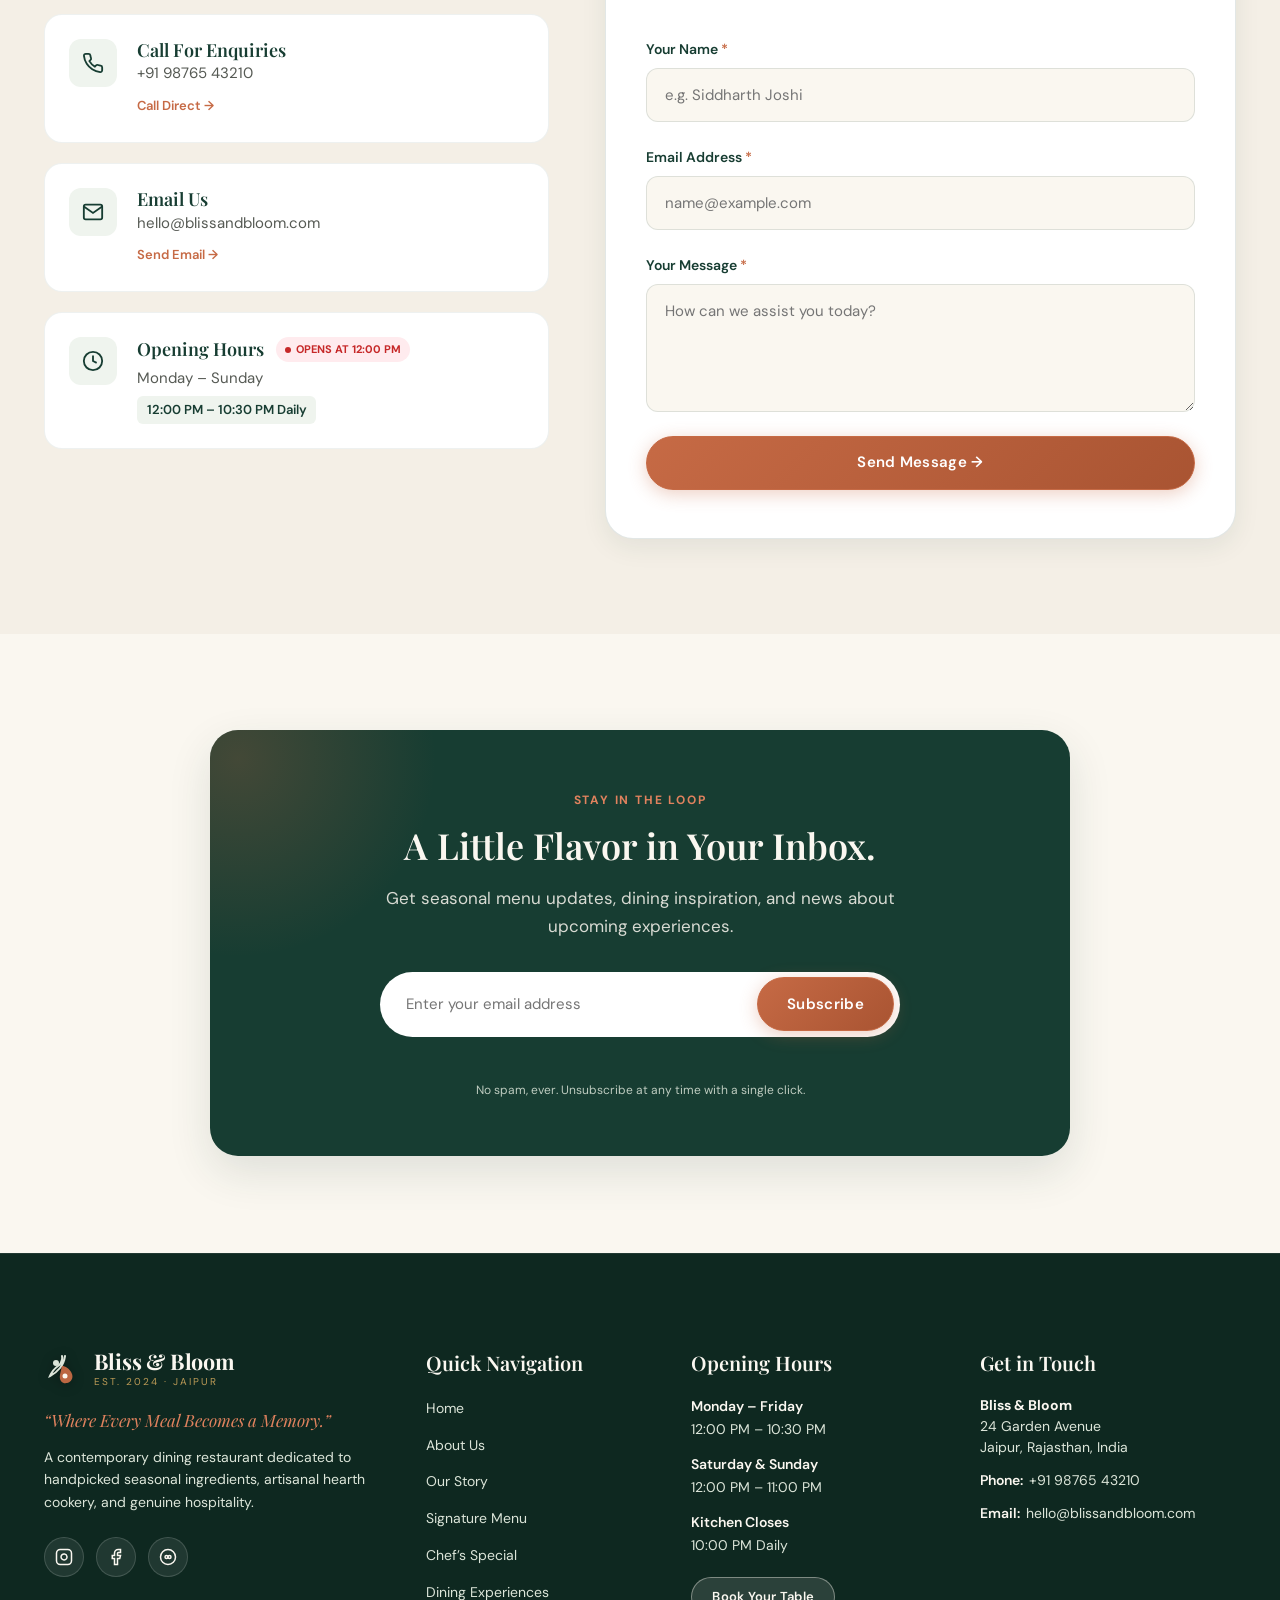
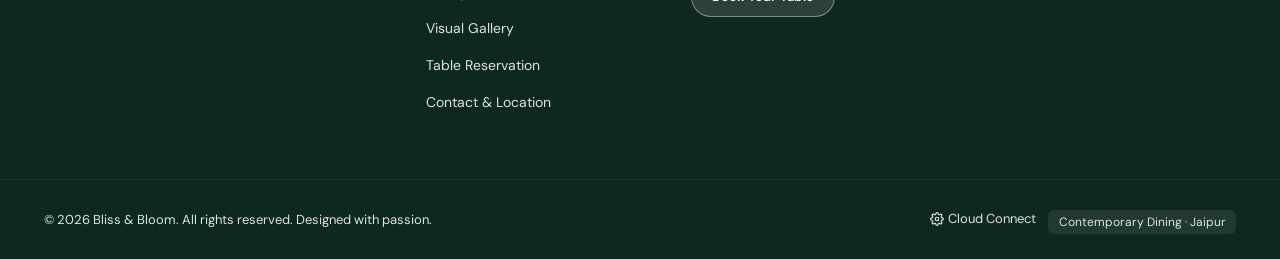
==== commit caae9bf7: "Implement full CRUD operations (Read, Update, Delete) for table reservations with Supabase" ====
--- a/olive-and-ember/index.html
+++ b/olive-and-ember/index.html
@@ -102,6 +102,7 @@
           </div>
         </div>
 
+        <button type="button" class="btn btn-outline btn-nav btn-manage-bookings" id="header-manage-reservations-btn">Manage Bookings</button>
         <a href="#reservation" class="btn btn-primary btn-nav">Reserve a Table</a>
         
         <!-- Mobile Menu Hamburger Button -->
@@ -1114,6 +1115,11 @@
               <svg viewBox="0 0 24 24" fill="none" stroke="currentColor" stroke-width="2" class="demo-icon"><path d="M12 22s8-4 8-10V5l-8-3-8 3v7c0 6 8 10 8 10z"></path></svg>
               <span id="cloud-status-text">Cloud Database &amp; Authentication: Real-time table reservations powered by Supabase.</span>
             </div>
+            <div style="margin-top: 0.85rem; display: flex; justify-content: center; gap: 0.75rem; flex-wrap: wrap;">
+              <button type="button" class="btn btn-outline btn-sm" id="section-view-reservations-btn">
+                📋 View &amp; Manage Existing Bookings
+              </button>
+            </div>
           </div>
 
           <!-- Main Booking Layout: Form + Live Pass Summary Preview -->
@@ -2006,18 +2012,36 @@
     </div>
   </div>
 
-  <!-- 5. My Reservations Modal -->
+  <!-- 5. My Reservations Modal (READ & DELETE) -->
   <div class="reservation-modal" id="user-reservations-modal" role="dialog" aria-modal="true" aria-label="My table reservations" style="display: none;">
     <div class="modal-backdrop" id="user-reservations-backdrop"></div>
-    <div class="cloud-modal-dialog" style="max-width: 580px;">
+    <div class="cloud-modal-dialog" style="max-width: 620px;">
       <button class="modal-close-btn" id="user-reservations-close-btn" aria-label="Close my reservations">
         <svg viewBox="0 0 24 24" fill="none" stroke="currentColor" stroke-width="2"><line x1="18" y1="6" x2="6" y2="18"></line><line x1="6" y1="6" x2="18" y2="18"></line></svg>
       </button>
 
-      <div class="tasting-header text-center" style="margin-bottom: 1.5rem;">
-        <span class="section-eyebrow">Your Dining History</span>
-        <h3 class="tasting-title">My Table Reservations</h3>
-        <p class="tasting-subtitle" id="my-reservations-subtitle">View and manage all your bookings with Bliss &amp; Bloom.</p>
+      <div class="tasting-header text-center" style="margin-bottom: 1.25rem;">
+        <span class="section-eyebrow">Real-Time Supabase Sync</span>
+        <h3 class="tasting-title">Table Reservations</h3>
+        <p class="tasting-subtitle" id="my-reservations-subtitle">View, edit, or cancel your bookings with Bliss &amp; Bloom.</p>
+      </div>
+
+      <!-- Real-time Status Alert / Feedback Banner -->
+      <div id="reservations-modal-alert" class="form-notification" style="display: none; margin-bottom: 1rem;">
+        <svg viewBox="0 0 24 24" fill="none" stroke="currentColor" stroke-width="2" class="alert-icon"><circle cx="12" cy="12" r="10"></circle><line x1="12" y1="8" x2="12" y2="12"></line><line x1="12" y1="16" x2="12.01" y2="16"></line></svg>
+        <span id="reservations-modal-alert-msg"></span>
+      </div>
+
+      <!-- Search & Refresh Toolbar -->
+      <div class="reservations-toolbar" id="reservations-toolbar">
+        <div class="search-box">
+          <svg viewBox="0 0 24 24" fill="none" stroke="currentColor" stroke-width="2"><circle cx="11" cy="11" r="8"></line><line x1="21" y1="21" x2="16.65" y2="16.65"></line></svg>
+          <input type="text" id="reservations-search-input" class="form-input" placeholder="Search by name, ref (#BB-...), or date...">
+        </div>
+        <button type="button" class="btn btn-outline btn-sm" id="refresh-reservations-btn" title="Refresh from Supabase">
+          <svg viewBox="0 0 24 24" fill="none" stroke="currentColor" stroke-width="2" style="width:14px; height:14px;"><path d="M23 4v6h-6"></path><path d="M1 20v-6h6"></path><path d="M3.51 9a9 9 0 0 1 14.85-3.36L23 10M1 14l4.64 4.36A9 9 0 0 0 20.49 15"></path></svg>
+          <span>Refresh</span>
+        </button>
       </div>
 
       <!-- Reservations list -->
@@ -2029,6 +2053,148 @@
         <a href="#reservation" class="btn btn-primary btn-sm" id="reserve-another-from-modal-btn">New Reservation</a>
         <button type="button" class="btn btn-outline btn-sm" id="close-my-reservations-action-btn">Close</button>
       </div>
+    </div>
+  </div>
+
+  <!-- 5b. Edit Reservation Modal (UPDATE) -->
+  <div class="reservation-modal" id="edit-reservation-modal" role="dialog" aria-modal="true" aria-label="Edit table reservation" style="display: none; z-index: 10001;">
+    <div class="modal-backdrop" id="edit-res-backdrop"></div>
+    <div class="cloud-modal-dialog" style="max-width: 540px;">
+      <button class="modal-close-btn" id="edit-res-close-btn" aria-label="Close edit reservation modal">
+        <svg viewBox="0 0 24 24" fill="none" stroke="currentColor" stroke-width="2"><line x1="18" y1="6" x2="6" y2="18"></line><line x1="6" y1="6" x2="18" y2="18"></line></svg>
+      </button>
+
+      <div class="tasting-header text-center" style="margin-bottom: 1.25rem;">
+        <span class="section-eyebrow">Modify Booking</span>
+        <h3 class="tasting-title">Edit Reservation</h3>
+        <p class="tasting-subtitle" id="edit-res-subtitle">Update your booking details with Bliss &amp; Bloom.</p>
+      </div>
+
+      <!-- Edit Modal Alert Message -->
+      <div id="edit-res-alert" class="form-notification" style="display: none; margin-bottom: 1rem;">
+        <svg viewBox="0 0 24 24" fill="none" stroke="currentColor" stroke-width="2" class="alert-icon"><circle cx="12" cy="12" r="10"></circle><line x1="12" y1="8" x2="12" y2="12"></line><line x1="12" y1="16" x2="12.01" y2="16"></line></svg>
+        <span id="edit-res-alert-msg"></span>
+      </div>
+
+      <form id="edit-reservation-form" novalidate>
+        <input type="hidden" id="edit-res-id">
+        <input type="hidden" id="edit-res-ref">
+
+        <div class="form-row">
+          <!-- Full Name -->
+          <div class="form-group">
+            <label for="edit-res-name" class="form-label">Full Name <span class="required">*</span></label>
+            <div class="input-wrap has-icon">
+              <svg class="field-icon" viewBox="0 0 24 24" fill="none" stroke="currentColor" stroke-width="2"><path d="M20 21v-2a4 4 0 0 0-4-4H8a4 4 0 0 0-4 4v2"></path><circle cx="12" cy="7" r="4"></circle></svg>
+              <input type="text" id="edit-res-name" class="form-input" required autocomplete="name">
+            </div>
+          </div>
+
+          <!-- Phone Number -->
+          <div class="form-group">
+            <label for="edit-res-phone" class="form-label">Phone Number <span class="required">*</span></label>
+            <div class="input-wrap has-icon">
+              <svg class="field-icon" viewBox="0 0 24 24" fill="none" stroke="currentColor" stroke-width="2"><path d="M22 16.92v3a2 2 0 0 1-2.18 2 19.79 19.79 0 0 1-8.63-3.07 19.5 19.5 0 0 1-6-6 19.79 19.79 0 0 1-3.07-8.67A2 2 0 0 1 4.11 2h3a2 2 0 0 1 2 1.72 12.84 12.84 0 0 0 .7 2.81 2 2 0 0 1-.45 2.11L8.09 9.91a16 16 0 0 0 6 6l1.27-1.27a2 2 0 0 1 2.11-.45 12.84 12.84 0 0 0 2.81.7A2 2 0 0 1 22 16.92z"></path></svg>
+              <input type="tel" id="edit-res-phone" class="form-input" required autocomplete="tel">
+            </div>
+          </div>
+        </div>
+
+        <div class="form-row">
+          <!-- Email Address -->
+          <div class="form-group">
+            <label for="edit-res-email" class="form-label">Email Address <span class="required">*</span></label>
+            <div class="input-wrap has-icon">
+              <svg class="field-icon" viewBox="0 0 24 24" fill="none" stroke="currentColor" stroke-width="2"><path d="M4 4h16c1.1 0 2 .9 2 2v12c0 1.1-.9 2-2 2H4c-1.1 0-2-.9-2-2V6c0-1.1.9-2 2-2z"></path><polyline points="22,6 12,13 2,6"></polyline></svg>
+              <input type="email" id="edit-res-email" class="form-input" required autocomplete="email">
+            </div>
+          </div>
+
+          <!-- Guests -->
+          <div class="form-group">
+            <label for="edit-res-guests" class="form-label">Guests <span class="required">*</span></label>
+            <div class="input-wrap has-icon custom-select-wrap">
+              <svg class="field-icon" viewBox="0 0 24 24" fill="none" stroke="currentColor" stroke-width="2"><path d="M17 21v-2a4 4 0 0 0-4-4H5a4 4 0 0 0-4 4v2"></path><circle cx="9" cy="7" r="4"></circle><path d="M23 21v-2a4 4 0 0 0-3-3.87"></path><path d="M16 3.13a4 4 0 0 1 0 7.75"></path></svg>
+              <select id="edit-res-guests" class="form-input form-select" required>
+                <option value="1">1 Guest (Solo Dining)</option>
+                <option value="2">2 Guests (Table for Two)</option>
+                <option value="3">3 Guests</option>
+                <option value="4">4 Guests</option>
+                <option value="5">5 Guests</option>
+                <option value="6">6 Guests</option>
+                <option value="7">7 Guests</option>
+                <option value="8">8 Guests</option>
+                <option value="9">9+ Guests (Large Party)</option>
+              </select>
+            </div>
+          </div>
+        </div>
+
+        <div class="form-row">
+          <!-- Date -->
+          <div class="form-group">
+            <label for="edit-res-date" class="form-label">Reservation Date <span class="required">*</span></label>
+            <div class="input-wrap has-icon">
+              <svg class="field-icon" viewBox="0 0 24 24" fill="none" stroke="currentColor" stroke-width="2"><rect x="3" y="4" width="18" height="18" rx="2" ry="2"></rect><line x1="16" y1="2" x2="16" y2="6"></line><line x1="8" y1="2" x2="8" y2="6"></line><line x1="3" y1="10" x2="21" y2="10"></line></svg>
+              <input type="date" id="edit-res-date" class="form-input" required>
+            </div>
+          </div>
+
+          <!-- Time -->
+          <div class="form-group">
+            <label for="edit-res-time" class="form-label">Preferred Time <span class="required">*</span></label>
+            <div class="input-wrap has-icon custom-select-wrap">
+              <svg class="field-icon" viewBox="0 0 24 24" fill="none" stroke="currentColor" stroke-width="2"><circle cx="12" cy="12" r="10"></circle><polyline points="12 6 12 12 16 14"></polyline></svg>
+              <select id="edit-res-time" class="form-input form-select" required>
+                <optgroup label="Lunch Service">
+                  <option value="12:00 PM">12:00 PM</option>
+                  <option value="12:30 PM">12:30 PM</option>
+                  <option value="01:00 PM">01:00 PM</option>
+                  <option value="01:30 PM">01:30 PM</option>
+                  <option value="02:00 PM">02:00 PM</option>
+                  <option value="02:30 PM">02:30 PM</option>
+                </optgroup>
+                <optgroup label="Dinner Service">
+                  <option value="06:30 PM">06:30 PM</option>
+                  <option value="07:00 PM">07:00 PM</option>
+                  <option value="07:30 PM">07:30 PM</option>
+                  <option value="08:00 PM">08:00 PM</option>
+                  <option value="08:30 PM">08:30 PM</option>
+                  <option value="09:00 PM">09:00 PM</option>
+                  <option value="09:30 PM">09:30 PM</option>
+                  <option value="10:00 PM">10:00 PM</option>
+                </optgroup>
+              </select>
+            </div>
+          </div>
+        </div>
+
+        <!-- Occasion -->
+        <div class="form-group" style="margin-bottom: 1rem;">
+          <label for="edit-res-occasion" class="form-label">Dining Occasion</label>
+          <div class="input-wrap custom-select-wrap">
+            <select id="edit-res-occasion" class="form-input form-select">
+              <option value="Casual Dining">Casual Dining</option>
+              <option value="Birthday Celebration">Birthday Celebration</option>
+              <option value="Anniversary">Anniversary</option>
+              <option value="Business Dinner">Business Dinner</option>
+              <option value="Romantic Date">Romantic Date</option>
+              <option value="Family Gathering">Family Gathering</option>
+            </select>
+          </div>
+        </div>
+
+        <!-- Special Requests / Notes -->
+        <div class="form-group" style="margin-bottom: 1.5rem;">
+          <label for="edit-res-notes" class="form-label">Special Requests / Dietary Notes</label>
+          <textarea id="edit-res-notes" class="form-input" rows="2" placeholder="Dietary restrictions, seating preferences, etc."></textarea>
+        </div>
+
+        <div style="display: flex; justify-content: flex-end; gap: 0.75rem;">
+          <button type="button" class="btn btn-outline btn-sm" id="edit-res-cancel-btn">Cancel</button>
+          <button type="submit" class="btn btn-primary btn-sm" id="edit-res-submit-btn">Save Changes</button>
+        </div>
+      </form>
     </div>
   </div>
 
--- a/olive-and-ember/css/style.css
+++ b/olive-and-ember/css/style.css
@@ -3983,13 +3983,78 @@
   color: var(--color-charcoal);
 }
 
+.record-customer-meta {
+  font-size: 0.825rem;
+  color: var(--color-charcoal-muted);
+  margin-bottom: 0.65rem;
+  padding-bottom: 0.5rem;
+  border-bottom: 1px dashed var(--color-border-subtle);
+  display: flex;
+  flex-wrap: wrap;
+  gap: 0.75rem;
+}
+
+.record-customer-meta span {
+  display: inline-flex;
+  align-items: center;
+  gap: 0.25rem;
+}
+
+.record-customer-meta strong {
+  color: var(--color-charcoal);
+}
+
 .record-actions {
   display: flex;
   justify-content: flex-end;
+  align-items: center;
+  flex-wrap: wrap;
   gap: 0.5rem;
   margin-top: 0.5rem;
   padding-top: 0.75rem;
   border-top: 1px solid var(--color-border-subtle);
+}
+
+.btn-record-edit {
+  background: var(--color-bg-alt);
+  border: 1px solid var(--color-border);
+  color: var(--color-primary);
+  padding: 0.4rem 0.85rem;
+  border-radius: var(--radius-sm);
+  font-size: 0.8rem;
+  font-weight: 600;
+  cursor: pointer;
+  transition: all var(--transition-fast);
+  display: inline-flex;
+  align-items: center;
+  gap: 0.35rem;
+}
+
+.btn-record-edit:hover {
+  background: var(--color-primary);
+  color: #FAF7F0;
+  border-color: var(--color-primary);
+}
+
+.btn-record-delete {
+  background: none;
+  border: 1px solid #fca5a5;
+  color: #b91c1c;
+  padding: 0.4rem 0.85rem;
+  border-radius: var(--radius-sm);
+  font-size: 0.8rem;
+  font-weight: 600;
+  cursor: pointer;
+  transition: all var(--transition-fast);
+  display: inline-flex;
+  align-items: center;
+  gap: 0.35rem;
+}
+
+.btn-record-delete:hover {
+  background: #fef2f2;
+  border-color: #ef4444;
+  color: #991b1b;
 }
 
 .btn-record-cancel {
@@ -4009,6 +4074,70 @@
   border-color: var(--color-error);
 }
 
+/* Toolbar & Search for Reservations Modal */
+.reservations-toolbar {
+  display: flex;
+  gap: 0.5rem;
+  margin-bottom: 1.25rem;
+  align-items: center;
+  flex-wrap: wrap;
+}
+
+.reservations-toolbar .search-box {
+  flex: 1;
+  position: relative;
+  min-width: 200px;
+}
+
+.reservations-toolbar .search-box input {
+  width: 100%;
+  padding-left: 2rem;
+  font-size: 0.85rem;
+  height: 38px;
+}
+
+.reservations-toolbar .search-box svg {
+  position: absolute;
+  left: 0.65rem;
+  top: 50%;
+  transform: translateY(-50%);
+  width: 14px;
+  height: 14px;
+  color: var(--color-charcoal-muted);
+  pointer-events: none;
+}
+
+.reservation-loading {
+  text-align: center;
+  padding: 2.5rem 1rem;
+  color: var(--color-charcoal-muted);
+}
+
+.reservation-spinner {
+  width: 32px;
+  height: 32px;
+  border: 3px solid var(--color-border);
+  border-top-color: var(--color-accent);
+  border-radius: 50%;
+  animation: spin 0.8s linear infinite;
+  margin: 0 auto 0.75rem;
+}
+
+.btn-manage-bookings {
+  margin-right: 0.5rem;
+  display: inline-flex;
+  align-items: center;
+  gap: 0.35rem;
+  font-size: 0.825rem;
+  padding: 0.5rem 0.85rem;
+}
+
+@media (max-width: 768px) {
+  .btn-manage-bookings {
+    display: none;
+  }
+}
+
 /* Empty State */
 .empty-reservations {
   text-align: center;
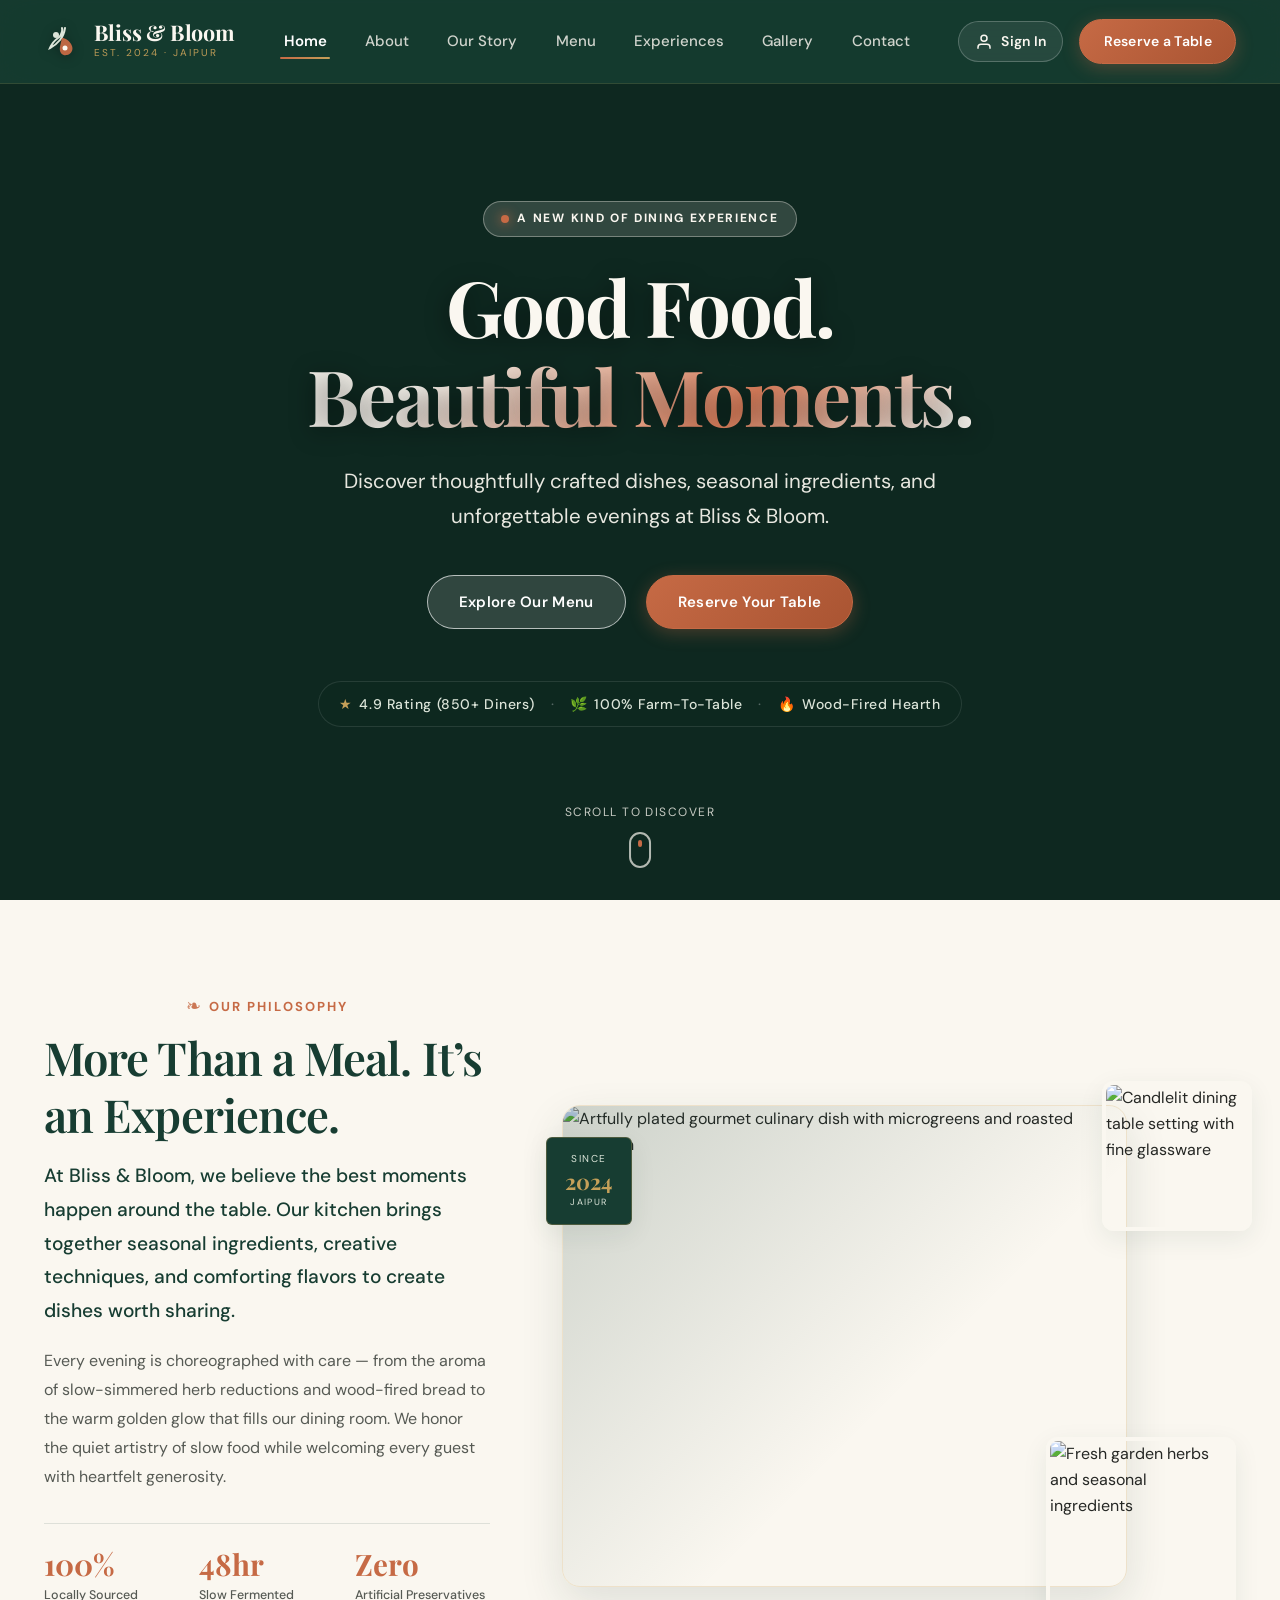
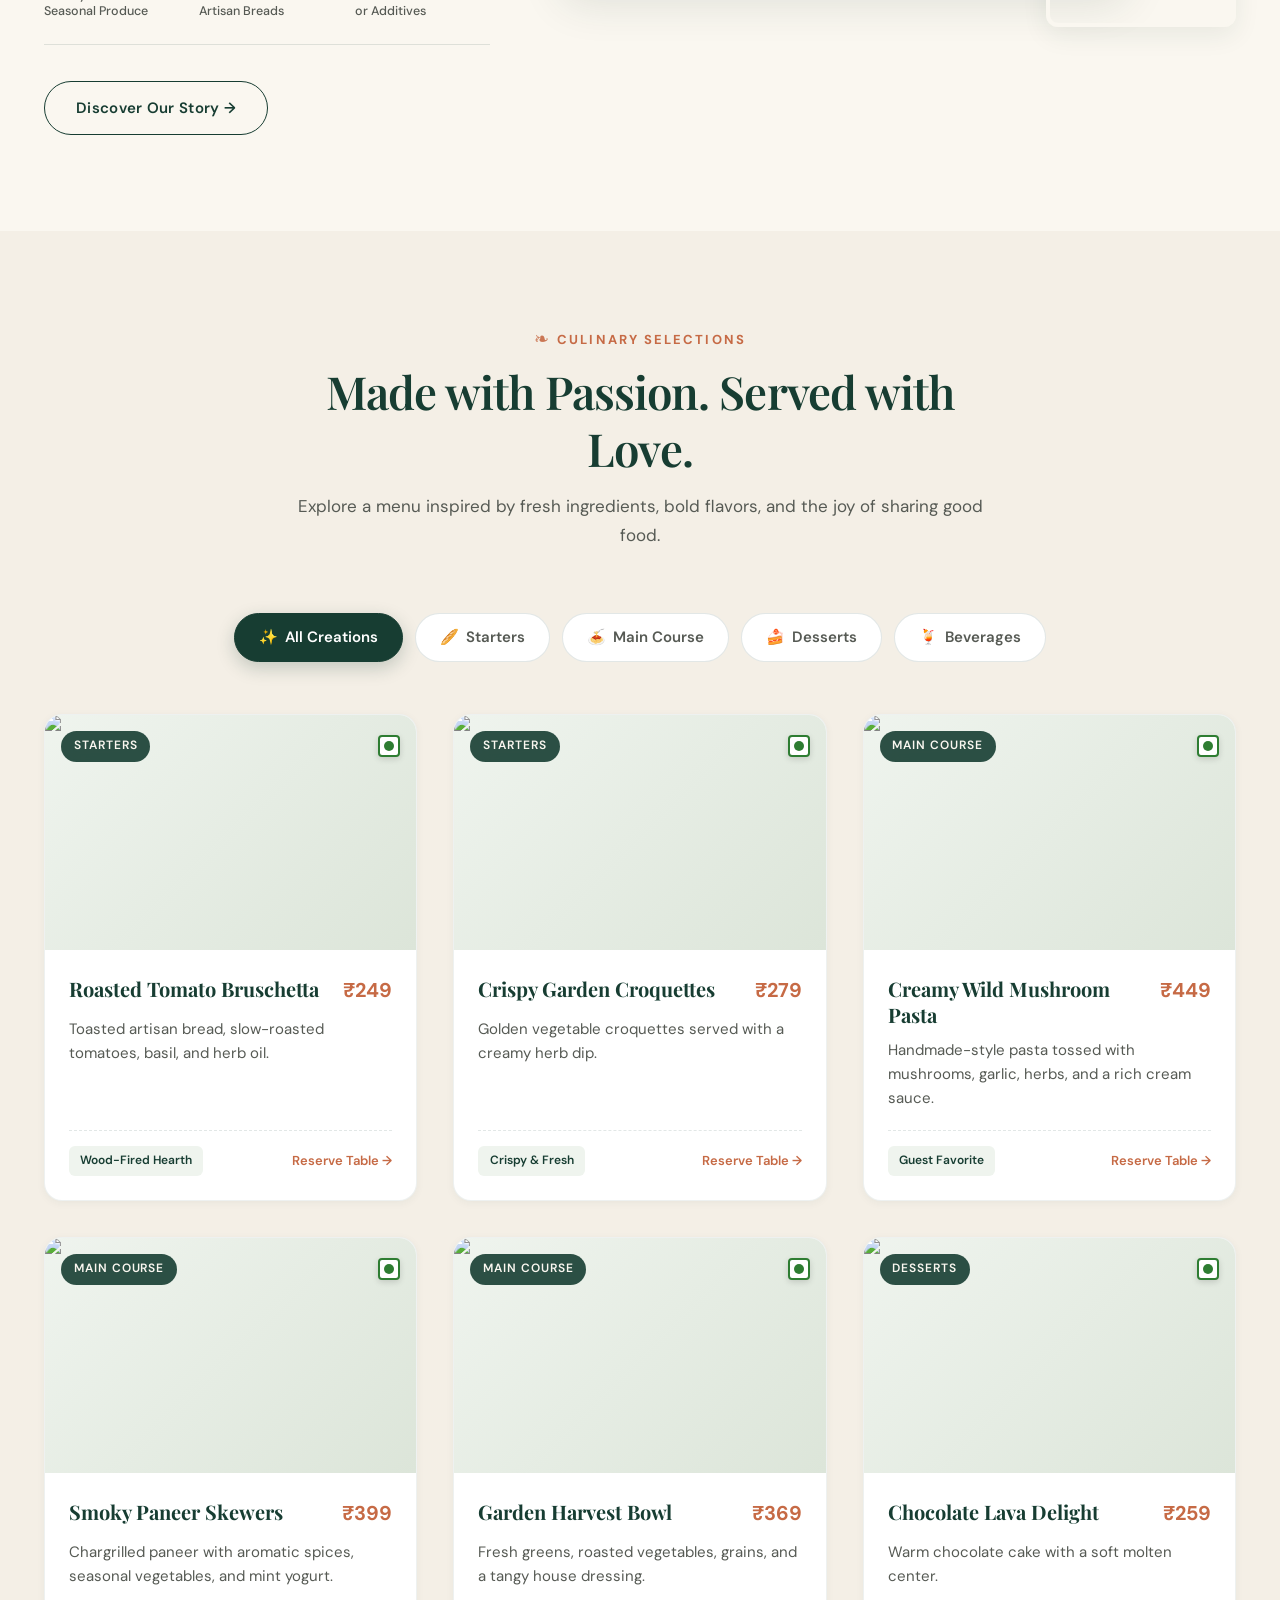
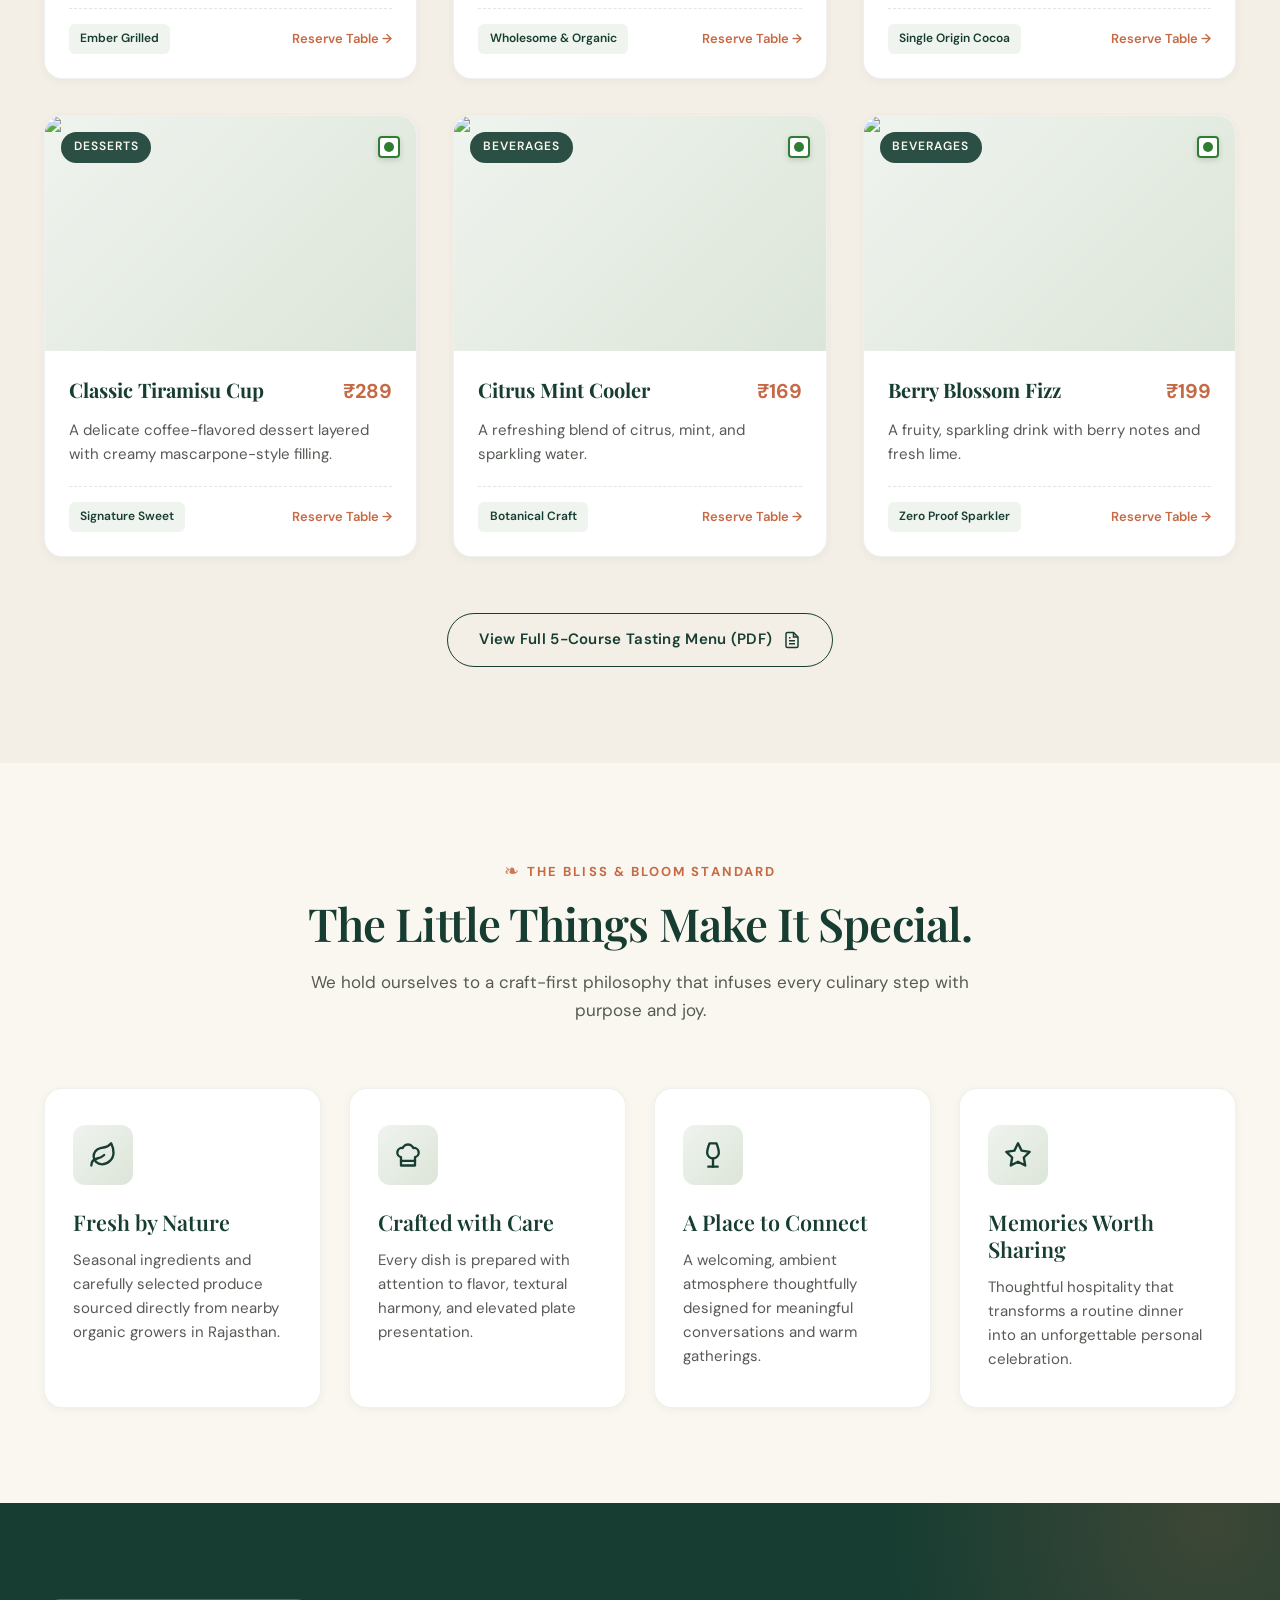
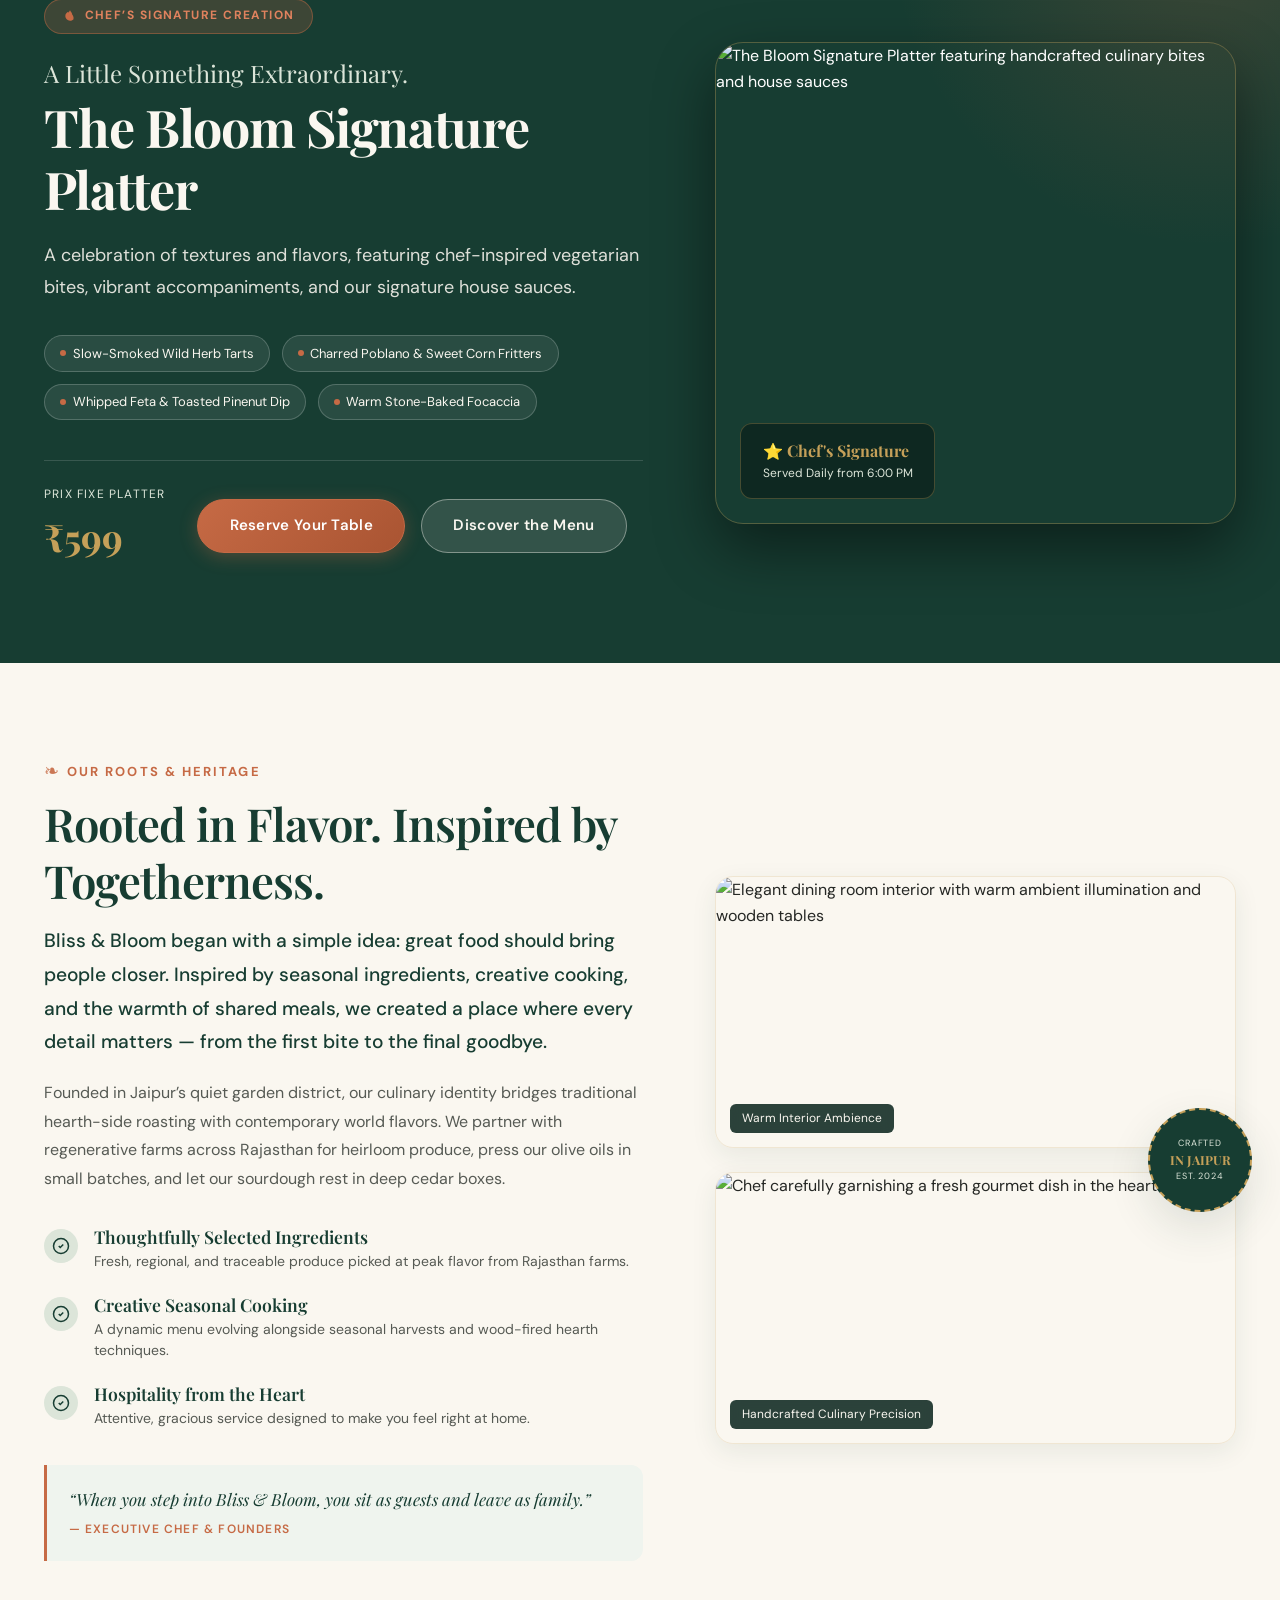
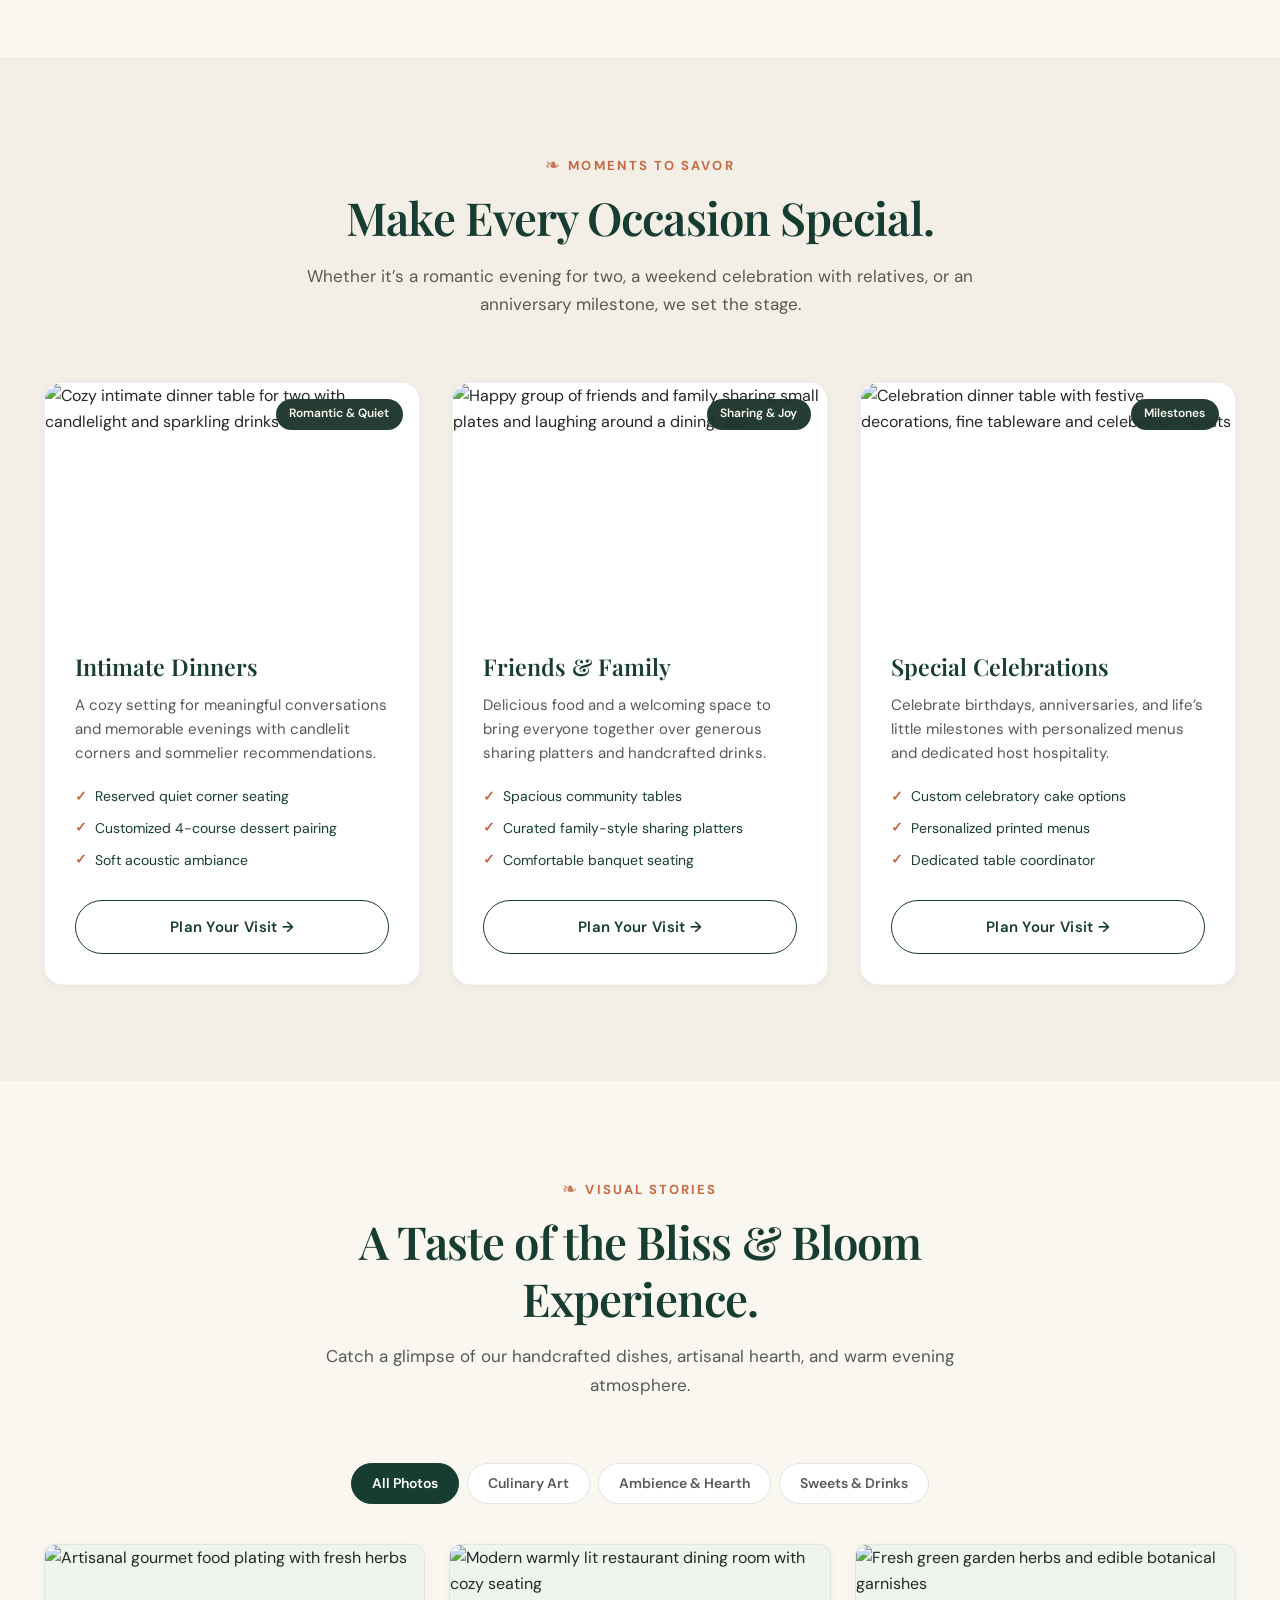
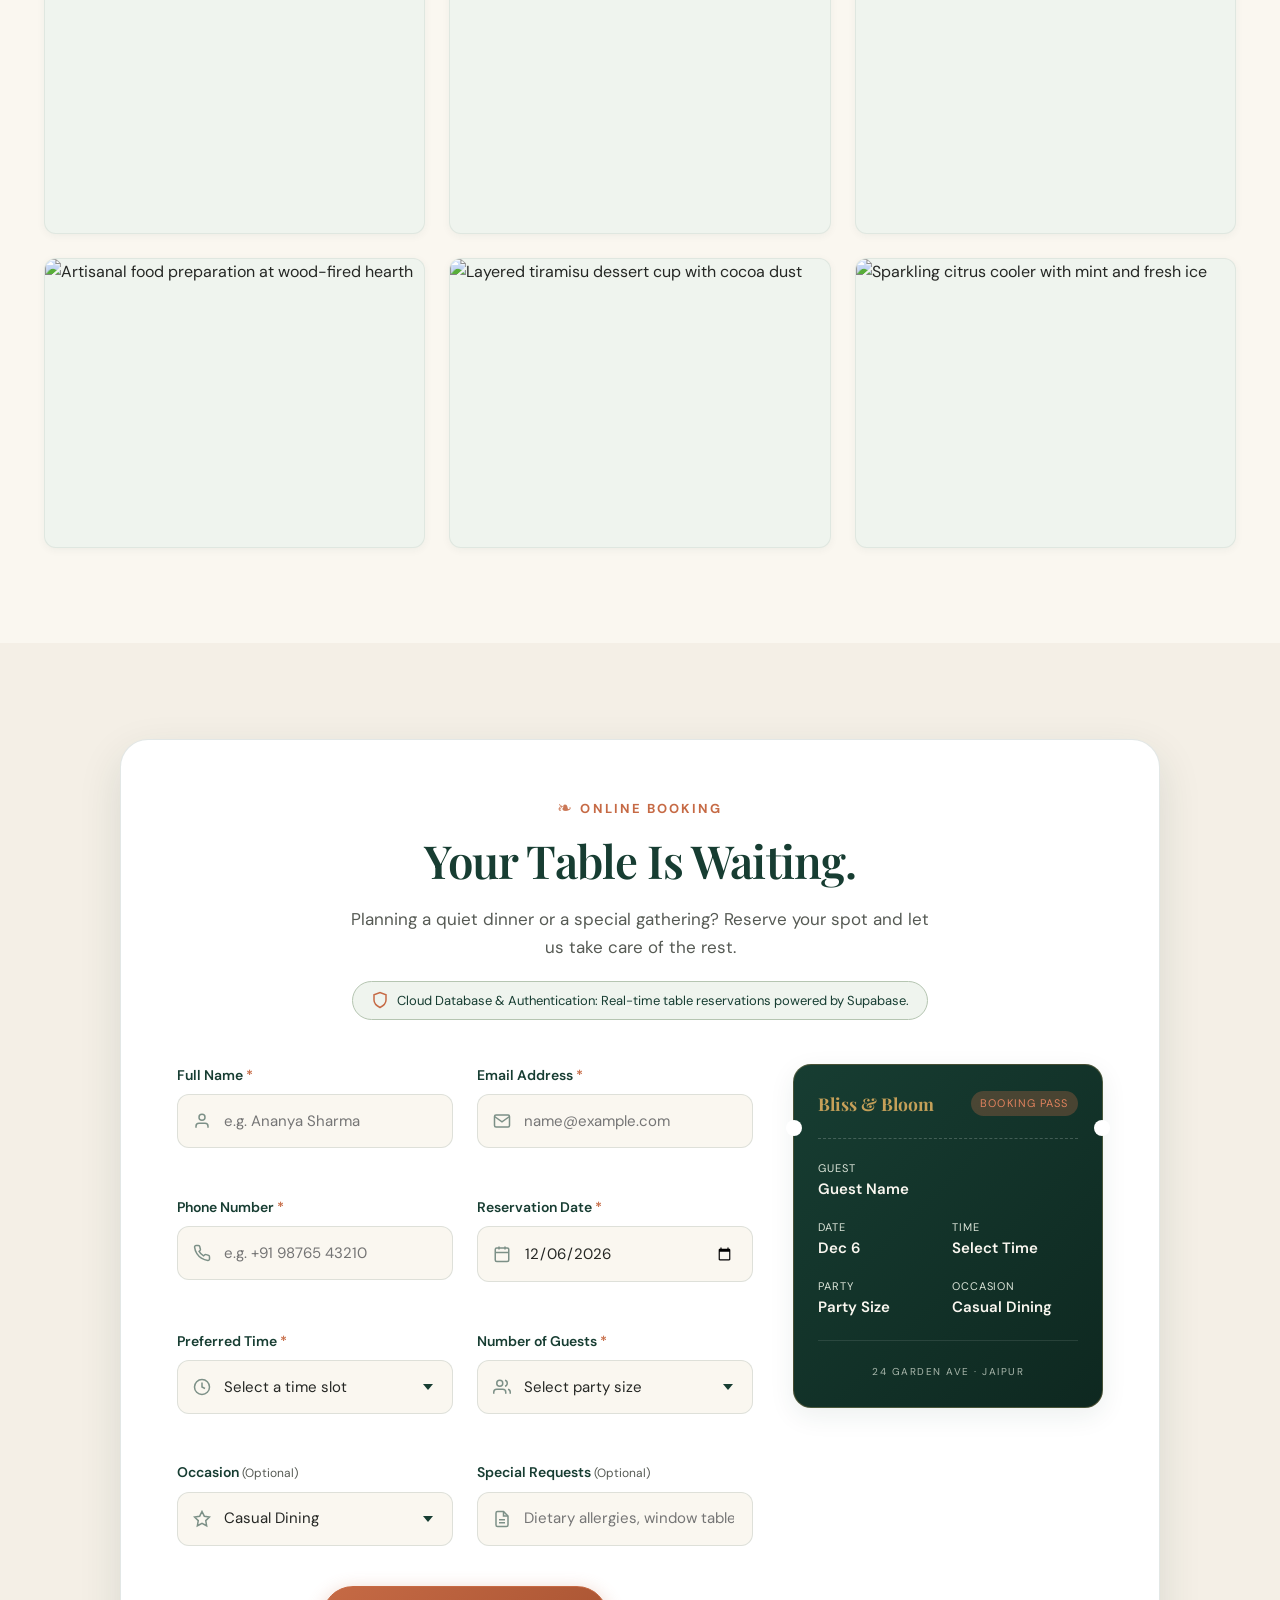
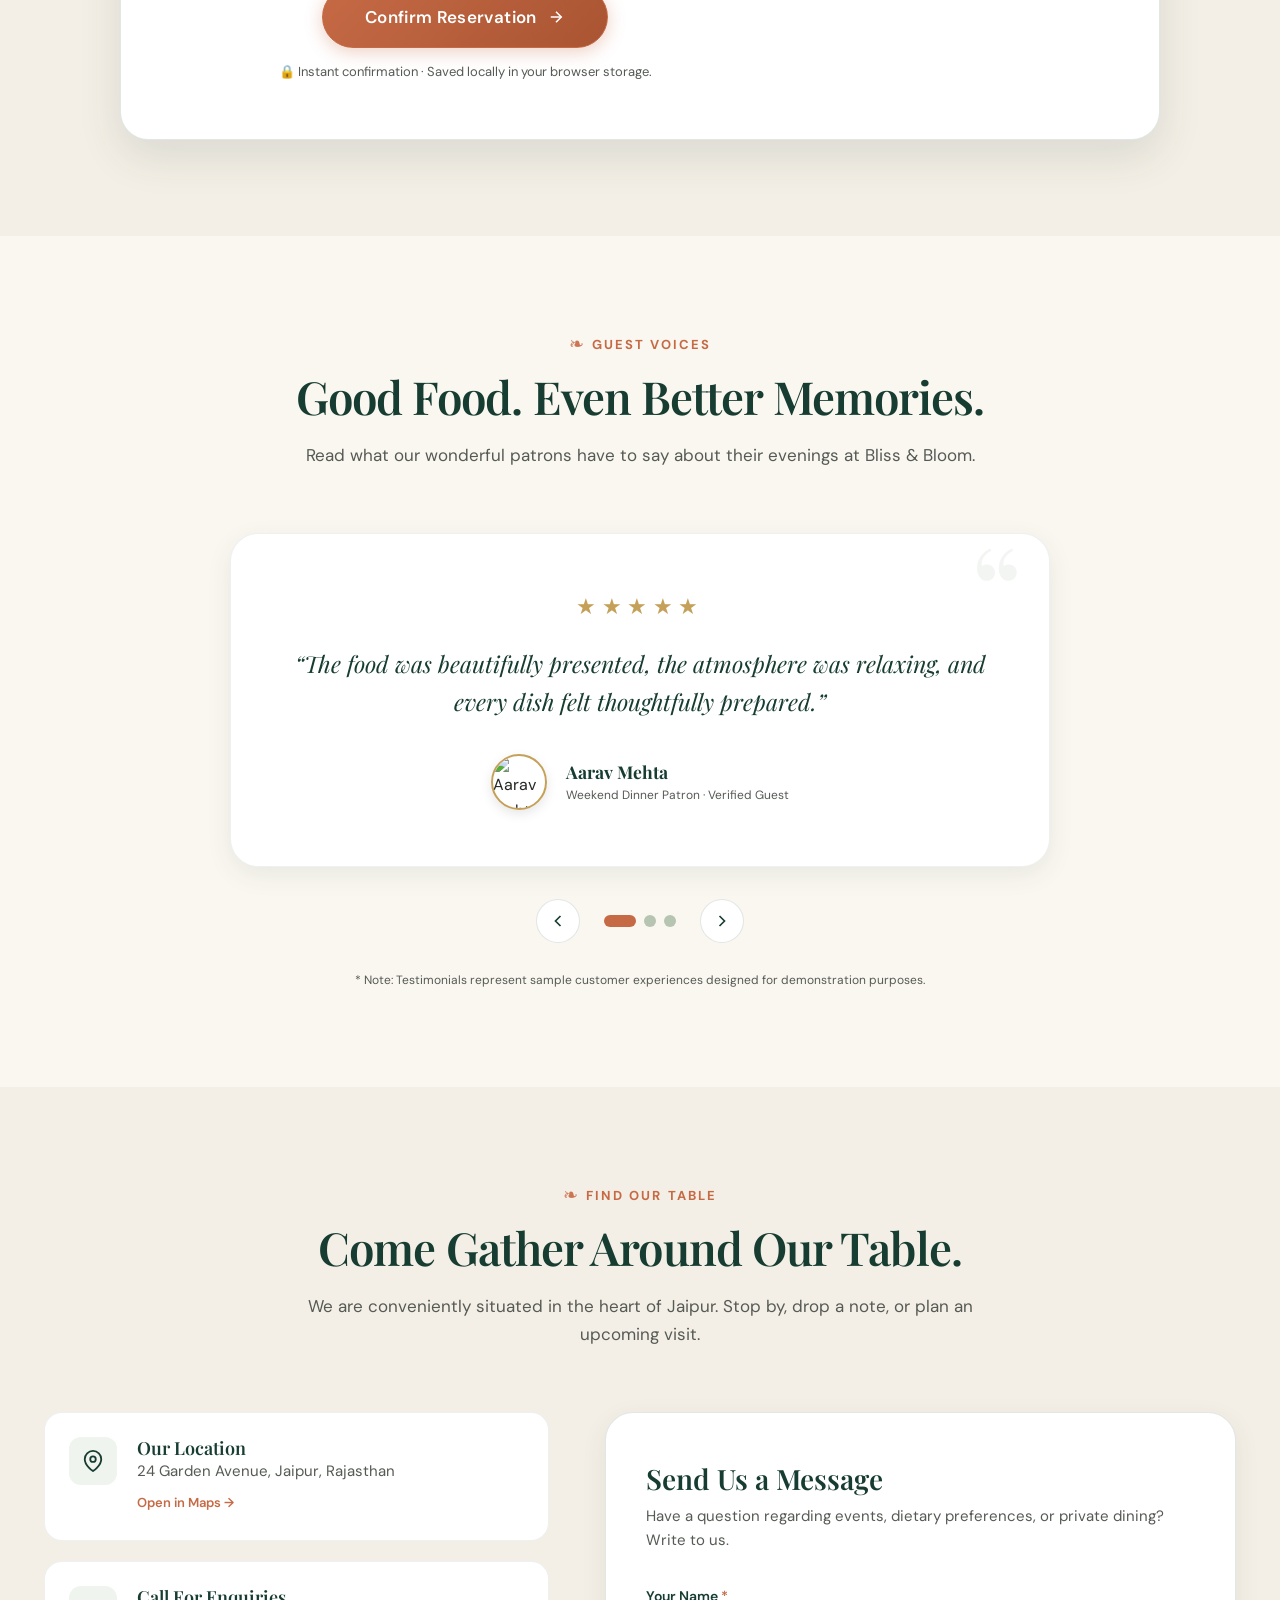
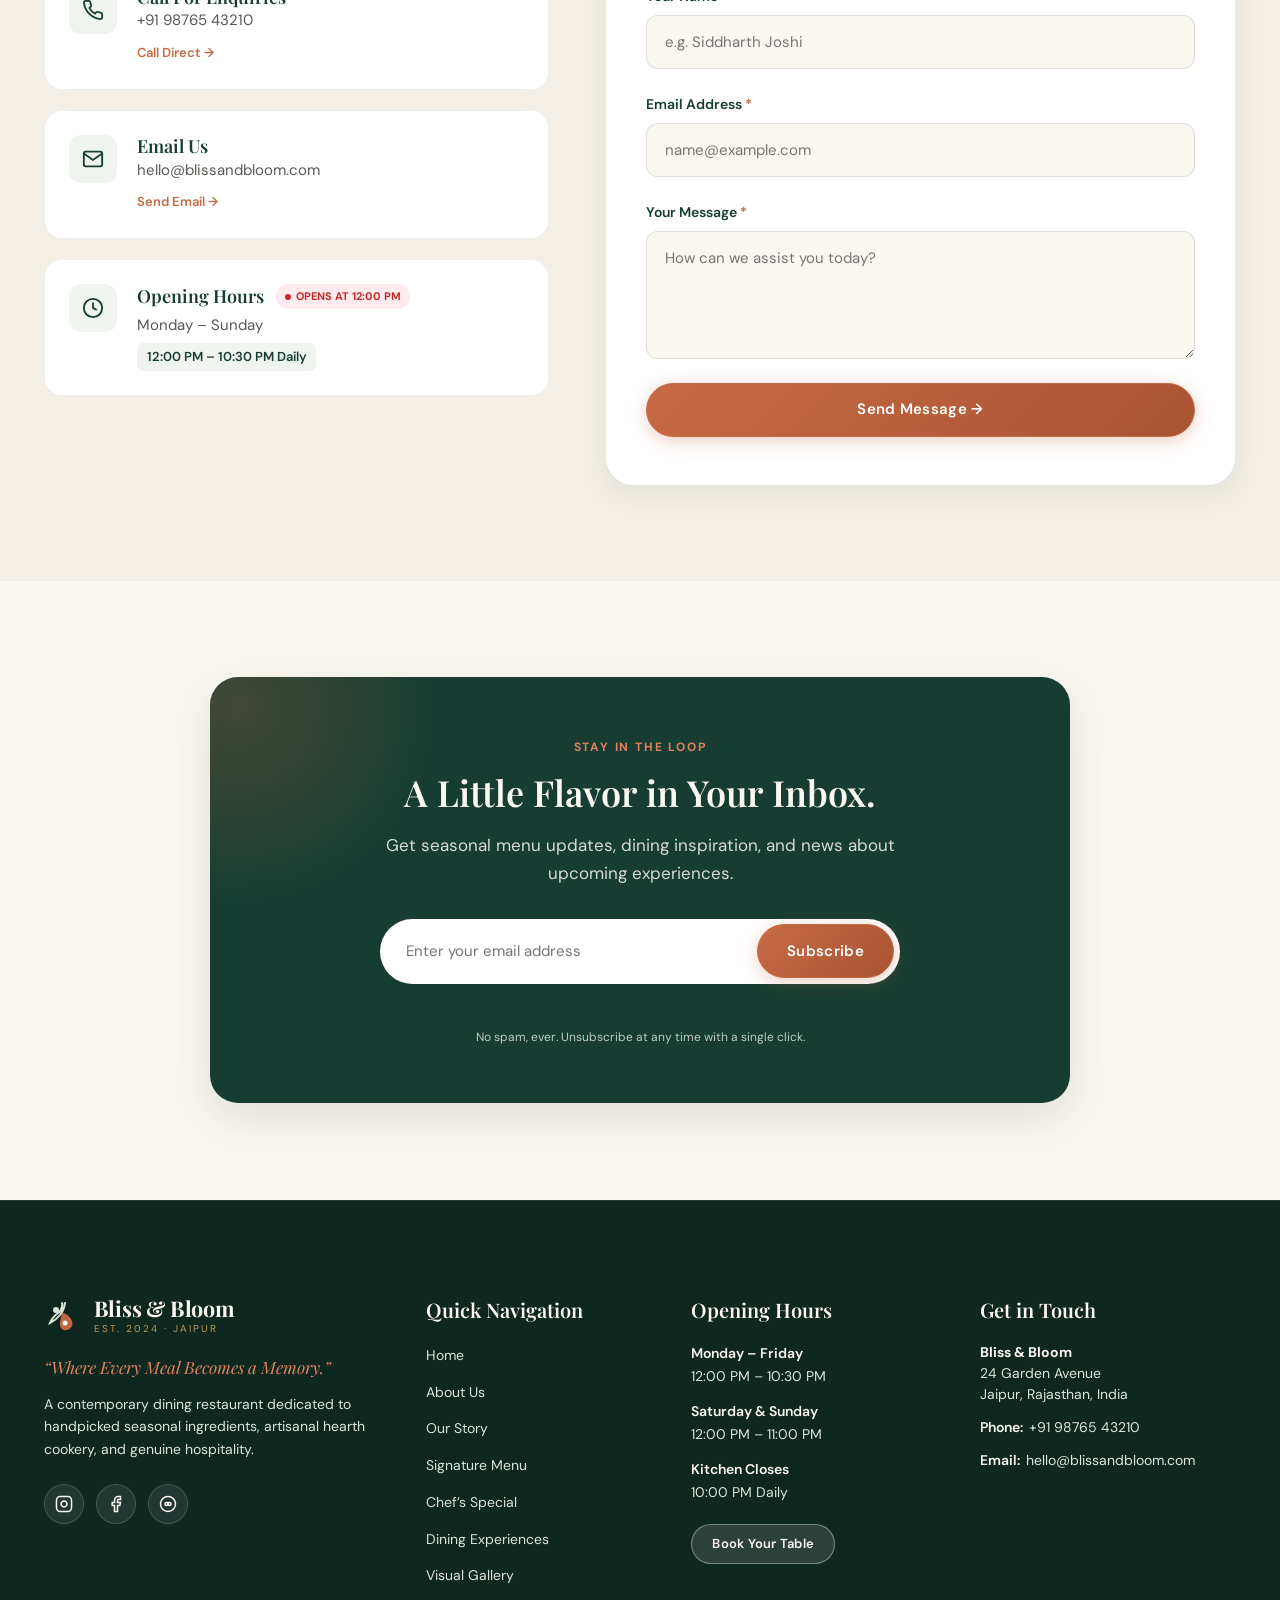
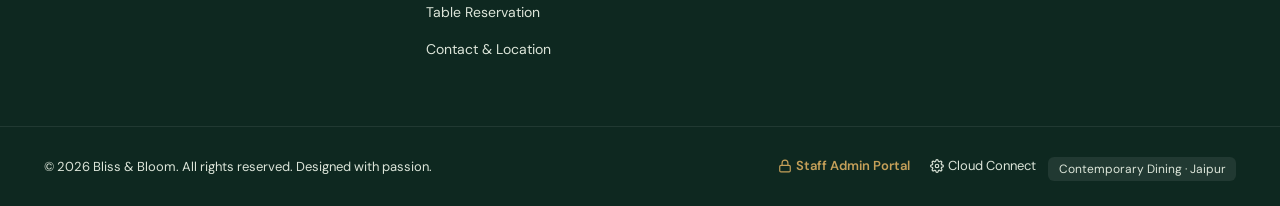
==== commit 456a8de7: "Move Read, Update, Delete manipulation to dedicated Staff Admin Portal; keep clean Insert for normal" ====
--- a/olive-and-ember/index.html
+++ b/olive-and-ember/index.html
@@ -94,6 +94,10 @@
               <svg viewBox="0 0 24 24" fill="none" stroke="currentColor" stroke-width="2"><circle cx="12" cy="12" r="3"></circle><path d="M19.4 15a1.65 1.65 0 0 0 .33 1.82l.06.06a2 2 0 0 1 0 2.83 2 2 0 0 1-2.83 0l-.06-.06a1.65 1.65 0 0 0-1.82-.33 1.65 1.65 0 0 0-1 1.51V21a2 2 0 0 1-2 2 2 2 0 0 1-2-2v-.09A1.65 1.65 0 0 0 9 19.4a1.65 1.65 0 0 0-1.82.33l-.06.06a2 2 0 0 1-2.83 0 2 2 0 0 1 0-2.83l.06-.06a1.65 1.65 0 0 0 .33-1.82 1.65 1.65 0 0 0-1.51-1H3a2 2 0 0 1-2-2 2 2 0 0 1 2-2h.09A1.65 1.65 0 0 0 4.6 9a1.65 1.65 0 0 0-.33-1.82l-.06-.06a2 2 0 0 1 0-2.83 2 2 0 0 1 2.83 0l.06.06a1.65 1.65 0 0 0 1.82.33H9a1.65 1.65 0 0 0 1-1.51V3a2 2 0 0 1 2-2 2 2 0 0 1 2 2v.09a1.65 1.65 0 0 0 1 1.51 1.65 1.65 0 0 0 1.82-.33l.06-.06a2 2 0 0 1 2.83 0 2 2 0 0 1 0 2.83l-.06.06a1.65 1.65 0 0 0-.33 1.82V9a1.65 1.65 0 0 0 1.51 1H21a2 2 0 0 1 2 2 2 2 0 0 1-2 2h-.09a1.65 1.65 0 0 0-1.51 1z"></path></svg>
               <span>Cloud &amp; API Settings</span>
             </button>
+            <a href="admin.html" class="user-menu-item" target="_blank" rel="noopener" role="menuitem" style="color: var(--color-primary); font-weight: 600;">
+              <svg viewBox="0 0 24 24" fill="none" stroke="currentColor" stroke-width="2"><rect x="3" y="11" width="18" height="11" rx="2" ry="2"></rect><path d="M7 11V7a5 5 0 0 1 10 0v4"></path></svg>
+              <span>Staff Admin Portal &rarr;</span>
+            </a>
             <div class="user-menu-divider"></div>
             <button type="button" class="user-menu-item user-menu-logout" id="user-signout-btn" role="menuitem">
               <svg viewBox="0 0 24 24" fill="none" stroke="currentColor" stroke-width="2"><path d="M9 21H5a2 2 0 0 1-2-2V5a2 2 0 0 1 2-2h4"></path><polyline points="16 17 21 12 16 7"></polyline><line x1="21" y1="12" x2="9" y2="12"></line></svg>
@@ -102,7 +106,6 @@
           </div>
         </div>
 
-        <button type="button" class="btn btn-outline btn-nav btn-manage-bookings" id="header-manage-reservations-btn">Manage Bookings</button>
         <a href="#reservation" class="btn btn-primary btn-nav">Reserve a Table</a>
         
         <!-- Mobile Menu Hamburger Button -->
@@ -1115,11 +1118,7 @@
               <svg viewBox="0 0 24 24" fill="none" stroke="currentColor" stroke-width="2" class="demo-icon"><path d="M12 22s8-4 8-10V5l-8-3-8 3v7c0 6 8 10 8 10z"></path></svg>
               <span id="cloud-status-text">Cloud Database &amp; Authentication: Real-time table reservations powered by Supabase.</span>
             </div>
-            <div style="margin-top: 0.85rem; display: flex; justify-content: center; gap: 0.75rem; flex-wrap: wrap;">
-              <button type="button" class="btn btn-outline btn-sm" id="section-view-reservations-btn">
-                📋 View &amp; Manage Existing Bookings
-              </button>
-            </div>
+
           </div>
 
           <!-- Main Booking Layout: Form + Live Pass Summary Preview -->
@@ -1724,6 +1723,10 @@
           &copy; <span id="current-year">2026</span> Bliss &amp; Bloom. All rights reserved. Designed with passion.
         </p>
         <div class="footer-bottom-links">
+          <a href="admin.html" class="btn-footer-link" target="_blank" rel="noopener" style="color: var(--color-gold); font-weight: 600; text-decoration: none;">
+            <svg viewBox="0 0 24 24" fill="none" stroke="currentColor" stroke-width="2" style="width: 14px; height: 14px; display: inline-block; vertical-align: middle; margin-right: 4px;"><rect x="3" y="11" width="18" height="11" rx="2" ry="2"></rect><path d="M7 11V7a5 5 0 0 1 10 0v4"></path></svg>
+            Staff Admin Portal
+          </a>
           <button type="button" class="btn-footer-link" id="footer-cloud-settings-btn" title="Configure Supabase & Google Sheets">
             <svg viewBox="0 0 24 24" fill="none" stroke="currentColor" stroke-width="2" style="width: 14px; height: 14px; display: inline-block; vertical-align: middle; margin-right: 4px;"><circle cx="12" cy="12" r="3"></circle><path d="M19.4 15a1.65 1.65 0 0 0 .33 1.82l.06.06a2 2 0 0 1 0 2.83 2 2 0 0 1-2.83 0l-.06-.06a1.65 1.65 0 0 0-1.82-.33 1.65 1.65 0 0 0-1 1.51V21a2 2 0 0 1-2 2 2 2 0 0 1-2-2v-.09A1.65 1.65 0 0 0 9 19.4a1.65 1.65 0 0 0-1.82.33l-.06.06a2 2 0 0 1-2.83 0 2 2 0 0 1 0-2.83l.06-.06a1.65 1.65 0 0 0 .33-1.82 1.65 1.65 0 0 0-1.51-1H3a2 2 0 0 1-2-2 2 2 0 0 1 2-2h.09A1.65 1.65 0 0 0 4.6 9a1.65 1.65 0 0 0-.33-1.82l-.06-.06a2 2 0 0 1 0-2.83 2 2 0 0 1 2.83 0l.06.06a1.65 1.65 0 0 0 1.82.33H9a1.65 1.65 0 0 0 1-1.51V3a2 2 0 0 1 2-2 2 2 0 0 1 2 2v.09a1.65 1.65 0 0 0 1 1.51 1.65 1.65 0 0 0 1.82-.33l.06-.06a2 2 0 0 1 2.83 0 2 2 0 0 1 0 2.83l-.06.06a1.65 1.65 0 0 0-.33 1.82V9a1.65 1.65 0 0 0 1.51 1H21a2 2 0 0 1 2 2 2 2 0 0 1-2 2h-.09a1.65 1.65 0 0 0-1.51 1z"></path></svg>
             Cloud Connect
